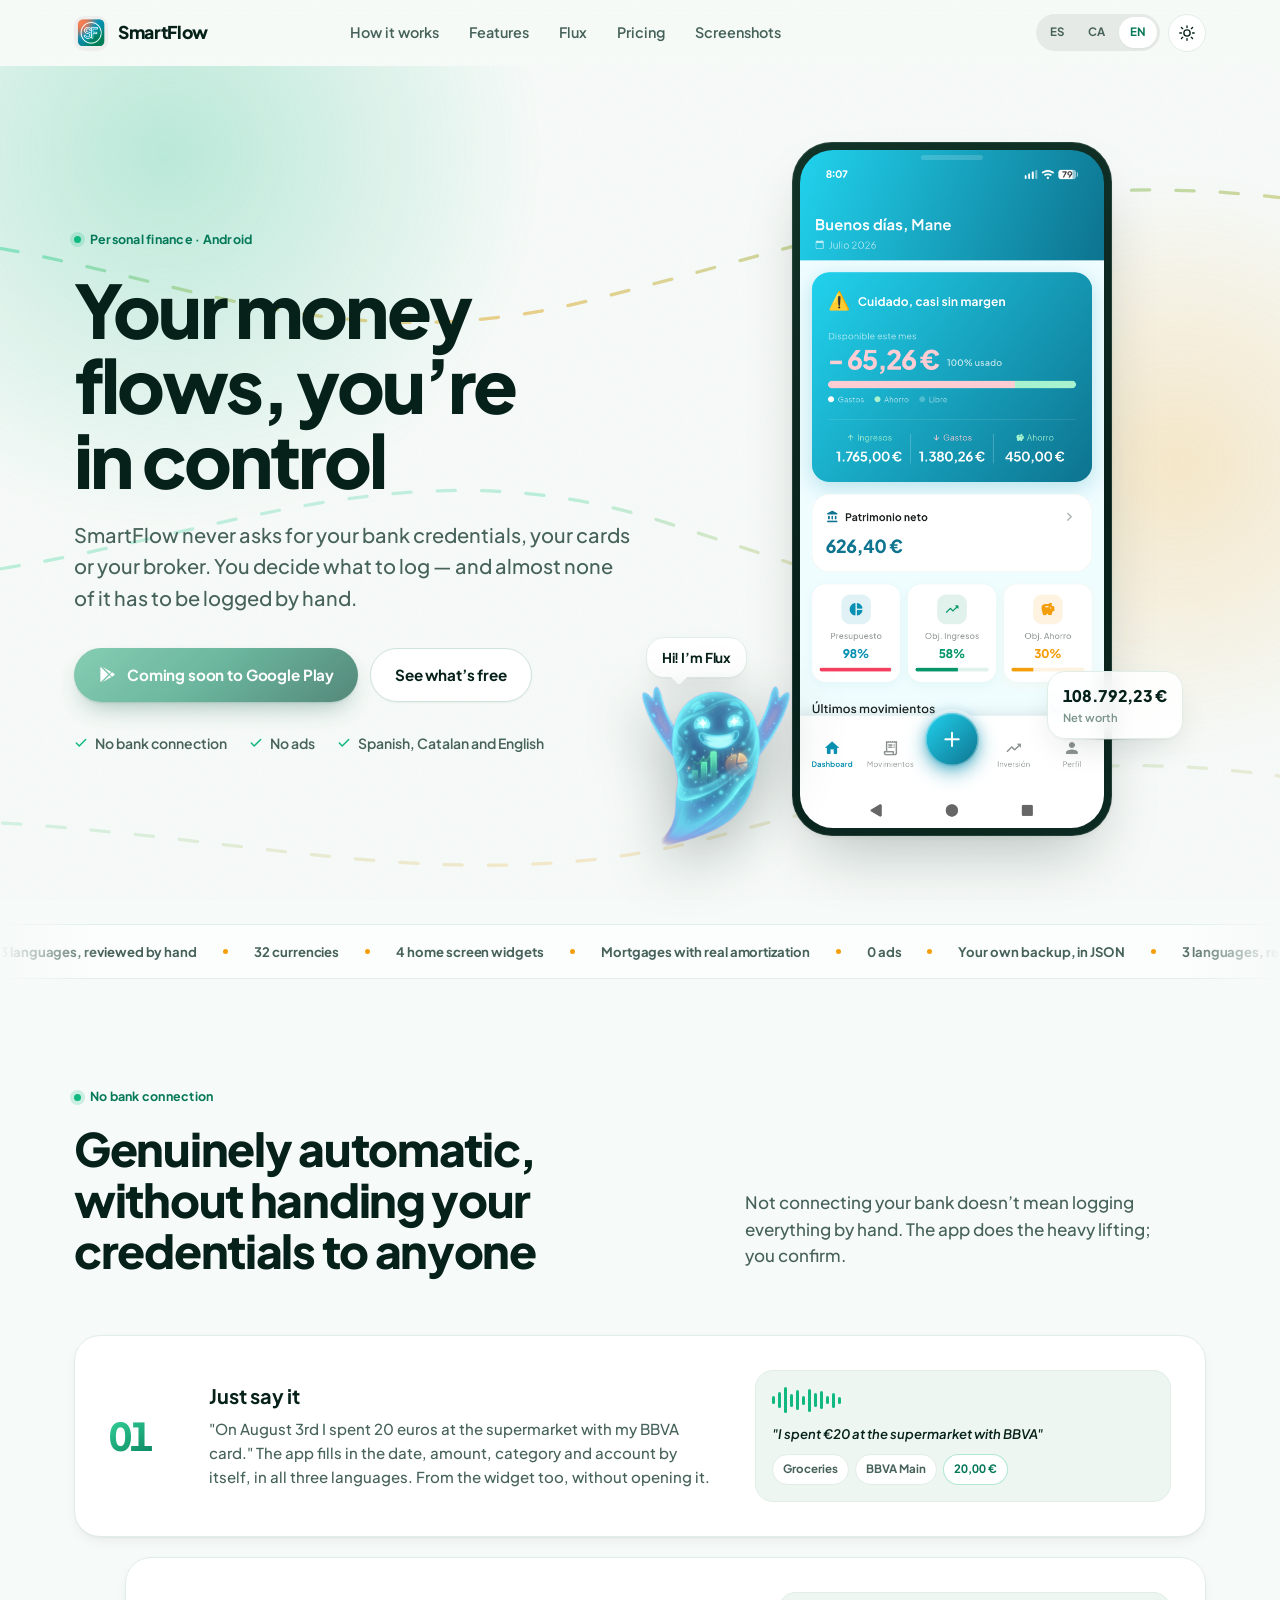
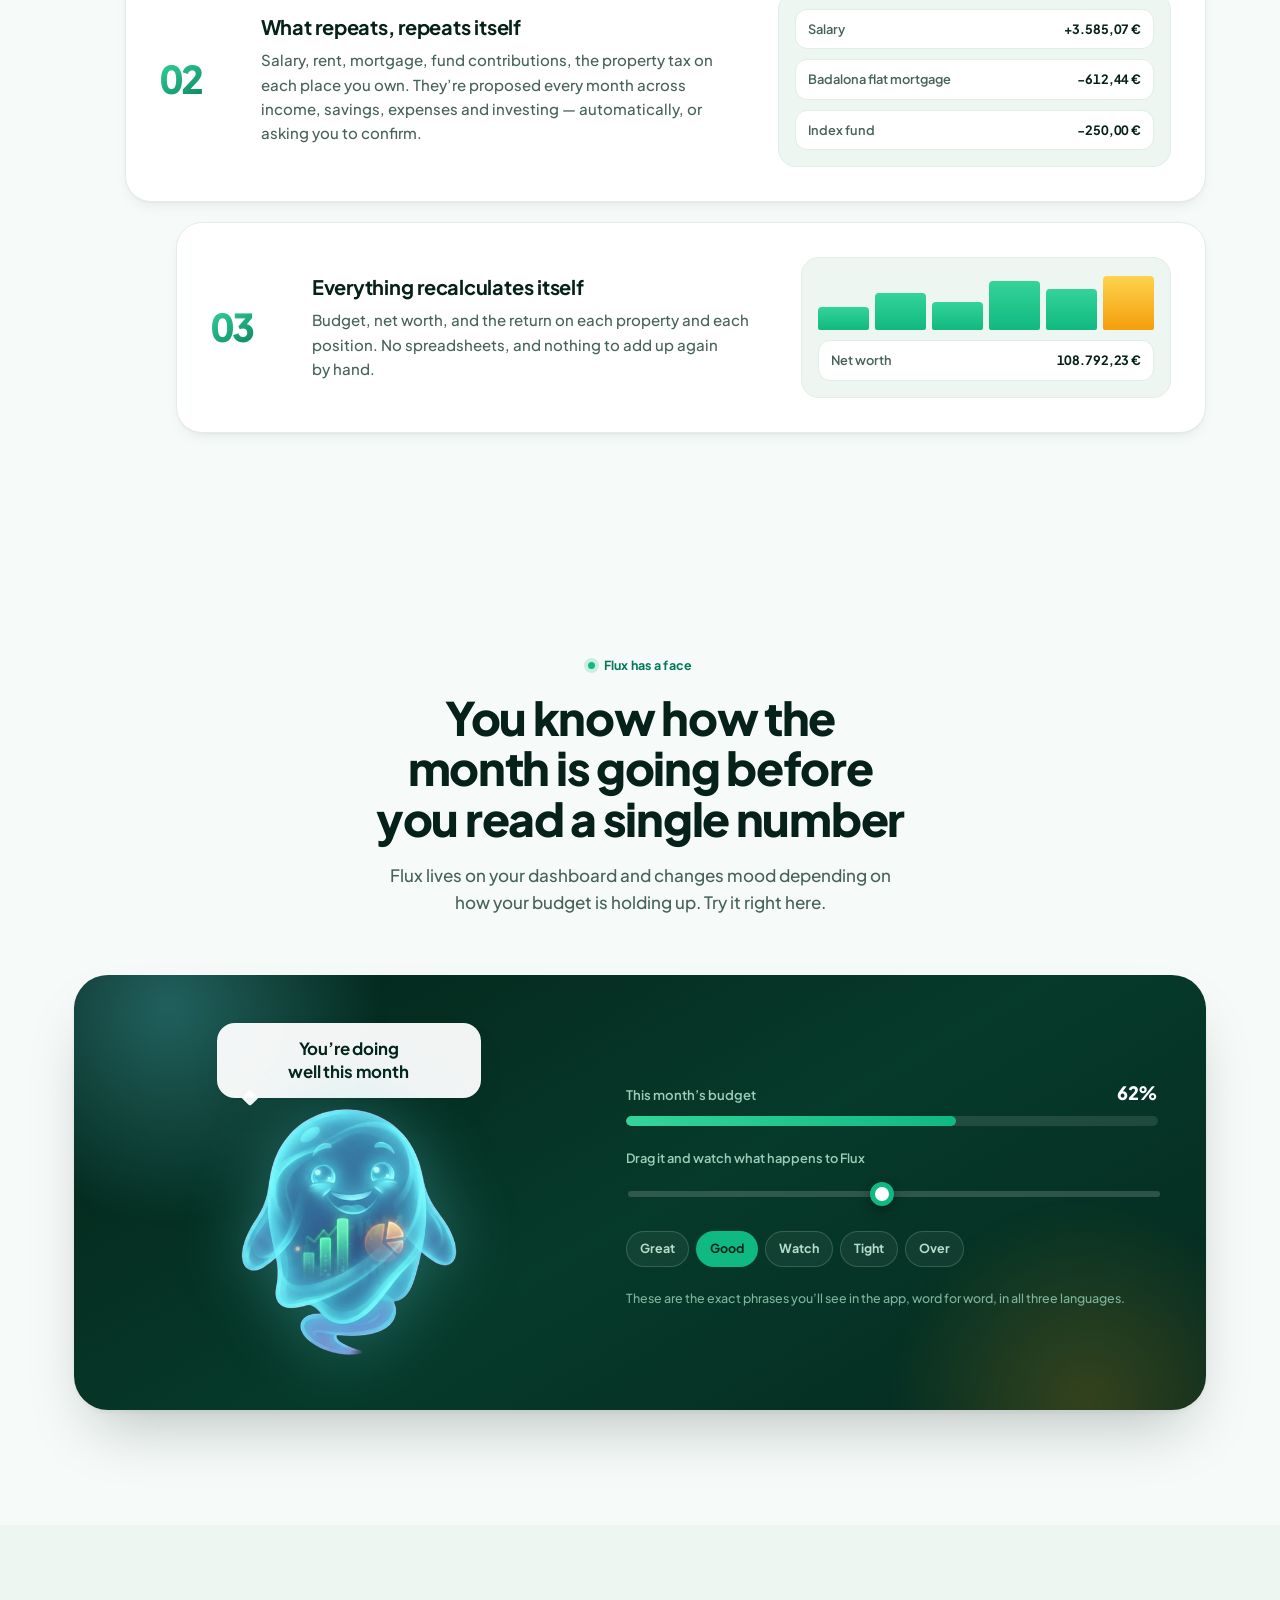
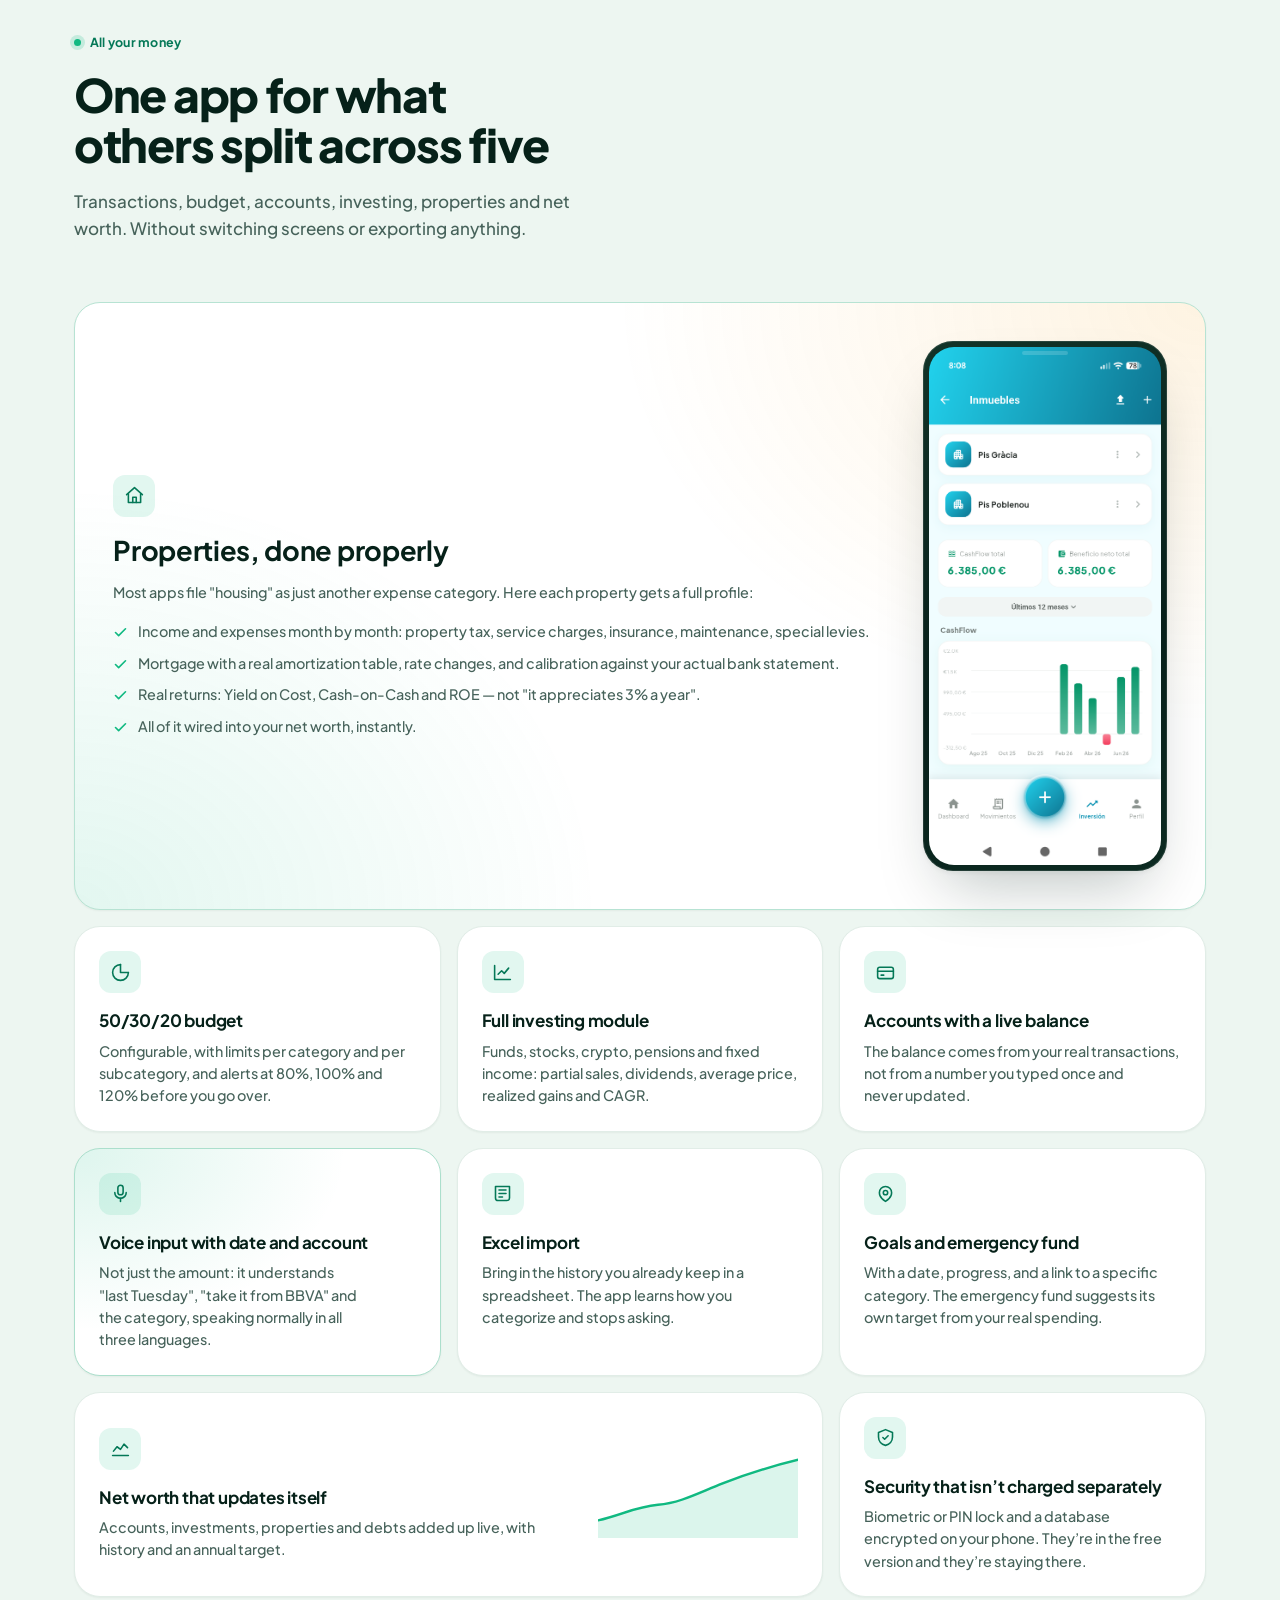
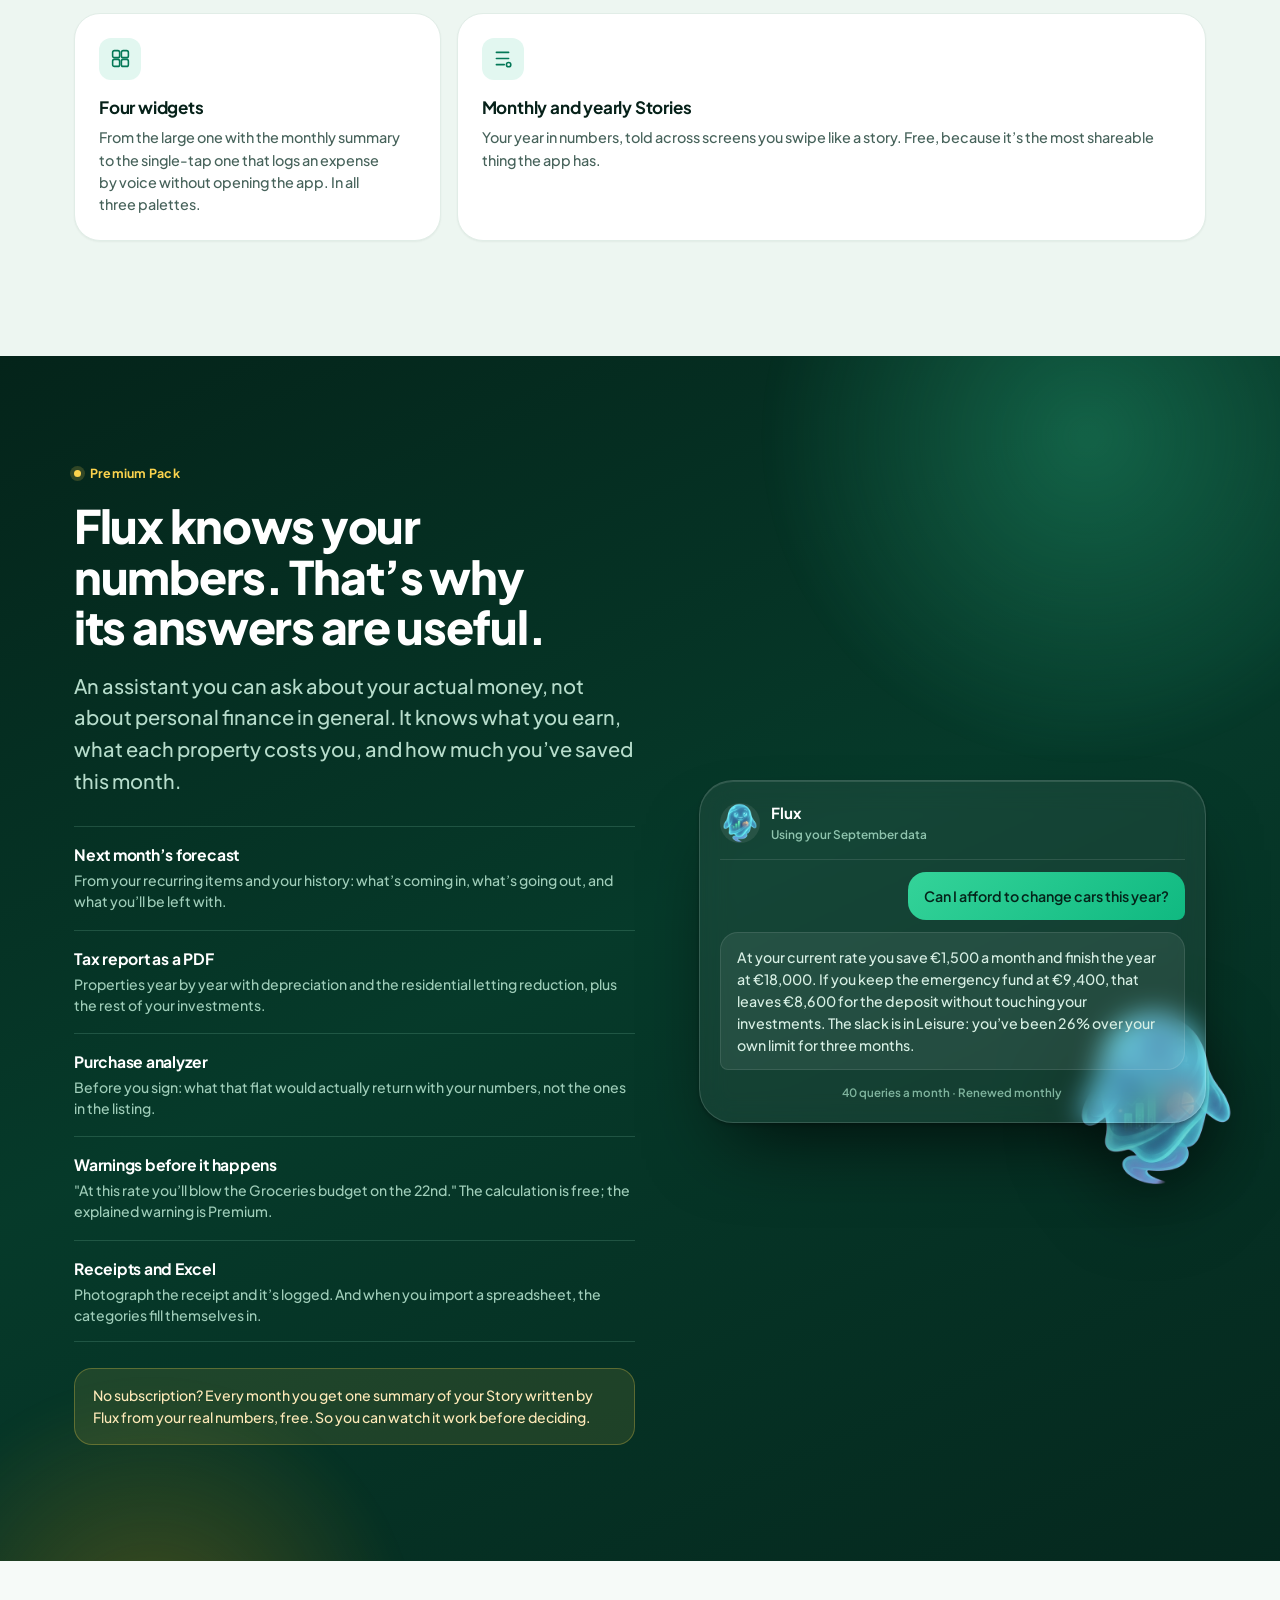
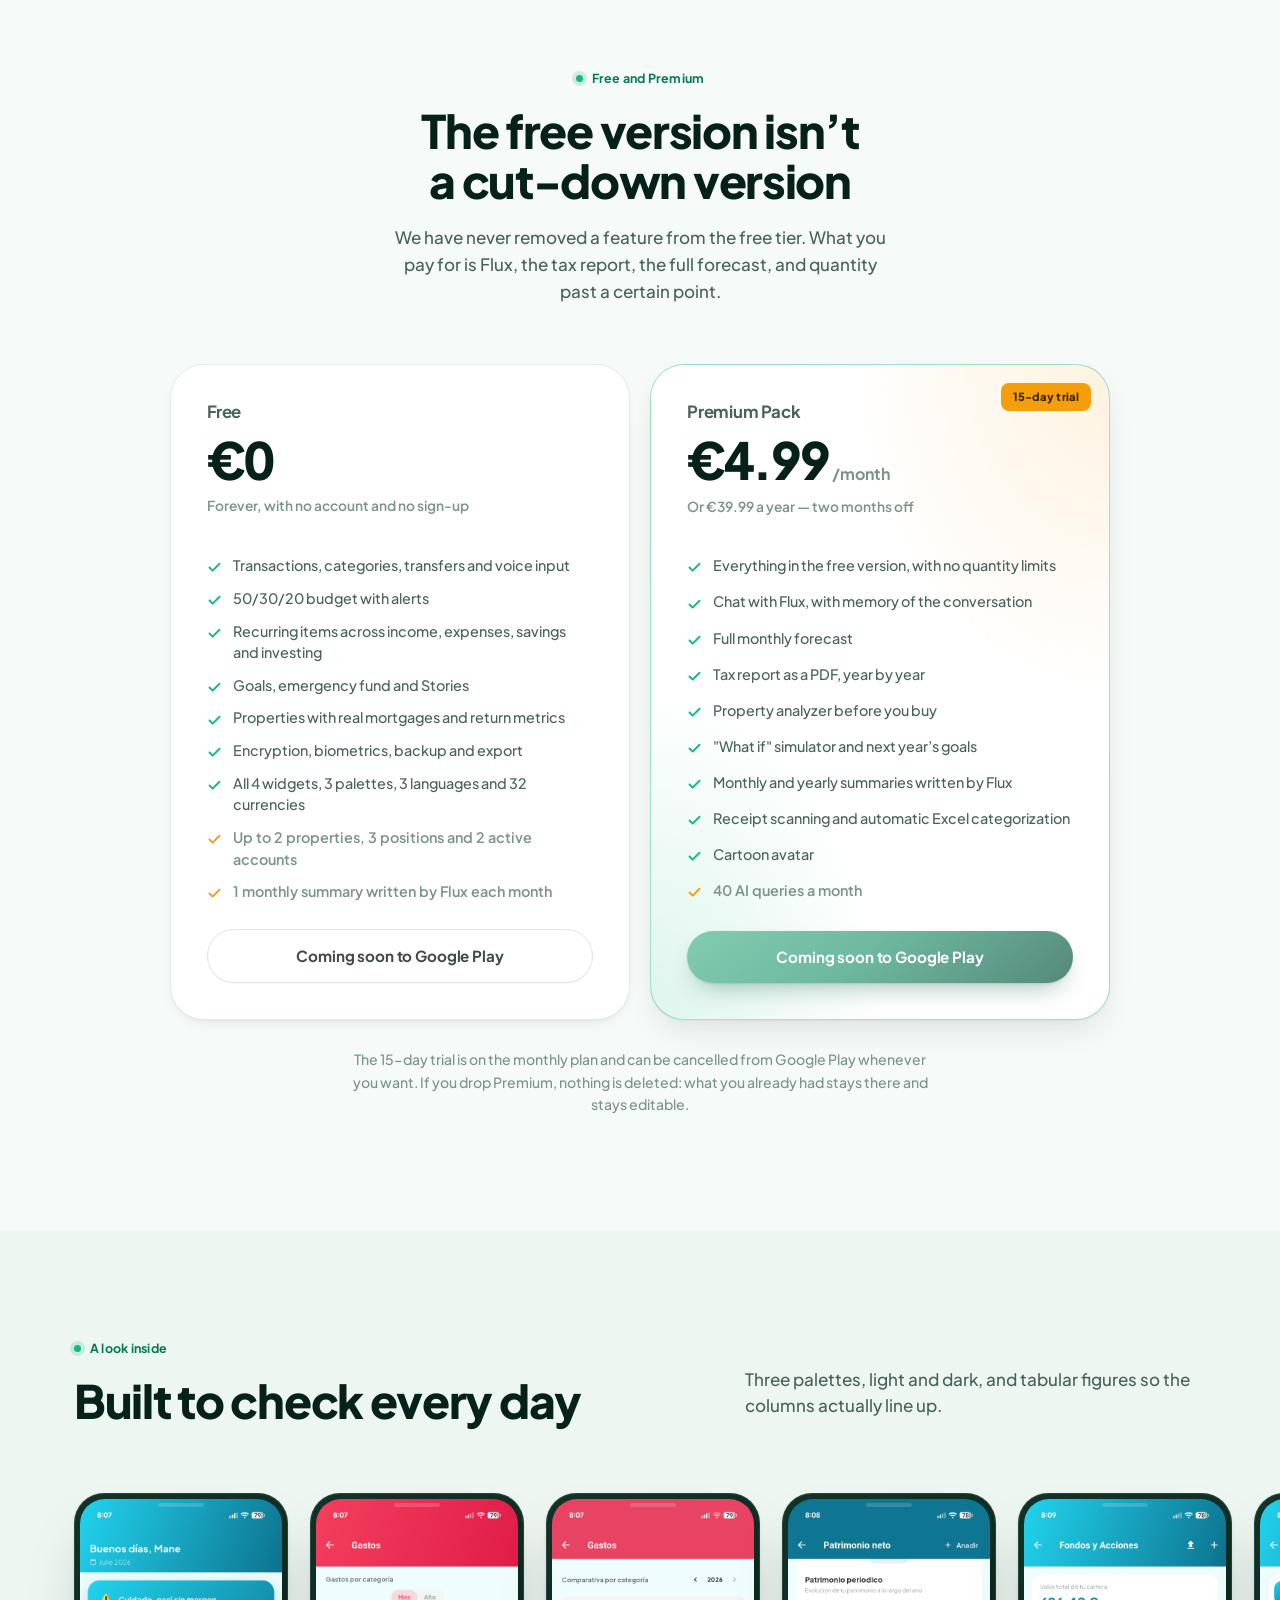
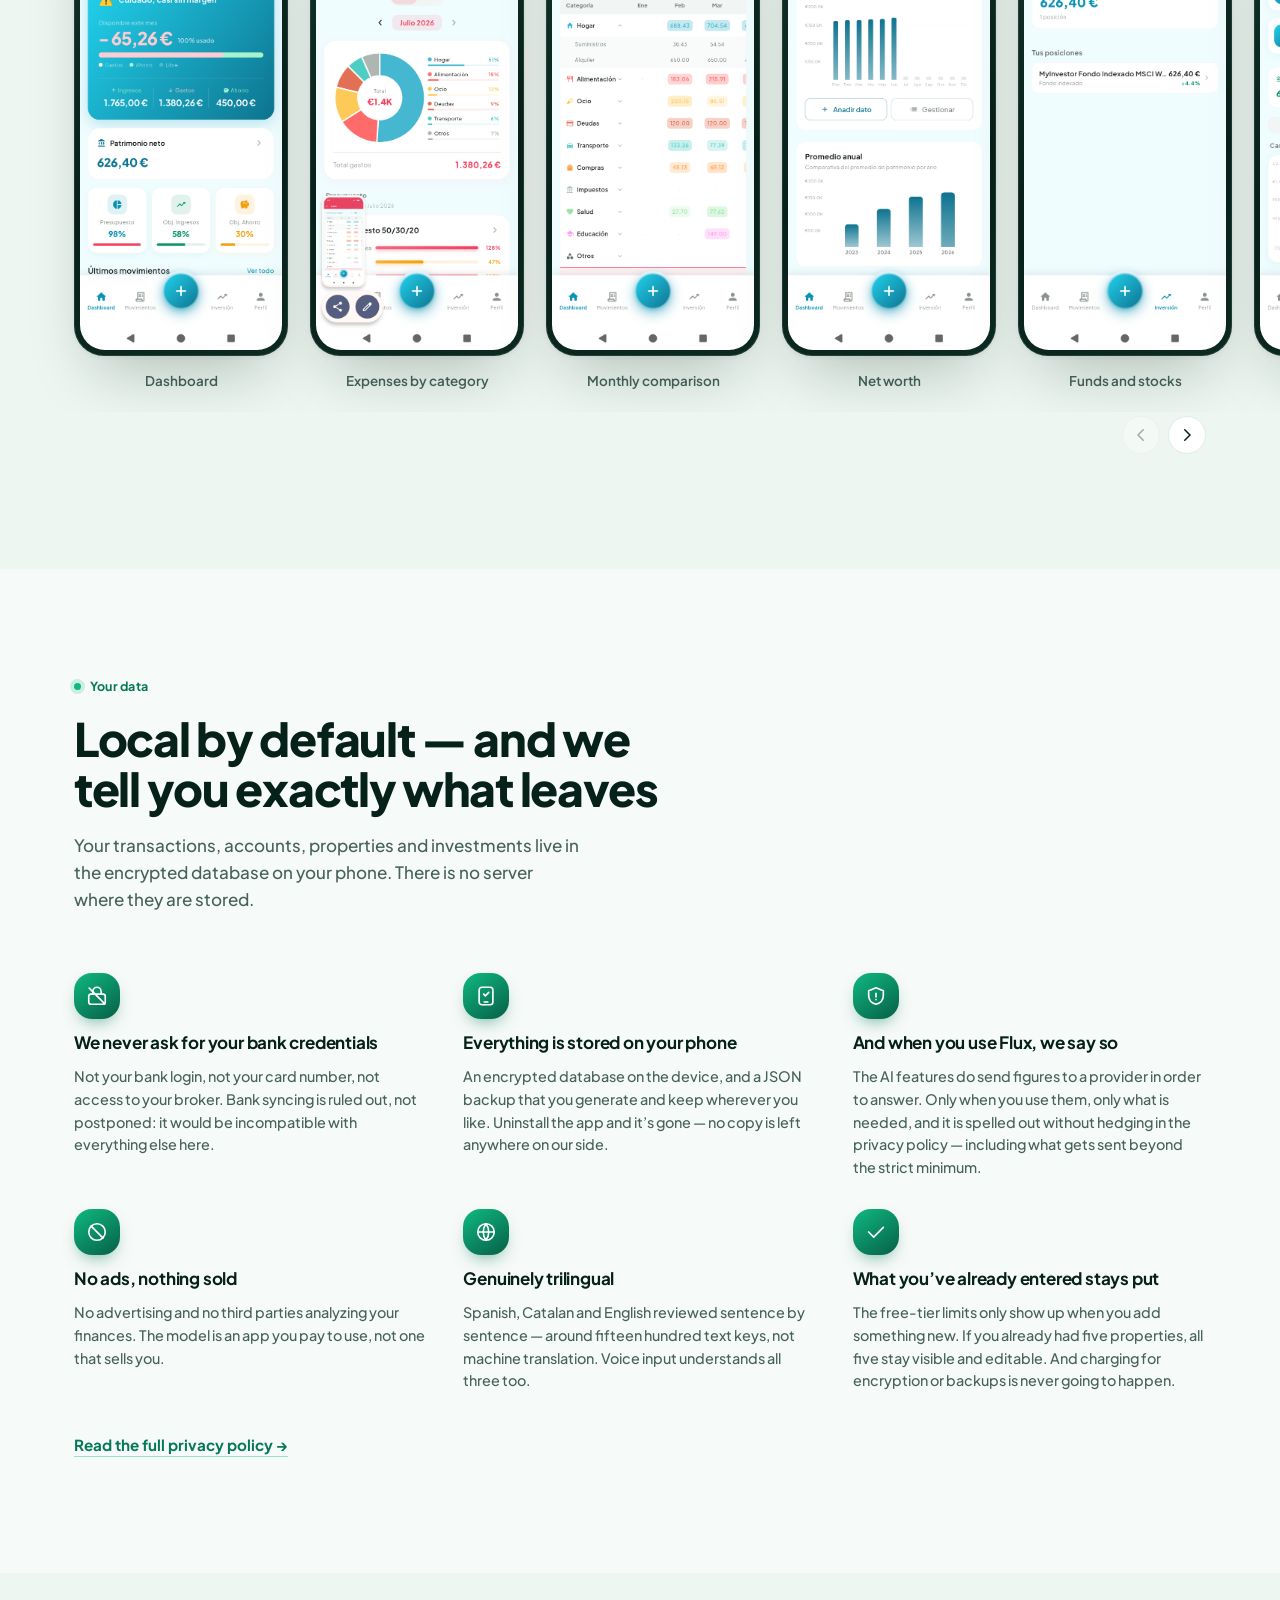
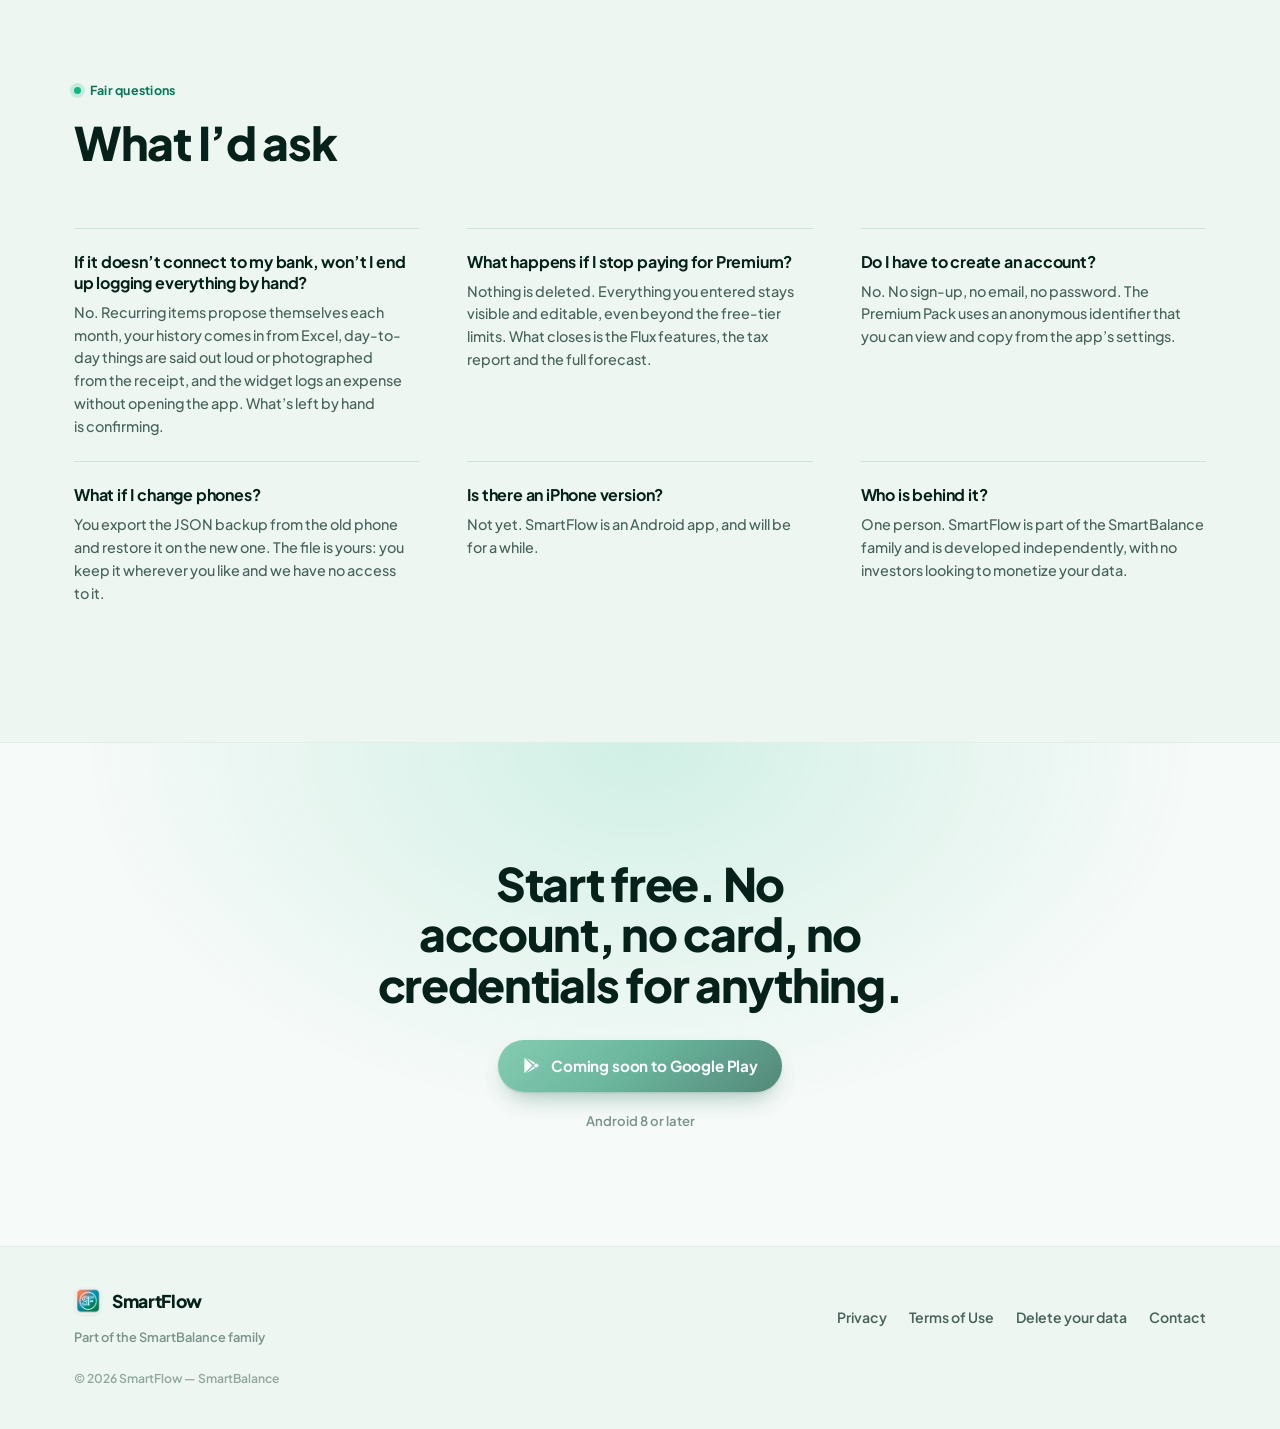
==== index.html @ cccacfdc "Update index.html" ====
<!DOCTYPE html>
<html lang="es" class="no-js">
<head>
  <meta charset="UTF-8">
  <meta name="viewport" content="width=device-width, initial-scale=1.0">
  <title>SmartFlow — El dinero fluye, tú lo controlas</title>
  <meta name="description" content="App de finanzas personales para Android: movimientos por voz, presupuesto 50/30/20, inmuebles con hipoteca real, inversión y patrimonio neto. Sin conectar tu banco, sin anuncios. Español, catalán e inglés.">
  <meta name="theme-color" content="#10B981">
  <link rel="canonical" href="https://smartbalanceapp-lgtm.github.io/smartflow-web/">

  <meta property="og:type" content="website">
  <meta property="og:site_name" content="SmartFlow">
  <meta property="og:title" content="SmartFlow — El dinero fluye, tú lo controlas">
  <meta property="og:description" content="Finanzas personales para Android sin conectar tu banco. Inmuebles con hipoteca real, inversión, patrimonio neto y un asistente con IA que conoce tus cifras.">
  <meta property="og:url" content="https://smartbalanceapp-lgtm.github.io/smartflow-web/">
  <meta property="og:image" content="https://smartbalanceapp-lgtm.github.io/smartflow-web/assets/og.png">
  <meta property="og:image:width" content="1200">
  <meta property="og:image:height" content="630">
  <meta property="og:locale" content="es_ES">
  <meta name="twitter:card" content="summary_large_image">

  <link rel="icon" type="image/png" href="assets/icon.png">
  <link rel="apple-touch-icon" href="assets/icon.png">
  <link rel="preconnect" href="https://fonts.googleapis.com">
  <link rel="preconnect" href="https://fonts.gstatic.com" crossorigin>
  <link rel="stylesheet" href="https://fonts.googleapis.com/css2?family=Plus+Jakarta+Sans:ital,wght@0,400;0,500;0,600;0,700;0,800;1,600&display=swap">
  <link rel="stylesheet" href="css/styles.css">
</head>
<body>
  <a class="skip-link" href="#main" data-i18n="a11y.skip">Saltar al contenido</a>

  <!-- ============================== HEADER ============================== -->
  <header class="site-header" id="top">
    <div class="container site-header__inner">
      <a href="#top" class="brand">
        <img src="assets/icon.png" alt="" width="34" height="34">
        <span>SmartFlow</span>
      </a>

      <nav class="nav-links" id="nav-links" aria-label="Secciones">
        <a href="#como-funciona" data-i18n="nav.how">Cómo funciona</a>
        <a href="#funciones" data-i18n="nav.features">Funciones</a>
        <a href="#flux" data-i18n="nav.flux">Flux</a>
        <a href="#precios" data-i18n="nav.pricing">Precios</a>
        <a href="#capturas" data-i18n="nav.screens">Capturas</a>
      </nav>

      <div class="header-controls">
        <nav class="lang-switch" aria-label="Idioma">
          <button type="button" data-lang="es" aria-pressed="true">ES</button>
          <button type="button" data-lang="ca" aria-pressed="false">CA</button>
          <button type="button" data-lang="en" aria-pressed="false">EN</button>
        </nav>

        <button type="button" class="icon-btn theme-toggle" data-theme-toggle
                aria-pressed="false" data-i18n-aria="a11y.theme" aria-label="Cambiar tema">
          <svg class="icon-sun" viewBox="0 0 24 24" fill="none" stroke="currentColor" stroke-width="1.8" stroke-linecap="round" aria-hidden="true"><circle cx="12" cy="12" r="4.2"/><path d="M12 2.4v2.2M12 19.4v2.2M4.6 4.6l1.6 1.6M17.8 17.8l1.6 1.6M2.4 12h2.2M19.4 12h2.2M4.6 19.4l1.6-1.6M17.8 6.2l1.6-1.6"/></svg>
          <svg class="icon-moon" viewBox="0 0 24 24" fill="none" stroke="currentColor" stroke-width="1.8" stroke-linecap="round" stroke-linejoin="round" aria-hidden="true"><path d="M21 12.8A9 9 0 1 1 11.2 3 7 7 0 0 0 21 12.8Z"/></svg>
        </button>

        <button type="button" class="icon-btn menu-toggle" data-menu-toggle
                aria-expanded="false" aria-controls="mobile-menu"
                data-i18n-aria="a11y.menu" aria-label="Abrir menú">
          <span class="menu-toggle__bars" aria-hidden="true"><i></i><i></i></span>
        </button>
      </div>
    </div>

    <div class="mobile-menu" id="mobile-menu" hidden>
      <div class="container">
        <a href="#como-funciona" data-i18n="nav.how">Cómo funciona</a>
        <a href="#funciones" data-i18n="nav.features">Funciones</a>
        <a href="#flux" data-i18n="nav.flux">Flux</a>
        <a href="#precios" data-i18n="nav.pricing">Precios</a>
        <a href="#capturas" data-i18n="nav.screens">Capturas</a>
        <a href="#privacidad" data-i18n="nav.privacy">Privacidad</a>
      </div>
    </div>
  </header>

  <main id="main">

  <!-- =============================== HERO =============================== -->
  <section class="hero">
    <div class="hero__ambient" aria-hidden="true">
      <span class="orb orb--1"></span>
      <span class="orb orb--2"></span>
      <svg class="hero__flow" viewBox="0 0 1400 700" preserveAspectRatio="xMidYMid slice">
        <defs>
          <linearGradient id="flow-gradient" x1="0%" y1="0%" x2="100%" y2="60%">
            <stop offset="0%" stop-color="#10B981" stop-opacity="0"/>
            <stop offset="35%" stop-color="#34D399"/>
            <stop offset="80%" stop-color="#F59E0B"/>
            <stop offset="100%" stop-color="#F59E0B" stop-opacity="0"/>
          </linearGradient>
        </defs>
        <path class="flow-path flow-path--1" d="M-60,150 C 240,70 380,250 660,180 S 1060,40 1460,160"/>
        <path class="flow-path flow-path--2" d="M-60,380 C 260,450 440,260 720,350 S 1100,490 1460,380"/>
        <path class="flow-path flow-path--3" d="M-60,590 C 300,540 500,660 760,590 S 1140,510 1460,610"/>
      </svg>
    </div>

    <div class="container hero__inner">
      <div class="hero__copy">
        <p class="eyebrow" data-reveal>
          <span class="dot" aria-hidden="true"></span>
          <span data-i18n="hero.eyebrow">Finanzas personales · Android</span>
        </p>

        <h1 class="display" data-reveal data-i18n="hero.title">El dinero fluye, tú lo controlas</h1>

        <p class="lede" data-reveal data-i18n="hero.sub">
          SmartFlow no te pide las claves de tu banco, tus tarjetas ni tu bróker. Tú decides qué apuntas — y casi nada hay que apuntarlo a mano.
        </p>

        <div class="hero__actions" data-reveal>
          <a class="btn btn--primary" data-store-link href="https://play.google.com/store/apps/details?id=com.manel.smartflow">
            <svg viewBox="0 0 24 24" fill="currentColor" aria-hidden="true"><path d="M3 20.5V3.5c0-.4.2-.8.6-1L13 12l-9.4 9.5c-.4-.2-.6-.6-.6-1zM16.8 15.3 6 21.6l8.4-8.4 2.4 2.1zM20.2 10.6c.5.3.8.8.8 1.4s-.3 1.1-.8 1.4l-2.5 1.4-2.7-2.8 2.7-2.8 2.5 1.4zM6 2.4l10.8 6.3-2.4 2.1L6 2.4z"/></svg>
            <span data-store-label data-i18n="hero.cta">Descargar en Google Play</span>
          </a>
          <a class="btn btn--ghost" href="#precios" data-i18n="hero.cta2">Ver qué incluye gratis</a>
        </div>

        <ul class="hero__trust" data-reveal>
          <li><svg viewBox="0 0 24 24" fill="none" stroke="currentColor" stroke-width="2.6" stroke-linecap="round" stroke-linejoin="round" aria-hidden="true"><path d="M20 6 9 17l-5-5"/></svg><span data-i18n="hero.trust1">Sin conectar tu banco</span></li>
          <li><svg viewBox="0 0 24 24" fill="none" stroke="currentColor" stroke-width="2.6" stroke-linecap="round" stroke-linejoin="round" aria-hidden="true"><path d="M20 6 9 17l-5-5"/></svg><span data-i18n="hero.trust2">Sin anuncios</span></li>
          <li><svg viewBox="0 0 24 24" fill="none" stroke="currentColor" stroke-width="2.6" stroke-linecap="round" stroke-linejoin="round" aria-hidden="true"><path d="M20 6 9 17l-5-5"/></svg><span data-i18n="hero.trust3">Español, catalán e inglés</span></li>
        </ul>
      </div>

      <div class="hero__device" data-reveal>
        <div class="phone phone--hero">
          <div class="phone__screen">
            <img src="assets/screenshots/dashboard.png" width="360" height="715"
                 data-i18n-alt="alt.dashboard" alt="Pantalla principal de SmartFlow con el resumen del mes y el patrimonio neto">
          </div>
        </div>
        <div class="float-chip float-chip--b" aria-hidden="true">
          <strong>108.792,23 €</strong>
          <span data-i18n="chip.networth">Patrimonio neto</span>
        </div>
        <div class="hero__flux">
          <p class="speech" data-i18n="hero.flux">¡Hola! Soy Flux</p>
          <img src="assets/flux_great.png" width="200" height="200" decoding="async"
               data-i18n-alt="alt.flux.hero" alt="Flux, la mascota de SmartFlow, con los brazos en alto">
        </div>
      </div>
    </div>

    <div class="marquee" aria-hidden="true">
      <div class="marquee__track">
        <span data-i18n="strip.1">3 idiomas revisados a mano</span><i></i>
        <span data-i18n="strip.2">32 divisas</span><i></i>
        <span data-i18n="strip.3">4 widgets de pantalla de inicio</span><i></i>
        <span data-i18n="strip.4">Hipotecas con amortización real</span><i></i>
        <span data-i18n="strip.5">0 anuncios</span><i></i>
        <span data-i18n="strip.6">Copia de seguridad tuya, en JSON</span><i></i>
        <span data-i18n="strip.1">3 idiomas revisados a mano</span><i></i>
        <span data-i18n="strip.2">32 divisas</span><i></i>
        <span data-i18n="strip.3">4 widgets de pantalla de inicio</span><i></i>
        <span data-i18n="strip.4">Hipotecas con amortización real</span><i></i>
        <span data-i18n="strip.5">0 anuncios</span><i></i>
        <span data-i18n="strip.6">Copia de seguridad tuya, en JSON</span><i></i>
      </div>
    </div>
  </section>

  <!-- ========================== CÓMO FUNCIONA =========================== -->
  <section class="section" id="como-funciona">
    <div class="container">
      <header class="section__head section__head--split">
        <div>
          <p class="eyebrow" data-reveal><span class="dot" aria-hidden="true"></span><span data-i18n="how.eyebrow">Sin conectar tu banco</span></p>
          <h2 data-reveal data-i18n="how.title">Automático de verdad, sin darle tus claves a nadie</h2>
        </div>
        <p class="lede lede--sm" data-reveal data-i18n="how.sub">
          No conectar el banco no significa apuntarlo todo a mano. La app hace la parte pesada; tú confirmas.
        </p>
      </header>

      <ol class="steps">
        <li class="step" data-reveal>
          <span class="step__num">01</span>
          <div>
            <h3 data-i18n="how.step1.title">Lo dices y ya está</h3>
            <p data-i18n="how.step1.desc">«El 3 de agosto gasté 20 euros en el súper con la BBVA.» La app rellena fecha, importe, categoría y cuenta sola, en los tres idiomas. También desde el widget, sin abrirla.</p>
          </div>
          <div class="step__art step__art--voice" aria-hidden="true">
            <span class="wave"><i></i><i></i><i></i><i></i><i></i><i></i><i></i><i></i><i></i><i></i><i></i><i></i></span>
            <p data-i18n="how.step1.art">«Gasté 20 € en el súper con la BBVA»</p>
            <div class="mini-row"><span data-i18n="how.step1.chip1">Alimentación</span><span data-i18n="how.step1.chip2">BBVA Principal</span><span>20,00 €</span></div>
          </div>
        </li>

        <li class="step" data-reveal>
          <span class="step__num">02</span>
          <div>
            <h3 data-i18n="how.step2.title">Lo que se repite, se repite solo</h3>
            <p data-i18n="how.step2.desc">Nómina, alquiler, hipoteca, aportaciones a fondos, el IBI de cada inmueble. Se proponen cada mes en ingresos, ahorro, gastos e inversión — en automático o pidiéndote confirmación.</p>
          </div>
          <div class="step__art step__art--recurring" aria-hidden="true">
            <div class="mini-line"><span data-i18n="how.step2.art1">Nómina</span><b>+3.585,07 €</b></div>
            <div class="mini-line"><span data-i18n="how.step2.art2">Hipoteca Piso Badalona</span><b>−612,44 €</b></div>
            <div class="mini-line"><span data-i18n="how.step2.art3">Fondo indexado</span><b>−250,00 €</b></div>
          </div>
        </li>

        <li class="step" data-reveal>
          <span class="step__num">03</span>
          <div>
            <h3 data-i18n="how.step3.title">Todo se recalcula solo</h3>
            <p data-i18n="how.step3.desc">Presupuesto, patrimonio neto, rentabilidad de cada inmueble y de cada posición. Sin hojas de cálculo y sin volver a sumar nada a mano.</p>
          </div>
          <div class="step__art step__art--calc" aria-hidden="true">
            <div class="bars"><i style="--h:42%"></i><i style="--h:66%"></i><i style="--h:51%"></i><i style="--h:88%"></i><i style="--h:73%"></i><i style="--h:97%"></i></div>
            <div class="mini-line"><span data-i18n="how.step3.art">Patrimonio neto</span><b>108.792,23 €</b></div>
          </div>
        </li>
      </ol>
    </div>
  </section>

  <!-- ========================= ESTADOS DE FLUX ========================== -->
  <section class="section" id="estados">
    <div class="container">
      <header class="section__head section__head--center">
        <p class="eyebrow" data-reveal><span class="dot" aria-hidden="true"></span><span data-i18n="mood.eyebrow">Flux tiene cara</span></p>
        <h2 data-reveal data-i18n="mood.title">Sabes cómo va el mes antes de leer un número</h2>
        <p class="lede lede--sm" data-reveal data-i18n="mood.sub">Flux vive en tu dashboard y cambia de humor según cómo llevas el presupuesto. Pruébalo aquí mismo.</p>
      </header>

      <div class="mood" data-mood data-reveal>
        <div class="mood__glow" aria-hidden="true"><span class="orb orb--5"></span><span class="orb orb--6"></span></div>

        <div class="mood__stage">
          <p class="speech speech--lg" data-mood-phrase aria-live="polite">Este mes vas bien</p>
          <div class="mood__faces">
            <img loading="lazy" decoding="async" data-mood-face="great"   src="assets/flux_great.png"   width="260" height="260" data-i18n-alt="alt.flux.great"   alt="Flux con los brazos en alto y los ojos brillantes">
            <img loading="lazy" decoding="async" data-mood-face="good"    src="assets/flux_good.png"    width="260" height="260" data-i18n-alt="alt.flux.good"    alt="Flux sonriendo tranquilo">
            <img loading="lazy" decoding="async" data-mood-face="watch"   src="assets/flux_watch.png"   width="260" height="260" data-i18n-alt="alt.flux.watch"   alt="Flux serio, vigilando">
            <img loading="lazy" decoding="async" data-mood-face="careful" src="assets/flux_careful.png" width="260" height="260" data-i18n-alt="alt.flux.careful" alt="Flux preocupado, con una gota de sudor">
            <img loading="lazy" decoding="async" data-mood-face="over"    src="assets/flux_over.png"    width="260" height="260" data-i18n-alt="alt.flux.over"    alt="Flux enfadado, con los brazos cruzados">
          </div>
        </div>

        <div class="mood__panel">
          <div class="meter">
            <div class="meter__head">
              <span data-i18n="mood.budget">Presupuesto del mes</span>
              <b><span data-mood-pct>62</span>%</b>
            </div>
            <div class="meter__bar"><i data-mood-bar style="width:62%"></i></div>
          </div>

          <label class="mood__slider">
            <span data-i18n="mood.slider">Muévelo y mira qué le pasa a Flux</span>
            <input type="range" min="0" max="130" value="62" step="1"
                   data-mood-range data-i18n-aria="mood.slider" aria-label="Muévelo y mira qué le pasa a Flux">
          </label>

          <div class="mood__legend" role="group" data-i18n-aria="mood.legend" aria-label="Estados de Flux">
            <button type="button" data-mood-go="25"  data-mood-key="great"><span data-i18n="mood.tag.great">Genial</span></button>
            <button type="button" data-mood-go="62"  data-mood-key="good"><span data-i18n="mood.tag.good">Bien</span></button>
            <button type="button" data-mood-go="82"  data-mood-key="watch"><span data-i18n="mood.tag.watch">Ojo</span></button>
            <button type="button" data-mood-go="95"  data-mood-key="careful"><span data-i18n="mood.tag.careful">Al límite</span></button>
            <button type="button" data-mood-go="118" data-mood-key="over"><span data-i18n="mood.tag.over">Pasado</span></button>
          </div>

          <p class="mood__note" data-i18n="mood.note">Las frases son las mismas que verás en la app, palabra por palabra, en los tres idiomas.</p>
        </div>
      </div>
    </div>
  </section>

  <!-- ============================= FUNCIONES ============================ -->
  <section class="section section--tinted" id="funciones">
    <div class="container">
      <header class="section__head">
        <p class="eyebrow" data-reveal><span class="dot" aria-hidden="true"></span><span data-i18n="features.eyebrow">Todo tu dinero</span></p>
        <h2 data-reveal data-i18n="features.title">Una sola app para lo que otras reparten en cinco</h2>
        <p class="lede lede--sm" data-reveal data-i18n="features.sub">Movimientos, presupuesto, cuentas, inversión, inmuebles y patrimonio. Sin cambiar de pantalla y sin exportar nada.</p>
      </header>

      <div class="bento">
        <!-- Inmuebles: la pieza grande, es el diferencial -->
        <article class="cell cell--feature cell--wide" data-reveal>
          <div class="cell__body">
            <span class="cell__icon"><svg viewBox="0 0 24 24" fill="none" stroke="currentColor" stroke-width="1.8" stroke-linecap="round" stroke-linejoin="round" aria-hidden="true"><path d="m3 11 9-8 9 8"/><path d="M5 10v10h14V10"/><path d="M10 20v-6h4v6"/></svg></span>
            <h3 data-i18n="feature.property.title">Inmuebles, tratados como se merecen</h3>
            <p data-i18n="feature.property.desc">La mayoría de apps meten «vivienda» como una categoría de gasto más. Aquí cada inmueble es una ficha completa:</p>
            <ul class="ticks">
              <li><svg viewBox="0 0 24 24" fill="none" stroke="currentColor" stroke-width="2.6" stroke-linecap="round" stroke-linejoin="round" aria-hidden="true"><path d="M20 6 9 17l-5-5"/></svg><span data-i18n="feature.property.li1">Ingresos y gastos mes a mes: IBI, comunidad, seguro, mantenimiento, derrama.</span></li>
              <li><svg viewBox="0 0 24 24" fill="none" stroke="currentColor" stroke-width="2.6" stroke-linecap="round" stroke-linejoin="round" aria-hidden="true"><path d="M20 6 9 17l-5-5"/></svg><span data-i18n="feature.property.li2">Hipoteca con tabla de amortización real, cambios de tipo y calibración contra el recibo del banco.</span></li>
              <li><svg viewBox="0 0 24 24" fill="none" stroke="currentColor" stroke-width="2.6" stroke-linecap="round" stroke-linejoin="round" aria-hidden="true"><path d="M20 6 9 17l-5-5"/></svg><span data-i18n="feature.property.li3">Rentabilidad de verdad: Yield on Cost, Cash-on-Cash y ROE, no «se revaloriza un 3%».</span></li>
              <li><svg viewBox="0 0 24 24" fill="none" stroke="currentColor" stroke-width="2.6" stroke-linecap="round" stroke-linejoin="round" aria-hidden="true"><path d="M20 6 9 17l-5-5"/></svg><span data-i18n="feature.property.li4">Todo enlazado a tu patrimonio neto en el momento.</span></li>
            </ul>
          </div>
          <div class="cell__media">
            <div class="phone phone--sm">
              <div class="phone__screen">
                <img src="assets/screenshots/inmuebles.png" loading="lazy" width="320" height="629"
                     data-i18n-alt="alt.property" alt="Ficha de un inmueble con ingresos, gastos, cashflow e hipoteca">
              </div>
            </div>
          </div>
        </article>

        <article class="cell" data-reveal>
          <span class="cell__icon"><svg viewBox="0 0 24 24" fill="none" stroke="currentColor" stroke-width="1.8" stroke-linecap="round" stroke-linejoin="round" aria-hidden="true"><path d="M12 3a9 9 0 1 0 9 9"/><path d="M12 3v9h9"/></svg></span>
          <h3 data-i18n="feature.rule.title">Presupuesto 50/30/20</h3>
          <p data-i18n="feature.rule.desc">Configurable, con límites por categoría y por subcategoría, y avisos al 80%, 100% y 120% antes de que te pases.</p>
        </article>

        <article class="cell" data-reveal>
          <span class="cell__icon"><svg viewBox="0 0 24 24" fill="none" stroke="currentColor" stroke-width="1.8" stroke-linecap="round" stroke-linejoin="round" aria-hidden="true"><path d="M3 4v16h18"/><path d="m7 14 4-4 3 3 5-6"/></svg></span>
          <h3 data-i18n="feature.investing.title">Inversión completa</h3>
          <p data-i18n="feature.investing.desc">Fondos, acciones, cripto, pensiones y renta fija: ventas parciales, dividendos, precio medio, ganancia realizada y CAGR.</p>
        </article>

        <article class="cell" data-reveal>
          <span class="cell__icon"><svg viewBox="0 0 24 24" fill="none" stroke="currentColor" stroke-width="1.8" stroke-linecap="round" stroke-linejoin="round" aria-hidden="true"><rect x="3" y="6" width="18" height="13" rx="2.5"/><path d="M3 10.5h18"/><path d="M7 15h3"/></svg></span>
          <h3 data-i18n="feature.accounts.title">Cuentas con saldo en vivo</h3>
          <p data-i18n="feature.accounts.desc">El saldo sale de tus movimientos reales, no de un número que escribiste una vez y se quedó desfasado.</p>
        </article>

        <article class="cell cell--accent" data-reveal>
          <span class="cell__icon"><svg viewBox="0 0 24 24" fill="none" stroke="currentColor" stroke-width="1.8" stroke-linecap="round" stroke-linejoin="round" aria-hidden="true"><rect x="9" y="2.5" width="6" height="11" rx="3"/><path d="M5.5 11a6.5 6.5 0 0 0 13 0"/><path d="M12 17.5V21"/></svg></span>
          <h3 data-i18n="feature.voice.title">Entrada por voz con fecha y cuenta</h3>
          <p data-i18n="feature.voice.desc">No solo el importe: entiende «el martes pasado», «sácalo de la BBVA» y la categoría, hablando normal en los tres idiomas.</p>
        </article>

        <article class="cell" data-reveal>
          <span class="cell__icon"><svg viewBox="0 0 24 24" fill="none" stroke="currentColor" stroke-width="1.8" stroke-linecap="round" stroke-linejoin="round" aria-hidden="true"><path d="M4 4h16v13a3 3 0 0 1-3 3H7a3 3 0 0 1-3-3Z"/><path d="M8 8h8M8 12h8M8 16h4"/></svg></span>
          <h3 data-i18n="feature.excel.title">Importación de Excel</h3>
          <p data-i18n="feature.excel.desc">Trae el histórico que ya tienes en una hoja. La app aprende cómo categorizas y deja de preguntarte.</p>
        </article>

        <article class="cell" data-reveal>
          <span class="cell__icon"><svg viewBox="0 0 24 24" fill="none" stroke="currentColor" stroke-width="1.8" stroke-linecap="round" stroke-linejoin="round" aria-hidden="true"><path d="M12 21s-7-4.4-7-10a7 7 0 0 1 14 0c0 5.6-7 10-7 10Z"/><circle cx="12" cy="11" r="2.5"/></svg></span>
          <h3 data-i18n="feature.goals.title">Objetivos y fondo de emergencia</h3>
          <p data-i18n="feature.goals.desc">Con fecha, progreso y enlace a una categoría concreta. El fondo de emergencia se propone solo a partir de tu gasto real.</p>
        </article>

        <article class="cell cell--networth" data-reveal>
          <div class="cell__body">
            <span class="cell__icon"><svg viewBox="0 0 24 24" fill="none" stroke="currentColor" stroke-width="1.8" stroke-linecap="round" stroke-linejoin="round" aria-hidden="true"><path d="m4 15 4-5 4 3 4-6 4 4"/><path d="M3 20h18"/></svg></span>
            <h3 data-i18n="feature.networth.title">Patrimonio neto que se actualiza solo</h3>
            <p data-i18n="feature.networth.desc">Cuentas, inversión, inmuebles y deudas sumados en vivo, con histórico y objetivo anual.</p>
          </div>
          <div class="nw-graph" aria-hidden="true">
            <svg viewBox="0 0 320 90" fill="none" preserveAspectRatio="none">
              <path class="nw-area" d="M0,72 C 40,66 60,58 96,56 S 160,44 200,34 S 268,18 320,10 L320,90 L0,90 Z"/>
              <path class="nw-line" d="M0,72 C 40,66 60,58 96,56 S 160,44 200,34 S 268,18 320,10"/>
            </svg>
          </div>
        </article>

        <article class="cell" data-reveal>
          <span class="cell__icon"><svg viewBox="0 0 24 24" fill="none" stroke="currentColor" stroke-width="1.8" stroke-linecap="round" stroke-linejoin="round" aria-hidden="true"><path d="M12 3 4 6.2v5.3c0 4.6 3.3 8.4 8 9.5 4.7-1.1 8-4.9 8-9.5V6.2Z"/><path d="m9 12 2 2 4-4"/></svg></span>
          <h3 data-i18n="feature.security.title">Seguridad que no se cobra aparte</h3>
          <p data-i18n="feature.security.desc">Bloqueo biométrico o por PIN y base de datos cifrada en el móvil. Están en la versión gratis y ahí se quedan.</p>
        </article>

        <article class="cell" data-reveal>
          <span class="cell__icon"><svg viewBox="0 0 24 24" fill="none" stroke="currentColor" stroke-width="1.8" stroke-linecap="round" stroke-linejoin="round" aria-hidden="true"><rect x="3" y="3" width="8" height="8" rx="2"/><rect x="13" y="3" width="8" height="8" rx="2"/><rect x="3" y="13" width="8" height="8" rx="2"/><rect x="13" y="13" width="8" height="8" rx="2"/></svg></span>
          <h3 data-i18n="feature.widget.title">Cuatro widgets</h3>
          <p data-i18n="feature.widget.desc">Del grande con el resumen del mes al de un solo toque para apuntar un gasto por voz sin abrir la app. En las tres paletas.</p>
        </article>

        <article class="cell cell--stories" data-reveal>
          <span class="cell__icon"><svg viewBox="0 0 24 24" fill="none" stroke="currentColor" stroke-width="1.8" stroke-linecap="round" stroke-linejoin="round" aria-hidden="true"><path d="M5 5h14M5 12h14M5 19h9"/><circle cx="19" cy="19" r="2.5"/></svg></span>
          <h3 data-i18n="feature.stories.title">Historias del mes y del año</h3>
          <p data-i18n="feature.stories.desc">Tu año en cifras, contado en pantallas que se pasan como una historia. Gratis, porque es lo más compartible que tiene la app.</p>
        </article>
      </div>
    </div>
  </section>

  <!-- ================================ FLUX ============================== -->
  <section class="section flux" id="flux">
    <div class="flux__ambient" aria-hidden="true"><span class="orb orb--3"></span><span class="orb orb--4"></span></div>
    <div class="container flux__inner">
      <div class="flux__copy">
        <p class="eyebrow eyebrow--onDark" data-reveal><span class="dot" aria-hidden="true"></span><span data-i18n="flux.eyebrow">Pack Premium</span></p>
        <h2 data-reveal data-i18n="flux.title">Flux conoce tus cifras. Por eso sus respuestas sirven.</h2>
        <p class="lede lede--onDark" data-reveal data-i18n="flux.sub">
          Un asistente al que puedes preguntarle por tu dinero de verdad, no por finanzas en general. Sabe cuánto ingresas, qué te cuesta cada inmueble y cuánto llevas ahorrado este mes.
        </p>

        <ul class="flux__list">
          <li data-reveal><b data-i18n="flux.f1.t">Previsión del mes que viene</b><span data-i18n="flux.f1.d">Con tus recurrentes y tu histórico: qué va a entrar, qué va a salir y con cuánto te vas a quedar.</span></li>
          <li data-reveal><b data-i18n="flux.f2.t">Informe fiscal en PDF</b><span data-i18n="flux.f2.d">Inmuebles año a año con amortización y la reducción por alquiler de vivienda, más el resto de inversiones.</span></li>
          <li data-reveal><b data-i18n="flux.f3.t">Analizador de compra</b><span data-i18n="flux.f3.d">Antes de firmar: qué rentabilidad tendría ese piso con tus números, no con los del anuncio.</span></li>
          <li data-reveal><b data-i18n="flux.f4.t">Avisos antes de que pase</b><span data-i18n="flux.f4.d">«A este ritmo te pasas de Alimentación el día 22.» El cálculo es gratis; el aviso explicado, Premium.</span></li>
          <li data-reveal><b data-i18n="flux.f5.t">Tickets y Excel</b><span data-i18n="flux.f5.d">Foto del ticket y ya está apuntado. Y al importar una hoja, las categorías se rellenan solas.</span></li>
        </ul>

        <p class="flux__note" data-reveal data-i18n="flux.free">
          ¿Sin suscripción? Cada mes tienes un resumen de tu Historia escrito por Flux con tus cifras reales, gratis. Para que lo veas funcionar antes de decidir.
        </p>
      </div>

      <div class="flux__chat" data-reveal>
        <div class="chat">
          <div class="chat__head">
            <img src="assets/flux_good.png" alt="" width="40" height="40" loading="lazy">
            <div>
              <strong>Flux</strong>
              <span data-i18n="flux.chat.status">Con tus datos de septiembre</span>
            </div>
          </div>
          <div class="bubble bubble--me" data-i18n="flux.chat.q">¿Puedo permitirme cambiar de coche este año?</div>
          <div class="bubble bubble--flux" data-i18n="flux.chat.a">
            Con tu ritmo actual ahorras 1.500 € al mes y cierras el año en 18.000 €. Si mantienes el fondo de emergencia en 9.400 €, te quedan 8.600 € para la entrada sin tocar la inversión. El margen está en Ocio: llevas tres meses un 26% por encima de tu propio límite.
          </div>
          <div class="chat__foot"><span data-i18n="flux.chat.foot">40 consultas al mes · Se renuevan cada mes</span></div>
        </div>
        <img class="flux__mascot" src="assets/flux_good.png" alt="" width="240" height="240" loading="lazy">
      </div>
    </div>
  </section>

  <!-- ============================== PRECIOS ============================= -->
  <section class="section" id="precios">
    <div class="container">
      <header class="section__head section__head--center">
        <p class="eyebrow" data-reveal><span class="dot" aria-hidden="true"></span><span data-i18n="pricing.eyebrow">Gratis y Premium</span></p>
        <h2 data-reveal data-i18n="pricing.title">La versión gratis no es una versión recortada</h2>
        <p class="lede lede--sm" data-reveal data-i18n="pricing.sub">Nunca hemos quitado una función de la capa gratuita. Lo que se paga es Flux, el informe fiscal, la previsión completa y la cantidad a partir de cierto punto.</p>
      </header>

      <div class="plans">
        <article class="plan" data-reveal>
          <header class="plan__head">
            <h3 data-i18n="plan.free.name">Gratis</h3>
            <p class="plan__price"><span class="plan__amount" data-i18n="plan.free.price">0 €</span></p>
            <p class="plan__tag" data-i18n="plan.free.tag">Para siempre, sin cuenta ni registro</p>
          </header>
          <ul class="plan__list">
            <li data-i18n="plan.free.1">Movimientos, categorías, traspasos y entrada por voz</li>
            <li data-i18n="plan.free.2">Presupuesto 50/30/20 con avisos</li>
            <li data-i18n="plan.free.3">Recurrentes en ingresos, gastos, ahorro e inversión</li>
            <li data-i18n="plan.free.4">Objetivos, fondo de emergencia e Historias</li>
            <li data-i18n="plan.free.5">Inmuebles con hipoteca real y métricas de rentabilidad</li>
            <li data-i18n="plan.free.6">Cifrado, biometría, copia de seguridad y exportación</li>
            <li data-i18n="plan.free.7">Los 4 widgets, 3 paletas, 3 idiomas y 32 divisas</li>
            <li class="plan__limit" data-i18n="plan.free.8">Hasta 2 inmuebles, 3 posiciones y 2 cuentas activas</li>
            <li class="plan__limit" data-i18n="plan.free.9">1 resumen mensual escrito por Flux al mes</li>
          </ul>
          <a class="btn btn--ghost btn--block" data-store-link href="https://play.google.com/store/apps/details?id=com.manel.smartflow">
            <span data-store-label data-i18n="hero.cta">Descargar en Google Play</span>
          </a>
        </article>

        <article class="plan plan--featured" data-reveal>
          <span class="plan__ribbon" data-i18n="plan.premium.ribbon">15 días de prueba</span>
          <header class="plan__head">
            <h3 data-i18n="plan.premium.name">Pack Premium</h3>
            <p class="plan__price">
              <span class="plan__amount" data-i18n="plan.premium.amount">4,99 €</span>
              <span class="plan__per" data-i18n="plan.premium.per">/mes</span>
            </p>
            <p class="plan__tag" data-i18n="plan.premium.tag">O 39,99 € al año — dos meses menos</p>
          </header>
          <ul class="plan__list">
            <li data-i18n="plan.premium.0">Todo lo de la versión gratis, sin límites de cantidad</li>
            <li data-i18n="plan.premium.1">Chat con Flux, con memoria de la conversación</li>
            <li data-i18n="plan.premium.2">Previsión mensual completa</li>
            <li data-i18n="plan.premium.3">Informe fiscal en PDF, año a año</li>
            <li data-i18n="plan.premium.4">Analizador de inmueble antes de comprar</li>
            <li data-i18n="plan.premium.5">Simulador «qué pasaría si» y objetivos del año que viene</li>
            <li data-i18n="plan.premium.6">Resumen mensual y anual redactados por Flux</li>
            <li data-i18n="plan.premium.7">Escaneo de tickets y categorización automática del Excel</li>
            <li data-i18n="plan.premium.8">Avatar caricaturizado</li>
            <li class="plan__limit" data-i18n="plan.premium.9">40 consultas de IA al mes</li>
          </ul>
          <a class="btn btn--primary btn--block" data-store-link href="https://play.google.com/store/apps/details?id=com.manel.smartflow">
            <span data-store-label data-i18n="plan.premium.cta">Probar 15 días</span>
          </a>
        </article>
      </div>

      <p class="plans__note" data-reveal data-i18n="pricing.note">
        La prueba de 15 días está en el plan mensual y se cancela desde Google Play cuando quieras. Si dejas Premium, no se borra nada: lo que ya tenías sigue ahí y se puede seguir editando.
      </p>
    </div>
  </section>

  <!-- ============================== CAPTURAS ============================ -->
  <section class="section section--tinted" id="capturas">
    <div class="container">
      <header class="section__head section__head--split">
        <div>
          <p class="eyebrow" data-reveal><span class="dot" aria-hidden="true"></span><span data-i18n="screens.eyebrow">Así se ve por dentro</span></p>
          <h2 data-reveal data-i18n="screens.title">Diseñada para mirarla cada día</h2>
        </div>
        <p class="lede lede--sm" data-reveal data-i18n="screens.sub">Tres paletas, claro y oscuro, y los números en tipografía tabular para que las columnas cuadren de verdad.</p>
      </header>
    </div>

    <div class="rail" data-rail>
      <div class="rail__track">
        <figure class="shot">
          <div class="phone phone--sm"><div class="phone__screen"><img src="assets/screenshots/dashboard.png" loading="lazy" data-i18n-alt="alt.dashboard" alt="Pantalla principal"></div></div>
          <figcaption data-i18n="screens.dashboard">Dashboard</figcaption>
        </figure>
        <figure class="shot">
          <div class="phone phone--sm"><div class="phone__screen"><img src="assets/screenshots/gastos_donut.png" loading="lazy" data-i18n-alt="alt.expenses" alt="Gastos por categoría"></div></div>
          <figcaption data-i18n="screens.expenses">Gastos por categoría</figcaption>
        </figure>
        <figure class="shot">
          <div class="phone phone--sm"><div class="phone__screen"><img src="assets/screenshots/comparativa_categoria.png" loading="lazy" data-i18n-alt="alt.comparison" alt="Comparativa mensual"></div></div>
          <figcaption data-i18n="screens.comparison">Comparativa mensual</figcaption>
        </figure>
        <figure class="shot">
          <div class="phone phone--sm"><div class="phone__screen"><img src="assets/screenshots/patrimonio_neto.png" loading="lazy" data-i18n-alt="alt.networth" alt="Patrimonio neto"></div></div>
          <figcaption data-i18n="screens.networth">Patrimonio neto</figcaption>
        </figure>
        <figure class="shot">
          <div class="phone phone--sm"><div class="phone__screen"><img src="assets/screenshots/inversion_fondos.png" loading="lazy" data-i18n-alt="alt.investing" alt="Fondos y acciones"></div></div>
          <figcaption data-i18n="screens.investing">Fondos y acciones</figcaption>
        </figure>
        <figure class="shot">
          <div class="phone phone--sm"><div class="phone__screen"><img src="assets/screenshots/inmuebles.png" loading="lazy" data-i18n-alt="alt.property" alt="Inmuebles"></div></div>
          <figcaption data-i18n="screens.property">Inmuebles</figcaption>
        </figure>
        <figure class="shot">
          <div class="phone phone--sm"><div class="phone__screen"><img src="assets/screenshots/informe_fiscal.png" loading="lazy" data-i18n-alt="alt.fiscal" alt="Informe fiscal en PDF"></div></div>
          <figcaption data-i18n="screens.fiscal">Informe fiscal</figcaption>
        </figure>
        <figure class="shot">
          <div class="phone phone--sm"><div class="phone__screen"><img src="assets/screenshots/ahorro.png" loading="lazy" data-i18n-alt="alt.savings" alt="Ahorro"></div></div>
          <figcaption data-i18n="screens.savings">Ahorro</figcaption>
        </figure>
        <figure class="shot">
          <div class="phone phone--sm"><div class="phone__screen"><img src="assets/screenshots/historia_mes.png" loading="lazy" data-i18n-alt="alt.story" alt="Historia del mes"></div></div>
          <figcaption data-i18n="screens.story">Historia del mes</figcaption>
        </figure>
        <figure class="shot">
          <div class="phone phone--sm"><div class="phone__screen"><img src="assets/screenshots/perfil.png" loading="lazy" data-i18n-alt="alt.profile" alt="Perfil y ajustes"></div></div>
          <figcaption data-i18n="screens.profile">Perfil</figcaption>
        </figure>
      </div>
    </div>

    <div class="container rail__controls">
      <button type="button" class="icon-btn" data-rail-prev data-i18n-aria="a11y.prev" aria-label="Anterior">
        <svg viewBox="0 0 24 24" fill="none" stroke="currentColor" stroke-width="2" stroke-linecap="round" stroke-linejoin="round" aria-hidden="true"><path d="m15 5-7 7 7 7"/></svg>
      </button>
      <button type="button" class="icon-btn" data-rail-next data-i18n-aria="a11y.next" aria-label="Siguiente">
        <svg viewBox="0 0 24 24" fill="none" stroke="currentColor" stroke-width="2" stroke-linecap="round" stroke-linejoin="round" aria-hidden="true"><path d="m9 5 7 7-7 7"/></svg>
      </button>
    </div>
  </section>

  <!-- ============================= PRIVACIDAD =========================== -->
  <section class="section" id="privacidad">
    <div class="container">
      <header class="section__head">
        <p class="eyebrow" data-reveal><span class="dot" aria-hidden="true"></span><span data-i18n="why.eyebrow">Tus datos</span></p>
        <h2 data-reveal data-i18n="why.title">Local por defecto, y te decimos exactamente qué sale</h2>
        <p class="lede lede--sm" data-reveal data-i18n="why.sub">Tus movimientos, cuentas, inmuebles e inversiones viven en la base de datos cifrada de tu móvil. No hay servidor donde estén guardados.</p>
      </header>

      <div class="pillars">
        <div class="pillar" data-reveal>
          <span class="pillar__icon"><svg viewBox="0 0 24 24" fill="none" stroke="currentColor" stroke-width="1.8" stroke-linecap="round" stroke-linejoin="round" aria-hidden="true"><rect x="3" y="10" width="18" height="11" rx="2.5"/><path d="M7.5 10V7a4.5 4.5 0 0 1 9 0v3"/><path d="m3.5 3.5 17 17"/></svg></span>
          <h3 data-i18n="why.nobank.title">Nunca te pedimos las claves del banco</h3>
          <p data-i18n="why.nobank.desc">Ni las de tu banco, ni el número de tu tarjeta, ni acceso a tu bróker. La sincronización bancaria está descartada, no aparcada: sería incompatible con todo lo demás.</p>
        </div>
        <div class="pillar" data-reveal>
          <span class="pillar__icon"><svg viewBox="0 0 24 24" fill="none" stroke="currentColor" stroke-width="1.8" stroke-linecap="round" stroke-linejoin="round" aria-hidden="true"><rect x="4.5" y="2.5" width="15" height="19" rx="3"/><path d="M10 18.5h4"/><path d="m9.5 10 1.8 1.8L15 8"/></svg></span>
          <h3 data-i18n="why.local.title">Todo se guarda en tu móvil</h3>
          <p data-i18n="why.local.desc">Base de datos cifrada en el dispositivo y copia de seguridad en JSON que generas y guardas tú, donde tú quieras. Si desinstalas la app, desaparece — no queda copia en ningún sitio nuestro.</p>
        </div>
        <div class="pillar" data-reveal>
          <span class="pillar__icon"><svg viewBox="0 0 24 24" fill="none" stroke="currentColor" stroke-width="1.8" stroke-linecap="round" stroke-linejoin="round" aria-hidden="true"><path d="M12 3 4 6.2v5.3c0 4.6 3.3 8.4 8 9.5 4.7-1.1 8-4.9 8-9.5V6.2Z"/><path d="M12 9v4"/><path d="M12 16h.01"/></svg></span>
          <h3 data-i18n="why.ai.title">Y cuando usas Flux, te lo decimos</h3>
          <p data-i18n="why.ai.desc">Las funciones con IA sí envían cifras a un proveedor para poder responder. Solo cuando las usas, solo lo necesario, y está detallado sin rodeos en la política de privacidad — incluido lo que se envía de más.</p>
        </div>
        <div class="pillar" data-reveal>
          <span class="pillar__icon"><svg viewBox="0 0 24 24" fill="none" stroke="currentColor" stroke-width="1.8" stroke-linecap="round" stroke-linejoin="round" aria-hidden="true"><circle cx="12" cy="12" r="9"/><path d="m5.6 5.6 12.8 12.8"/></svg></span>
          <h3 data-i18n="why.noads.title">Sin anuncios y sin vender nada</h3>
          <p data-i18n="why.noads.desc">No hay publicidad ni terceros analizando tus finanzas. El modelo es una app que se paga por usar, no una que te vende a ti.</p>
        </div>
        <div class="pillar" data-reveal>
          <span class="pillar__icon"><svg viewBox="0 0 24 24" fill="none" stroke="currentColor" stroke-width="1.8" stroke-linecap="round" stroke-linejoin="round" aria-hidden="true"><circle cx="12" cy="12" r="9"/><path d="M3.2 12h17.6"/><path d="M12 3a15 15 0 0 1 0 18 15 15 0 0 1 0-18Z"/></svg></span>
          <h3 data-i18n="why.trilingual.title">Trilingüe de verdad</h3>
          <p data-i18n="why.trilingual.desc">Español, catalán e inglés revisados frase a frase — cerca de mil quinientas claves de texto, no traducción automática. La voz también entiende los tres.</p>
        </div>
        <div class="pillar" data-reveal>
          <span class="pillar__icon"><svg viewBox="0 0 24 24" fill="none" stroke="currentColor" stroke-width="1.8" stroke-linecap="round" stroke-linejoin="round" aria-hidden="true"><path d="M20 7 9.5 17.5 4 12"/></svg></span>
          <h3 data-i18n="why.keep.title">Lo que ya has metido no se toca</h3>
          <p data-i18n="why.keep.desc">Los límites del plan gratis solo aparecen al añadir algo nuevo. Si ya tenías cinco inmuebles, los cinco siguen visibles y editables. Y cobrar por el cifrado o la copia de seguridad no va a pasar nunca.</p>
        </div>
      </div>

      <p class="privacy-link" data-reveal>
        <a href="privacidad.html" data-i18n="why.readpolicy">Leer la política de privacidad completa →</a>
      </p>
    </div>
  </section>

  <!-- ================================ FAQ =============================== -->
  <section class="section section--tinted" id="faq">
    <div class="container">
      <header class="section__head">
        <p class="eyebrow" data-reveal><span class="dot" aria-hidden="true"></span><span data-i18n="faq.eyebrow">Dudas razonables</span></p>
        <h2 data-reveal data-i18n="faq.title">Lo que preguntaría yo</h2>
      </header>

      <div class="faq">
        <div class="qa" data-reveal>
          <h3 data-i18n="faq.q1">Si no conecta con el banco, ¿no acabaré apuntándolo todo a mano?</h3>
          <p data-i18n="faq.a1">No. Lo recurrente se propone cada mes solo, el histórico entra por Excel, lo del día a día se dice hablando o se hace foto del ticket, y el widget apunta un gasto sin abrir la app. Lo que queda a mano es confirmar.</p>
        </div>
        <div class="qa" data-reveal>
          <h3 data-i18n="faq.q2">¿Qué pasa si dejo de pagar Premium?</h3>
          <p data-i18n="faq.a2">No se borra nada. Todo lo que hayas metido sigue visible y editable, incluso por encima de los límites del plan gratis. Lo que se cierra son las funciones de Flux, el informe fiscal y la previsión completa.</p>
        </div>
        <div class="qa" data-reveal>
          <h3 data-i18n="faq.q3">¿Hay que crear una cuenta?</h3>
          <p data-i18n="faq.a3">No. No hay registro, ni correo, ni contraseña. Para el Pack Premium se usa un identificador anónimo que puedes ver y copiar desde los ajustes de la app.</p>
        </div>
        <div class="qa" data-reveal>
          <h3 data-i18n="faq.q4">¿Y si cambio de móvil?</h3>
          <p data-i18n="faq.a4">Exportas la copia de seguridad en JSON desde el móvil viejo y la restauras en el nuevo. El fichero es tuyo: lo guardas donde quieras y nosotros no tenemos acceso a él.</p>
        </div>
        <div class="qa" data-reveal>
          <h3 data-i18n="faq.q5">¿Está en iPhone?</h3>
          <p data-i18n="faq.a5">Todavía no. SmartFlow es una app de Android, y lo será durante un tiempo.</p>
        </div>
        <div class="qa" data-reveal>
          <h3 data-i18n="faq.q6">¿Quién hay detrás?</h3>
          <p data-i18n="faq.a6">Una persona. SmartFlow es parte de la saga SmartBalance y se desarrolla de forma independiente, sin inversores que quieran rentabilizar tus datos.</p>
        </div>
      </div>
    </div>
  </section>

  <!-- =============================== CIERRE ============================= -->
  <section class="closer">
    <div class="container closer__inner">
      <h2 data-reveal data-i18n="closer.title">Empieza gratis. Sin cuenta, sin tarjeta, sin dar las claves de nada.</h2>
      <div class="hero__actions hero__actions--center" data-reveal>
        <a class="btn btn--primary" data-store-link href="https://play.google.com/store/apps/details?id=com.manel.smartflow">
          <svg viewBox="0 0 24 24" fill="currentColor" aria-hidden="true"><path d="M3 20.5V3.5c0-.4.2-.8.6-1L13 12l-9.4 9.5c-.4-.2-.6-.6-.6-1zM16.8 15.3 6 21.6l8.4-8.4 2.4 2.1zM20.2 10.6c.5.3.8.8.8 1.4s-.3 1.1-.8 1.4l-2.5 1.4-2.7-2.8 2.7-2.8 2.5 1.4zM6 2.4l10.8 6.3-2.4 2.1L6 2.4z"/></svg>
          <span data-store-label data-i18n="hero.cta">Descargar en Google Play</span>
        </a>
      </div>
      <p class="closer__note" data-reveal data-i18n="closer.note">Android 8 o superior</p>
    </div>
  </section>

  </main>

  <!-- =============================== FOOTER ============================= -->
  <footer class="site-footer">
    <div class="container site-footer__inner">
      <div class="site-footer__brand">
        <a href="#top" class="brand brand--footer">
          <img src="assets/icon.png" alt="" width="28" height="28">
          <span>SmartFlow</span>
        </a>
        <p data-i18n="footer.tagline">Parte de la saga SmartBalance</p>
      </div>
      <nav class="footer-links" aria-label="Enlaces">
        <a href="privacidad.html" data-i18n="footer.privacy">Privacidad</a>
        <a href="terminos.html" data-i18n="footer.terms">Términos de uso</a>
        <a href="privacidad.html#eliminacion-datos" data-i18n="footer.delete">Eliminar tus datos</a>
        <a href="mailto:smartbalanceapp@gmail.com" data-i18n="footer.contact">Contacto</a>
      </nav>
      <p class="footer-copy">© 2026 SmartFlow — SmartBalance</p>
    </div>
  </footer>

  <script src="js/main.js"></script>
</body>
</html>
---- css/styles.css ----
/* ==========================================================================
   SmartFlow — styles.css
   Paleta de marca: esmeralda + ámbar (fija, no las 3 paletas de dentro de la
   app). Tipografía: Plus Jakarta Sans (se carga con <link> desde index.html).
   ========================================================================== */

/* ==========================================================================
   1. Tokens
   ========================================================================== */
:root {
  /* Marca */
  --primary: #10B981;
  --primary-light: #34D399;
  --primary-dark: #047857;
  --primary-deep: #065F46;
  --accent: #F59E0B;
  --accent-light: #FCD34D;

  /* Superficies */
  --bg: #F6FAF8;
  --bg-tint: #EDF6F1;
  --surface: #FFFFFF;
  --card: #FFFFFF;
  --line: #E1EDE7;
  --line-strong: #CFE3D9;

  /* Texto */
  --ink: #062119;
  --ink-soft: #46625A;
  --ink-faint: #7A938B;
  --on-primary: #FFFFFF;

  /* Sombras teñidas de verde, nunca negro puro */
  --sh-xs: 0 1px 2px rgba(6, 33, 25, .05);
  --sh-sm: 0 1px 2px rgba(6, 33, 25, .04), 0 6px 16px -6px rgba(6, 33, 25, .10);
  --sh-md: 0 1px 2px rgba(6, 33, 25, .04), 0 14px 34px -10px rgba(6, 33, 25, .14);
  --sh-lg: 0 2px 4px rgba(6, 33, 25, .05), 0 32px 64px -22px rgba(6, 33, 25, .28);

  /* Radios: más cerrados por dentro, más abiertos por fuera */
  --r-xs: 8px;
  --r-sm: 12px;
  --r-md: 18px;
  --r-lg: 26px;
  --r-xl: 34px;
  --r-pill: 999px;

  --font: 'Plus Jakarta Sans', -apple-system, BlinkMacSystemFont, 'Segoe UI', Roboto, sans-serif;
  --container: 1180px;
  --gutter: 24px;

  --ease: cubic-bezier(.22, .61, .36, 1);
  --ease-out: cubic-bezier(.16, 1, .3, 1);
  --t-fast: 160ms var(--ease);
  --t-base: 260ms var(--ease);

  --z-header: 100;
  --z-menu: 90;
  --z-raised: 10;

  color-scheme: light;
}

:root[data-theme="dark"] {
  --primary: #34D399;
  --primary-light: #6EE7B7;
  --primary-dark: #6EE7B7;
  --primary-deep: #A7F3D0;
  --accent: #FBBF24;
  --accent-light: #FDE68A;

  --bg: #06150F;
  --bg-tint: #081B14;
  --surface: #0A2018;
  --card: #0D2A20;
  --line: #17352A;
  --line-strong: #1E4536;

  --ink: #ECFDF5;
  --ink-soft: #9BBDB0;
  --ink-faint: #6E9083;
  --on-primary: #04150F;

  --sh-xs: 0 1px 2px rgba(0, 0, 0, .30);
  --sh-sm: 0 1px 2px rgba(0, 0, 0, .30), 0 6px 16px -6px rgba(0, 0, 0, .45);
  --sh-md: 0 1px 2px rgba(0, 0, 0, .30), 0 14px 34px -10px rgba(0, 0, 0, .55);
  --sh-lg: 0 2px 4px rgba(0, 0, 0, .35), 0 32px 64px -22px rgba(0, 0, 0, .70);

  color-scheme: dark;
}

/* ==========================================================================
   2. Reset y base
   ========================================================================== */
*, *::before, *::after { box-sizing: border-box; }

html {
  scroll-behavior: smooth;
  scroll-padding-top: 90px;
  -webkit-text-size-adjust: 100%;
}

body {
  margin: 0;
  font-family: var(--font);
  font-size: 16px;
  font-weight: 500;
  line-height: 1.6;
  background: var(--bg);
  color: var(--ink);
  /* clip en vez de hidden: hidden crearía un contenedor de scroll y rompería
     el position:sticky de la cabecera */
  overflow-x: clip;
  -webkit-font-smoothing: antialiased;
  -moz-osx-font-smoothing: grayscale;
  text-rendering: optimizeLegibility;
  transition: background-color var(--t-base), color var(--t-base);
}

/* Grano fino sobre todo el documento: rompe la planitud del vector puro */
body::after {
  content: '';
  position: fixed;
  inset: 0;
  z-index: 1;
  pointer-events: none;
  opacity: .028;
  background-image: url("data:image/svg+xml,%3Csvg xmlns='http://www.w3.org/2000/svg' width='160' height='160'%3E%3Cfilter id='n'%3E%3CfeTurbulence type='fractalNoise' baseFrequency='.85' numOctaves='3'/%3E%3C/filter%3E%3Crect width='160' height='160' filter='url(%23n)'/%3E%3C/svg%3E");
}
:root[data-theme="dark"] body::after { opacity: .05; }

img, svg { display: block; max-width: 100%; }
img { height: auto; }
a { color: inherit; text-decoration: none; }
button { font: inherit; color: inherit; cursor: pointer; border: 0; background: none; }
ul, ol { margin: 0; padding: 0; list-style: none; }
h1, h2, h3, h4, p, figure, figcaption { margin: 0; }

:focus-visible {
  outline: 2px solid var(--primary);
  outline-offset: 3px;
  border-radius: var(--r-xs);
}

.skip-link {
  position: absolute;
  left: 16px;
  top: -80px;
  z-index: 200;
  padding: 10px 18px;
  border-radius: var(--r-pill);
  background: var(--primary);
  color: var(--on-primary);
  font-weight: 700;
  transition: top var(--t-fast);
}
.skip-link:focus { top: 16px; }

@media (prefers-reduced-motion: reduce) {
  html { scroll-behavior: auto; }
  *, *::before, *::after {
    animation-duration: .001ms !important;
    animation-iteration-count: 1 !important;
    transition-duration: .001ms !important;
  }
}

/* ==========================================================================
   3. Tipografía
   ========================================================================== */
.display {
  font-size: clamp(2.6rem, 5.4vw + .6rem, 4.6rem);
  font-weight: 800;
  line-height: 1.02;
  letter-spacing: -.038em;
  text-wrap: balance;
}

h2 {
  font-size: clamp(1.85rem, 2.6vw + .8rem, 2.9rem);
  font-weight: 800;
  line-height: 1.1;
  letter-spacing: -.028em;
  text-wrap: balance;
}

h3 {
  font-size: 1.0625rem;
  font-weight: 700;
  line-height: 1.32;
  letter-spacing: -.012em;
}

p { text-wrap: pretty; }

.lede {
  font-size: clamp(1.0625rem, .5vw + .95rem, 1.25rem);
  line-height: 1.58;
  font-weight: 500;
  color: var(--ink-soft);
  max-width: 34em;
}
.lede--sm { font-size: 1.0625rem; max-width: 30em; }
.lede--onDark { color: #B6DCCB; }

.eyebrow {
  display: inline-flex;
  align-items: center;
  gap: 9px;
  font-size: .78rem;
  font-weight: 700;
  letter-spacing: .02em;
  color: var(--primary-dark);
}
.eyebrow .dot {
  width: 7px;
  height: 7px;
  border-radius: 50%;
  background: var(--primary);
  box-shadow: 0 0 0 4px color-mix(in srgb, var(--primary) 18%, transparent);
}
.eyebrow--onDark { color: var(--accent-light); }
.eyebrow--onDark .dot {
  background: var(--accent-light);
  box-shadow: 0 0 0 4px rgba(252, 211, 77, .18);
}

/* Cifras siempre tabulares: si no, las columnas bailan */
b, strong, .plan__amount, .float-chip strong, .mini-line b, .mini-row span:last-child {
  font-variant-numeric: tabular-nums;
}

/* ==========================================================================
   4. Estructura
   ========================================================================== */
.container {
  width: 100%;
  max-width: var(--container);
  margin-inline: auto;
  padding-inline: var(--gutter);
}

.section {
  position: relative;
  z-index: 2;
  /* Asimetría óptica: abajo pesa un poco más que arriba */
  padding-block: clamp(64px, 8vw, 104px) clamp(72px, 9vw, 120px);
}
.section--tinted { background: var(--bg-tint); }

.section__head {
  max-width: 660px;
  margin-bottom: clamp(36px, 5vw, 60px);
}
.section__head .eyebrow { margin-bottom: 16px; }
.section__head h2 + .lede { margin-top: 18px; }

.section__head--split {
  display: grid;
  grid-template-columns: minmax(0, 1.15fr) minmax(0, .85fr);
  gap: 28px 48px;
  align-items: end;
  max-width: none;
}
.section__head--split .lede { padding-bottom: 6px; }

.section__head--center {
  max-width: 660px;
  margin-inline: auto;
  text-align: center;
}
.section__head--center .lede { margin-inline: auto; }

@media (max-width: 800px) {
  .section__head--split { grid-template-columns: 1fr; align-items: start; }
}

/* ==========================================================================
   5. Botones
   ========================================================================== */
.btn {
  display: inline-flex;
  align-items: center;
  justify-content: center;
  gap: 10px;
  padding: 14px 24px;
  border-radius: var(--r-pill);
  font-weight: 700;
  font-size: .95rem;
  letter-spacing: -.01em;
  white-space: nowrap;
  transition: transform var(--t-fast), box-shadow var(--t-fast),
              background-color var(--t-fast), border-color var(--t-fast);
}
.btn svg { width: 19px; height: 19px; flex: none; }
.btn:active { transform: translateY(1px) scale(.988); }
.btn--block { width: 100%; }

.btn--primary {
  background: linear-gradient(140deg, var(--primary-light) 0%, var(--primary) 46%, var(--primary-dark) 100%);
  color: #fff;
  box-shadow: 0 1px 2px rgba(4, 120, 87, .22), 0 12px 26px -10px rgba(4, 120, 87, .58);
}
.btn--primary:hover {
  transform: translateY(-2px);
  box-shadow: 0 2px 4px rgba(4, 120, 87, .22), 0 20px 36px -12px rgba(4, 120, 87, .62);
}
:root[data-theme="dark"] .btn--primary { color: #04150F; }

.btn--ghost {
  background: var(--surface);
  color: var(--ink);
  border: 1px solid var(--line-strong);
  box-shadow: var(--sh-xs);
}
.btn--ghost:hover {
  border-color: var(--primary);
  color: var(--primary-dark);
  transform: translateY(-2px);
}

.btn[aria-disabled="true"] {
  pointer-events: none;
  filter: saturate(.55);
  opacity: .8;
}

.icon-btn {
  display: inline-flex;
  align-items: center;
  justify-content: center;
  width: 38px;
  height: 38px;
  flex: none;
  border-radius: var(--r-pill);
  border: 1px solid var(--line);
  background: var(--surface);
  color: var(--ink);
  transition: transform var(--t-fast), border-color var(--t-fast), background-color var(--t-fast);
}
.icon-btn:hover { transform: translateY(-1px); border-color: var(--line-strong); }
.icon-btn:active { transform: translateY(0) scale(.96); }
.icon-btn svg { width: 18px; height: 18px; }
.icon-btn:disabled {
  opacity: .34;
  cursor: default;
  transform: none;
  pointer-events: none;
}

/* ==========================================================================
   6. Cabecera
   ========================================================================== */
.site-header {
  position: sticky;
  top: 0;
  z-index: var(--z-header);
  background: color-mix(in srgb, var(--bg) 78%, transparent);
  backdrop-filter: blur(16px) saturate(160%);
  -webkit-backdrop-filter: blur(16px) saturate(160%);
  border-bottom: 1px solid transparent;
  transition: border-color var(--t-base), background-color var(--t-base);
}
.site-header.is-stuck { border-bottom-color: var(--line); }

.site-header__inner {
  display: flex;
  align-items: center;
  gap: 16px;
  padding-block: 13px;
}

.brand {
  display: inline-flex;
  align-items: center;
  gap: 10px;
  font-weight: 800;
  font-size: 1.1rem;
  letter-spacing: -.02em;
  flex: none;
}
.brand img { width: 34px; height: 34px; border-radius: 10px; box-shadow: var(--sh-xs); }
.brand--footer img { width: 28px; height: 28px; border-radius: 9px; }

.nav-links {
  display: flex;
  align-items: center;
  gap: 4px;
  margin-inline: auto;
}
.nav-links a {
  position: relative;
  padding: 8px 13px;
  border-radius: var(--r-pill);
  font-size: .9rem;
  font-weight: 600;
  color: var(--ink-soft);
  transition: color var(--t-fast), background-color var(--t-fast);
}
.nav-links a:hover { color: var(--ink); background: color-mix(in srgb, var(--primary) 9%, transparent); }
.nav-links a.is-active { color: var(--primary-dark); background: color-mix(in srgb, var(--primary) 13%, transparent); }

.header-controls {
  display: flex;
  align-items: center;
  gap: 8px;
  margin-left: auto;
}

.lang-switch {
  display: flex;
  gap: 2px;
  padding: 3px;
  border-radius: var(--r-pill);
  background: color-mix(in srgb, var(--ink) 7%, transparent);
}
.lang-switch button {
  padding: 6px 11px;
  border-radius: var(--r-pill);
  font-size: .72rem;
  font-weight: 700;
  letter-spacing: .02em;
  color: var(--ink-soft);
  transition: background-color var(--t-fast), color var(--t-fast);
}
.lang-switch button:hover { color: var(--ink); }
.lang-switch button[aria-pressed="true"] {
  background: var(--surface);
  color: var(--primary-dark);
  box-shadow: var(--sh-xs);
}

.theme-toggle .icon-moon { display: none; }
:root[data-theme="dark"] .theme-toggle .icon-sun { display: none; }
:root[data-theme="dark"] .theme-toggle .icon-moon { display: block; }

.menu-toggle { display: none; }
.menu-toggle__bars { display: grid; gap: 5px; width: 17px; }
.menu-toggle__bars i {
  display: block;
  height: 2px;
  border-radius: 2px;
  background: currentColor;
  transition: transform var(--t-base), opacity var(--t-fast);
}
.menu-toggle[aria-expanded="true"] .menu-toggle__bars i:first-child { transform: translateY(3.5px) rotate(45deg); }
.menu-toggle[aria-expanded="true"] .menu-toggle__bars i:last-child { transform: translateY(-3.5px) rotate(-45deg); }

.mobile-menu {
  display: none;
  z-index: var(--z-menu);
  border-top: 1px solid var(--line);
  background: var(--surface);
  animation: menu-in 240ms var(--ease-out);
}
.mobile-menu .container { display: grid; padding-block: 8px 16px; }
.mobile-menu a {
  padding: 13px 4px;
  font-weight: 600;
  font-size: 1rem;
  border-bottom: 1px solid var(--line);
}
.mobile-menu a:last-child { border-bottom: 0; }

@keyframes menu-in {
  from { opacity: 0; transform: translateY(-8px); }
  to { opacity: 1; transform: none; }
}

@media (max-width: 960px) {
  .nav-links { display: none; }
  .menu-toggle { display: inline-flex; }
  .mobile-menu { display: block; }
  .mobile-menu[hidden] { display: none; }
}
@media (max-width: 480px) {
  .lang-switch button { padding: 6px 8px; font-size: .68rem; }
  .brand { font-size: 1rem; }
  .brand img { width: 30px; height: 30px; }
}
@media (max-width: 355px) {
  .brand span { display: none; }
}

/* ==========================================================================
   7. Hero
   ========================================================================== */
.hero {
  position: relative;
  z-index: 2;
  padding-top: clamp(40px, 6vw, 76px);
  overflow: hidden;
}

.hero__ambient {
  position: absolute;
  inset: 0;
  z-index: 0;
  pointer-events: none;
}
.orb {
  position: absolute;
  border-radius: 50%;
  filter: blur(10px);
}
.orb--1 {
  width: 62vw;
  max-width: 820px;
  aspect-ratio: 1;
  top: -34%;
  left: -18%;
  background: radial-gradient(circle, color-mix(in srgb, var(--primary) 26%, transparent) 0%, transparent 66%);
}
.orb--2 {
  width: 48vw;
  max-width: 640px;
  aspect-ratio: 1;
  top: 10%;
  right: -16%;
  background: radial-gradient(circle, color-mix(in srgb, var(--accent) 20%, transparent) 0%, transparent 66%);
}

.hero__flow {
  position: absolute;
  inset: 0;
  width: 100%;
  height: 100%;
  opacity: .5;
}
:root[data-theme="dark"] .hero__flow { opacity: .42; }
.hero__flow .flow-path {
  fill: none;
  stroke: url(#flow-gradient);
  stroke-width: 2.5;
  stroke-linecap: round;
  stroke-dasharray: 14 20;
  animation: flow-drift 10s linear infinite;
}
.hero__flow .flow-path--2 { animation-duration: 15s; animation-direction: reverse; opacity: .62; }
.hero__flow .flow-path--3 { animation-duration: 19s; opacity: .4; }
@keyframes flow-drift { to { stroke-dashoffset: -340; } }

.hero__inner {
  position: relative;
  z-index: var(--z-raised);
  display: grid;
  grid-template-columns: minmax(0, 1.05fr) minmax(0, .95fr);
  gap: clamp(32px, 5vw, 64px);
  align-items: center;
  padding-bottom: clamp(48px, 7vw, 88px);
}

.hero__copy .eyebrow { margin-bottom: 22px; }
.hero__copy .display { margin-bottom: 22px; }
.hero__copy .lede { margin-bottom: 34px; }

.hero__actions { display: flex; flex-wrap: wrap; gap: 12px; }
.hero__actions--center { justify-content: center; }

.hero__trust {
  display: flex;
  flex-wrap: wrap;
  gap: 8px 22px;
  margin-top: 30px;
}
.hero__trust li {
  display: inline-flex;
  align-items: center;
  gap: 7px;
  font-size: .875rem;
  font-weight: 600;
  color: var(--ink-soft);
}
.hero__trust svg { width: 14px; height: 14px; color: var(--primary); flex: none; }

/* --- Móvil dibujado con CSS --- */
.phone {
  position: relative;
  border-radius: 40px;
  background: linear-gradient(160deg, #123328 0%, #07201A 60%, #0C2A21 100%);
  padding: 8px;
  box-shadow: var(--sh-lg), 0 0 0 1px rgba(255, 255, 255, .10) inset;
}
.phone::before {
  content: '';
  position: absolute;
  top: 13px;
  left: 50%;
  transform: translateX(-50%);
  width: 62px;
  height: 5px;
  border-radius: 3px;
  background: rgba(255, 255, 255, .16);
  z-index: 3;
}
.phone__screen {
  position: relative;
  overflow: hidden;
  border-radius: 33px;
  background: #fff;
}
.phone__screen img { width: 100%; }
.phone--sm { border-radius: 30px; padding: 6px; }
.phone--sm::before { top: 10px; width: 46px; height: 4px; }
.phone--sm .phone__screen { border-radius: 25px; }

.hero__device {
  position: relative;
  justify-self: center;
  width: min(100%, 320px);
}
.phone--hero { animation: phone-float 7s ease-in-out infinite; }
@keyframes phone-float {
  0%, 100% { transform: translateY(0); }
  50% { transform: translateY(-12px); }
}

.float-chip {
  position: absolute;
  z-index: 4;
  display: grid;
  gap: 1px;
  padding: 11px 15px;
  border-radius: var(--r-md);
  background: color-mix(in srgb, var(--surface) 88%, transparent);
  backdrop-filter: blur(10px);
  -webkit-backdrop-filter: blur(10px);
  border: 1px solid var(--line);
  box-shadow: var(--sh-md);
  animation: phone-float 7s ease-in-out infinite;
}
.float-chip strong { font-size: 1rem; font-weight: 800; letter-spacing: -.02em; }
.float-chip span { font-size: .7rem; font-weight: 600; color: var(--ink-faint); }
.float-chip--a { top: 13%; left: -27%; animation-delay: -1.4s; }
.float-chip--a strong { color: var(--primary-dark); }
.float-chip--b { bottom: 14%; right: -22%; animation-delay: -3.2s; }

/* --- Flux en el hero --- */
.hero__flux {
  position: absolute;
  z-index: 5;
  left: -50%;
  bottom: -2%;
  width: clamp(112px, 14vw, 168px);
  animation: phone-float 6.5s ease-in-out infinite;
  animation-delay: -2.2s;
}
.hero__flux img {
  width: 100%;
  filter: drop-shadow(0 16px 30px rgba(6, 33, 25, .30));
}
:root[data-theme="dark"] .hero__flux img {
  filter: drop-shadow(0 0 28px rgba(103, 232, 249, .28));
}

/* Bocadillo, con la colita apuntando a Flux */
.speech {
  position: relative;
  display: inline-block;
  padding: 9px 15px;
  border-radius: var(--r-md);
  background: var(--surface);
  border: 1px solid var(--line);
  box-shadow: var(--sh-md);
  font-size: .85rem;
  font-weight: 700;
  letter-spacing: -.01em;
  color: var(--ink);
}
.speech::after {
  content: '';
  position: absolute;
  left: 26px;
  bottom: -7px;
  width: 12px;
  height: 12px;
  background: inherit;
  border-right: inherit;
  border-bottom: inherit;
  transform: rotate(45deg);
  border-bottom-right-radius: 3px;
}
.hero__flux .speech { margin-left: 8%; margin-bottom: 4px; }

@media (max-width: 900px) {
  .hero__inner { grid-template-columns: 1fr; }
  .hero__device { margin-top: 12px; width: min(100%, 290px); }
  .float-chip--b { right: -4%; }
  .hero__flux { left: -32%; bottom: -2%; }
}
@media (max-width: 520px) {
  .hero__flux { left: -18%; bottom: -5%; width: 100px; }
  .hero__flux .speech { font-size: .78rem; padding: 7px 12px; }
}
@media (max-width: 760px) {
  /* En vertical el SVG se amplía tanto que las líneas cruzan el titular */
  .hero__flow { display: none; }
  .hero__actions .btn { flex: 1 1 100%; }
}
@media (max-width: 380px) {
  .float-chip { display: none; }
}

/* --- Banda de texto en movimiento --- */
.marquee {
  position: relative;
  z-index: var(--z-raised);
  overflow: hidden;
  padding-block: 16px;
  border-block: 1px solid var(--line);
  background: color-mix(in srgb, var(--surface) 70%, transparent);
  -webkit-mask-image: linear-gradient(90deg, transparent, #000 8%, #000 92%, transparent);
          mask-image: linear-gradient(90deg, transparent, #000 8%, #000 92%, transparent);
}
.marquee__track {
  display: flex;
  align-items: center;
  gap: 26px;
  width: max-content;
  animation: marquee 46s linear infinite;
}
.marquee__track span {
  font-size: .82rem;
  font-weight: 700;
  letter-spacing: -.005em;
  color: var(--ink-soft);
  white-space: nowrap;
}
.marquee__track i {
  width: 5px;
  height: 5px;
  border-radius: 50%;
  background: var(--accent);
  flex: none;
}
@keyframes marquee { to { transform: translateX(-50%); } }
.marquee:hover .marquee__track { animation-play-state: paused; }

/* ==========================================================================
   8. Cómo funciona
   ========================================================================== */
.steps { display: grid; gap: 20px; }

.step {
  display: grid;
  grid-template-columns: 62px minmax(0, 1fr) minmax(0, .82fr);
  gap: clamp(20px, 3vw, 40px);
  align-items: center;
  padding: clamp(24px, 3vw, 34px);
  border-radius: var(--r-lg);
  background: var(--card);
  border: 1px solid var(--line);
  box-shadow: var(--sh-sm);
  transition: box-shadow var(--t-base), border-color var(--t-base);
}
.step:hover { box-shadow: var(--sh-md); border-color: var(--line-strong); }
/* Desplazamiento alterno: rompe la columna perfecta sin romper la lectura */
.step:nth-child(2) { margin-left: clamp(0px, 4vw, 56px); }
.step:nth-child(3) { margin-left: clamp(0px, 8vw, 112px); }

.step__num {
  font-size: 2.4rem;
  font-weight: 800;
  line-height: 1;
  letter-spacing: -.05em;
  font-variant-numeric: tabular-nums;
  background: linear-gradient(150deg, var(--primary-light) 0%, var(--primary-dark) 100%);
  -webkit-background-clip: text;
  background-clip: text;
  color: transparent;
}
.step h3 { font-size: 1.25rem; margin-bottom: 8px; }
.step p { font-size: .94rem; color: var(--ink-soft); }

.step__art {
  padding: 16px;
  border-radius: var(--r-md);
  background: var(--bg-tint);
  border: 1px solid var(--line);
  display: grid;
  gap: 10px;
}
:root[data-theme="dark"] .step__art { background: color-mix(in srgb, var(--primary) 7%, var(--surface)); }

.step__art p {
  font-size: .82rem;
  font-weight: 600;
  font-style: italic;
  color: var(--ink);
}
.wave { display: flex; align-items: center; gap: 3px; height: 26px; }
.wave i {
  width: 3px;
  border-radius: 2px;
  background: var(--primary);
  animation: wave 1.1s ease-in-out infinite;
}
.wave i:nth-child(1) { height: 30%; animation-delay: 0s; }
.wave i:nth-child(2) { height: 62%; animation-delay: .08s; }
.wave i:nth-child(3) { height: 100%; animation-delay: .16s; }
.wave i:nth-child(4) { height: 48%; animation-delay: .24s; }
.wave i:nth-child(5) { height: 78%; animation-delay: .32s; }
.wave i:nth-child(6) { height: 36%; animation-delay: .40s; }
.wave i:nth-child(7) { height: 90%; animation-delay: .48s; }
.wave i:nth-child(8) { height: 54%; animation-delay: .56s; }
.wave i:nth-child(9) { height: 70%; animation-delay: .64s; }
.wave i:nth-child(10) { height: 32%; animation-delay: .72s; }
.wave i:nth-child(11) { height: 58%; animation-delay: .80s; }
.wave i:nth-child(12) { height: 26%; animation-delay: .88s; }
@keyframes wave { 50% { transform: scaleY(.42); } }

.mini-row { display: flex; flex-wrap: wrap; gap: 6px; }
.mini-row span {
  padding: 5px 10px;
  border-radius: var(--r-pill);
  font-size: .72rem;
  font-weight: 700;
  background: var(--surface);
  border: 1px solid var(--line);
  color: var(--ink-soft);
}
.mini-row span:last-child { color: var(--primary-dark); border-color: color-mix(in srgb, var(--primary) 32%, transparent); }

.mini-line {
  display: flex;
  align-items: center;
  justify-content: space-between;
  gap: 12px;
  padding: 9px 12px;
  border-radius: var(--r-sm);
  background: var(--surface);
  border: 1px solid var(--line);
  font-size: .8rem;
  font-weight: 600;
}
.mini-line span { color: var(--ink-soft); }
.mini-line b { font-weight: 700; letter-spacing: -.01em; }

.bars { display: flex; align-items: flex-end; gap: 6px; height: 56px; }
.bars i {
  flex: 1;
  height: var(--h);
  border-radius: 4px 4px 2px 2px;
  background: linear-gradient(180deg, var(--primary-light), var(--primary));
  transform-origin: bottom;
  animation: bar-rise 900ms var(--ease-out) backwards;
}
.bars i:nth-child(1) { animation-delay: .00s; }
.bars i:nth-child(2) { animation-delay: .06s; }
.bars i:nth-child(3) { animation-delay: .12s; }
.bars i:nth-child(4) { animation-delay: .18s; }
.bars i:nth-child(5) { animation-delay: .24s; }
.bars i:nth-child(6) { animation-delay: .30s; background: linear-gradient(180deg, var(--accent-light), var(--accent)); }
@keyframes bar-rise { from { transform: scaleY(0); opacity: 0; } }

@media (max-width: 900px) {
  .step { grid-template-columns: 48px minmax(0, 1fr); }
  .step__art { grid-column: 1 / -1; }
  .step:nth-child(2), .step:nth-child(3) { margin-left: 0; }
  .step__num { font-size: 2rem; }
}

/* ==========================================================================
   8 bis. Estados de Flux
   ==========================================================================
   El escenario es oscuro a propósito, dentro de una sección clara: Flux es
   cian luminoso y sobre fondo claro se lava. Además es el mismo verde del
   tema oscuro de la app, así que no es un parche, es la app.
   ========================================================================== */
.mood {
  position: relative;
  overflow: hidden;
  display: grid;
  grid-template-columns: minmax(0, .92fr) minmax(0, 1.08fr);
  gap: clamp(24px, 4vw, 56px);
  align-items: center;
  padding: clamp(28px, 4vw, 48px);
  border-radius: var(--r-xl);
  background: linear-gradient(150deg, #04241A 0%, #063A2A 52%, #052A20 100%);
  box-shadow: var(--sh-lg);
}
.mood__glow { position: absolute; inset: 0; pointer-events: none; }
.orb--5 {
  width: 460px; aspect-ratio: 1; top: -46%; left: -12%;
  background: radial-gradient(circle, rgba(103, 232, 249, .30) 0%, transparent 66%);
}
.orb--6 {
  width: 420px; aspect-ratio: 1; bottom: -46%; right: -8%;
  background: radial-gradient(circle, rgba(245, 158, 11, .20) 0%, transparent 66%);
}

.mood__stage {
  position: relative;
  z-index: 2;
  display: grid;
  justify-items: center;
  gap: 4px;
}
.mood__stage .speech {
  background: rgba(255, 255, 255, .95);
  border-color: transparent;
  color: #04241A;
}
.speech--lg {
  display: flex;
  align-items: center;
  justify-content: center;
  font-size: clamp(.9rem, .5vw + .8rem, 1.05rem);
  line-height: 1.35;
  padding: 12px 20px;
  /* Hueco reservado para dos líneas: si no, Flux sube y baja cada vez que
     la frase cambia de largo */
  min-height: calc(2 * 1.35em + 29px);
  text-align: center;
  max-width: 22ch;
  text-wrap: balance;
}

/* Las cinco caras ocupan la misma celda y se cruzan con un fundido */
.mood__faces {
  display: grid;
  width: min(100%, 260px);
  aspect-ratio: 1;
  animation: phone-float 6s ease-in-out infinite;
}
.mood__faces img {
  grid-area: 1 / 1;
  width: 100%;
  opacity: 0;
  transform: scale(.88);
  transition: opacity 300ms var(--ease-out), transform 420ms var(--ease-out);
  filter: drop-shadow(0 0 34px rgba(103, 232, 249, .30));
}
.mood__faces img.is-on { opacity: 1; transform: none; }
/* Sin JS se ve el primero, no una pila de fantasmas invisibles */
.no-js .mood__faces img:first-child { opacity: 1; transform: none; }

.mood__panel { position: relative; z-index: 2; display: grid; gap: 22px; }

.meter { display: grid; gap: 9px; }
.meter__head {
  display: flex;
  align-items: baseline;
  justify-content: space-between;
  gap: 12px;
  font-size: .82rem;
  font-weight: 600;
  color: #9FCDB9;
}
.meter__head b { font-size: 1.15rem; font-weight: 800; color: #fff; letter-spacing: -.02em; }
.meter__bar {
  height: 10px;
  border-radius: var(--r-pill);
  background: rgba(255, 255, 255, .11);
  overflow: hidden;
}
.meter__bar i {
  display: block;
  height: 100%;
  border-radius: var(--r-pill);
  background: linear-gradient(90deg, var(--primary-light), var(--primary));
  transition: width 220ms var(--ease), background 320ms var(--ease);
}
.mood[data-level="careful"] .meter__bar i { background: linear-gradient(90deg, var(--accent-light), var(--accent)); }
.mood[data-level="over"] .meter__bar i { background: linear-gradient(90deg, #FCA5A5, #EF4444); }

.mood__slider { display: grid; gap: 10px; }
.mood__slider > span { font-size: .8rem; font-weight: 600; color: #9FCDB9; }

.mood__slider input[type="range"] {
  -webkit-appearance: none;
  appearance: none;
  width: 100%;
  height: 26px;
  background: none;
  cursor: grab;
}
.mood__slider input[type="range"]:active { cursor: grabbing; }
.mood__slider input[type="range"]::-webkit-slider-runnable-track {
  height: 6px;
  border-radius: var(--r-pill);
  background: rgba(255, 255, 255, .16);
}
.mood__slider input[type="range"]::-moz-range-track {
  height: 6px;
  border-radius: var(--r-pill);
  background: rgba(255, 255, 255, .16);
}
.mood__slider input[type="range"]::-webkit-slider-thumb {
  -webkit-appearance: none;
  appearance: none;
  width: 24px;
  height: 24px;
  margin-top: -9px;
  border-radius: 50%;
  background: #fff;
  border: 5px solid var(--primary);
  box-shadow: 0 4px 12px rgba(0, 0, 0, .4);
  transition: transform var(--t-fast);
}
.mood__slider input[type="range"]::-moz-range-thumb {
  width: 24px;
  height: 24px;
  border-radius: 50%;
  background: #fff;
  border: 5px solid var(--primary);
  box-shadow: 0 4px 12px rgba(0, 0, 0, .4);
}
.mood__slider input[type="range"]:hover::-webkit-slider-thumb { transform: scale(1.1); }

.mood__legend { display: flex; flex-wrap: wrap; gap: 7px; }
.mood__legend button {
  padding: 7px 13px;
  border-radius: var(--r-pill);
  border: 1px solid rgba(255, 255, 255, .16);
  background: rgba(255, 255, 255, .05);
  color: #B6DCCB;
  font-size: .78rem;
  font-weight: 700;
  transition: background-color var(--t-fast), color var(--t-fast),
              border-color var(--t-fast), transform var(--t-fast);
}
.mood__legend button:hover { background: rgba(255, 255, 255, .12); color: #fff; }
.mood__legend button:active { transform: scale(.96); }
.mood__legend button[aria-pressed="true"] {
  background: var(--primary);
  border-color: transparent;
  color: #04241A;
}
.mood__legend button.is-missing { display: none; }

.mood__note {
  font-size: .78rem;
  line-height: 1.5;
  color: #7FB49E;
}

@media (max-width: 880px) {
  .mood { grid-template-columns: 1fr; }
  .mood__stage { order: -1; }
}

/* ==========================================================================
   9. Bento de funciones
   ========================================================================== */
.bento {
  display: grid;
  grid-template-columns: repeat(6, 1fr);
  gap: 16px;
}

.cell {
  grid-column: span 2;
  display: flex;
  flex-direction: column;
  padding: 24px;
  border-radius: var(--r-lg);
  background: var(--card);
  border: 1px solid var(--line);
  box-shadow: var(--sh-xs);
  transition: transform var(--t-base), box-shadow var(--t-base), border-color var(--t-base);
}
.cell:hover {
  transform: translateY(-3px);
  box-shadow: var(--sh-md);
  border-color: var(--line-strong);
}

.cell__icon {
  display: inline-flex;
  align-items: center;
  justify-content: center;
  width: 42px;
  height: 42px;
  flex: none;
  margin-bottom: 16px;
  border-radius: var(--r-sm);
  background: color-mix(in srgb, var(--primary) 12%, transparent);
  color: var(--primary-dark);
}
.cell__icon svg { width: 21px; height: 21px; }

.cell h3 { margin-bottom: 8px; }
.cell p { font-size: .9rem; line-height: 1.55; color: var(--ink-soft); }

.cell--accent {
  background:
    radial-gradient(120% 130% at 0% 0%, color-mix(in srgb, var(--primary) 14%, transparent) 0%, transparent 62%),
    var(--card);
  border-color: color-mix(in srgb, var(--primary) 26%, var(--line));
}

/* Tarjeta ancha de inmuebles */
.cell--wide {
  grid-column: span 6;
  flex-direction: row;
  align-items: center;
  gap: clamp(24px, 4vw, 56px);
  padding: clamp(26px, 3vw, 40px);
  background:
    radial-gradient(90% 120% at 100% 0%, color-mix(in srgb, var(--accent) 12%, transparent) 0%, transparent 58%),
    radial-gradient(80% 120% at 0% 100%, color-mix(in srgb, var(--primary) 12%, transparent) 0%, transparent 58%),
    var(--card);
  border-color: color-mix(in srgb, var(--primary) 20%, var(--line));
}
.cell--wide .cell__body { flex: 1 1 auto; min-width: 0; }
.cell--wide h3 { font-size: clamp(1.3rem, 1.4vw + 1rem, 1.7rem); margin-bottom: 12px; }
.cell--wide > .cell__body > p { margin-bottom: 18px; }
.cell--wide .cell__media { flex: 0 0 auto; width: clamp(180px, 22vw, 244px); }

.ticks { display: grid; gap: 10px; }
.ticks li {
  display: flex;
  align-items: flex-start;
  gap: 10px;
  font-size: .9rem;
  line-height: 1.5;
  color: var(--ink-soft);
}
.ticks svg { width: 15px; height: 15px; margin-top: 4px; flex: none; color: var(--primary); }

/* Tarjeta de patrimonio con su gráfica */
.cell--networth {
  grid-column: span 4;
  flex-direction: row;
  align-items: center;
  gap: 24px;
  overflow: hidden;
}
.cell--networth .cell__body { flex: 1 1 auto; min-width: 0; }
.nw-graph { flex: 0 0 auto; width: clamp(130px, 18vw, 200px); }
.nw-graph svg { width: 100%; height: 88px; }
.nw-line {
  fill: none;
  stroke: var(--primary);
  stroke-width: 2.5;
  stroke-linecap: round;
}
.nw-area { fill: color-mix(in srgb, var(--primary) 15%, transparent); }

.cell--stories { grid-column: span 4; }
@media (max-width: 1040px) { .cell--stories { grid-column: span 4; } }
@media (max-width: 720px) { .cell--stories { grid-column: span 2; } }

@media (max-width: 1040px) {
  .bento { grid-template-columns: repeat(4, 1fr); }
  .cell--wide { grid-column: span 4; }
  .cell--networth { grid-column: span 4; }
}
@media (max-width: 860px) {
  .cell--wide { flex-direction: column; align-items: flex-start; }
  .cell--wide .cell__media { width: min(100%, 230px); align-self: center; }
}
@media (max-width: 720px) {
  .bento { grid-template-columns: repeat(2, 1fr); gap: 14px; }
  .cell { grid-column: span 2; }
  .cell--networth { flex-direction: column; align-items: flex-start; }
  .nw-graph { width: 100%; }
}

/* ==========================================================================
   10. Flux
   ========================================================================== */
.flux {
  position: relative;
  overflow: hidden;
  color: #ECFDF5;
  background: linear-gradient(155deg, #04241A 0%, #063A2A 48%, #05281E 100%);
}
.flux__ambient { position: absolute; inset: 0; pointer-events: none; }
.orb--3 {
  width: 54vw;
  max-width: 700px;
  aspect-ratio: 1;
  top: -22%;
  right: -12%;
  background: radial-gradient(circle, rgba(52, 211, 153, .30) 0%, transparent 66%);
}
.orb--4 {
  width: 44vw;
  max-width: 560px;
  aspect-ratio: 1;
  bottom: -30%;
  left: -10%;
  background: radial-gradient(circle, rgba(245, 158, 11, .26) 0%, transparent 66%);
}

.flux__inner {
  position: relative;
  z-index: var(--z-raised);
  display: grid;
  grid-template-columns: minmax(0, 1.05fr) minmax(0, .95fr);
  gap: clamp(36px, 5vw, 72px);
  align-items: center;
}
.flux h2 { color: #fff; margin-block: 16px 18px; }

.flux__list {
  display: grid;
  gap: 2px;
  margin-top: 30px;
}
.flux__list li {
  display: grid;
  gap: 3px;
  padding: 15px 0;
  border-top: 1px solid rgba(167, 243, 208, .16);
}
.flux__list li:last-child { border-bottom: 1px solid rgba(167, 243, 208, .16); }
.flux__list b {
  font-size: .98rem;
  font-weight: 700;
  letter-spacing: -.015em;
  color: #fff;
}
.flux__list span { font-size: .88rem; line-height: 1.5; color: #9FCDB9; }

.flux__note {
  margin-top: 26px;
  padding: 16px 18px;
  border-radius: var(--r-md);
  background: rgba(252, 211, 77, .10);
  border: 1px solid rgba(252, 211, 77, .28);
  font-size: .88rem;
  line-height: 1.55;
  color: #FDE9B8;
}

.flux__chat { position: relative; }

.chat {
  position: relative;
  z-index: 2;
  display: grid;
  gap: 12px;
  padding: 20px;
  border-radius: var(--r-xl);
  background: rgba(255, 255, 255, .06);
  border: 1px solid rgba(255, 255, 255, .14);
  box-shadow: 0 2px 4px rgba(0, 0, 0, .25), 0 40px 80px -30px rgba(0, 0, 0, .75),
              inset 0 1px 0 rgba(255, 255, 255, .12);
  backdrop-filter: blur(14px);
  -webkit-backdrop-filter: blur(14px);
}
.chat__head {
  display: flex;
  align-items: center;
  gap: 11px;
  padding-bottom: 14px;
  border-bottom: 1px solid rgba(255, 255, 255, .11);
}
.chat__head img { width: 40px; height: 40px; border-radius: 50%; background: rgba(255, 255, 255, .08); }
.chat__head div { display: grid; }
.chat__head strong { font-size: .95rem; font-weight: 700; color: #fff; }
.chat__head span { font-size: .74rem; font-weight: 600; color: #8FC4AE; }

.bubble {
  padding: 13px 16px;
  font-size: .89rem;
  line-height: 1.55;
  border-radius: var(--r-md);
}
.bubble--me {
  justify-self: end;
  max-width: 88%;
  background: linear-gradient(140deg, var(--primary-light), #10B981);
  color: #04241A;
  font-weight: 600;
  border-bottom-right-radius: var(--r-xs);
}
.bubble--flux {
  background: rgba(255, 255, 255, .07);
  border: 1px solid rgba(255, 255, 255, .10);
  color: #D8F0E5;
  border-bottom-left-radius: var(--r-xs);
}
.chat__foot {
  font-size: .72rem;
  font-weight: 600;
  color: #7FB49E;
  text-align: center;
  padding-top: 2px;
}

.flux__mascot {
  position: absolute;
  z-index: 1;
  right: -40px;
  bottom: -66px;
  width: clamp(120px, 15vw, 180px);
  animation: phone-float 6s ease-in-out infinite;
  filter: drop-shadow(0 20px 36px rgba(0, 0, 0, .5));
}

@media (max-width: 900px) {
  .flux__inner { grid-template-columns: 1fr; }
  .flux__mascot { right: -10px; bottom: -40px; width: 110px; }
}

/* ==========================================================================
   11. Precios
   ========================================================================== */
.plans {
  display: grid;
  grid-template-columns: repeat(2, minmax(0, 1fr));
  gap: 20px;
  align-items: stretch;
  max-width: 940px;
  margin-inline: auto;
}

.plan {
  position: relative;
  display: flex;
  flex-direction: column;
  padding: clamp(26px, 3vw, 36px);
  border-radius: var(--r-xl);
  background: var(--card);
  border: 1px solid var(--line);
  box-shadow: var(--sh-sm);
}
.plan--featured {
  background:
    radial-gradient(100% 90% at 100% 0%, color-mix(in srgb, var(--accent) 13%, transparent) 0%, transparent 56%),
    radial-gradient(90% 90% at 0% 100%, color-mix(in srgb, var(--primary) 14%, transparent) 0%, transparent 56%),
    var(--card);
  border-color: color-mix(in srgb, var(--primary) 40%, transparent);
  box-shadow: var(--sh-md);
}

.plan__ribbon {
  position: absolute;
  top: 18px;
  right: 18px;
  padding: 5px 12px;
  border-radius: var(--r-xs);
  background: var(--accent);
  color: #3B2406;
  font-size: .7rem;
  font-weight: 800;
  letter-spacing: .01em;
}

/* Cabeceras de la misma altura para que las listas arranquen alineadas */
.plan__head { min-height: 132px; margin-bottom: 22px; }
.plan__head h3 { font-size: 1.05rem; color: var(--ink-soft); margin-bottom: 10px; }
.plan__price { display: flex; align-items: baseline; gap: 4px; }
.plan__amount {
  font-size: clamp(2.4rem, 3vw + 1rem, 3.2rem);
  font-weight: 800;
  letter-spacing: -.045em;
  line-height: 1;
}
.plan__per { font-size: 1rem; font-weight: 700; color: var(--ink-faint); }
.plan__tag { margin-top: 10px; font-size: .86rem; font-weight: 600; color: var(--ink-faint); }

.plan__list {
  display: grid;
  gap: 11px;
  margin-bottom: 26px;
  flex: 1 1 auto;
}
.plan__list li {
  position: relative;
  padding-left: 26px;
  font-size: .9rem;
  line-height: 1.5;
  color: var(--ink-soft);
}
.plan__list li::before {
  content: '';
  position: absolute;
  left: 0;
  top: .35em;
  width: 15px;
  height: 15px;
  background: currentColor;
  color: var(--primary);
  -webkit-mask: url("data:image/svg+xml,%3Csvg xmlns='http://www.w3.org/2000/svg' viewBox='0 0 24 24' fill='none' stroke='%23000' stroke-width='3' stroke-linecap='round' stroke-linejoin='round'%3E%3Cpath d='M20 6 9 17l-5-5'/%3E%3C/svg%3E") center/contain no-repeat;
          mask: url("data:image/svg+xml,%3Csvg xmlns='http://www.w3.org/2000/svg' viewBox='0 0 24 24' fill='none' stroke='%23000' stroke-width='3' stroke-linecap='round' stroke-linejoin='round'%3E%3Cpath d='M20 6 9 17l-5-5'/%3E%3C/svg%3E") center/contain no-repeat;
}
.plan__list .plan__limit { color: var(--ink-faint); font-weight: 600; }
.plan__list .plan__limit::before { color: var(--accent); }

/* El botón pegado abajo, para que los dos planes alineen su CTA */
.plan > .btn { margin-top: auto; }

.plans__note {
  max-width: 620px;
  margin: 28px auto 0;
  text-align: center;
  font-size: .88rem;
  line-height: 1.6;
  color: var(--ink-faint);
}

@media (max-width: 780px) {
  .plans { grid-template-columns: 1fr; }
  .plan__head { min-height: 0; }
}

/* ==========================================================================
   12. Capturas
   ========================================================================== */
.rail {
  overflow-x: auto;
  overscroll-behavior-x: contain;
  scroll-snap-type: x mandatory;
  scrollbar-width: none;
  padding-block: 8px 20px;
}
.rail::-webkit-scrollbar { display: none; }

.rail__track {
  display: flex;
  gap: 22px;
  width: max-content;
  padding-inline: max(var(--gutter), calc((100vw - var(--container)) / 2 + var(--gutter)));
}

.shot {
  flex: 0 0 auto;
  width: 214px;
  scroll-snap-align: center;
}
.shot .phone { transition: transform var(--t-base); }
.shot:hover .phone { transform: translateY(-6px); }
.shot figcaption {
  margin-top: 14px;
  text-align: center;
  font-size: .84rem;
  font-weight: 600;
  color: var(--ink-soft);
}

.rail__controls {
  display: flex;
  justify-content: flex-end;
  gap: 8px;
  margin-top: 4px;
}

/* ==========================================================================
   13. Pilares de privacidad
   ========================================================================== */
.pillars {
  display: grid;
  grid-template-columns: repeat(auto-fit, minmax(270px, 1fr));
  gap: 30px 36px;
}
.pillar { display: grid; gap: 12px; align-content: start; }
.pillar__icon {
  display: inline-flex;
  align-items: center;
  justify-content: center;
  width: 46px;
  height: 46px;
  border-radius: var(--r-md);
  background: linear-gradient(145deg, var(--primary) 0%, var(--primary-deep) 100%);
  color: #fff;
  box-shadow: 0 8px 18px -8px rgba(4, 120, 87, .7);
}
:root[data-theme="dark"] .pillar__icon { color: #04150F; }
.pillar__icon svg { width: 22px; height: 22px; }
.pillar p { font-size: .9rem; line-height: 1.58; color: var(--ink-soft); }

.privacy-link { margin-top: 40px; }
.privacy-link a {
  font-weight: 700;
  font-size: .95rem;
  color: var(--primary-dark);
  border-bottom: 1px solid color-mix(in srgb, var(--primary) 40%, transparent);
  padding-bottom: 2px;
  transition: border-color var(--t-fast);
}
.privacy-link a:hover { border-bottom-color: var(--primary); }

/* ==========================================================================
   14. FAQ
   ========================================================================== */
.faq {
  display: grid;
  grid-template-columns: repeat(auto-fit, minmax(300px, 1fr));
  gap: 2px 48px;
}
.qa { padding-block: 22px; border-top: 1px solid var(--line-strong); }
.qa h3 { margin-bottom: 8px; font-size: 1rem; }
.qa p { font-size: .9rem; line-height: 1.58; color: var(--ink-soft); }

/* ==========================================================================
   15. Cierre y pie
   ========================================================================== */
.closer {
  position: relative;
  z-index: 2;
  overflow: hidden;
  padding-block: clamp(72px, 9vw, 116px);
  background:
    radial-gradient(70% 120% at 50% 0%, color-mix(in srgb, var(--primary) 16%, transparent) 0%, transparent 62%),
    var(--bg);
  border-top: 1px solid var(--line);
}
.closer__inner { text-align: center; }
.closer h2 { max-width: 20ch; margin: 0 auto 30px; }
.closer__note { margin-top: 18px; font-size: .82rem; font-weight: 600; color: var(--ink-faint); }

.site-footer {
  position: relative;
  z-index: 2;
  border-top: 1px solid var(--line);
  padding-block: 40px;
  background: var(--bg-tint);
}
.site-footer__inner {
  display: flex;
  flex-wrap: wrap;
  align-items: center;
  justify-content: space-between;
  gap: 22px;
}
.site-footer__brand p {
  margin-top: 5px;
  font-size: .8rem;
  font-weight: 600;
  color: var(--ink-faint);
}
.footer-links { display: flex; flex-wrap: wrap; gap: 8px 22px; }
.footer-links a {
  font-size: .88rem;
  font-weight: 600;
  color: var(--ink-soft);
  transition: color var(--t-fast);
}
.footer-links a:hover { color: var(--primary-dark); }
.footer-copy {
  width: 100%;
  font-size: .76rem;
  font-weight: 600;
  color: var(--ink-faint);
  opacity: .8;
}

/* ==========================================================================
   16. Revelado al entrar en pantalla
   ========================================================================== */
[data-reveal] {
  opacity: 0;
  transform: translateY(16px);
  transition: opacity 620ms var(--ease-out), transform 620ms var(--ease-out);
  transition-delay: var(--reveal-delay, 0ms);
}
[data-reveal].is-in { opacity: 1; transform: none; }

/* Si el JS no llega a ejecutarse, el contenido tiene que verse igual */
.no-js [data-reveal] { opacity: 1; transform: none; }

@media (prefers-reduced-motion: reduce) {
  [data-reveal] { opacity: 1; transform: none; }
}
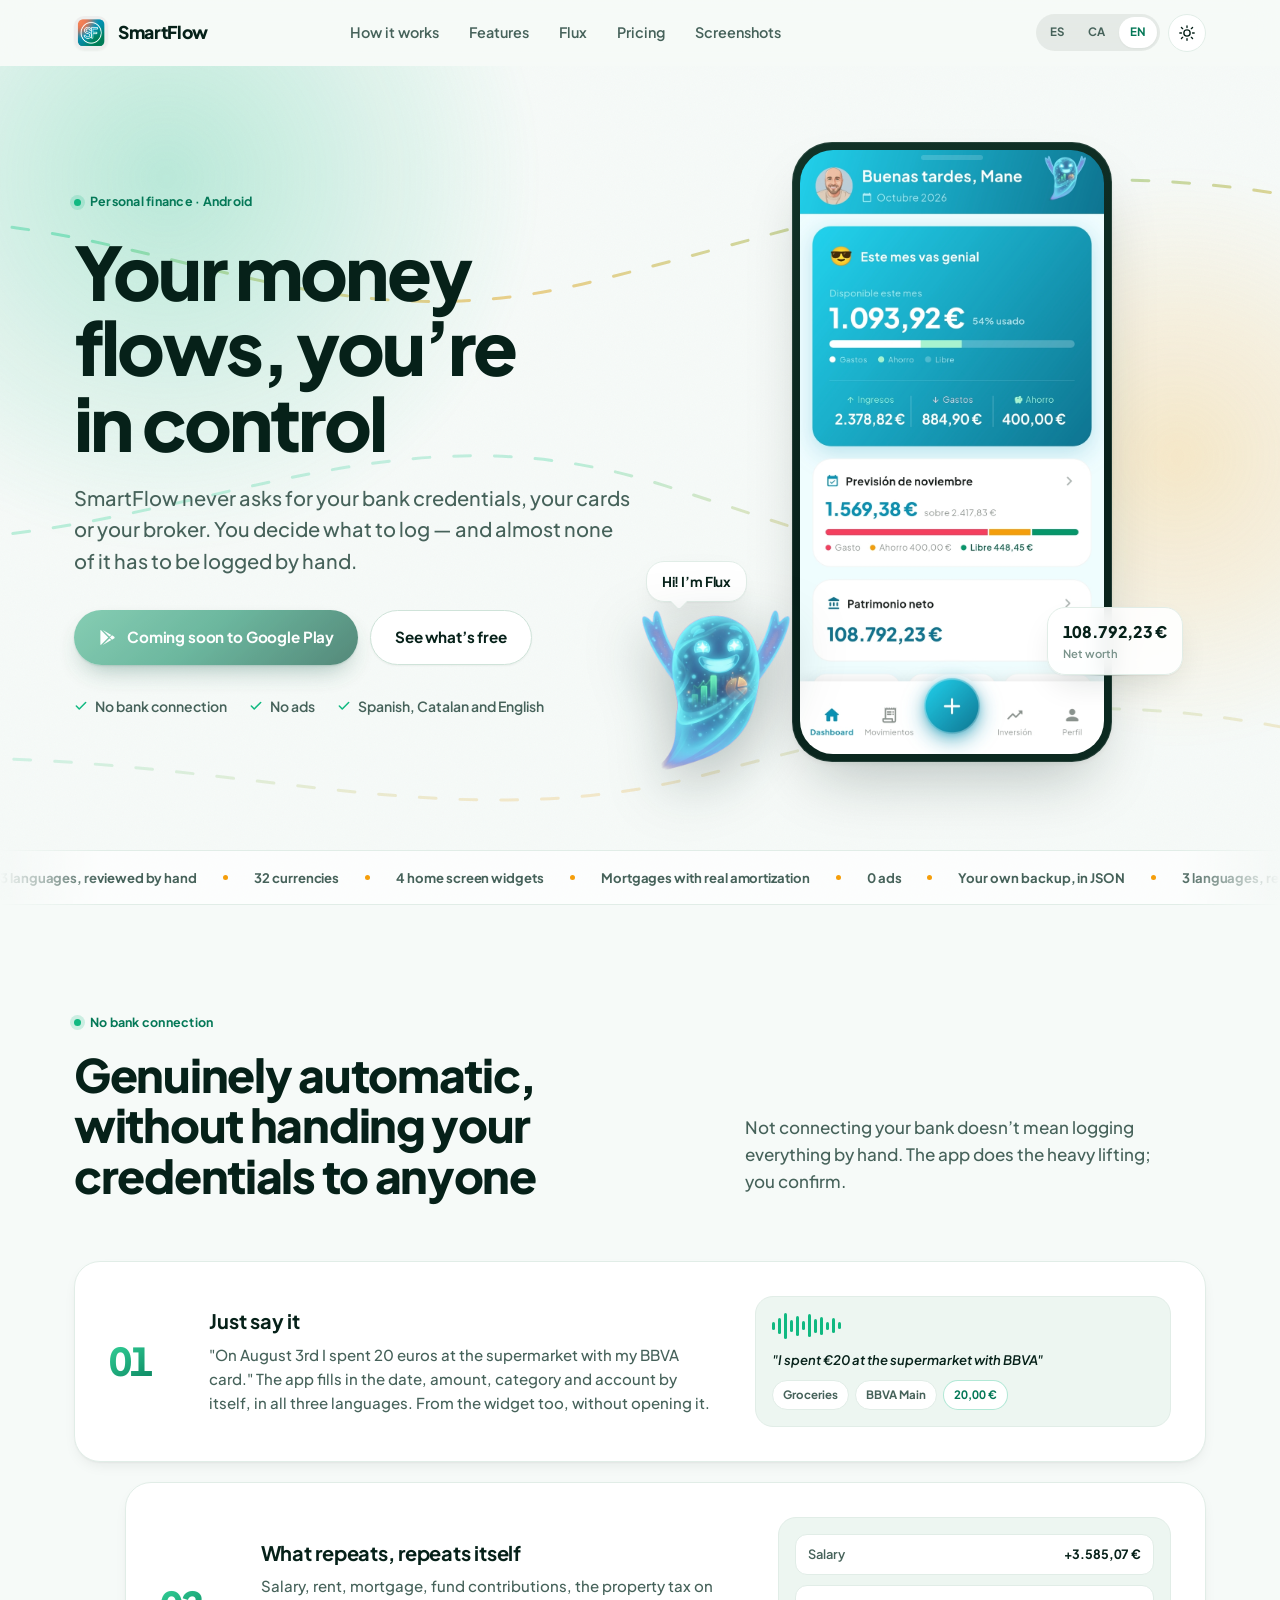
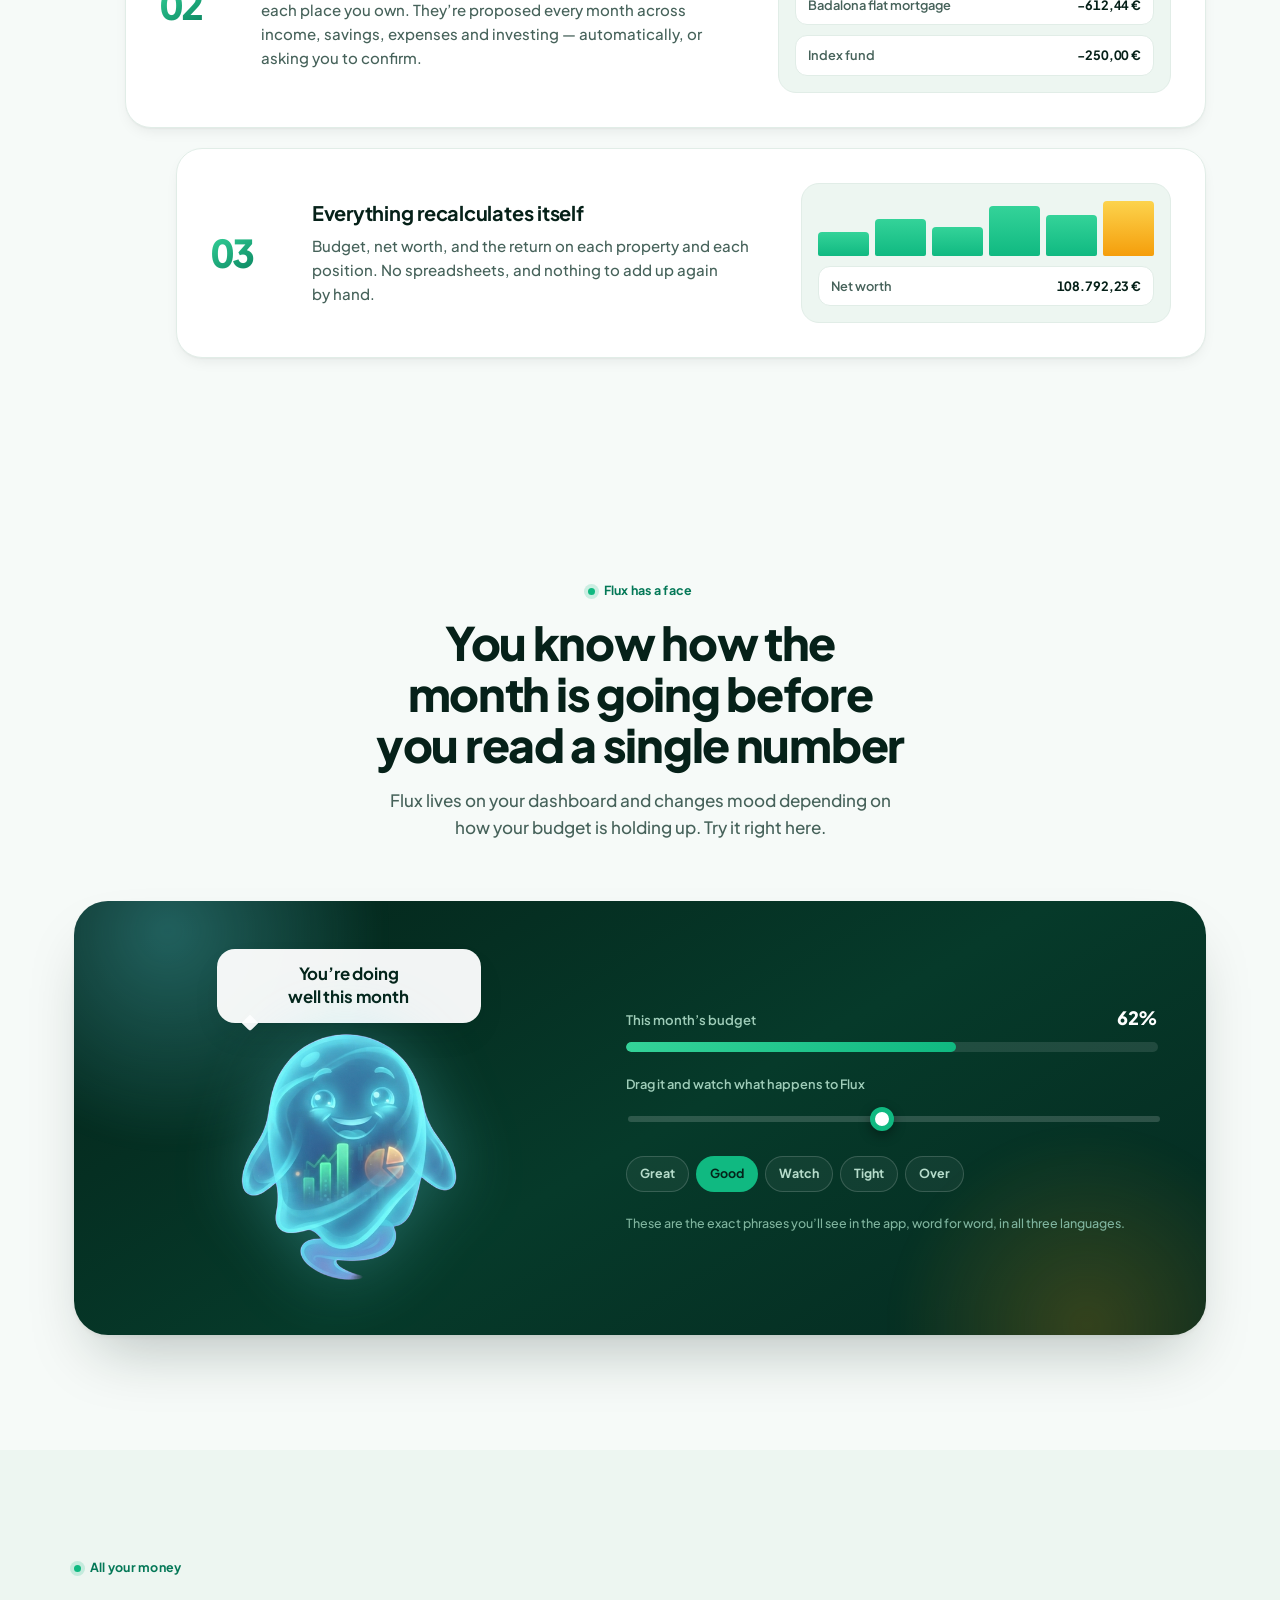
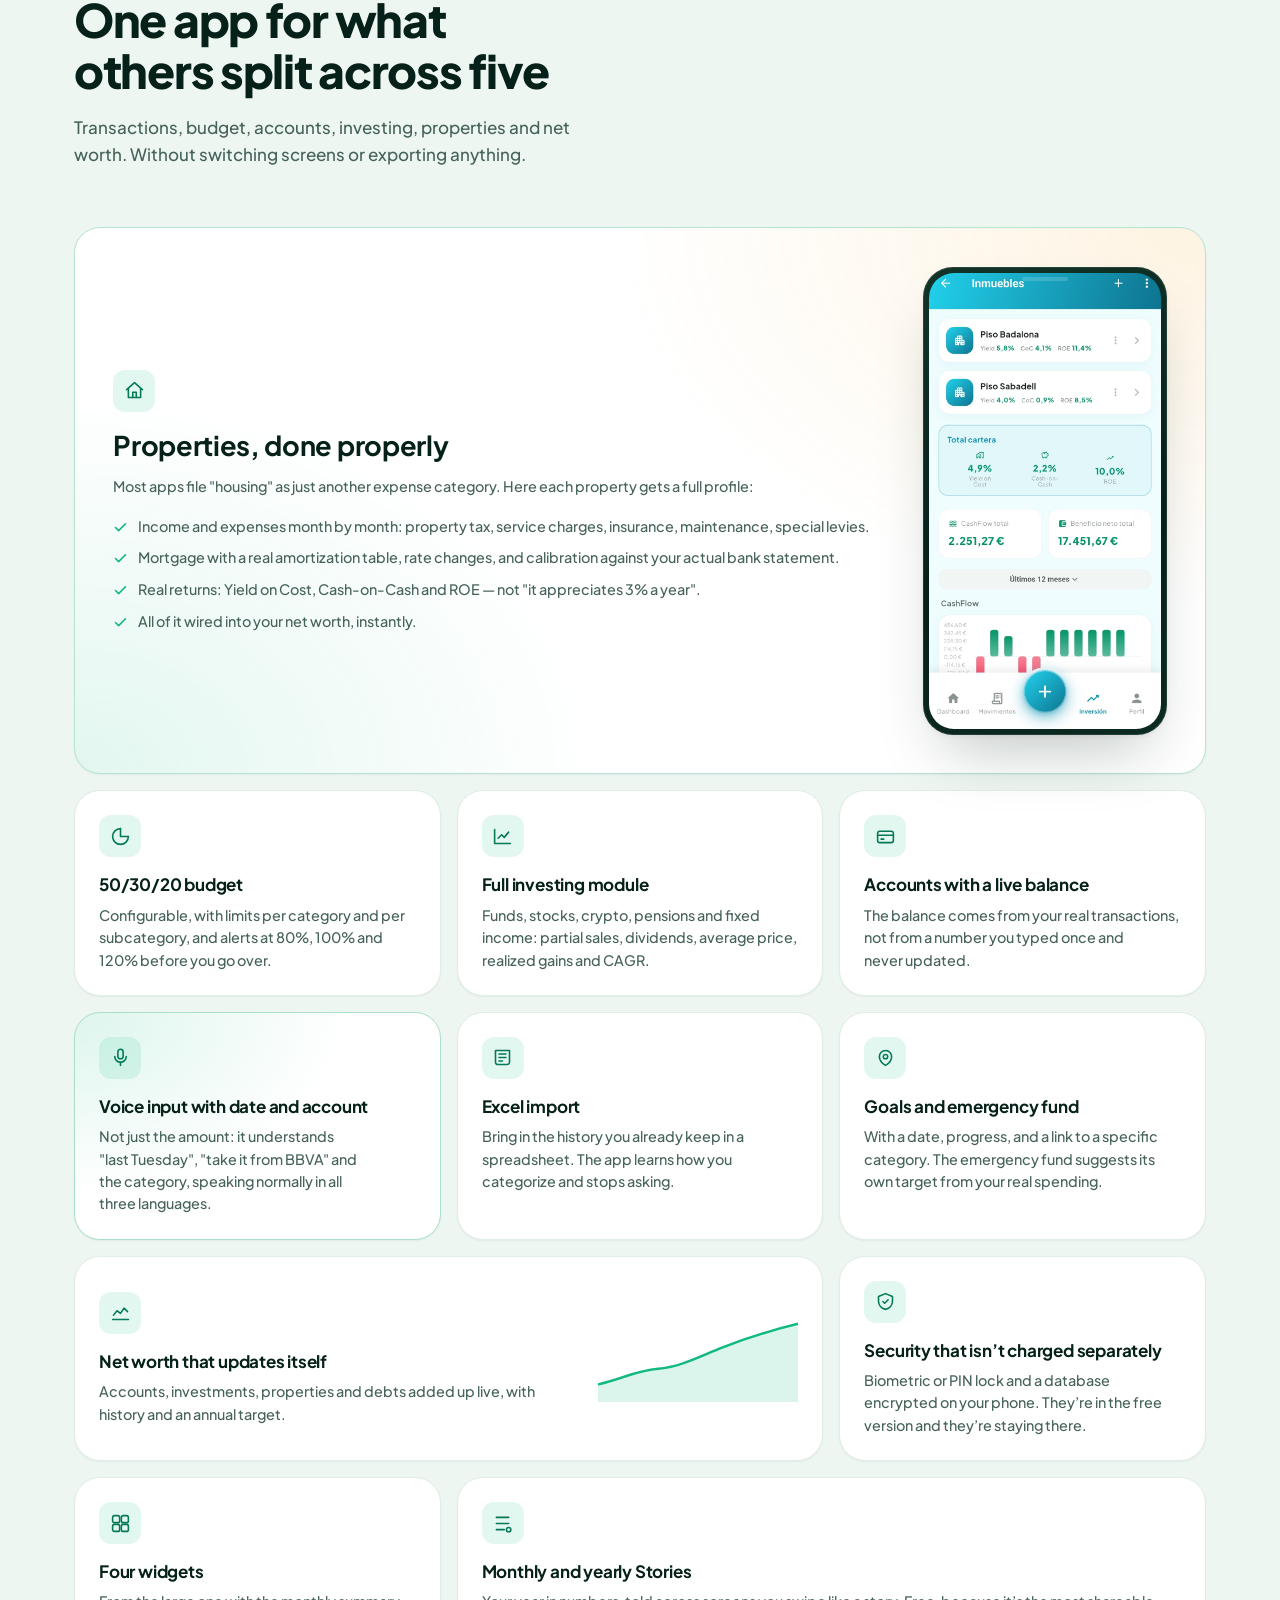
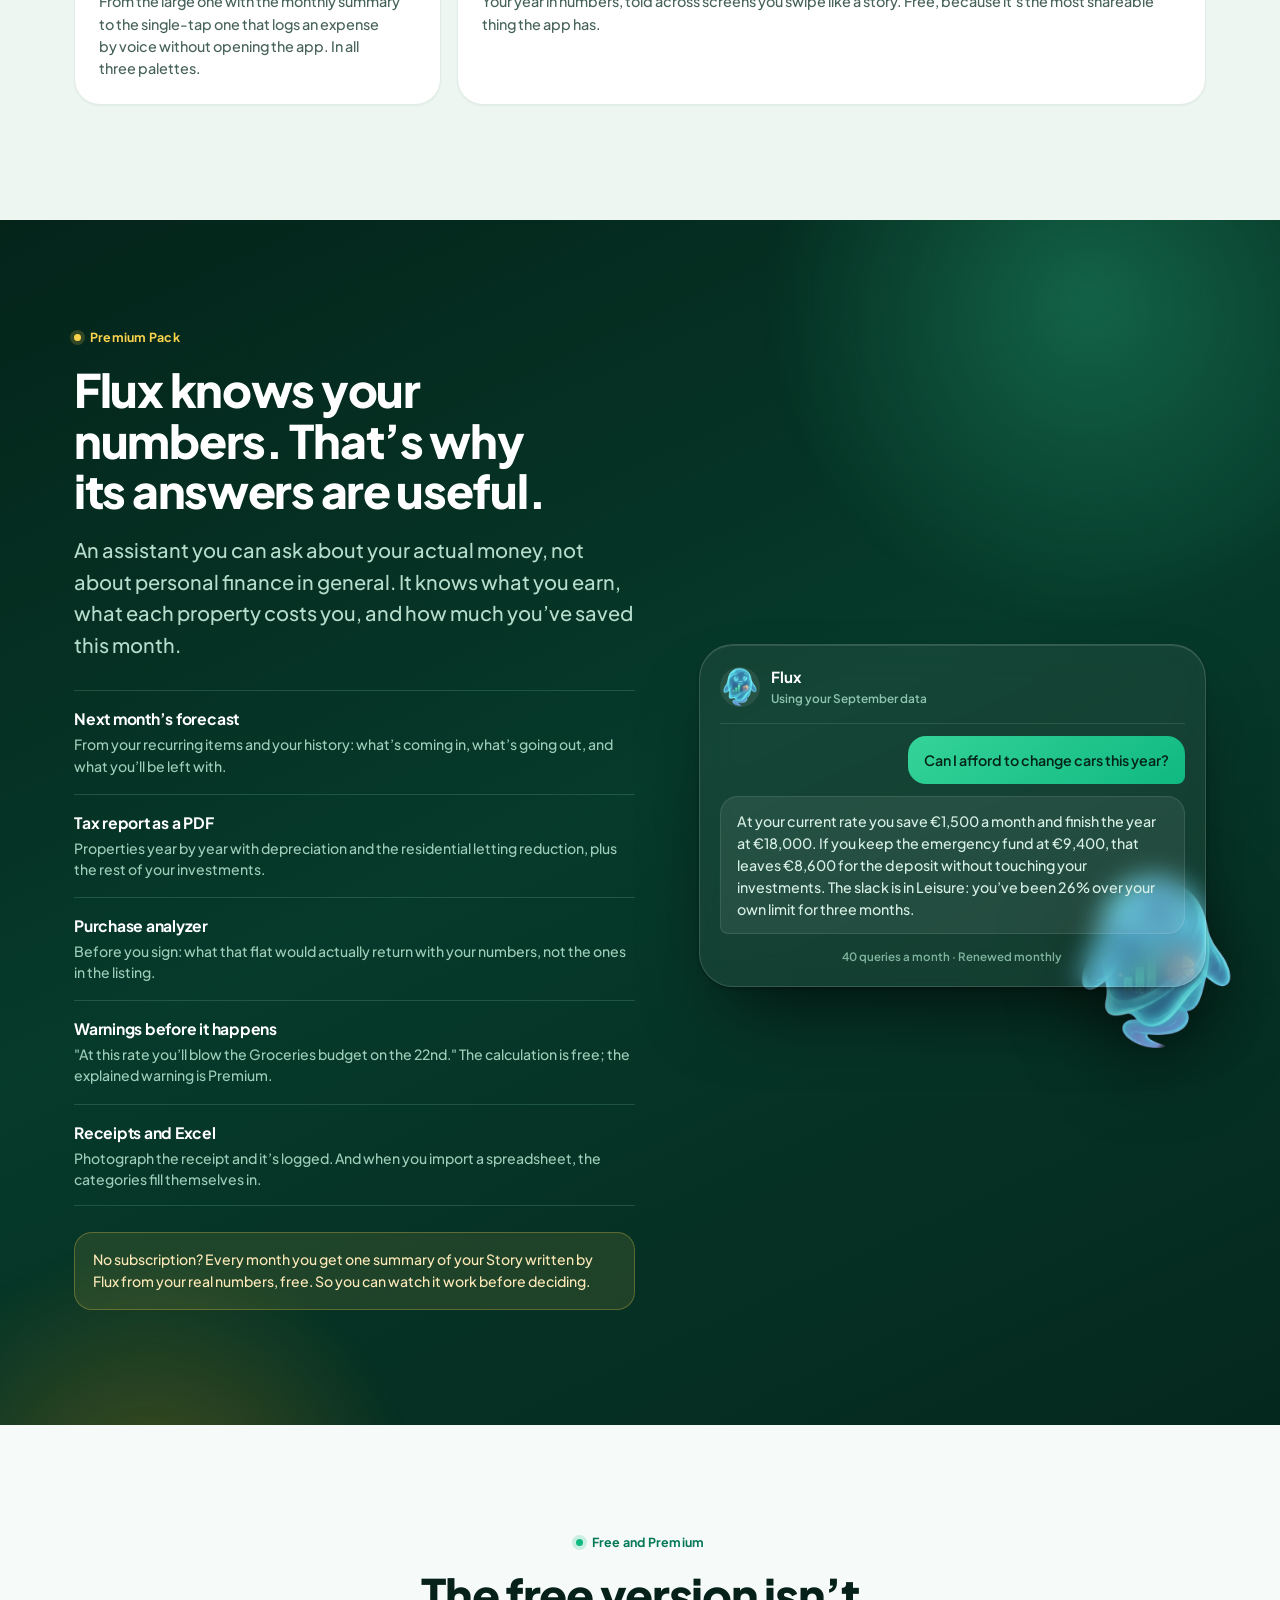
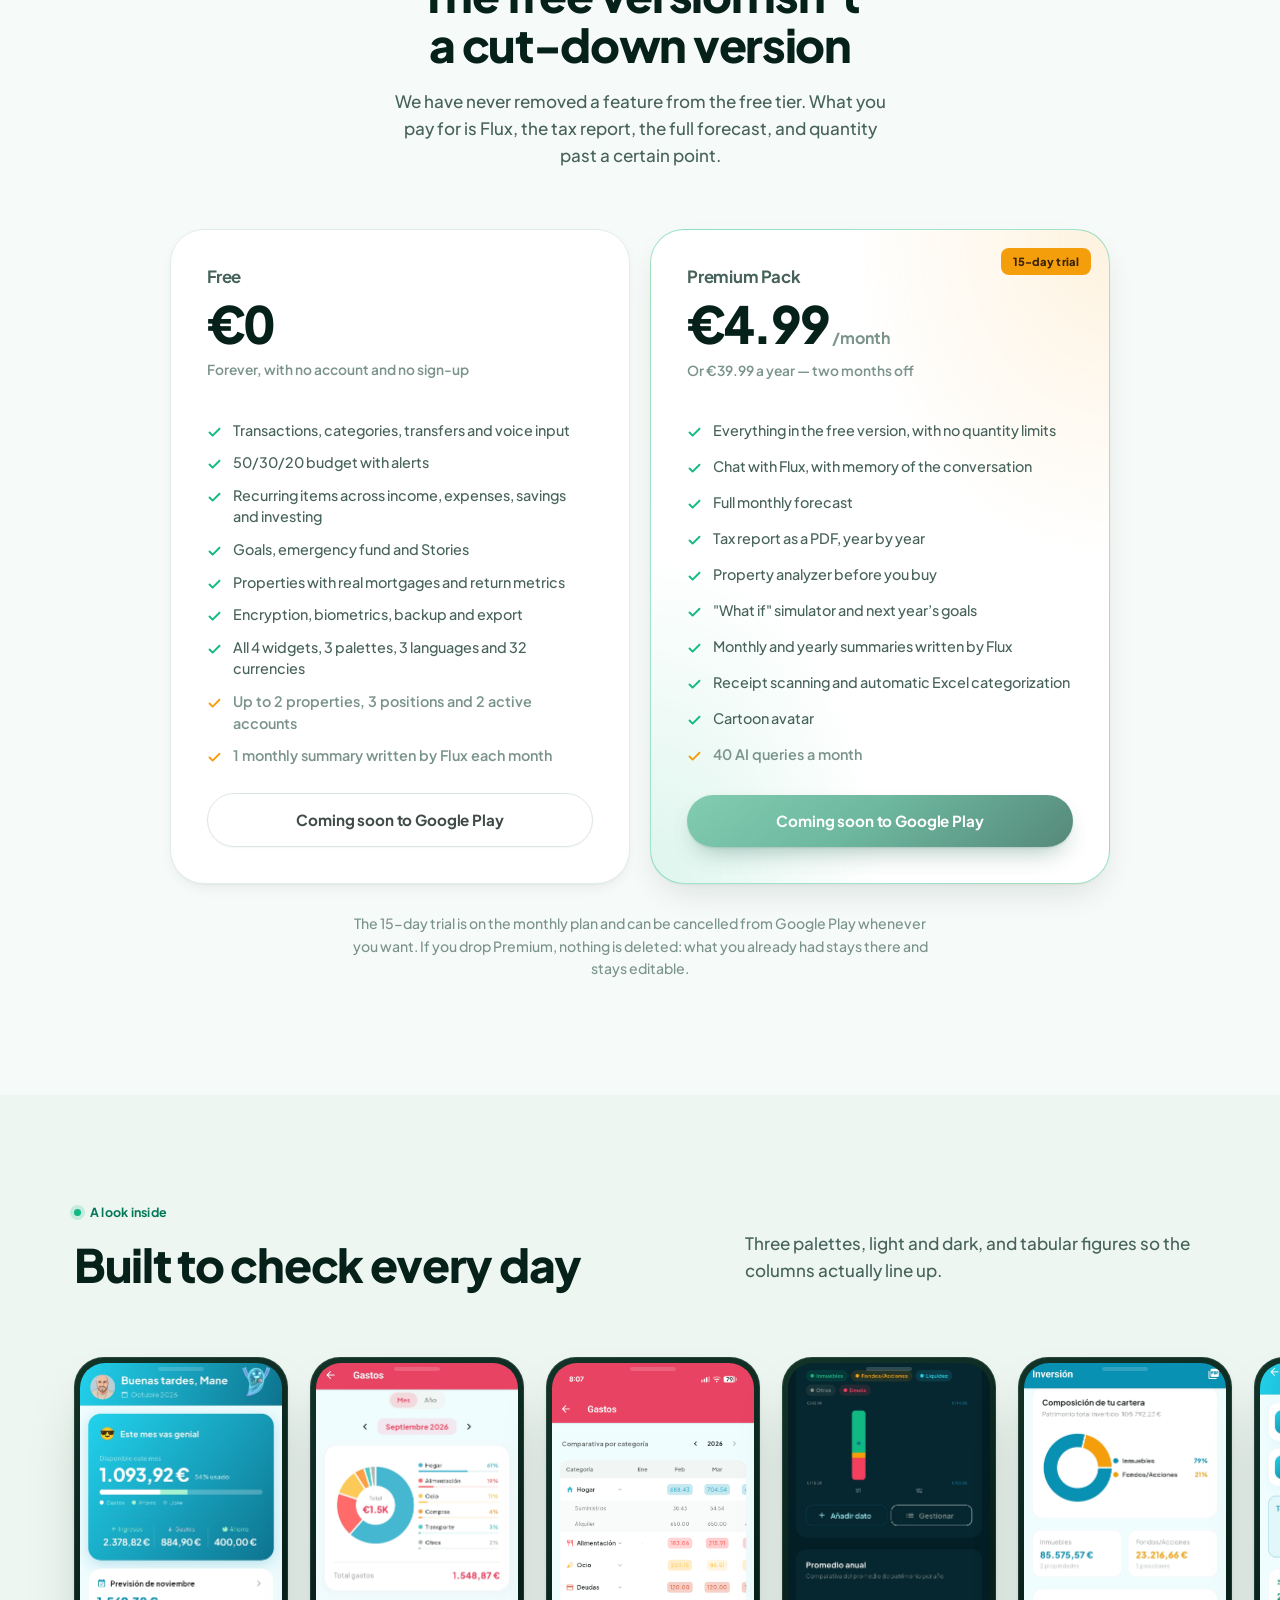
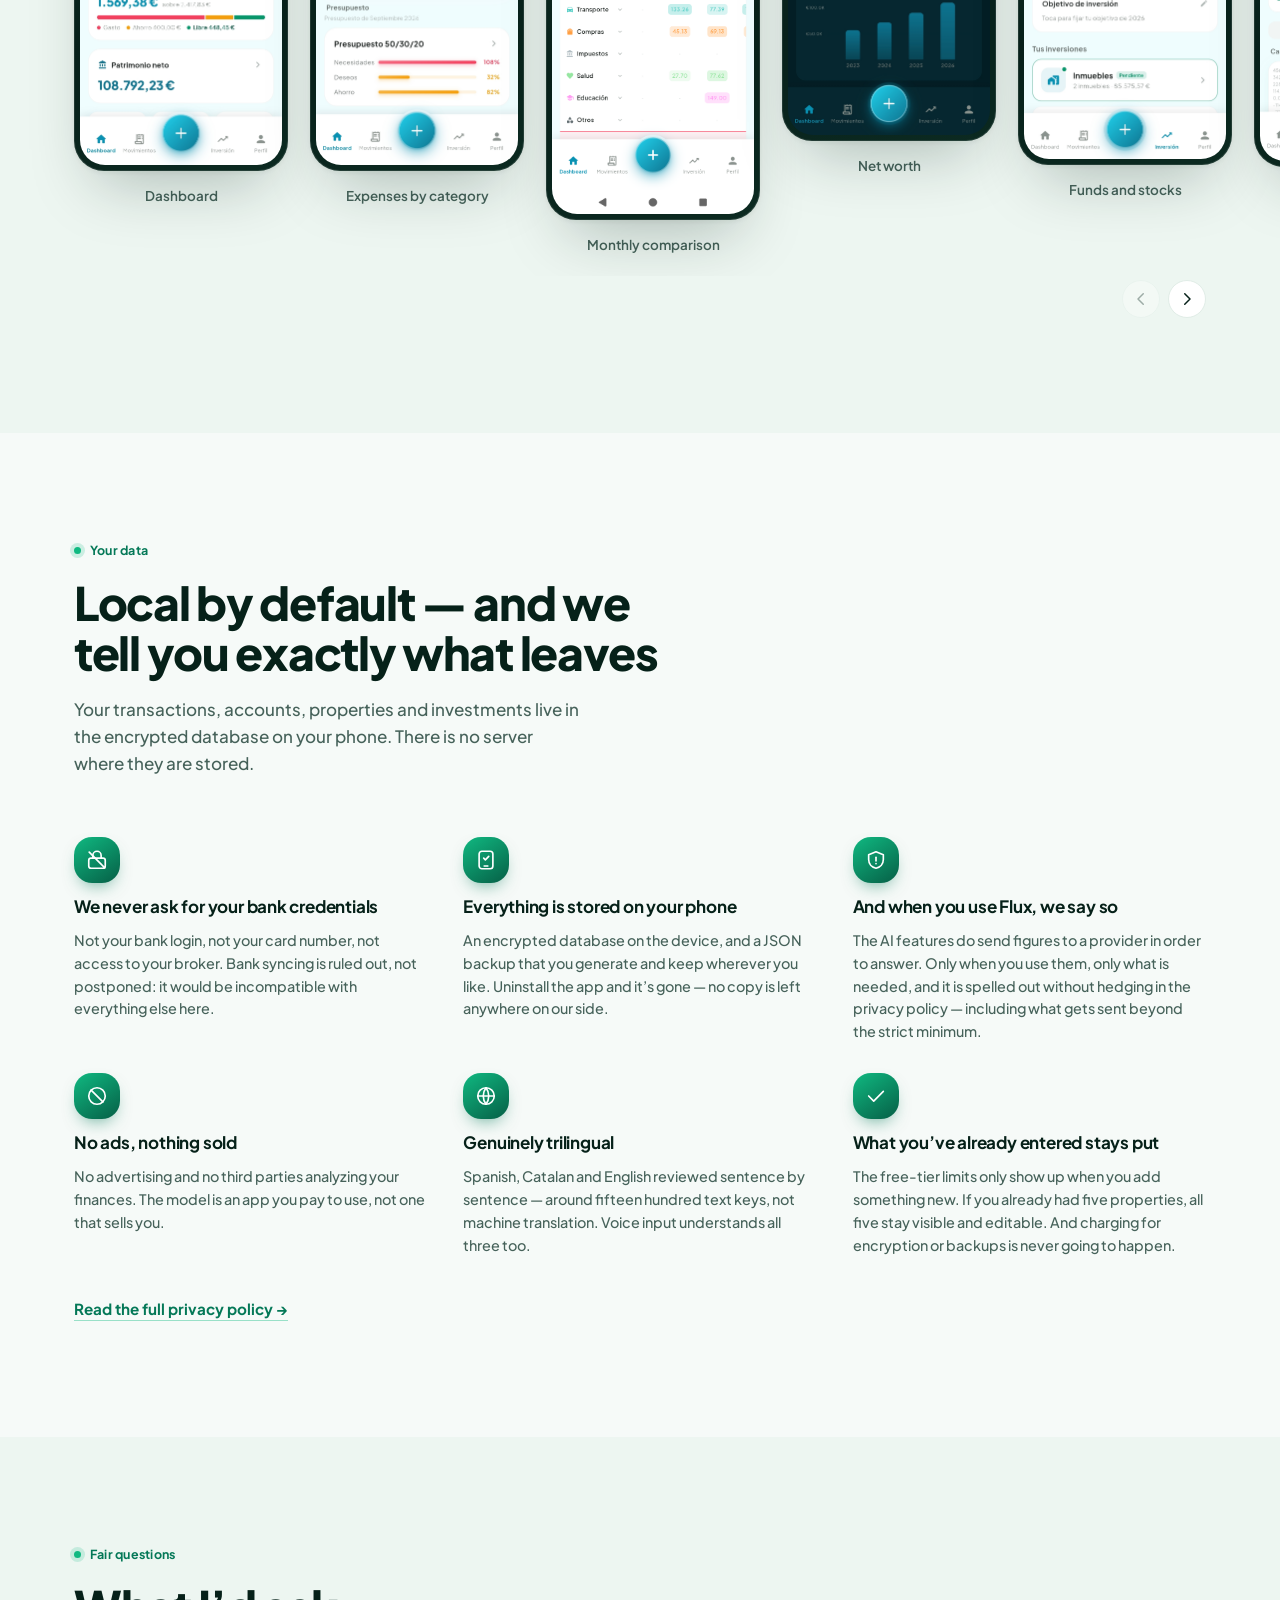
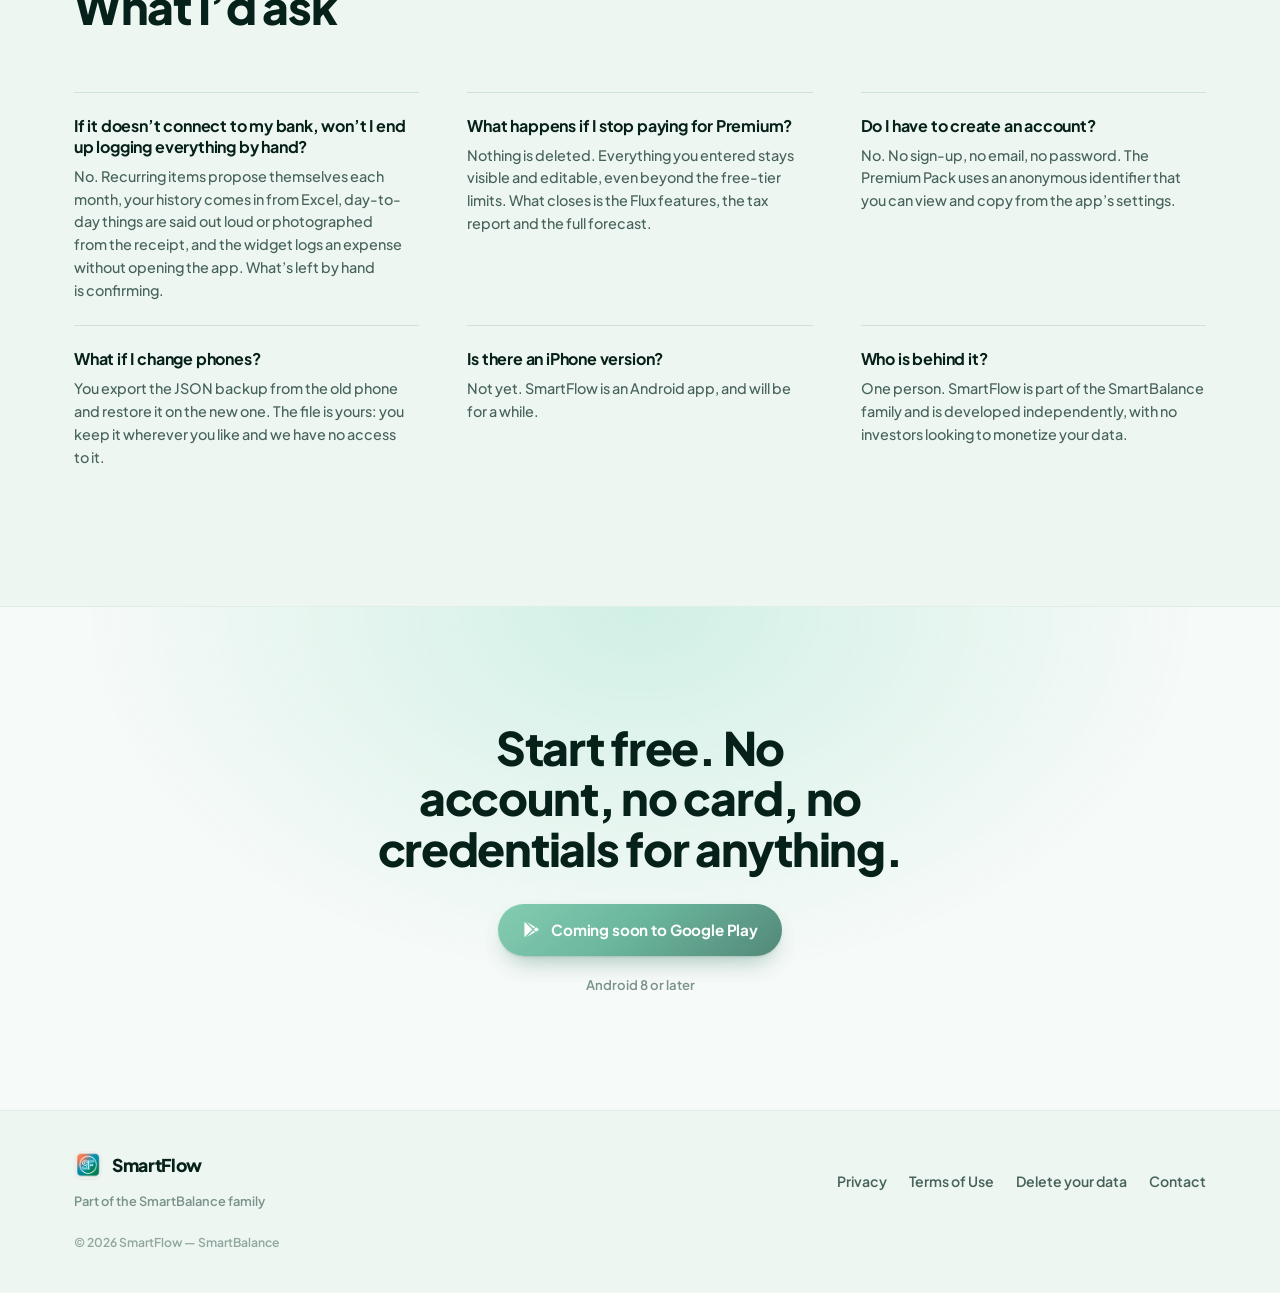
==== commit 436cc240: "Update index.html" ====
--- a/index.html
+++ b/index.html
@@ -6,14 +6,14 @@
   <title>SmartFlow — El dinero fluye, tú lo controlas</title>
   <meta name="description" content="App de finanzas personales para Android: movimientos por voz, presupuesto 50/30/20, inmuebles con hipoteca real, inversión y patrimonio neto. Sin conectar tu banco, sin anuncios. Español, catalán e inglés.">
   <meta name="theme-color" content="#10B981">
-  <link rel="canonical" href="https://smartbalanceapp-lgtm.github.io/smartflow-web/">
+  <link rel="canonical" href="https://www.appsmartflow.com/">
 
   <meta property="og:type" content="website">
   <meta property="og:site_name" content="SmartFlow">
   <meta property="og:title" content="SmartFlow — El dinero fluye, tú lo controlas">
   <meta property="og:description" content="Finanzas personales para Android sin conectar tu banco. Inmuebles con hipoteca real, inversión, patrimonio neto y un asistente con IA que conoce tus cifras.">
-  <meta property="og:url" content="https://smartbalanceapp-lgtm.github.io/smartflow-web/">
-  <meta property="og:image" content="https://smartbalanceapp-lgtm.github.io/smartflow-web/assets/og.png">
+  <meta property="og:url" content="https://www.appsmartflow.com/">
+  <meta property="og:image" content="https://www.appsmartflow.com/assets/og.png">
   <meta property="og:image:width" content="1200">
   <meta property="og:image:height" content="630">
   <meta property="og:locale" content="es_ES">
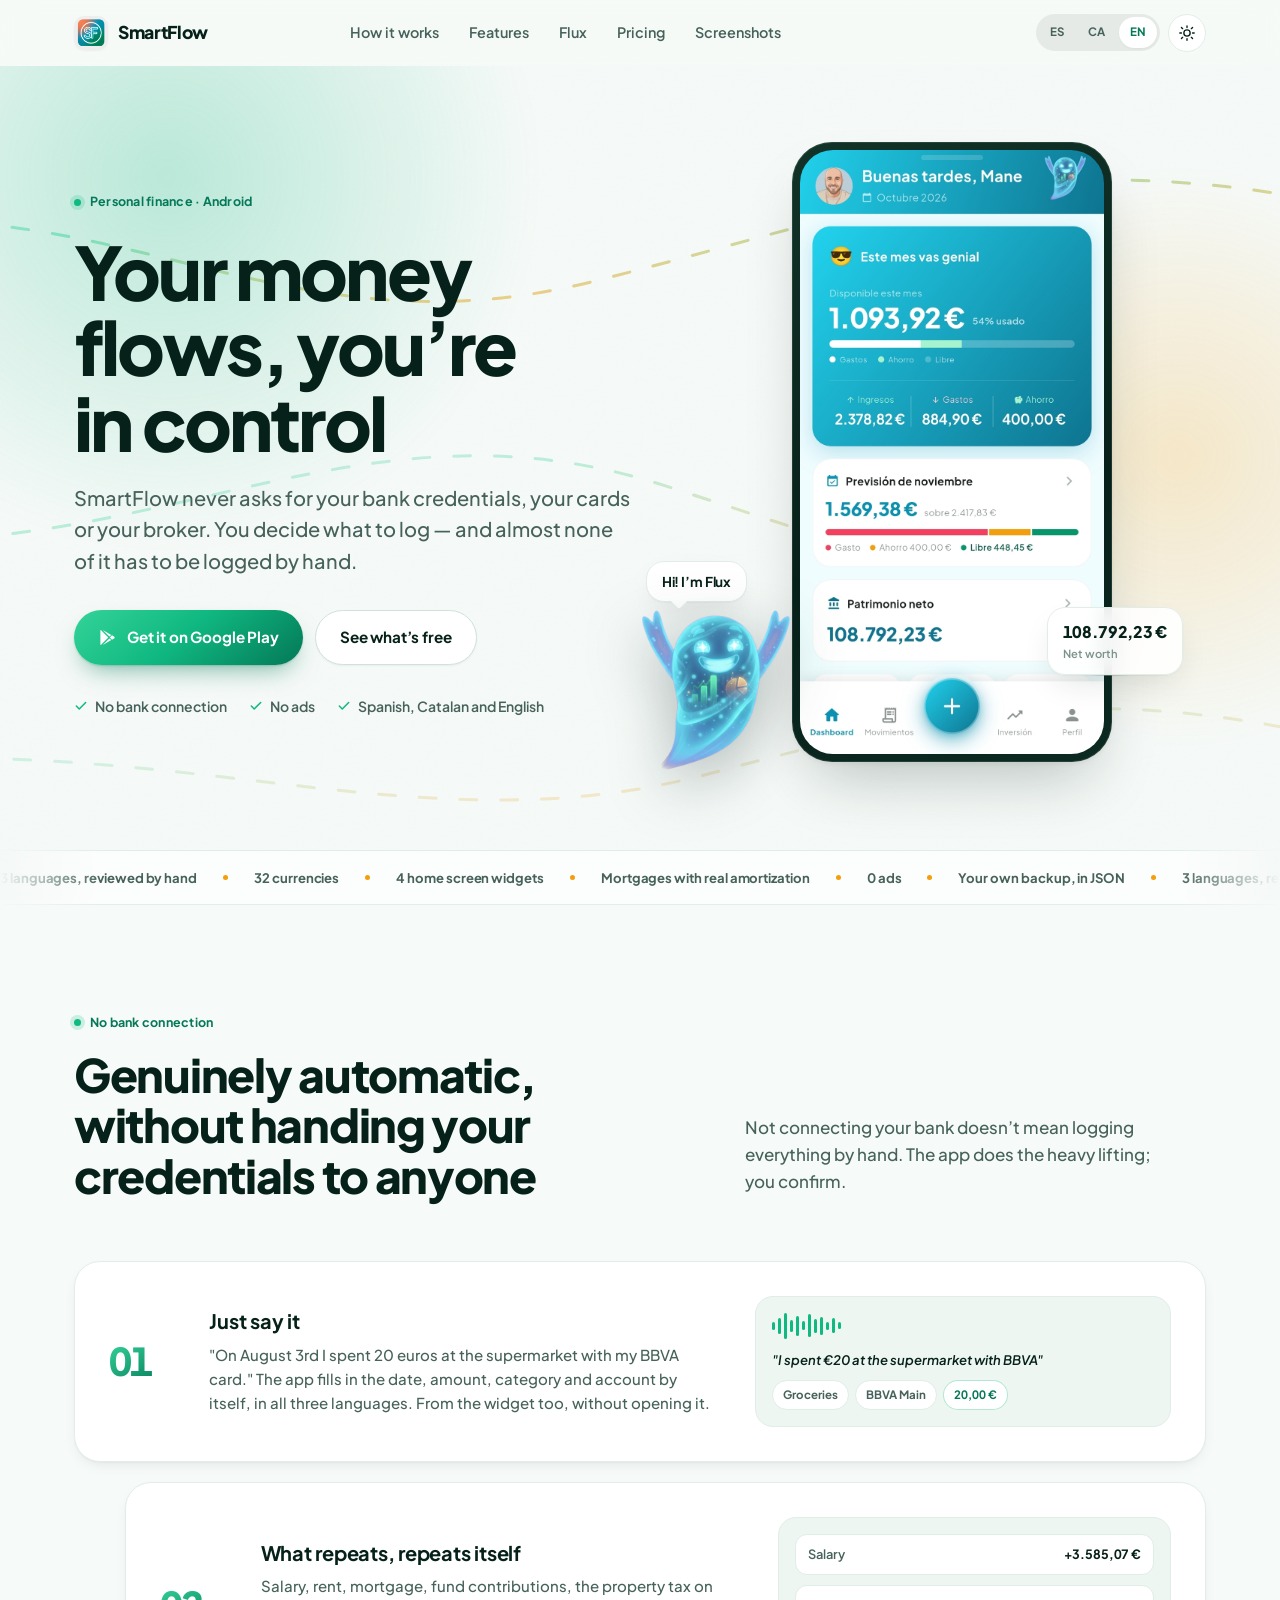
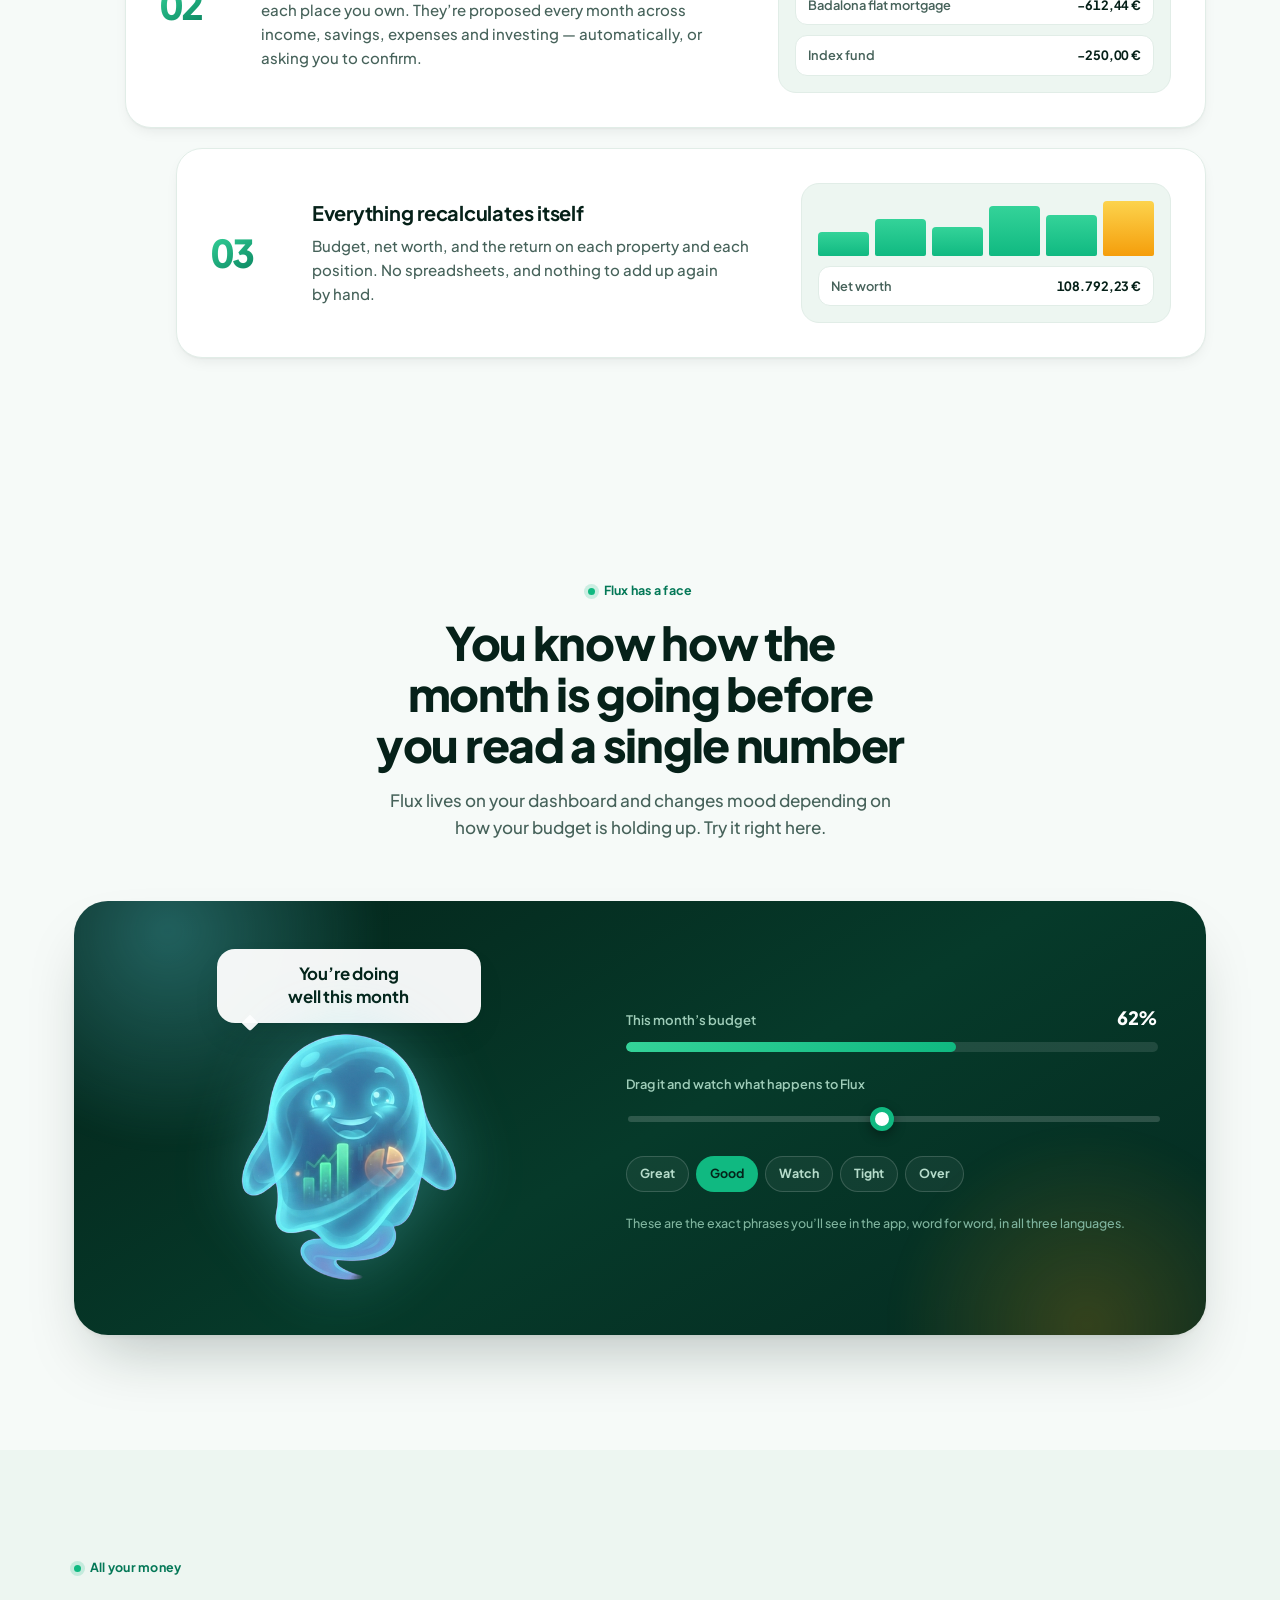
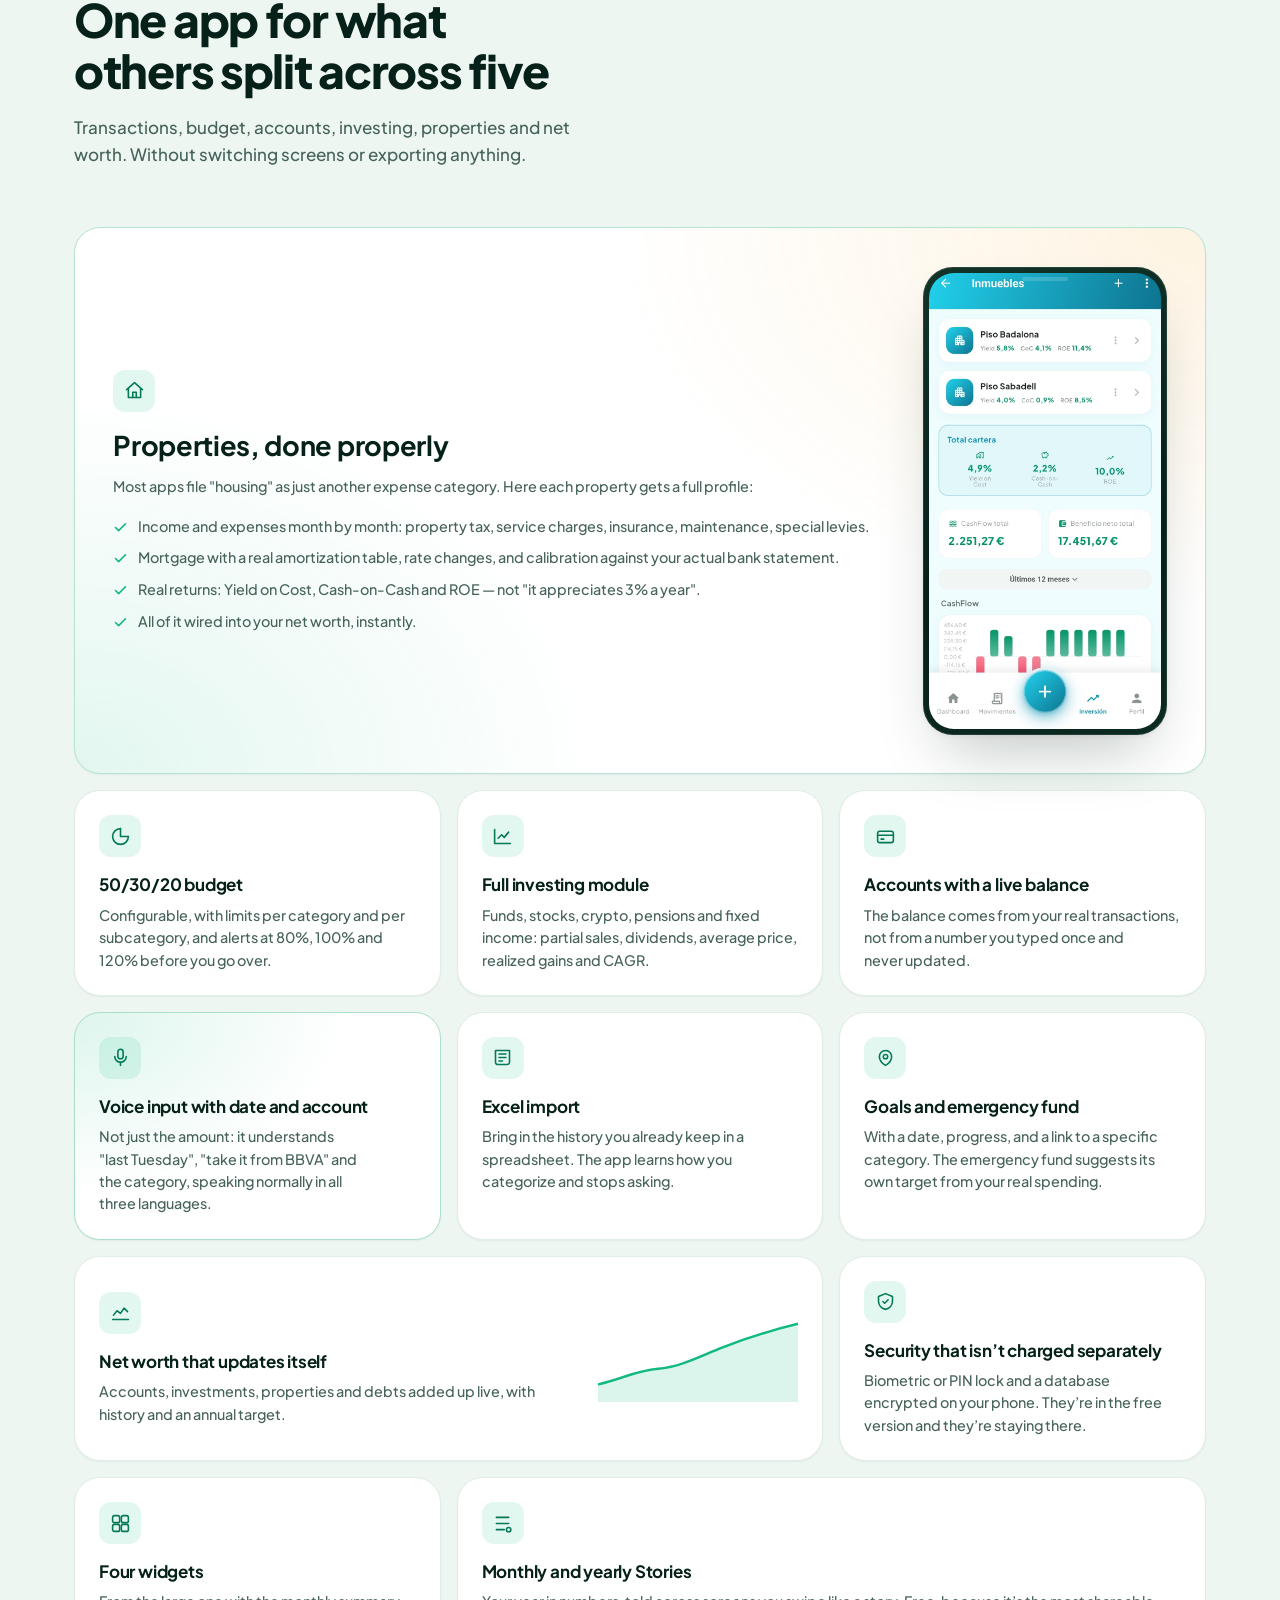
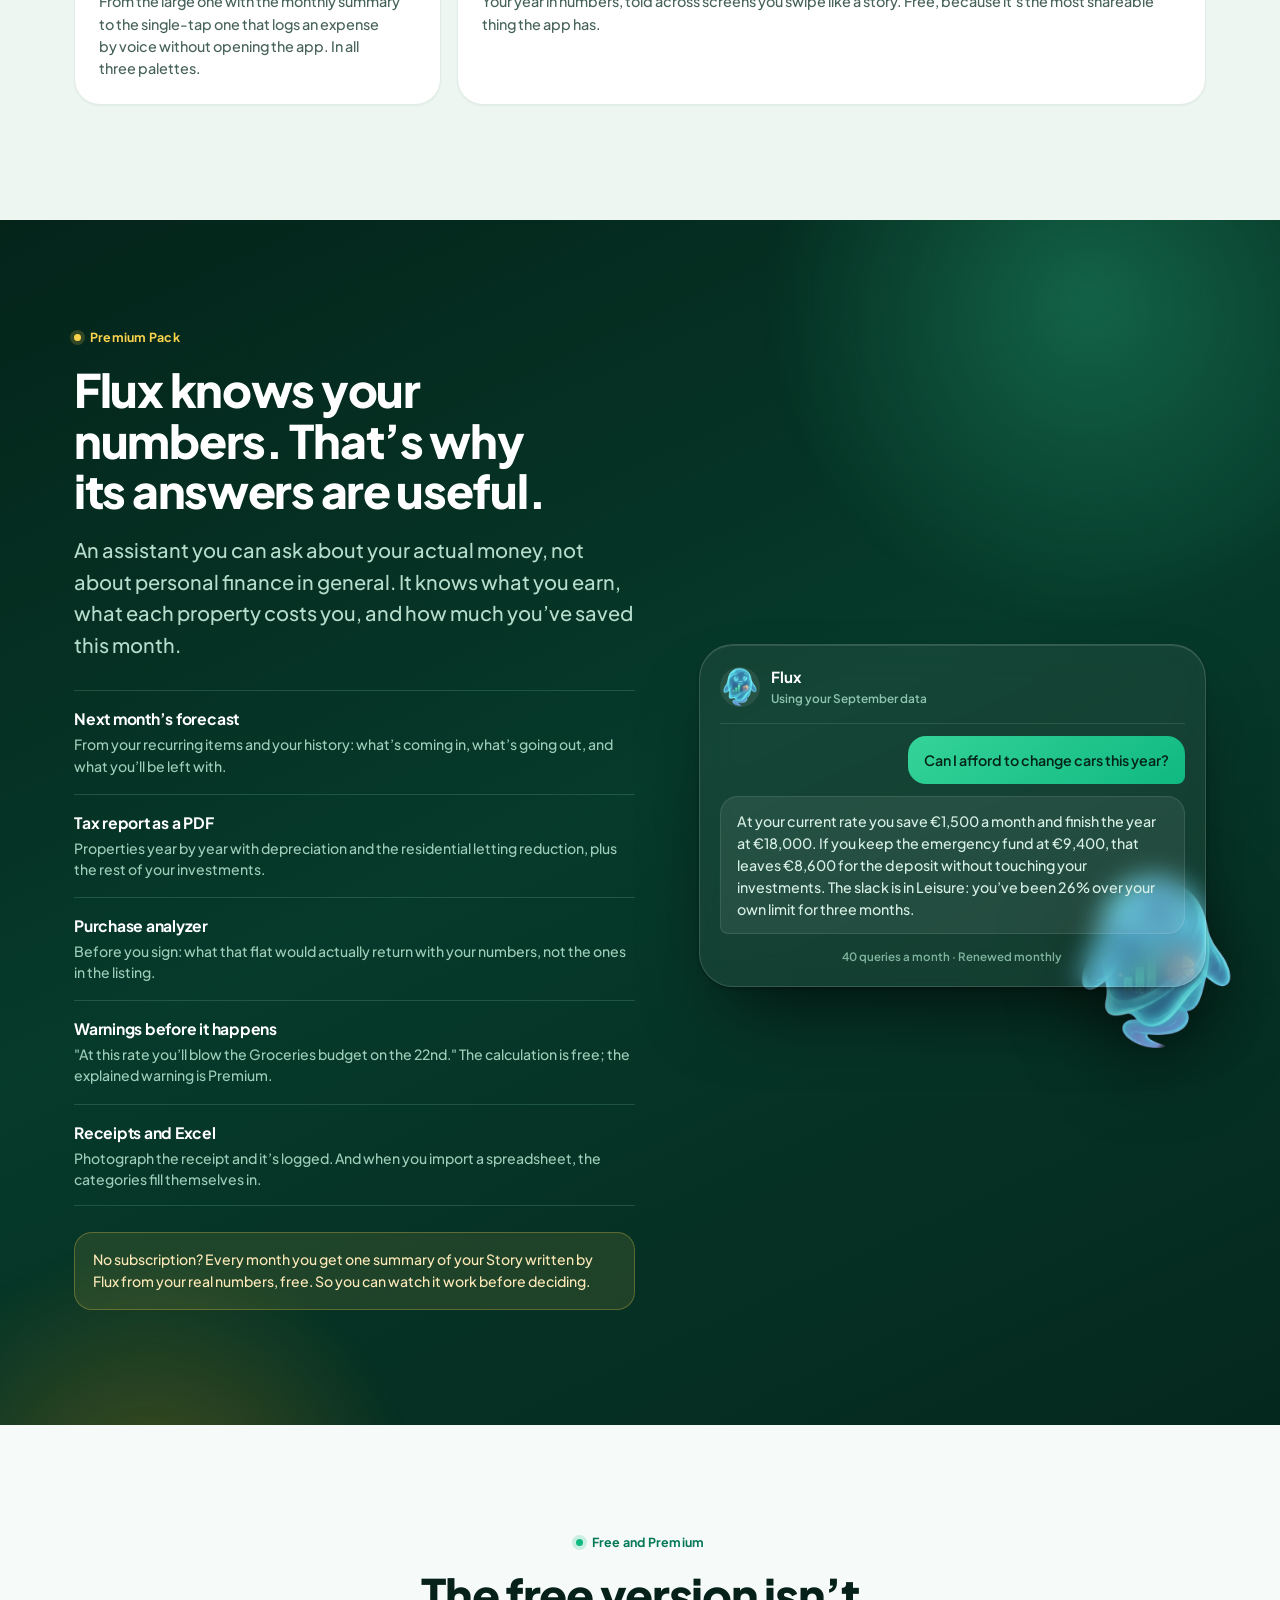
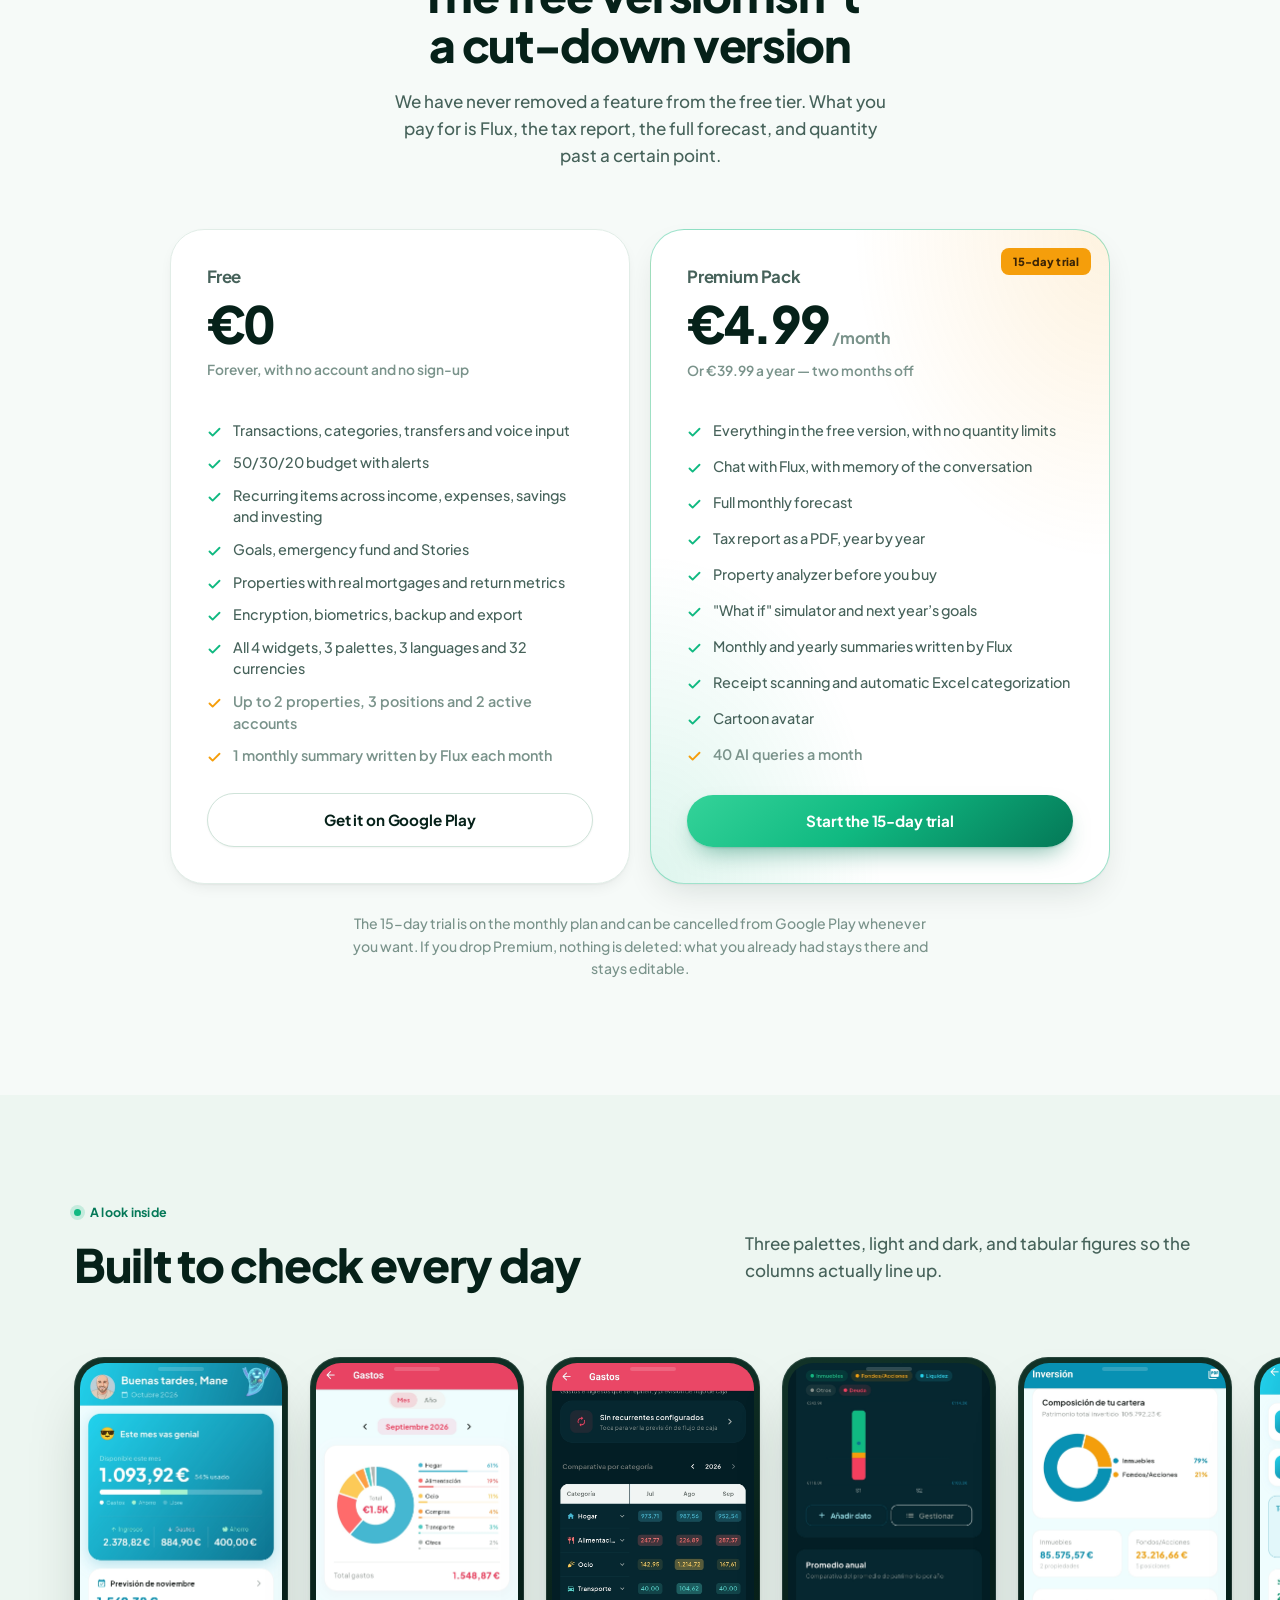
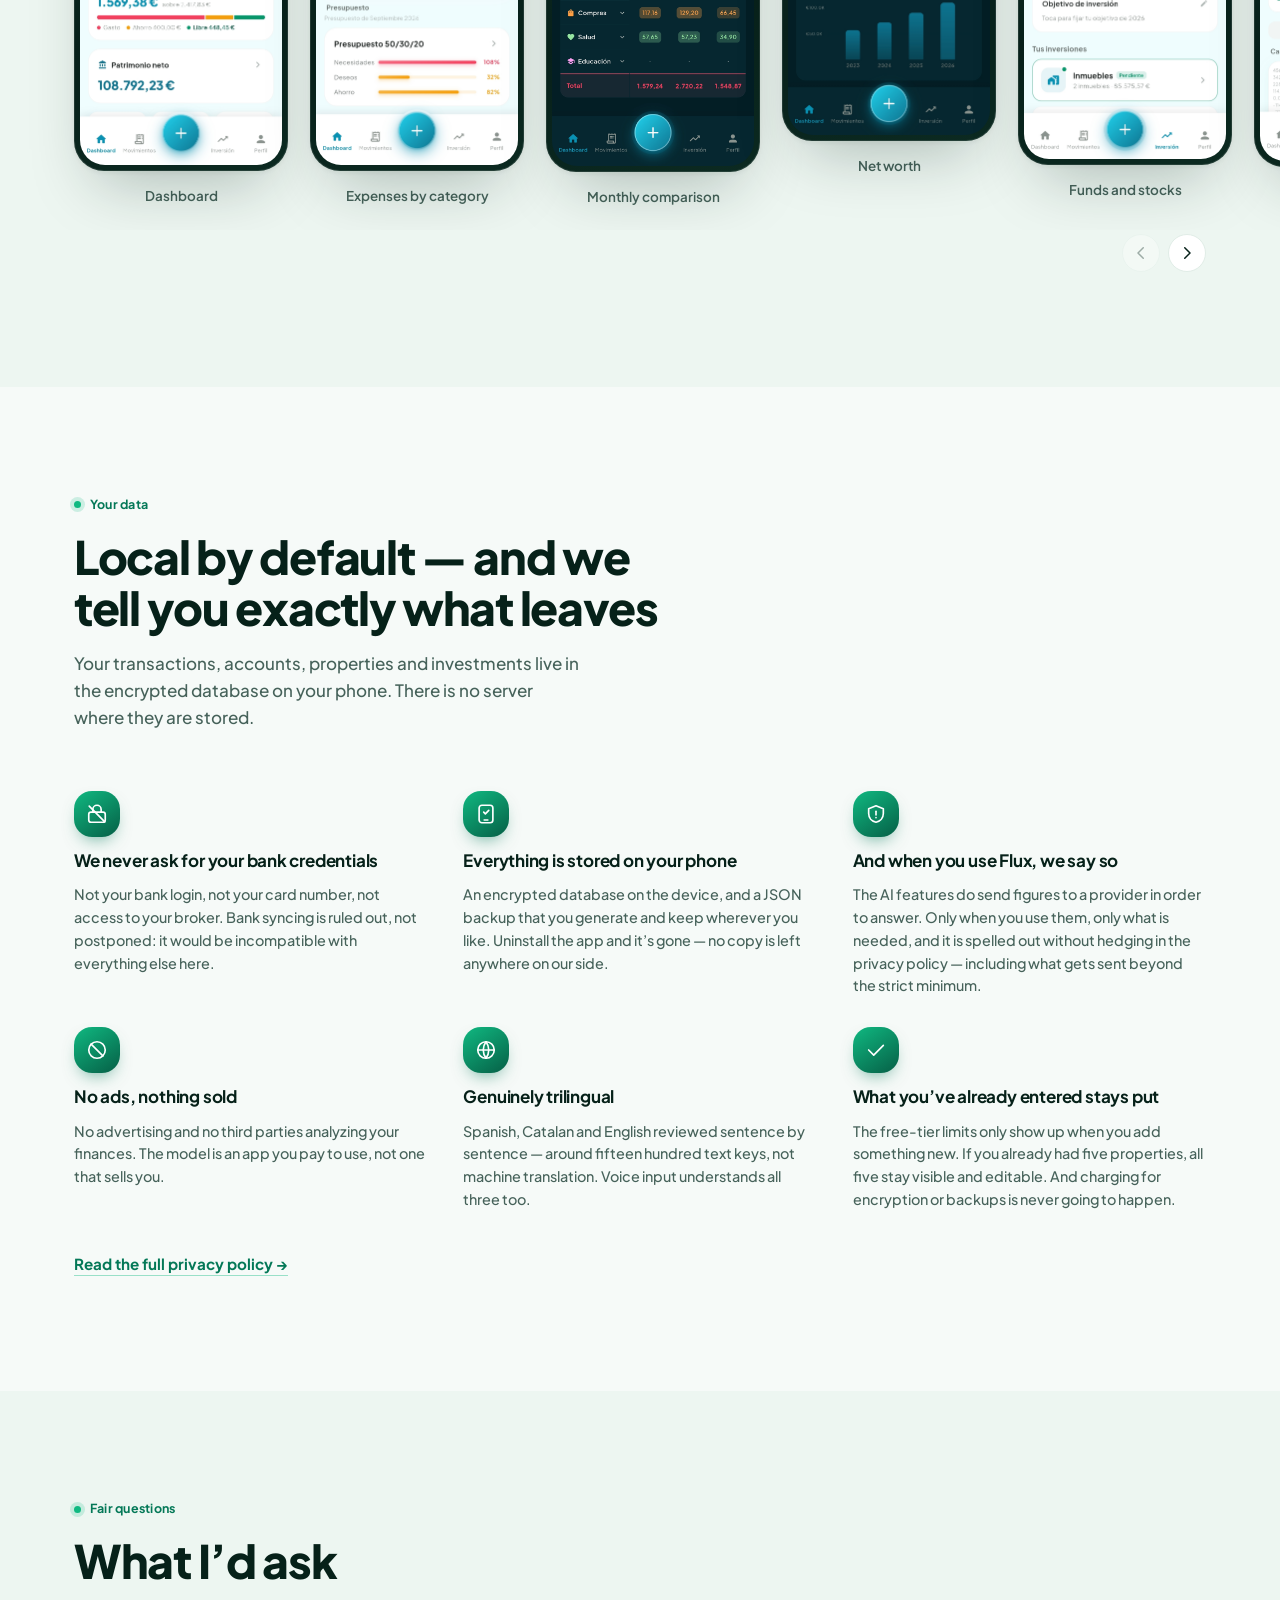
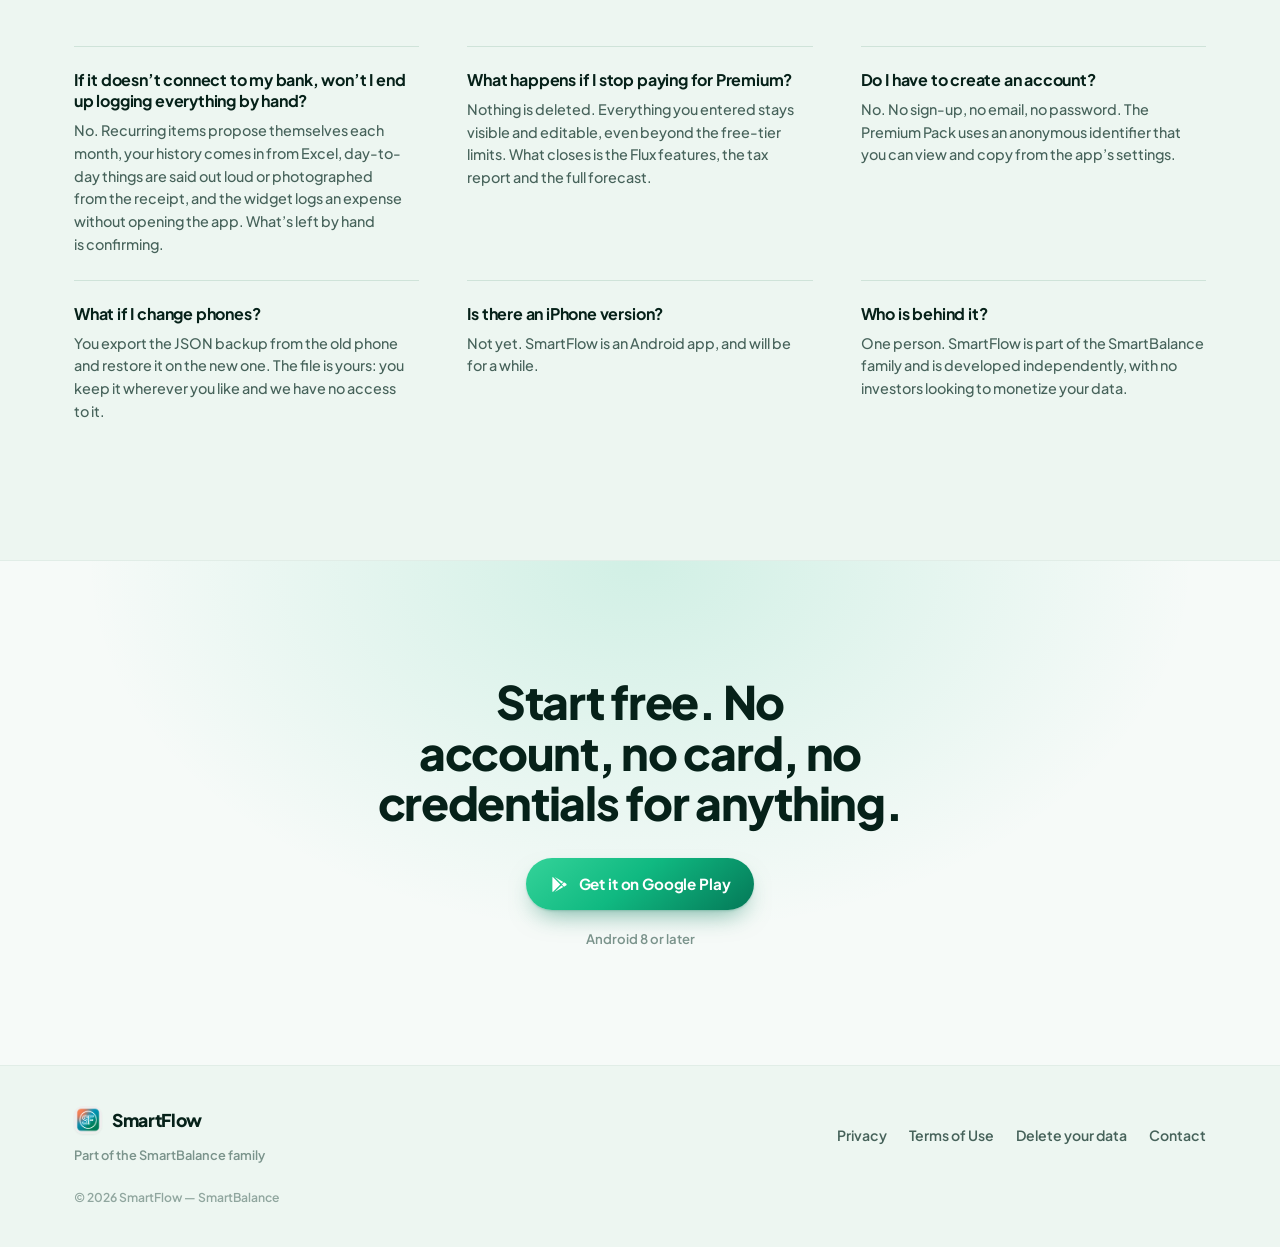
==== commit cad201ed: "Update index.html" ====
--- a/index.html
+++ b/index.html
@@ -104,7 +104,7 @@
       <div class="hero__copy">
         <p class="eyebrow" data-reveal>
           <span class="dot" aria-hidden="true"></span>
-          <span data-i18n="hero.eyebrow">Finanzas personales · Android</span>
+          <span data-i18n="hero.eyebrow">Finanzas personales · Android · iPhone en camino</span>
         </p>
 
         <h1 class="display" data-reveal data-i18n="hero.title">El dinero fluye, tú lo controlas</h1>
@@ -628,7 +628,7 @@
         </div>
         <div class="qa" data-reveal>
           <h3 data-i18n="faq.q5">¿Está en iPhone?</h3>
-          <p data-i18n="faq.a5">Todavía no. SmartFlow es una app de Android, y lo será durante un tiempo.</p>
+          <p data-i18n="faq.a5">Todavía no, pero ya está en desarrollo. Si quieres que te avisemos cuando salga, escríbenos a info@appsmartflow.com.</p>
         </div>
         <div class="qa" data-reveal>
           <h3 data-i18n="faq.q6">¿Quién hay detrás?</h3>
@@ -668,7 +668,7 @@
         <a href="privacidad.html" data-i18n="footer.privacy">Privacidad</a>
         <a href="terminos.html" data-i18n="footer.terms">Términos de uso</a>
         <a href="privacidad.html#eliminacion-datos" data-i18n="footer.delete">Eliminar tus datos</a>
-        <a href="mailto:smartbalanceapp@gmail.com" data-i18n="footer.contact">Contacto</a>
+        <a href="mailto:info@appsmartflow.com" data-i18n="footer.contact">Contacto</a>
       </nav>
       <p class="footer-copy">© 2026 SmartFlow — SmartBalance</p>
     </div>
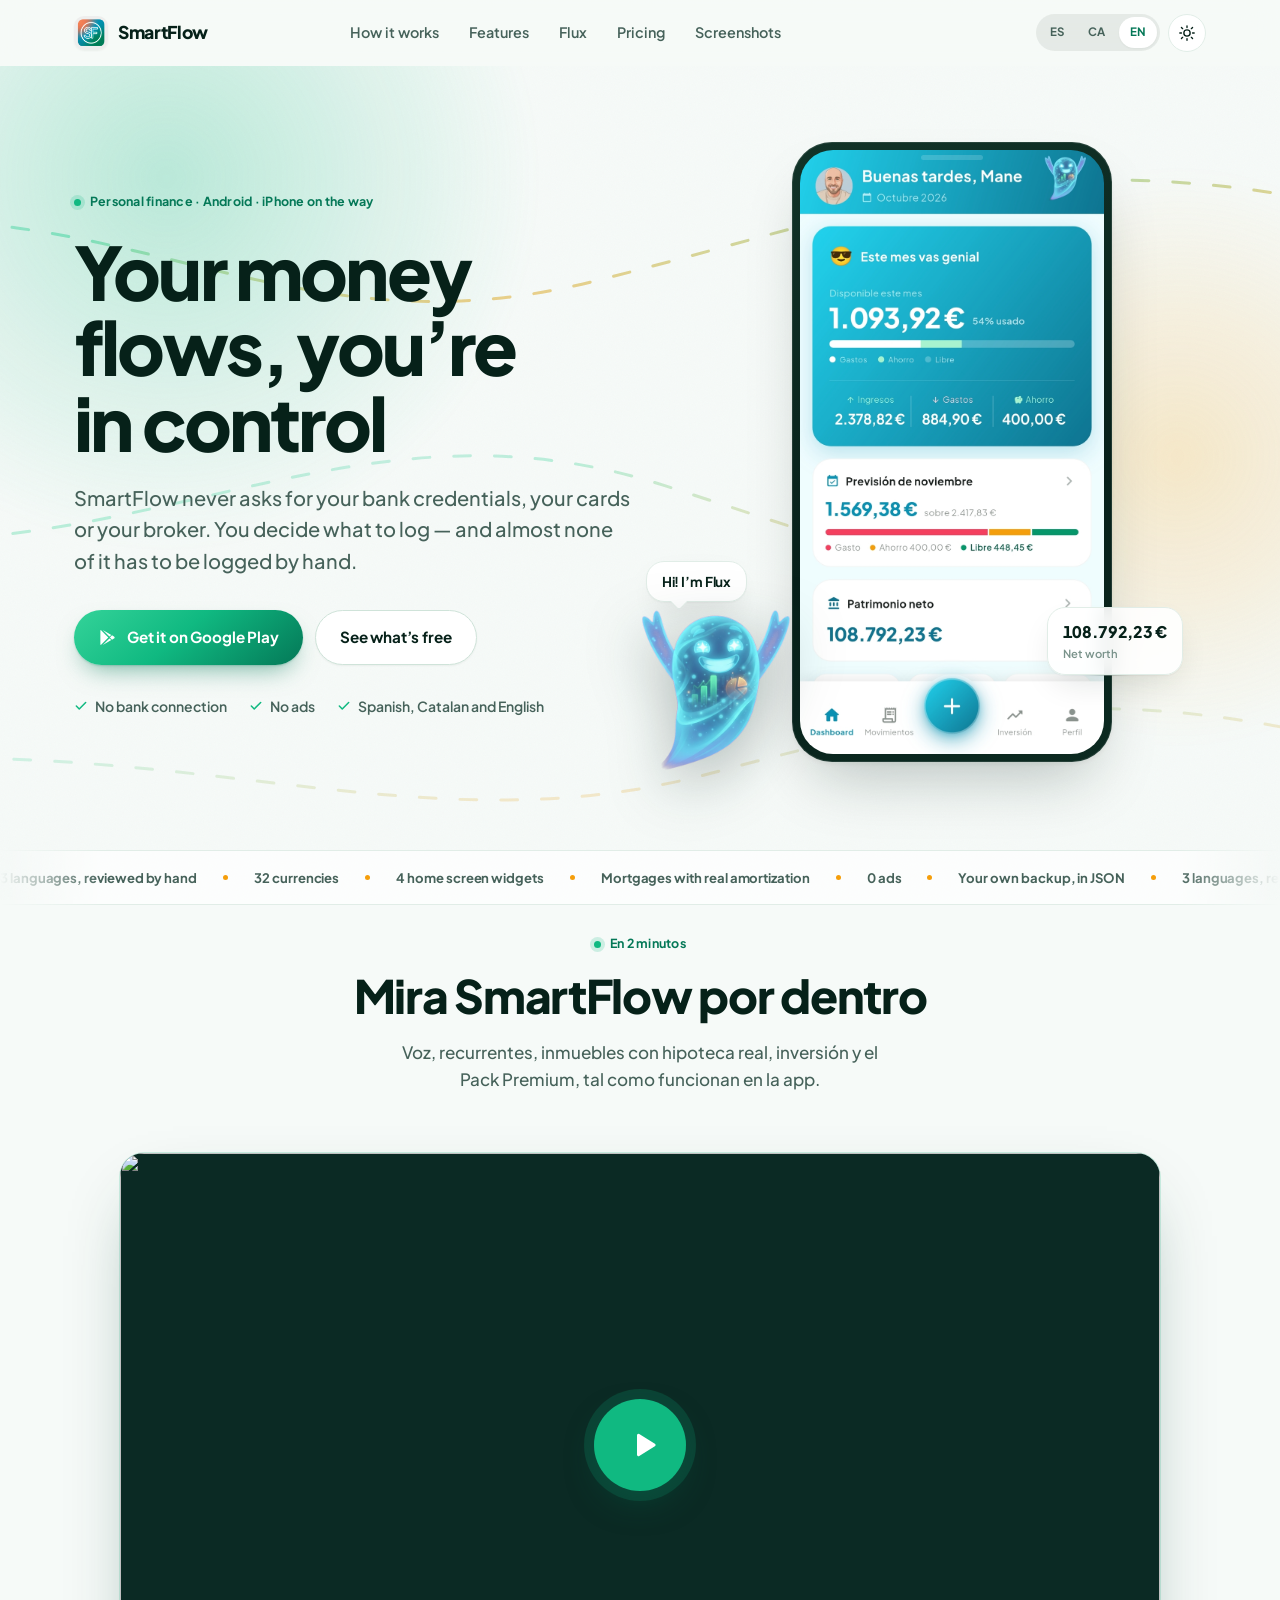
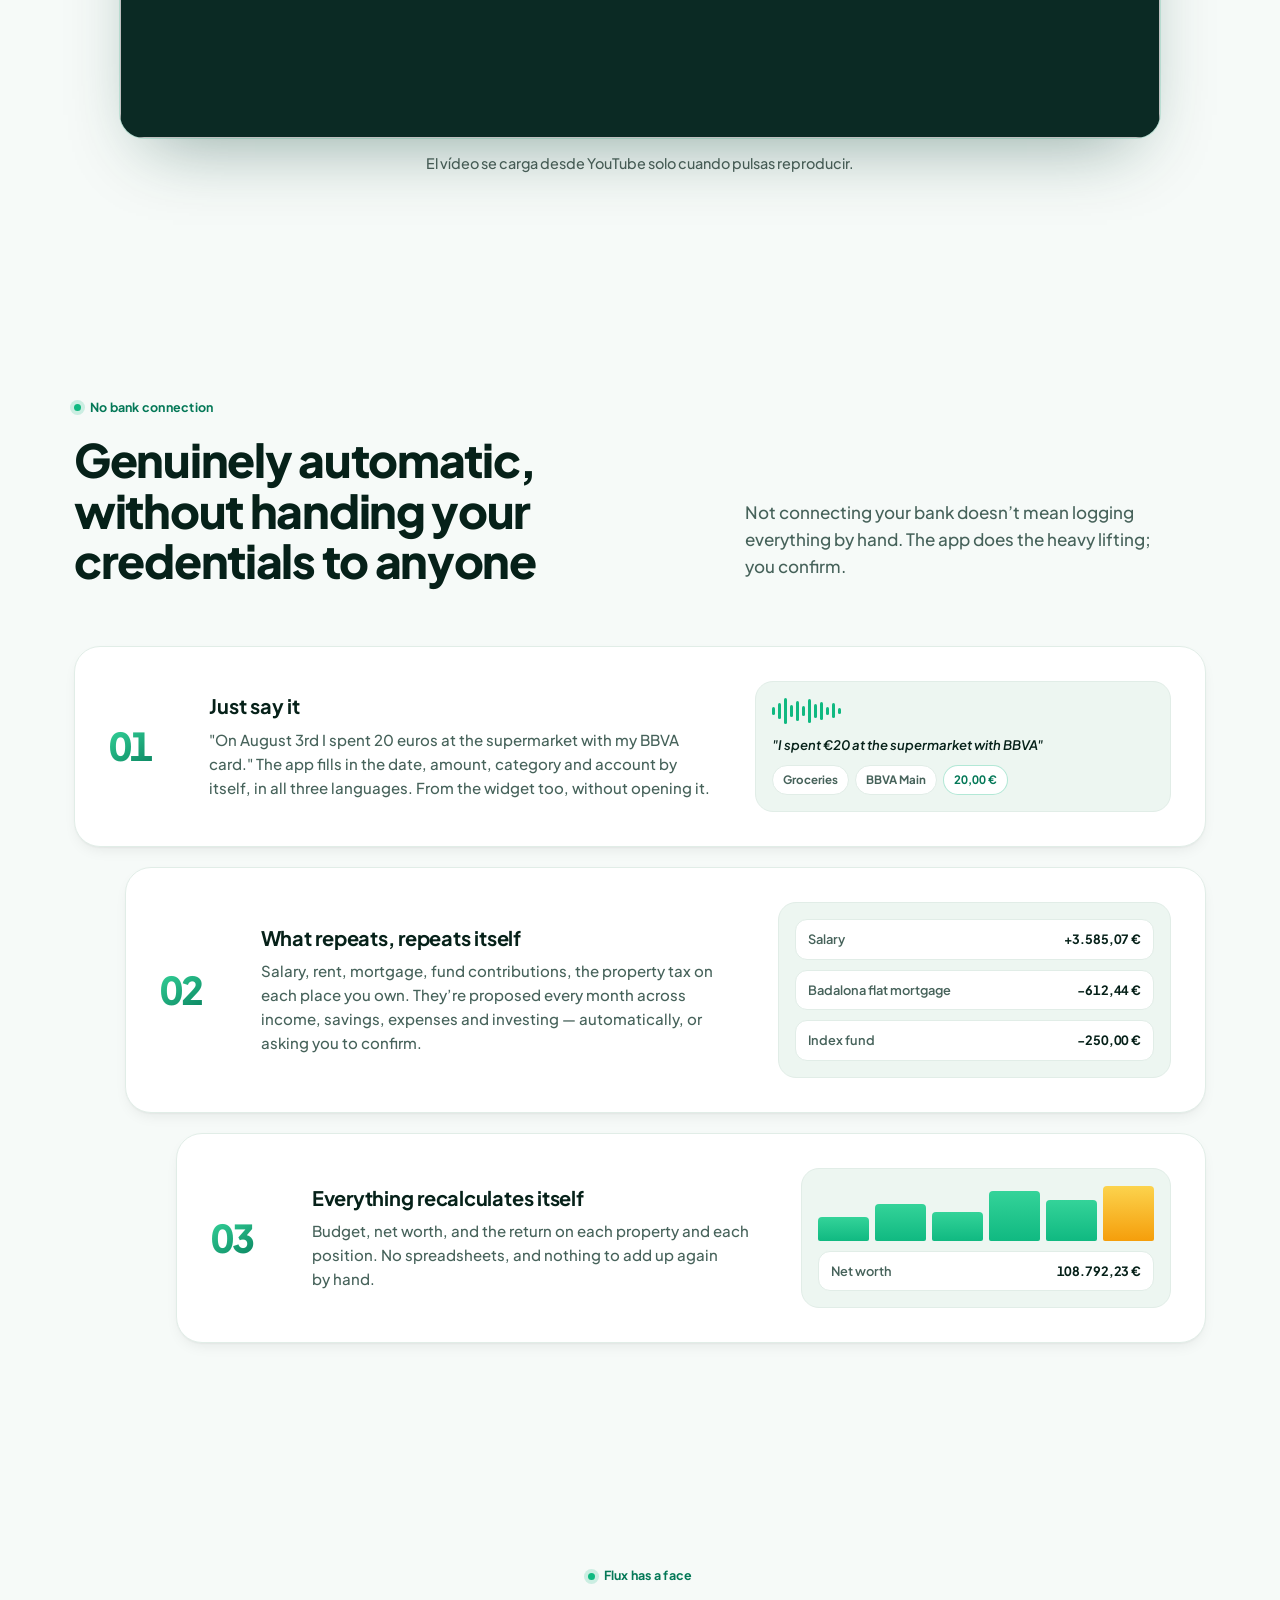
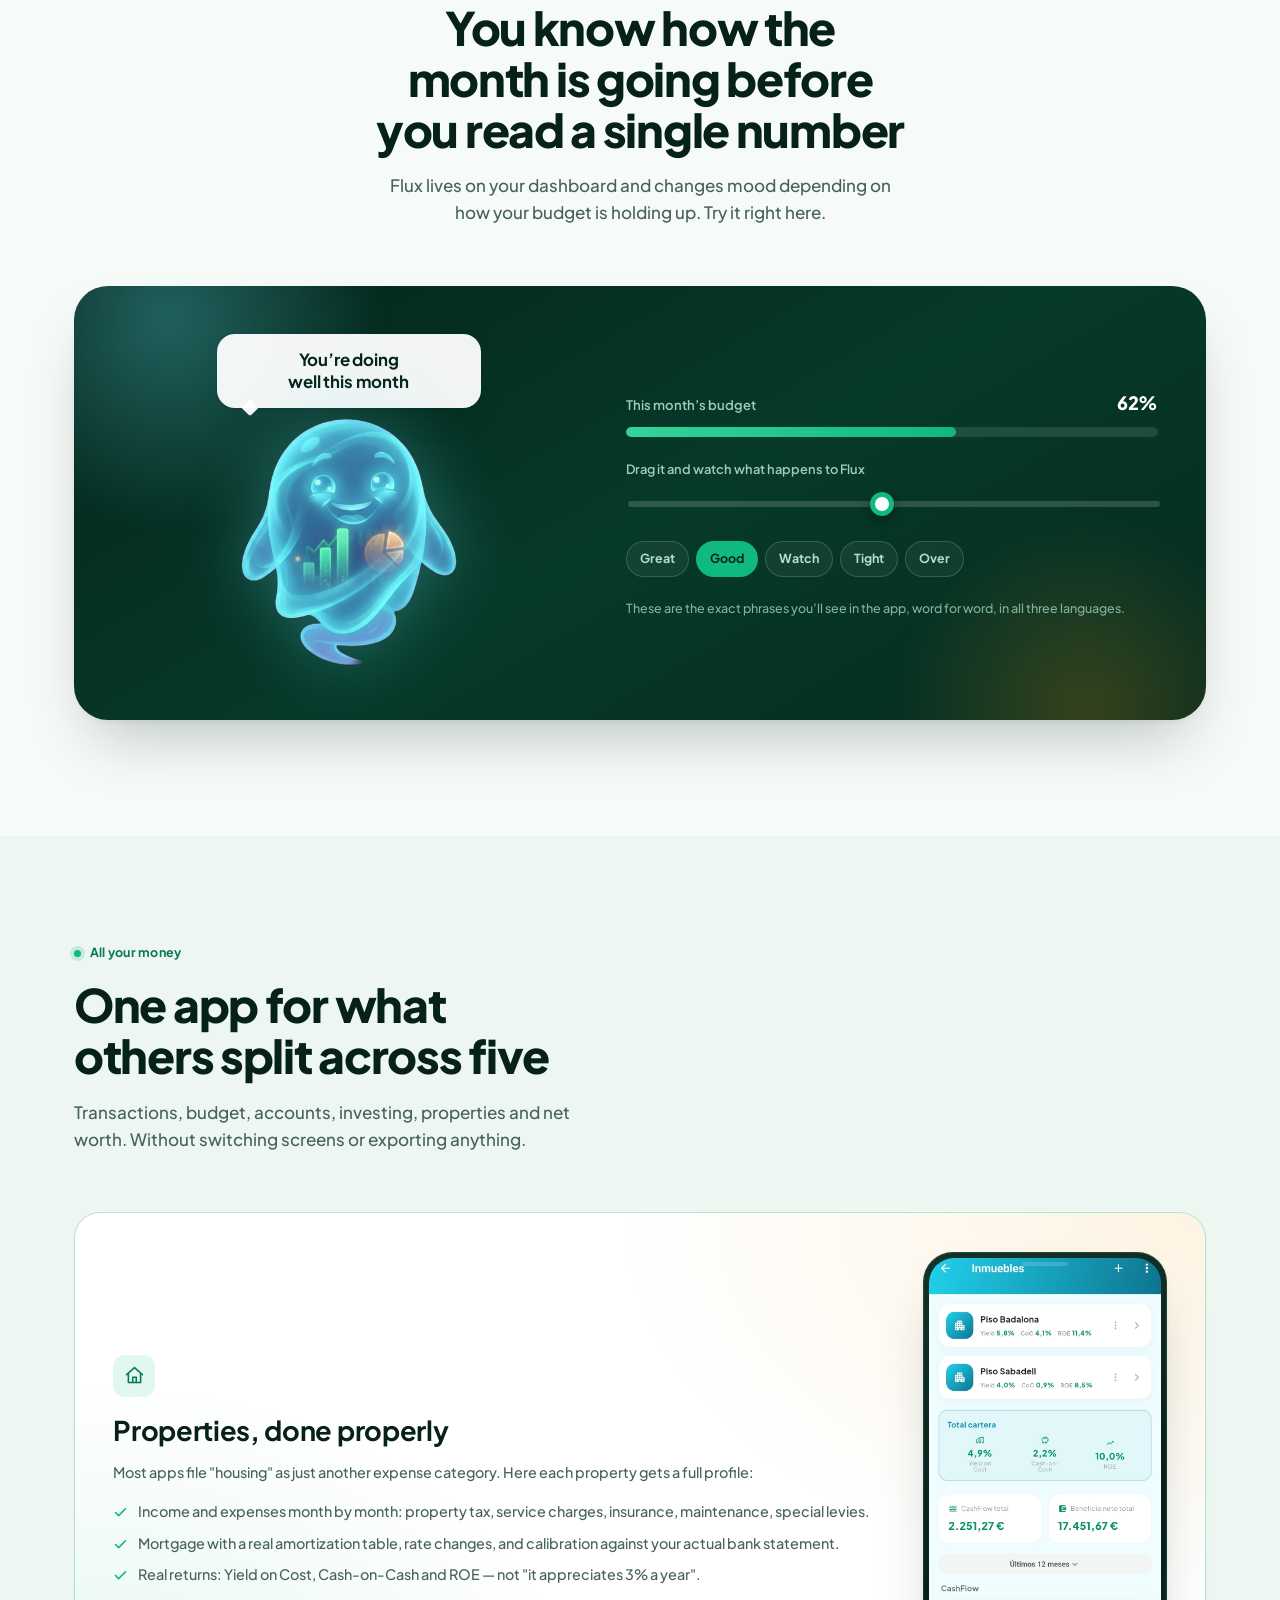
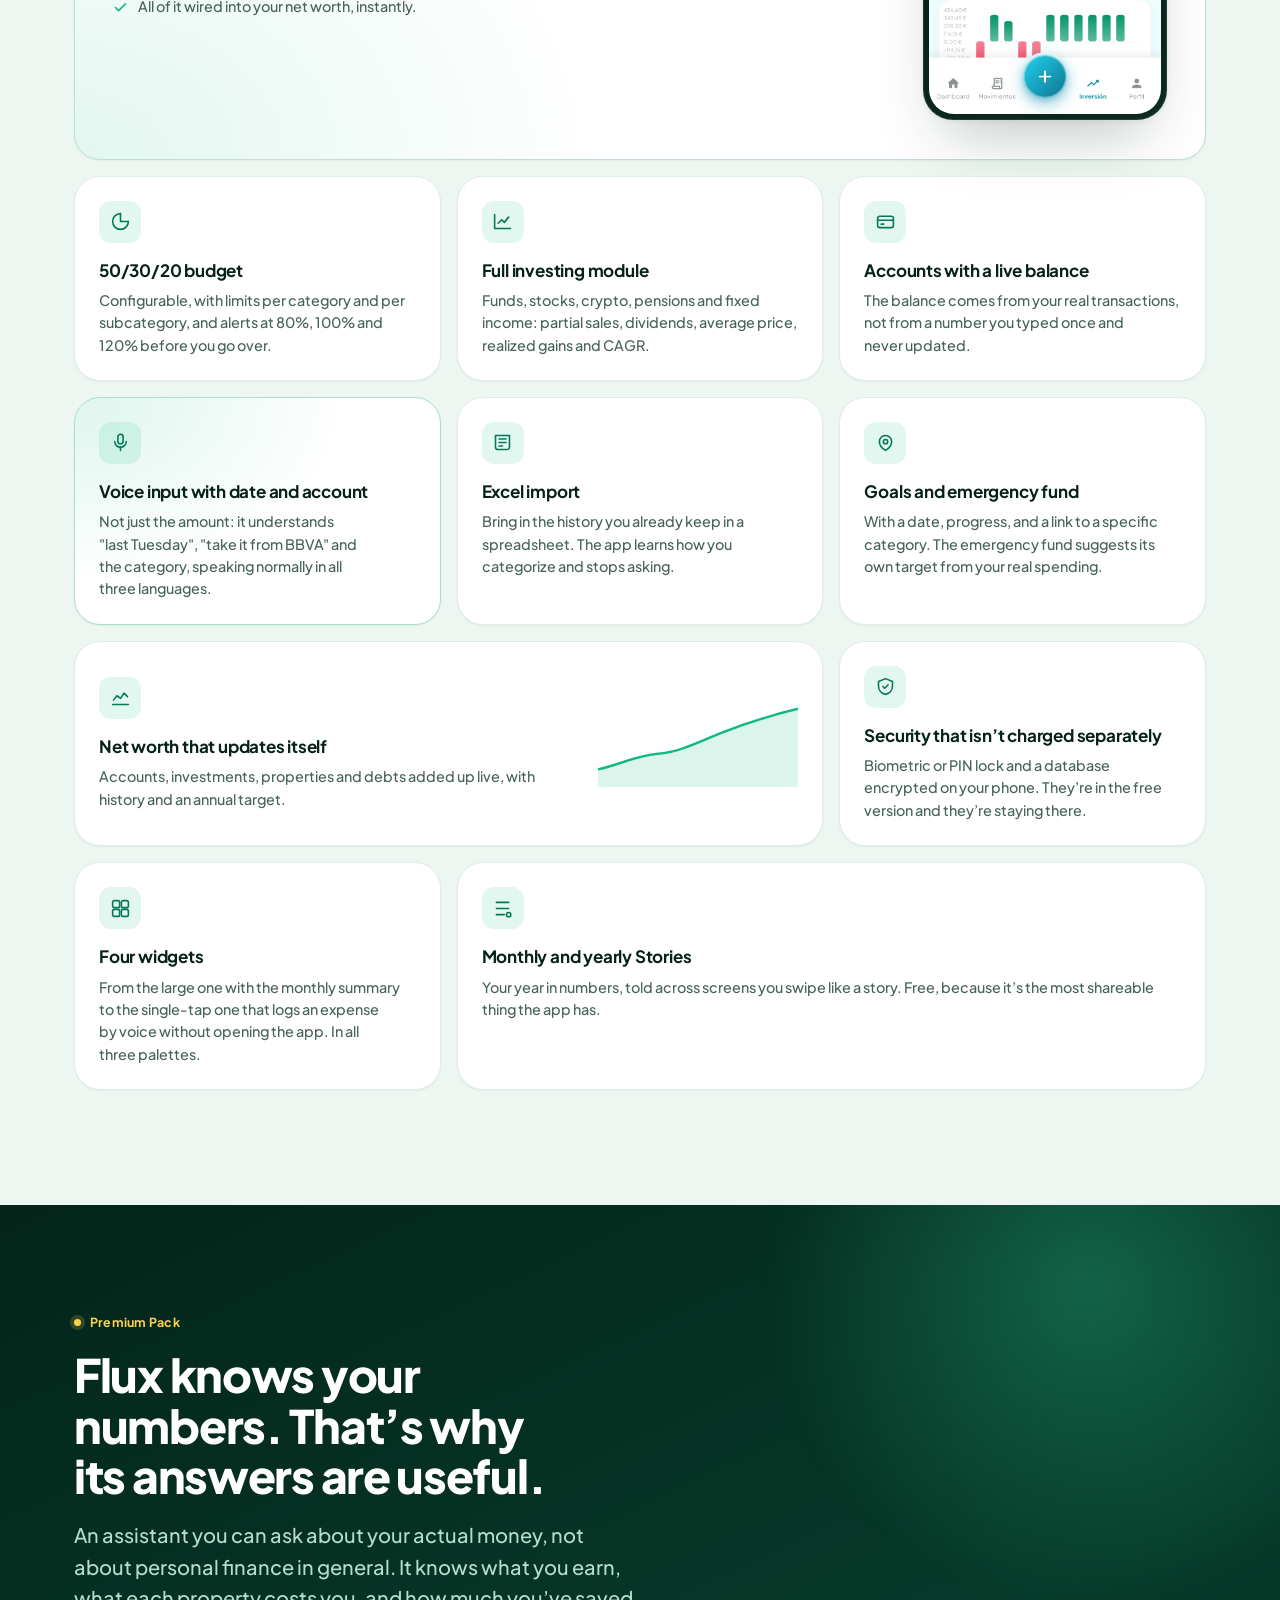
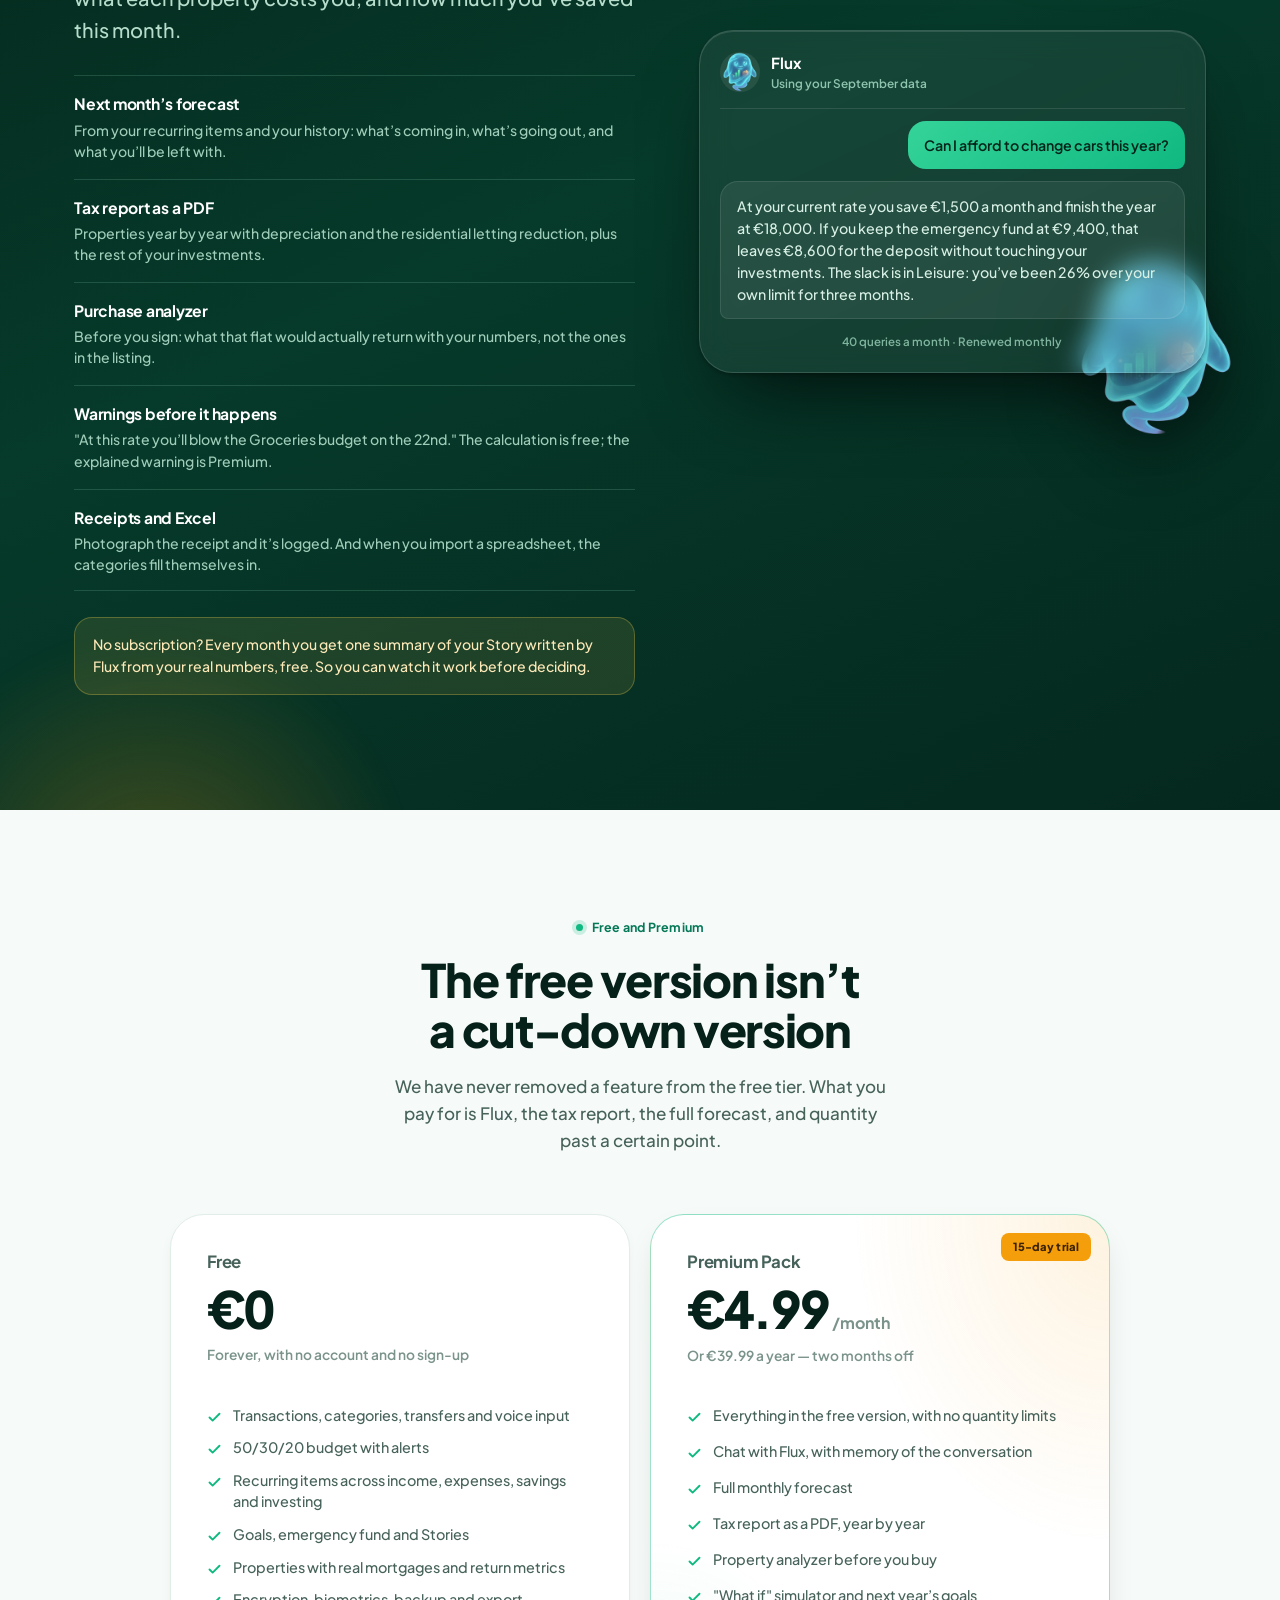
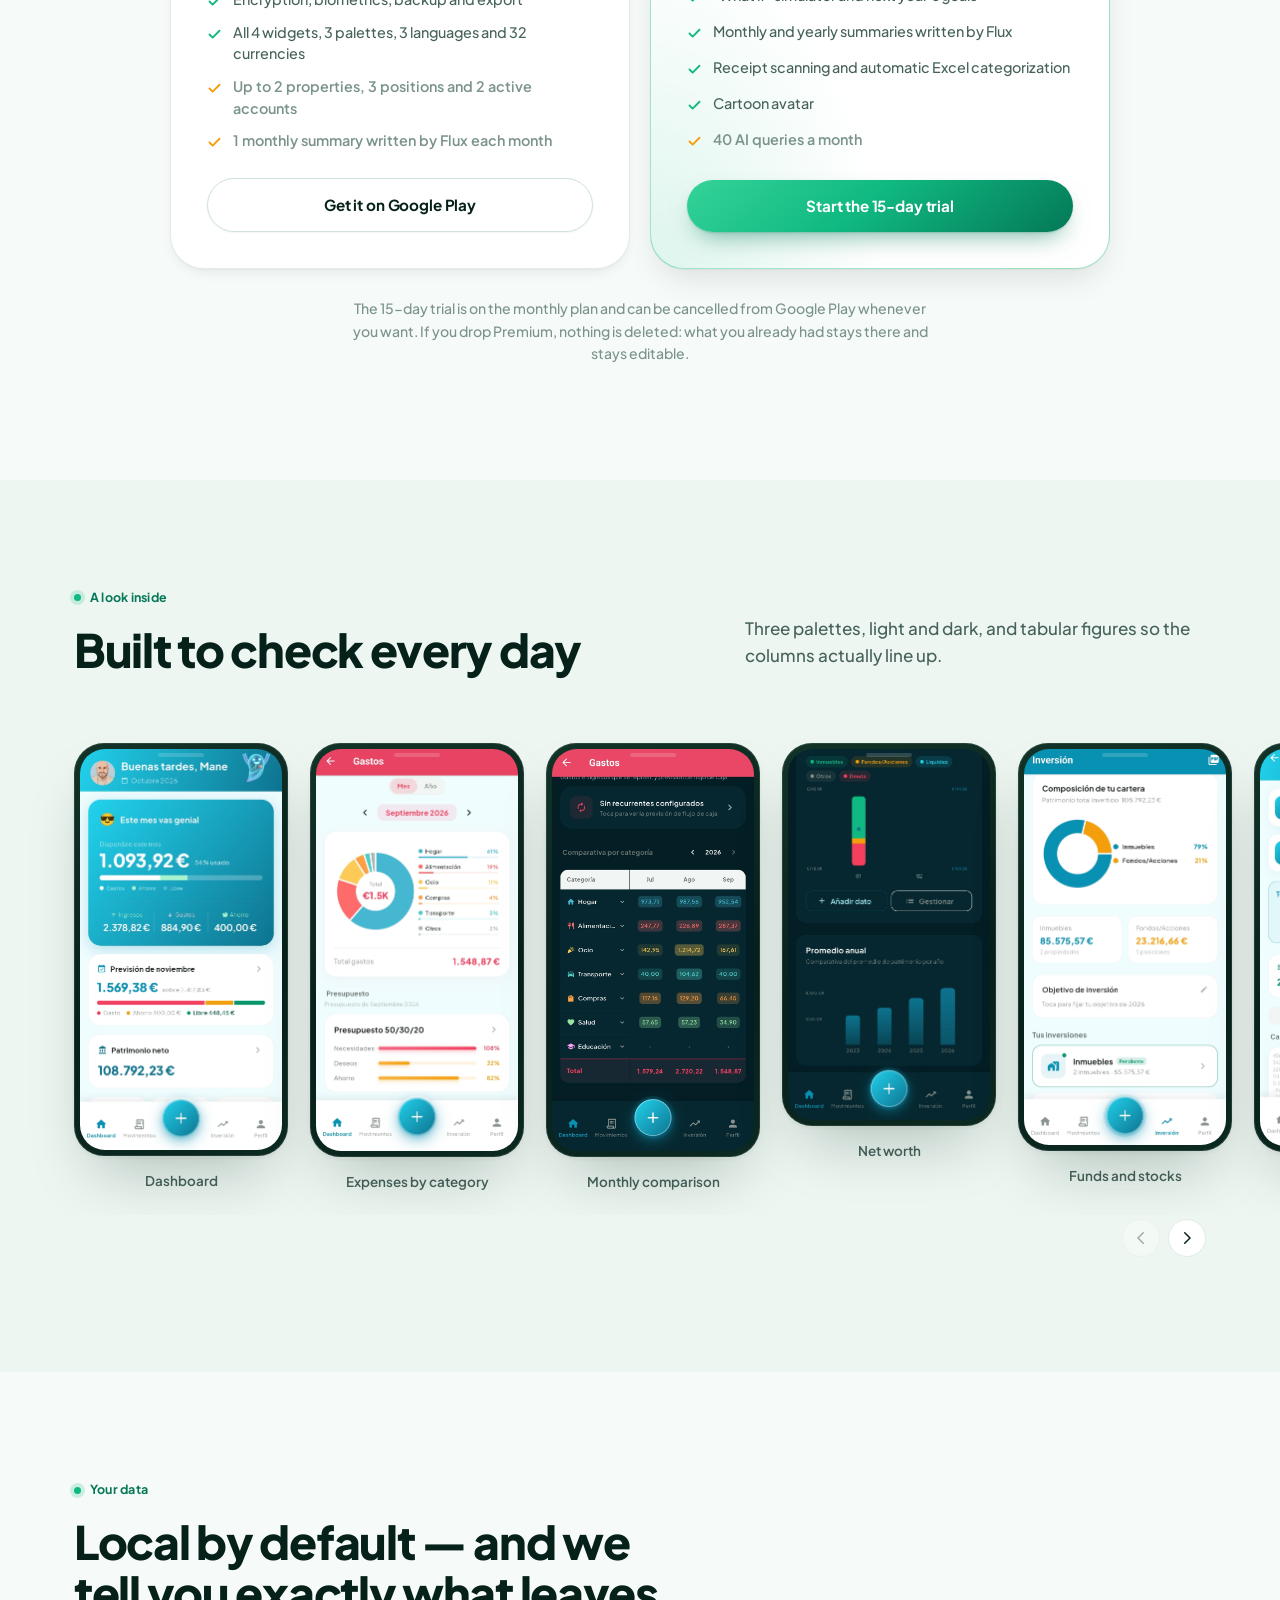
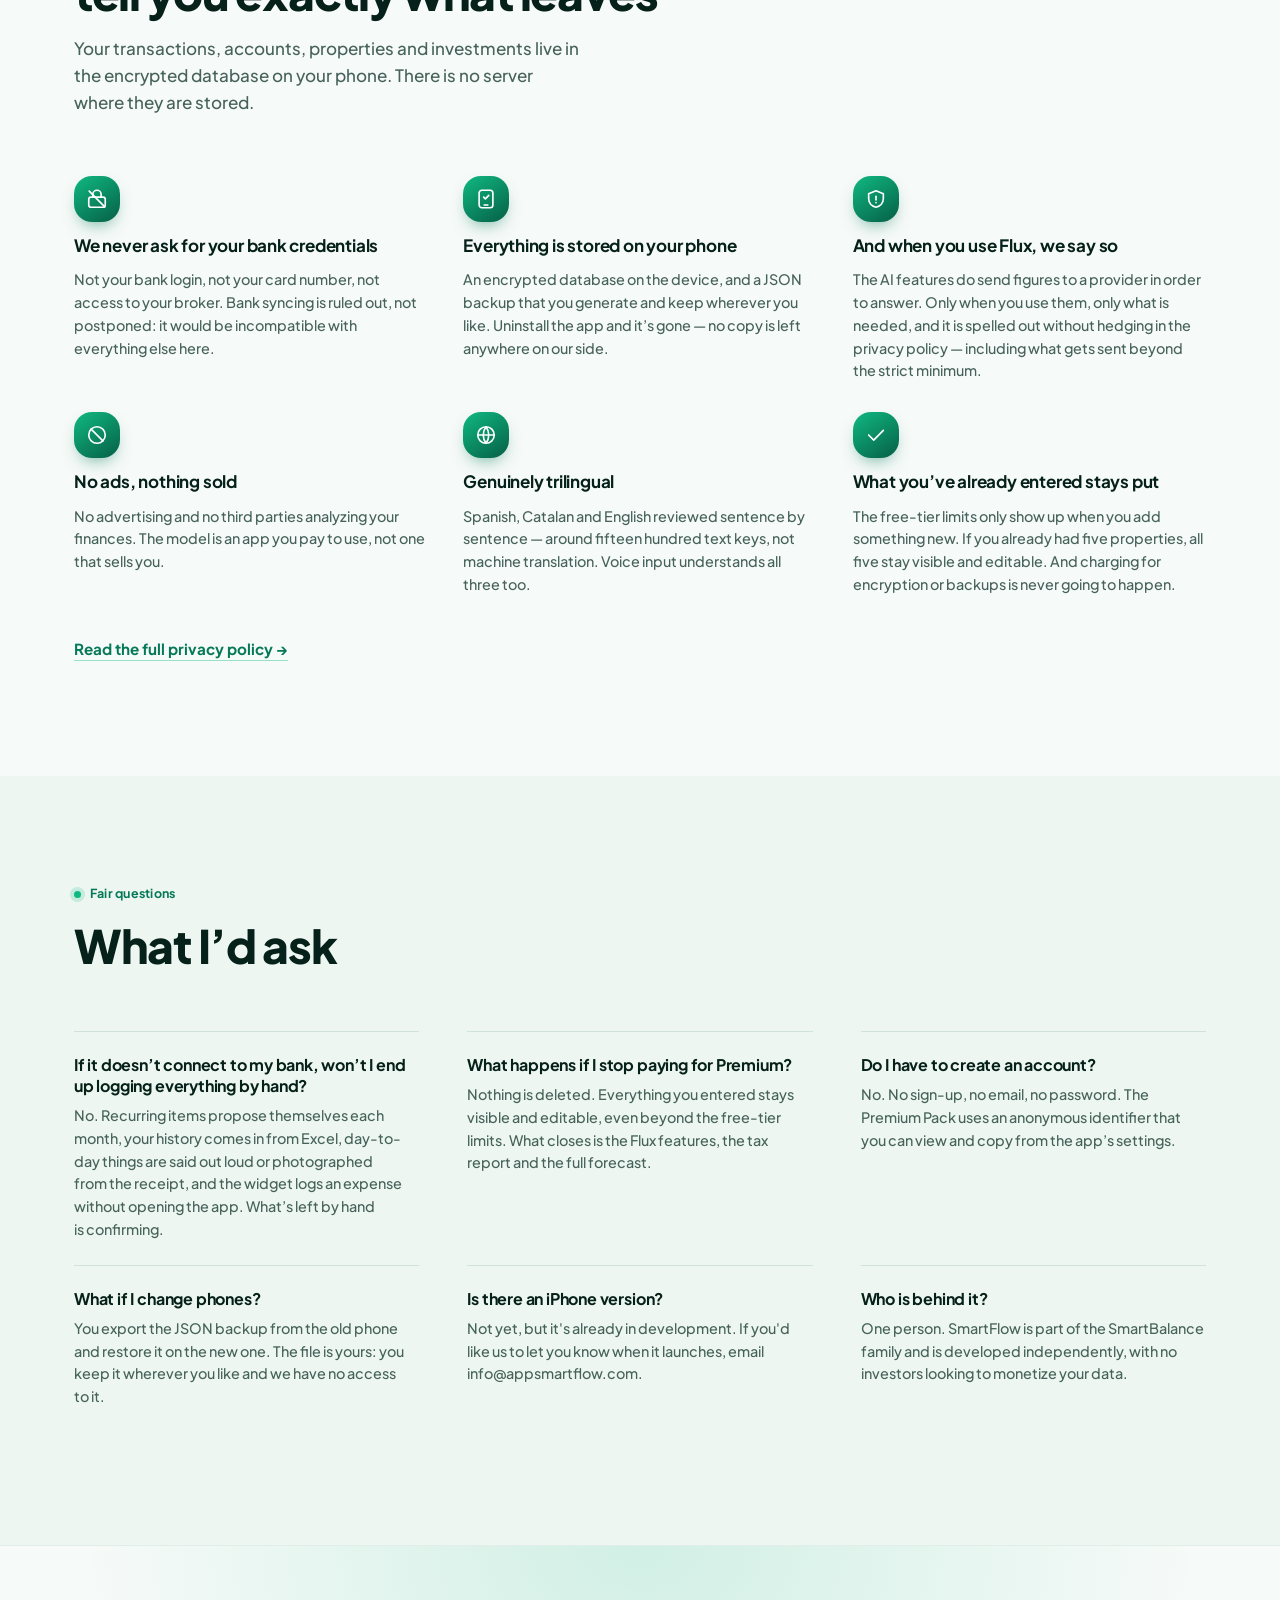
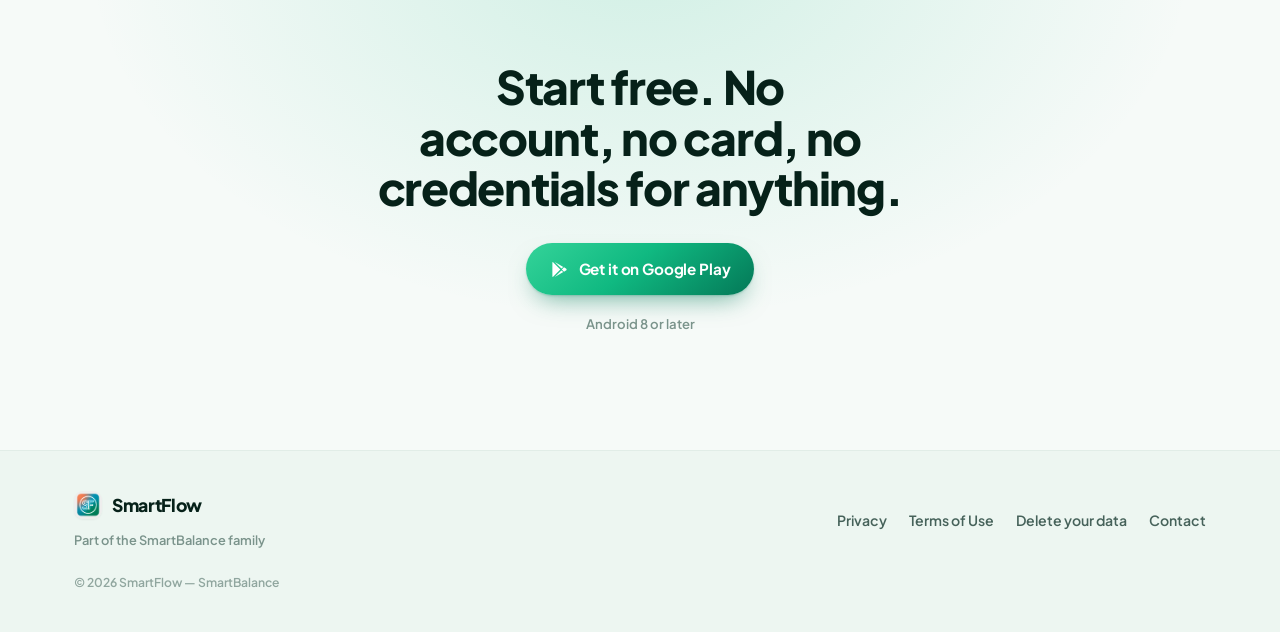
==== commit 85b2d15a: "Update index.html" ====
--- a/index.html
+++ b/index.html
@@ -25,6 +25,59 @@
   <link rel="preconnect" href="https://fonts.gstatic.com" crossorigin>
   <link rel="stylesheet" href="https://fonts.googleapis.com/css2?family=Plus+Jakarta+Sans:ital,wght@0,400;0,500;0,600;0,700;0,800;1,600&display=swap">
   <link rel="stylesheet" href="css/styles.css">
+
+  <!-- Vídeo de presentación: estilos propios de esta sección -->
+  <style>
+    .video-section { padding-top: 24px; }
+    .video-frame {
+      position: relative;
+      max-width: 1040px;
+      margin: 0 auto;
+      aspect-ratio: 16 / 9;
+      border-radius: 24px;
+      overflow: hidden;
+      background: #0b2a24;
+      box-shadow: 0 30px 70px -28px rgba(6, 60, 48, .45), 0 0 0 1px rgba(16, 185, 129, .18);
+    }
+    .video-frame img,
+    .video-frame iframe {
+      position: absolute; inset: 0;
+      width: 100%; height: 100%;
+      border: 0; display: block; object-fit: cover;
+    }
+    .video-play {
+      position: absolute; inset: 0;
+      display: grid; place-items: center;
+      padding: 0; border: 0; cursor: pointer;
+      background: transparent;
+    }
+    .video-play__btn {
+      display: grid; place-items: center;
+      width: 92px; height: 92px; border-radius: 50%;
+      background: #10B981; color: #fff;
+      box-shadow: 0 14px 34px -8px rgba(6, 95, 70, .55), 0 0 0 10px rgba(16, 185, 129, .18);
+      transition: transform .2s ease, box-shadow .2s ease;
+    }
+    .video-play__btn svg { width: 36px; height: 36px; margin-left: 5px; }
+    .video-play:hover .video-play__btn,
+    .video-play:focus-visible .video-play__btn {
+      transform: scale(1.07);
+      box-shadow: 0 18px 40px -8px rgba(6, 95, 70, .6), 0 0 0 14px rgba(16, 185, 129, .22);
+    }
+    .video-play:focus-visible { outline: 3px solid #10B981; outline-offset: -3px; border-radius: 24px; }
+    .video-note {
+      max-width: 1040px; margin: 14px auto 0;
+      text-align: center; font-size: .9rem; opacity: .7;
+    }
+    @media (max-width: 640px) {
+      .video-frame { border-radius: 16px; }
+      .video-play__btn { width: 68px; height: 68px; }
+      .video-play__btn svg { width: 26px; height: 26px; }
+    }
+    @media (prefers-reduced-motion: reduce) {
+      .video-play__btn { transition: none; }
+    }
+  </style>
 </head>
 <body>
   <a class="skip-link" href="#main" data-i18n="a11y.skip">Saltar al contenido</a>
@@ -162,6 +215,28 @@
         <span data-i18n="strip.5">0 anuncios</span><i></i>
         <span data-i18n="strip.6">Copia de seguridad tuya, en JSON</span><i></i>
       </div>
+    </div>
+  </section>
+
+  <!-- =============================== VÍDEO ============================== -->
+  <section class="section video-section" id="video">
+    <div class="container">
+      <header class="section__head section__head--center">
+        <p class="eyebrow" data-reveal><span class="dot" aria-hidden="true"></span><span data-i18n="video.eyebrow">En 2 minutos</span></p>
+        <h2 data-reveal data-i18n="video.title">Mira SmartFlow por dentro</h2>
+        <p class="lede lede--sm" data-reveal data-i18n="video.sub">Voz, recurrentes, inmuebles con hipoteca real, inversión y el Pack Premium, tal como funcionan en la app.</p>
+      </header>
+
+      <div class="video-frame" data-reveal data-video-id="cLqHogoB60k">
+        <img src="assets/video-poster.jpg" width="1280" height="720" loading="lazy" decoding="async" alt="">
+        <button type="button" class="video-play" data-video-play
+                data-i18n-aria="video.play" aria-label="Reproducir vídeo">
+          <span class="video-play__btn" aria-hidden="true">
+            <svg viewBox="0 0 24 24" fill="currentColor"><path d="M8 5.5v13a1 1 0 0 0 1.5.86l10.4-6.5a1 1 0 0 0 0-1.72L9.5 4.64A1 1 0 0 0 8 5.5Z"/></svg>
+          </span>
+        </button>
+      </div>
+      <p class="video-note" data-i18n="video.note">El vídeo se carga desde YouTube solo cuando pulsas reproducir.</p>
     </div>
   </section>
 
@@ -675,5 +750,21 @@
   </footer>
 
   <script src="js/main.js"></script>
+  <script>
+    // Vídeo: no se conecta con YouTube hasta que la persona pulsa reproducir.
+    document.querySelectorAll('[data-video-play]').forEach(function (btn) {
+      btn.addEventListener('click', function () {
+        var frame = btn.closest('[data-video-id]');
+        var iframe = document.createElement('iframe');
+        iframe.src = 'https://www.youtube-nocookie.com/embed/' + frame.getAttribute('data-video-id') +
+                     '?autoplay=1&rel=0&playsinline=1';
+        iframe.title = 'SmartFlow';
+        iframe.allow = 'autoplay; encrypted-media; picture-in-picture; fullscreen';
+        iframe.allowFullscreen = true;
+        frame.innerHTML = '';
+        frame.appendChild(iframe);
+      });
+    });
+  </script>
 </body>
 </html>
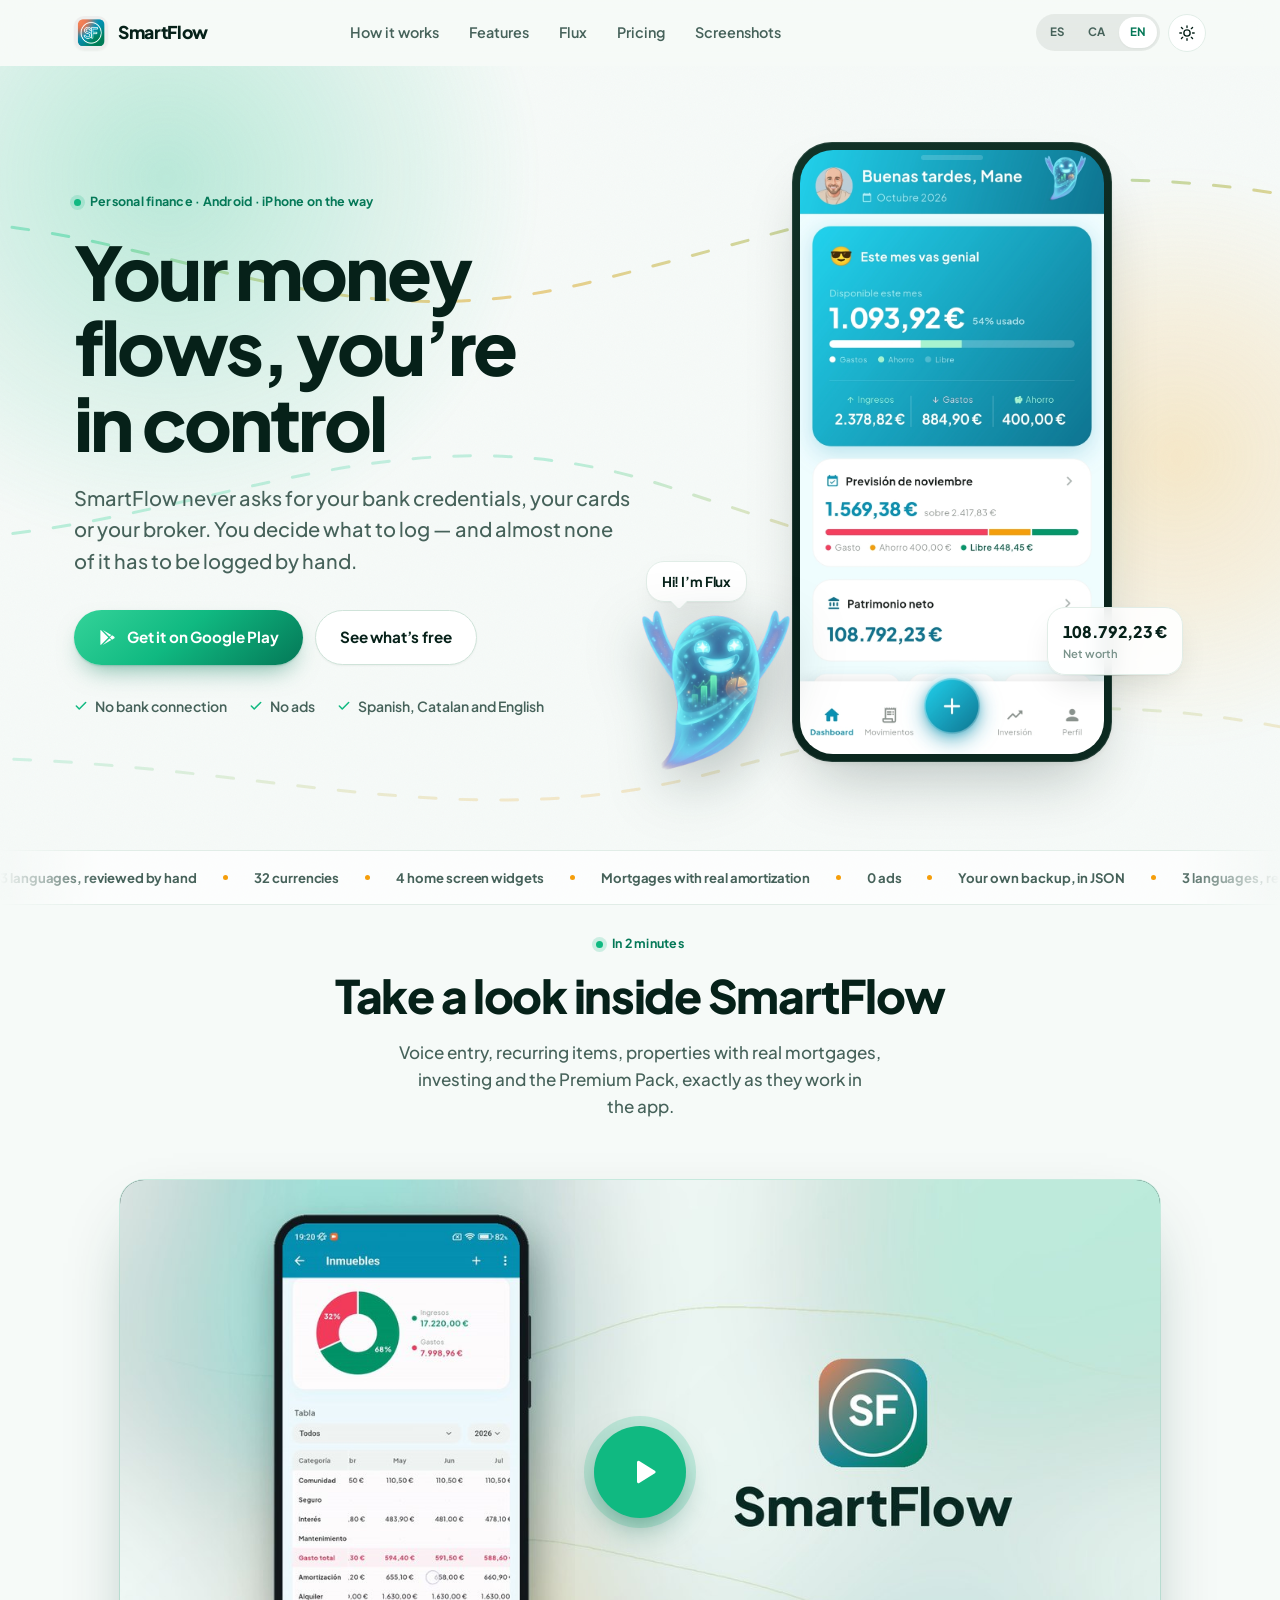
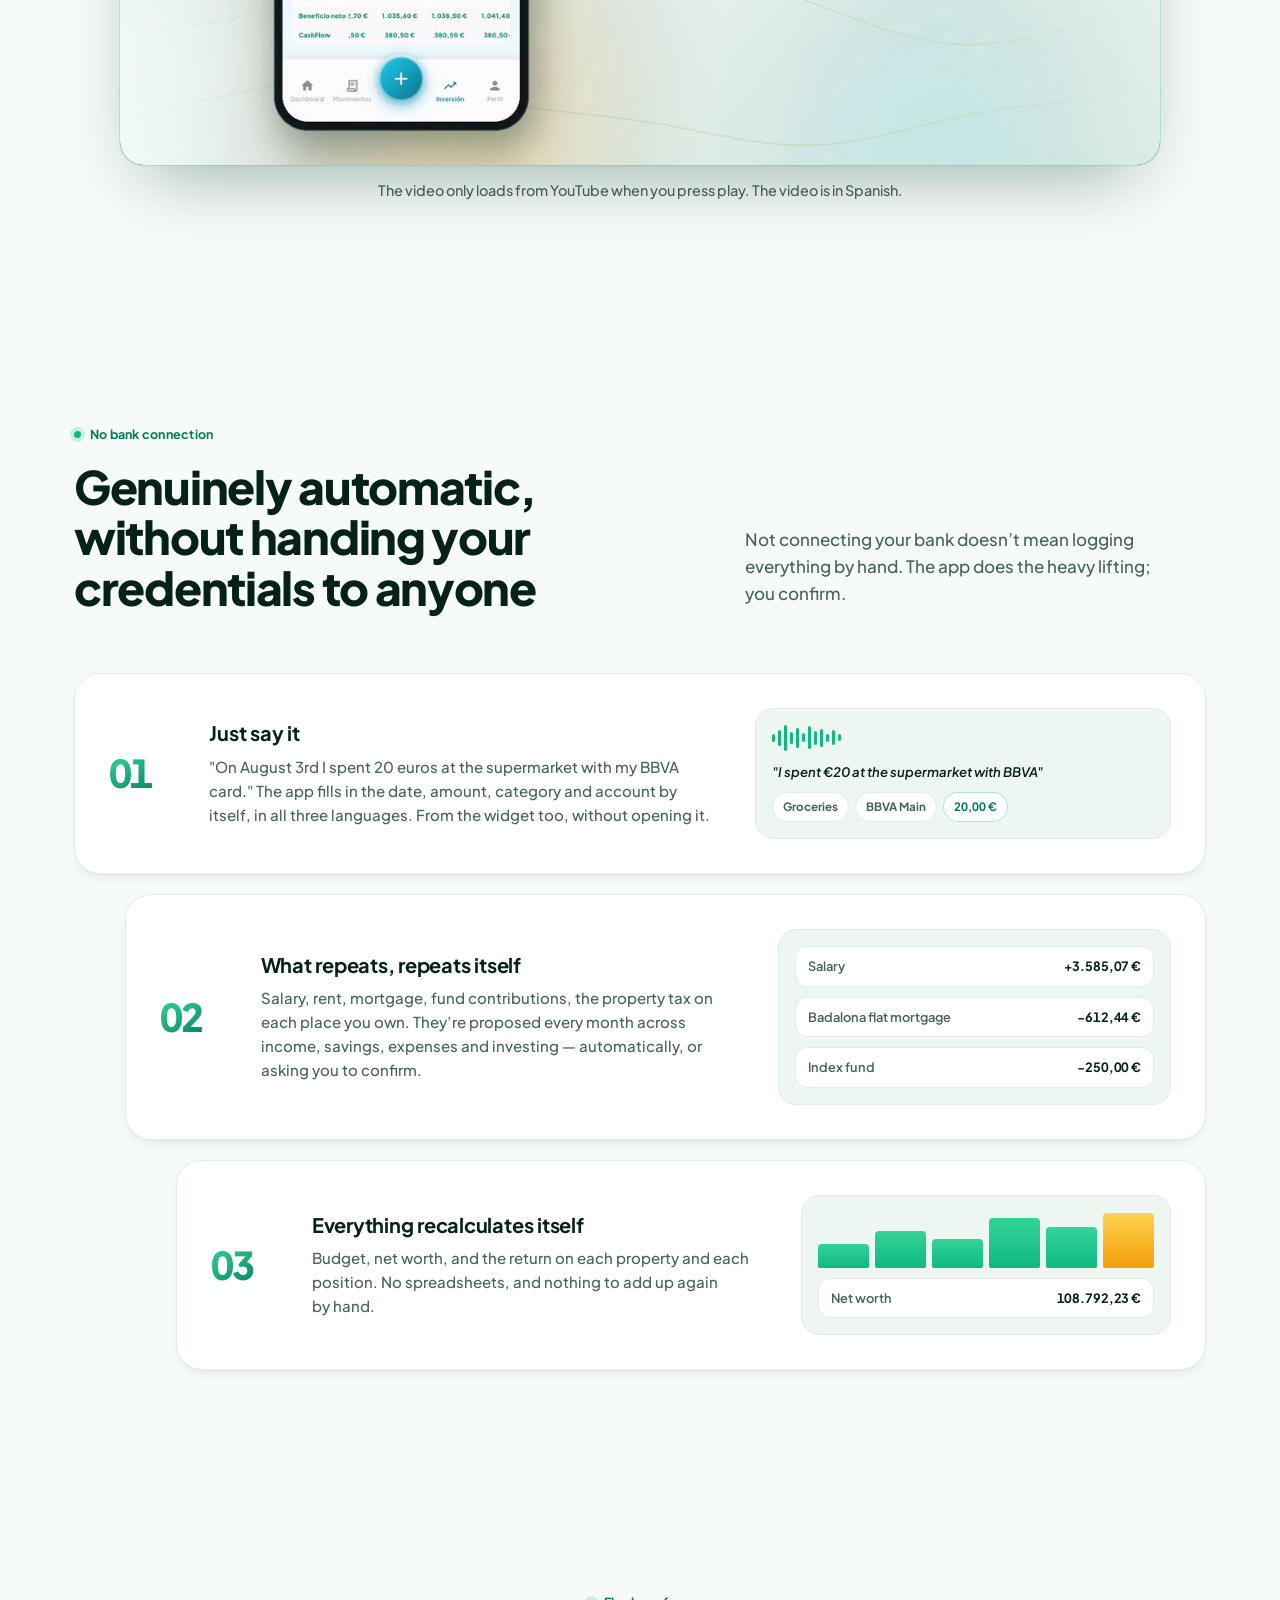
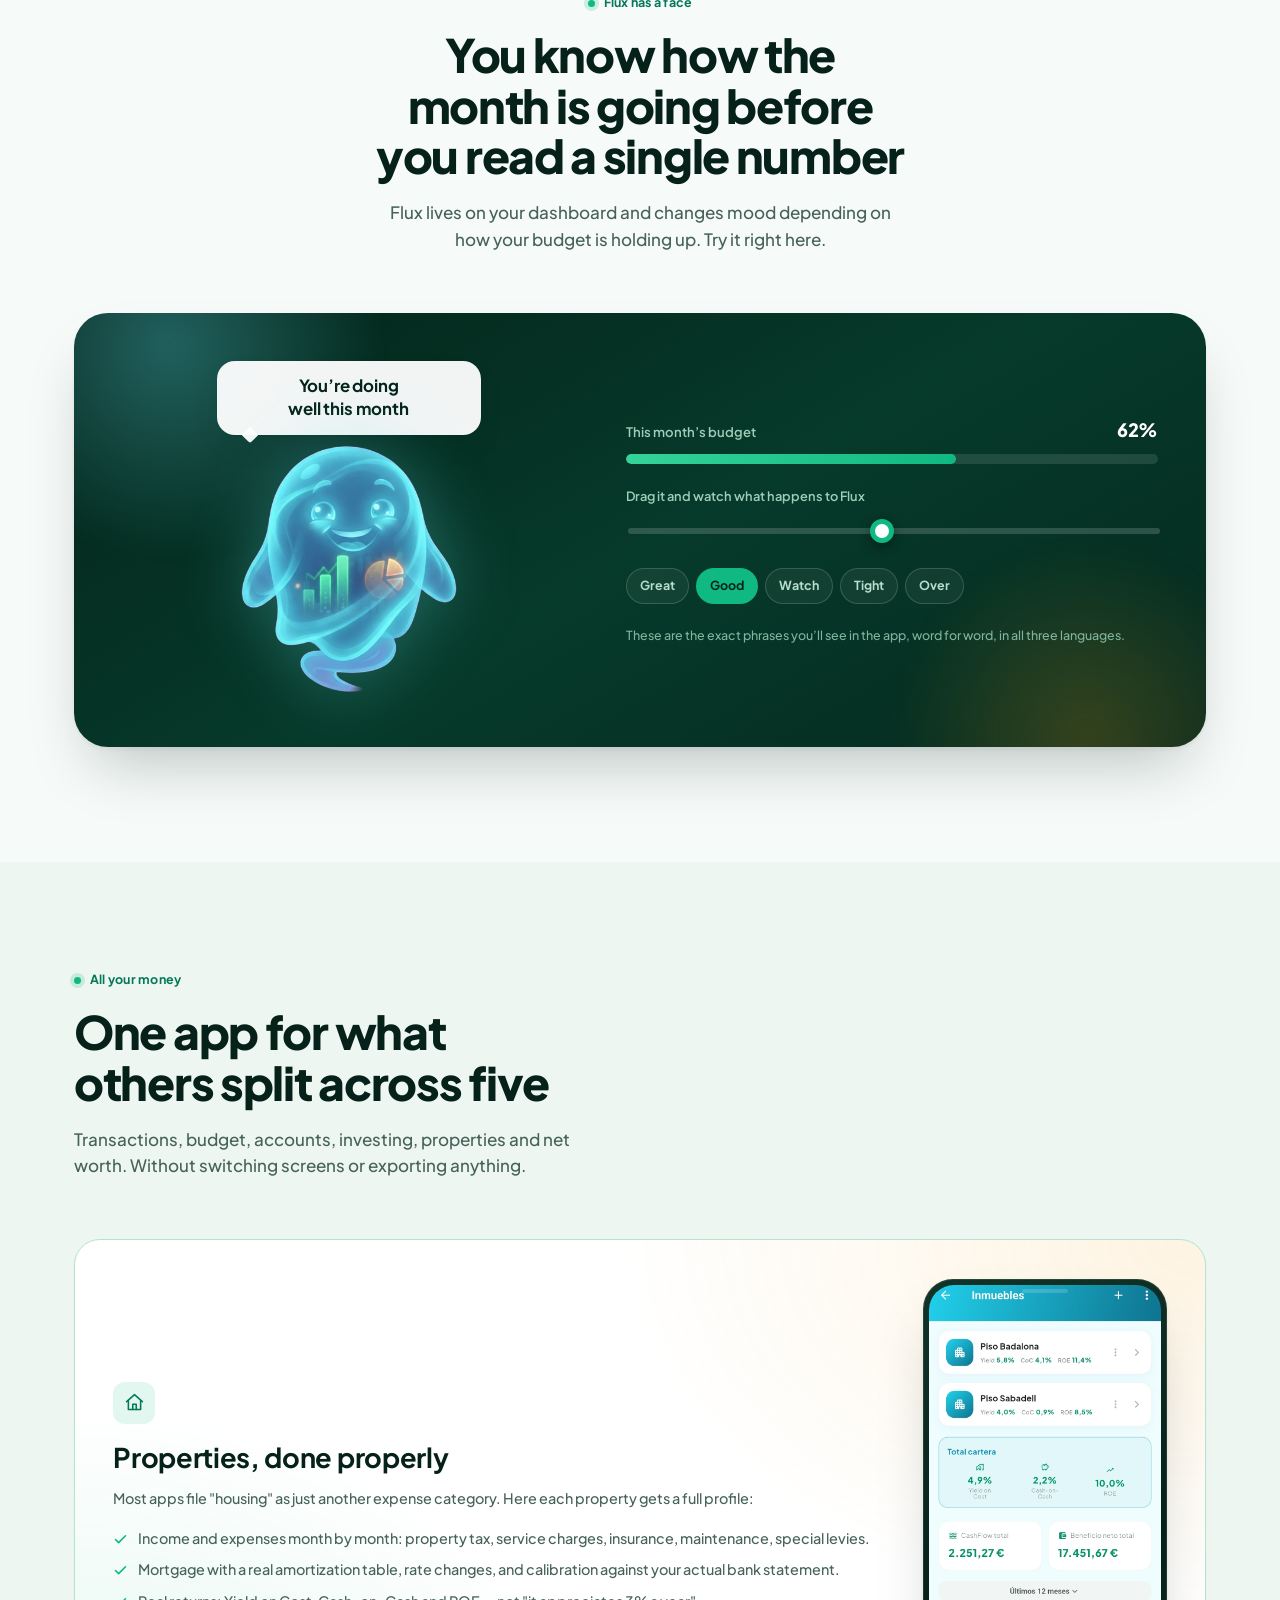
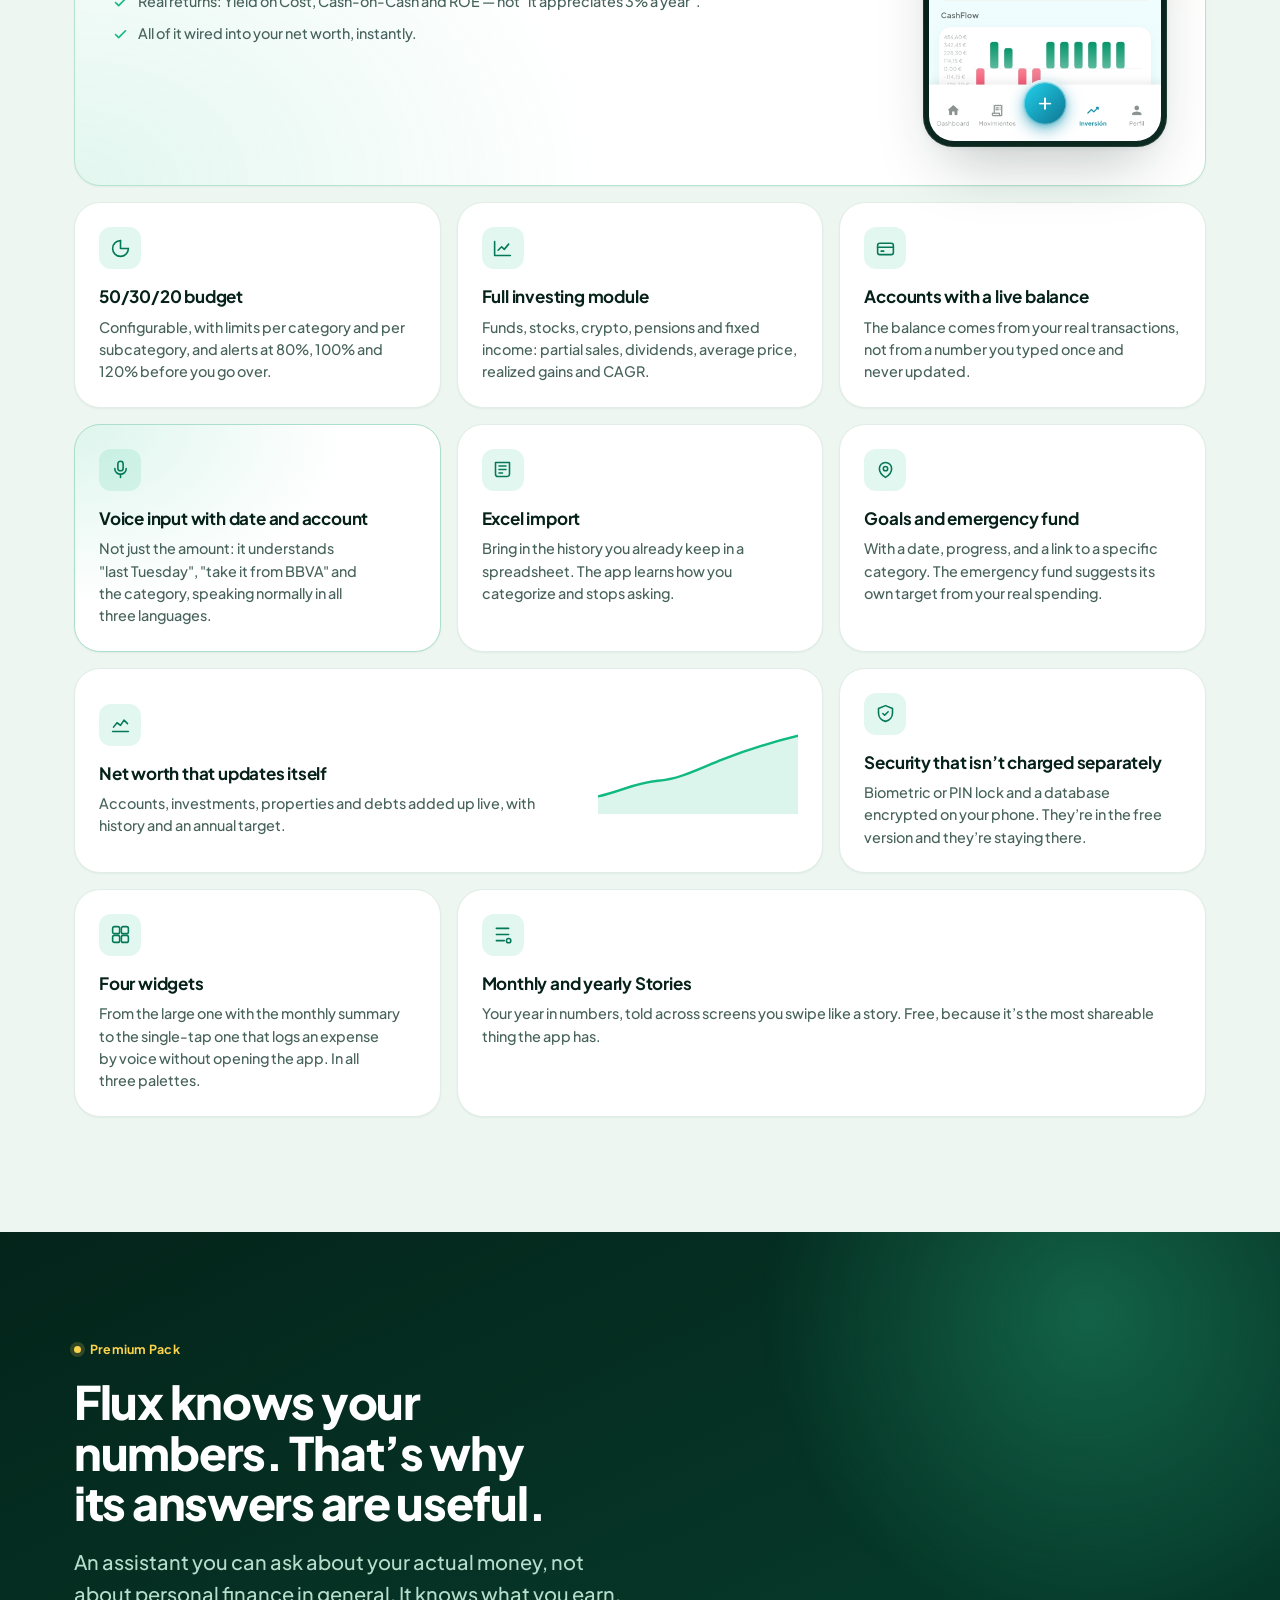
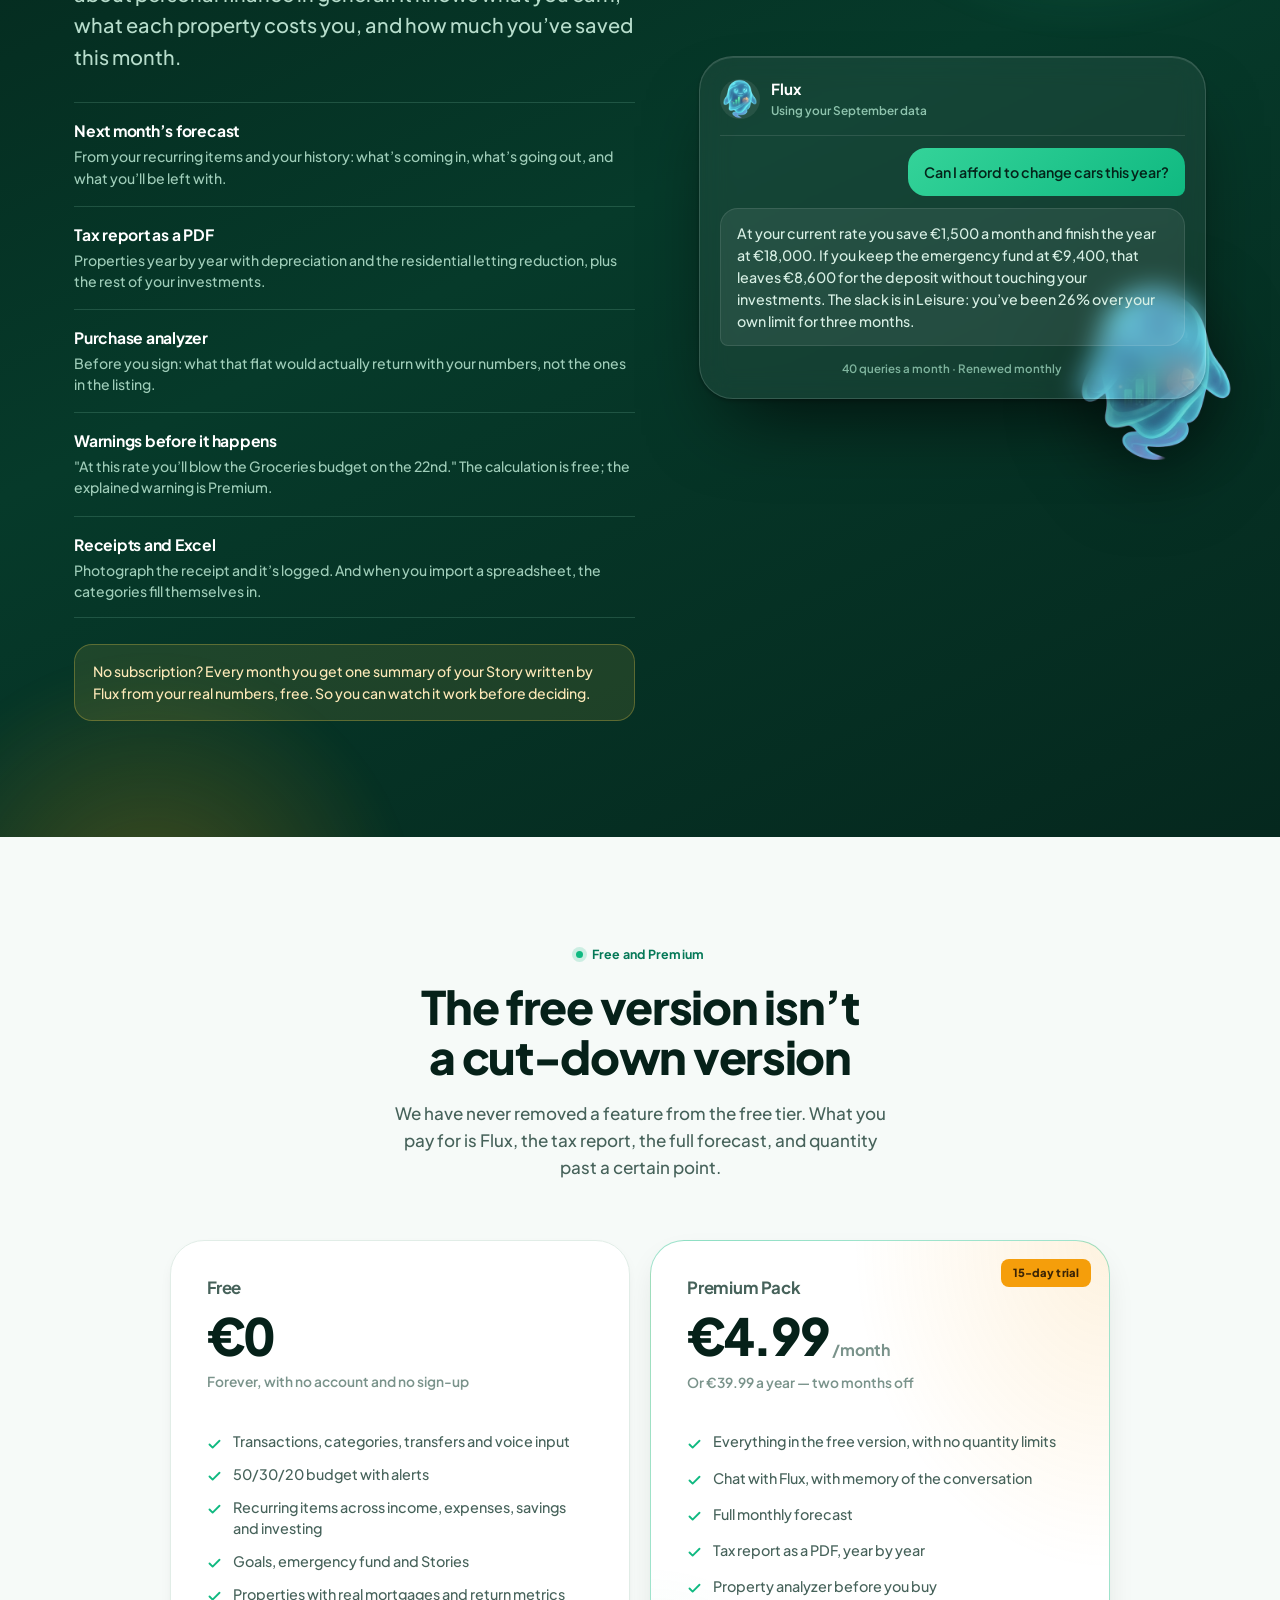
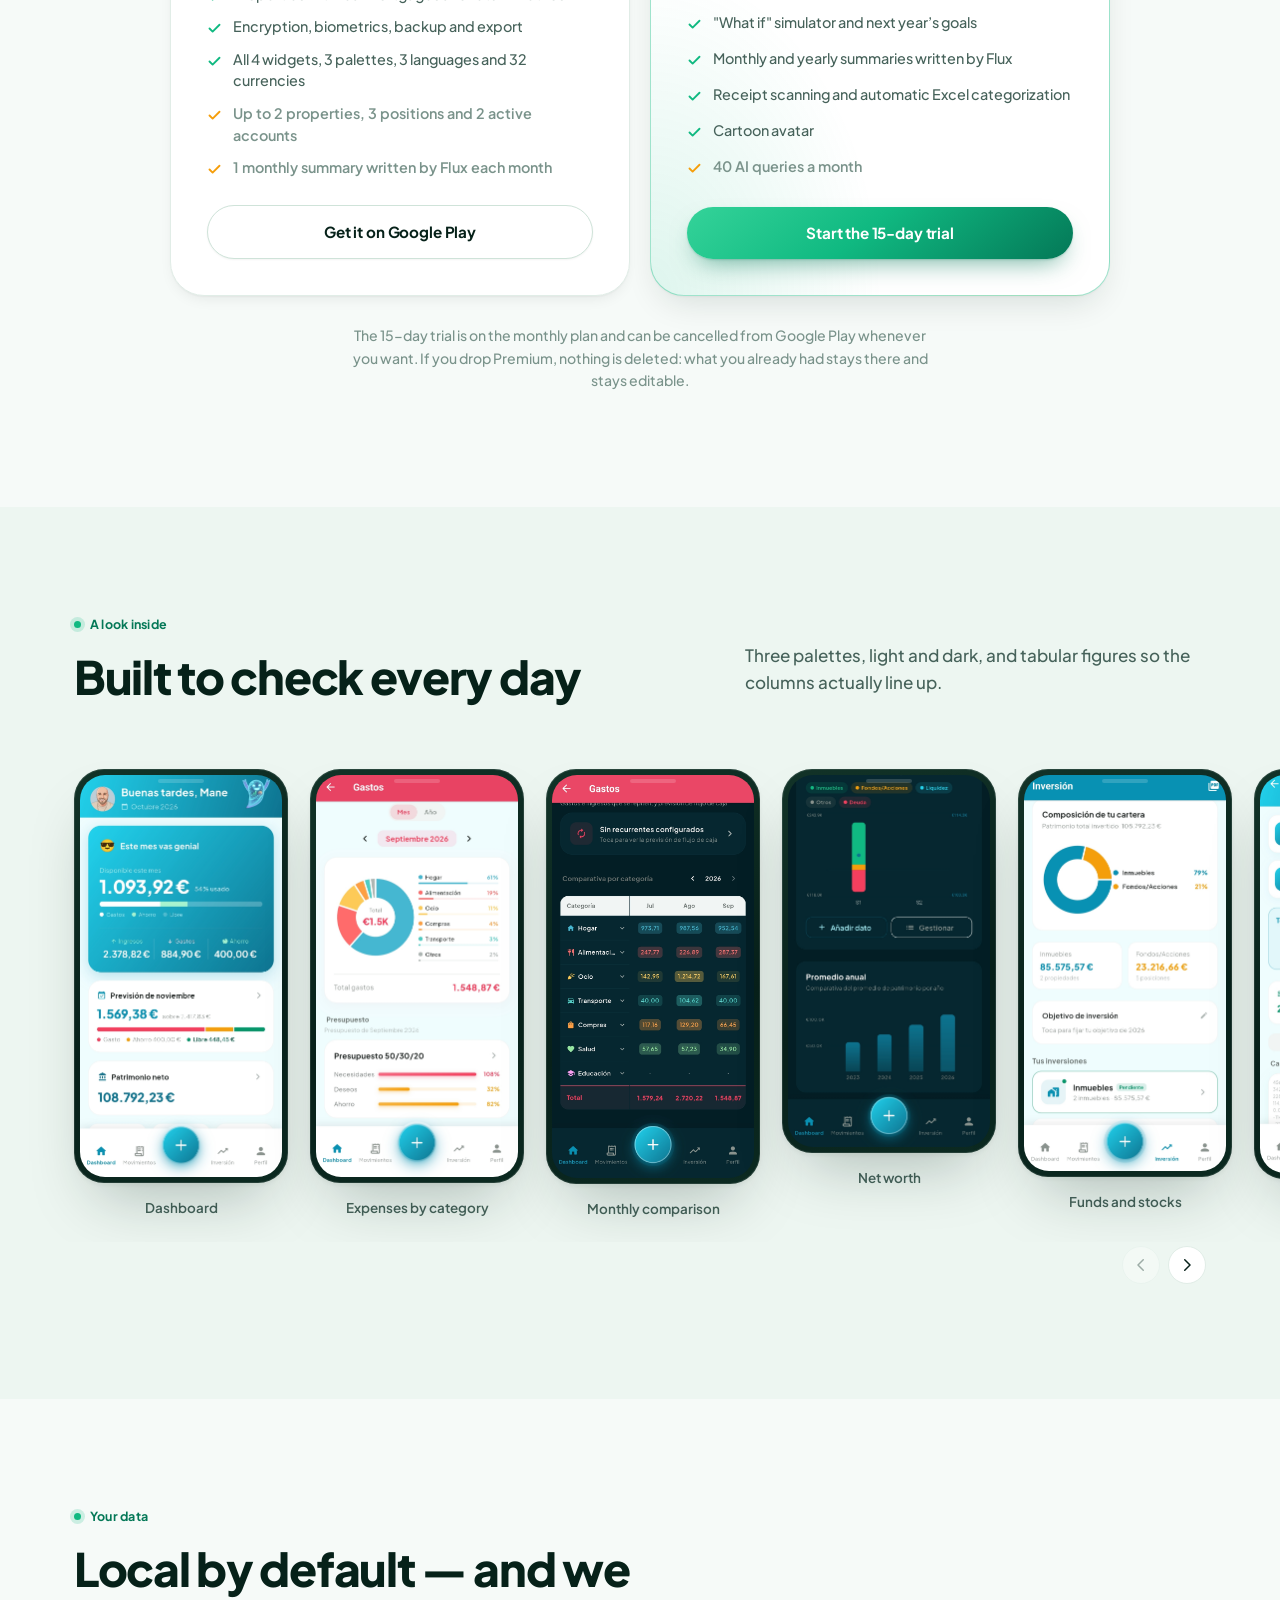
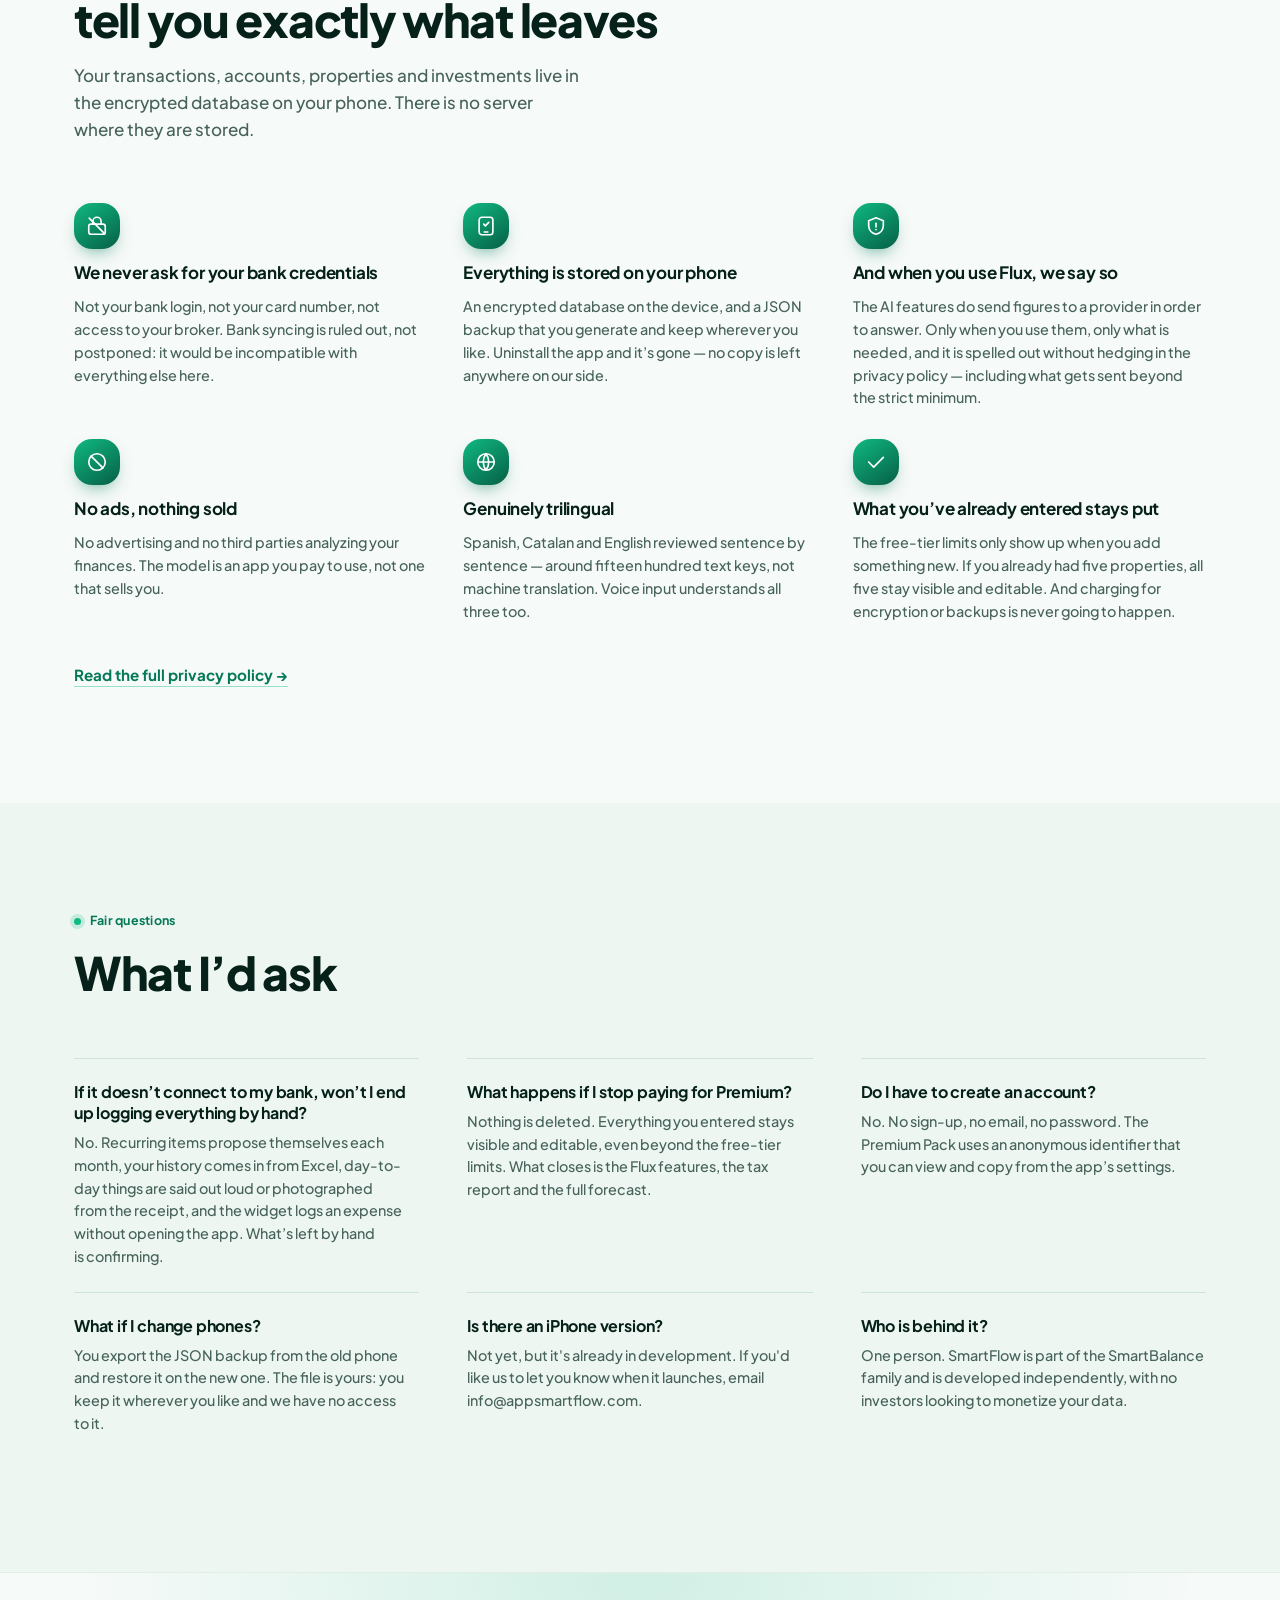
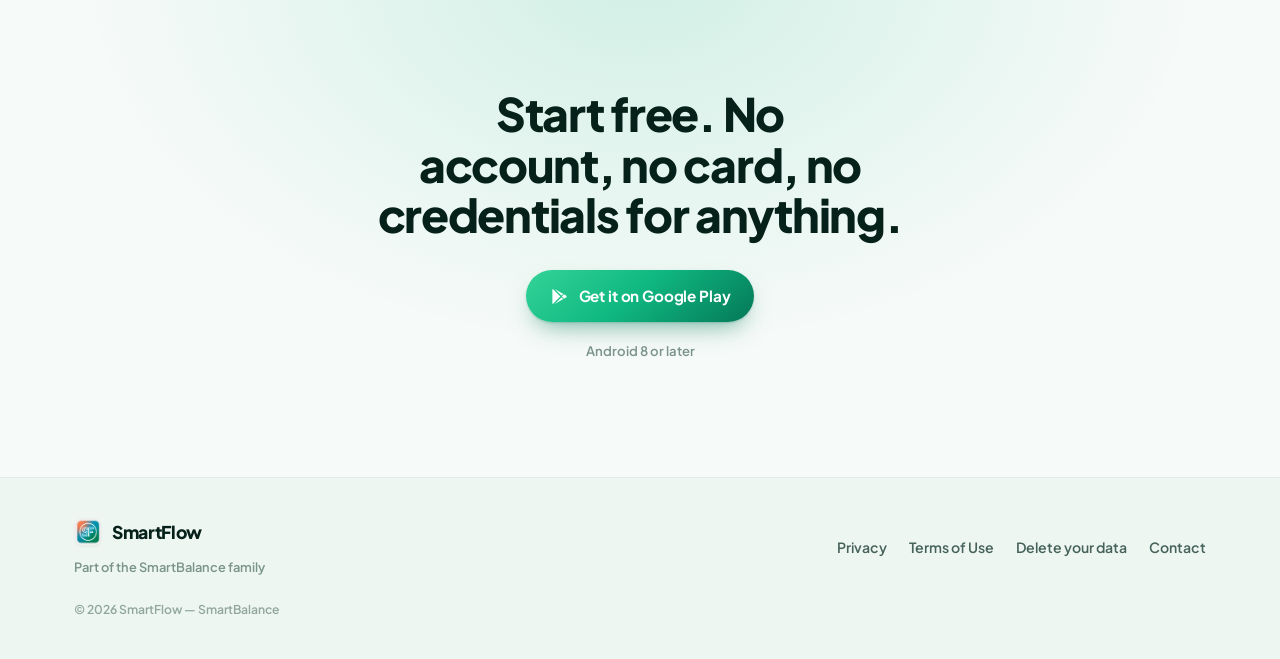
==== commit 7afb592b: "Update index.html" ====
--- a/index.html
+++ b/index.html
@@ -227,7 +227,7 @@
         <p class="lede lede--sm" data-reveal data-i18n="video.sub">Voz, recurrentes, inmuebles con hipoteca real, inversión y el Pack Premium, tal como funcionan en la app.</p>
       </header>
 
-      <div class="video-frame" data-reveal data-video-id="cLqHogoB60k">
+      <div class="video-frame" data-reveal data-video-id="GTGxbxAcx5E">
         <img src="assets/video-poster.jpg" width="1280" height="720" loading="lazy" decoding="async" alt="">
         <button type="button" class="video-play" data-video-play
                 data-i18n-aria="video.play" aria-label="Reproducir vídeo">
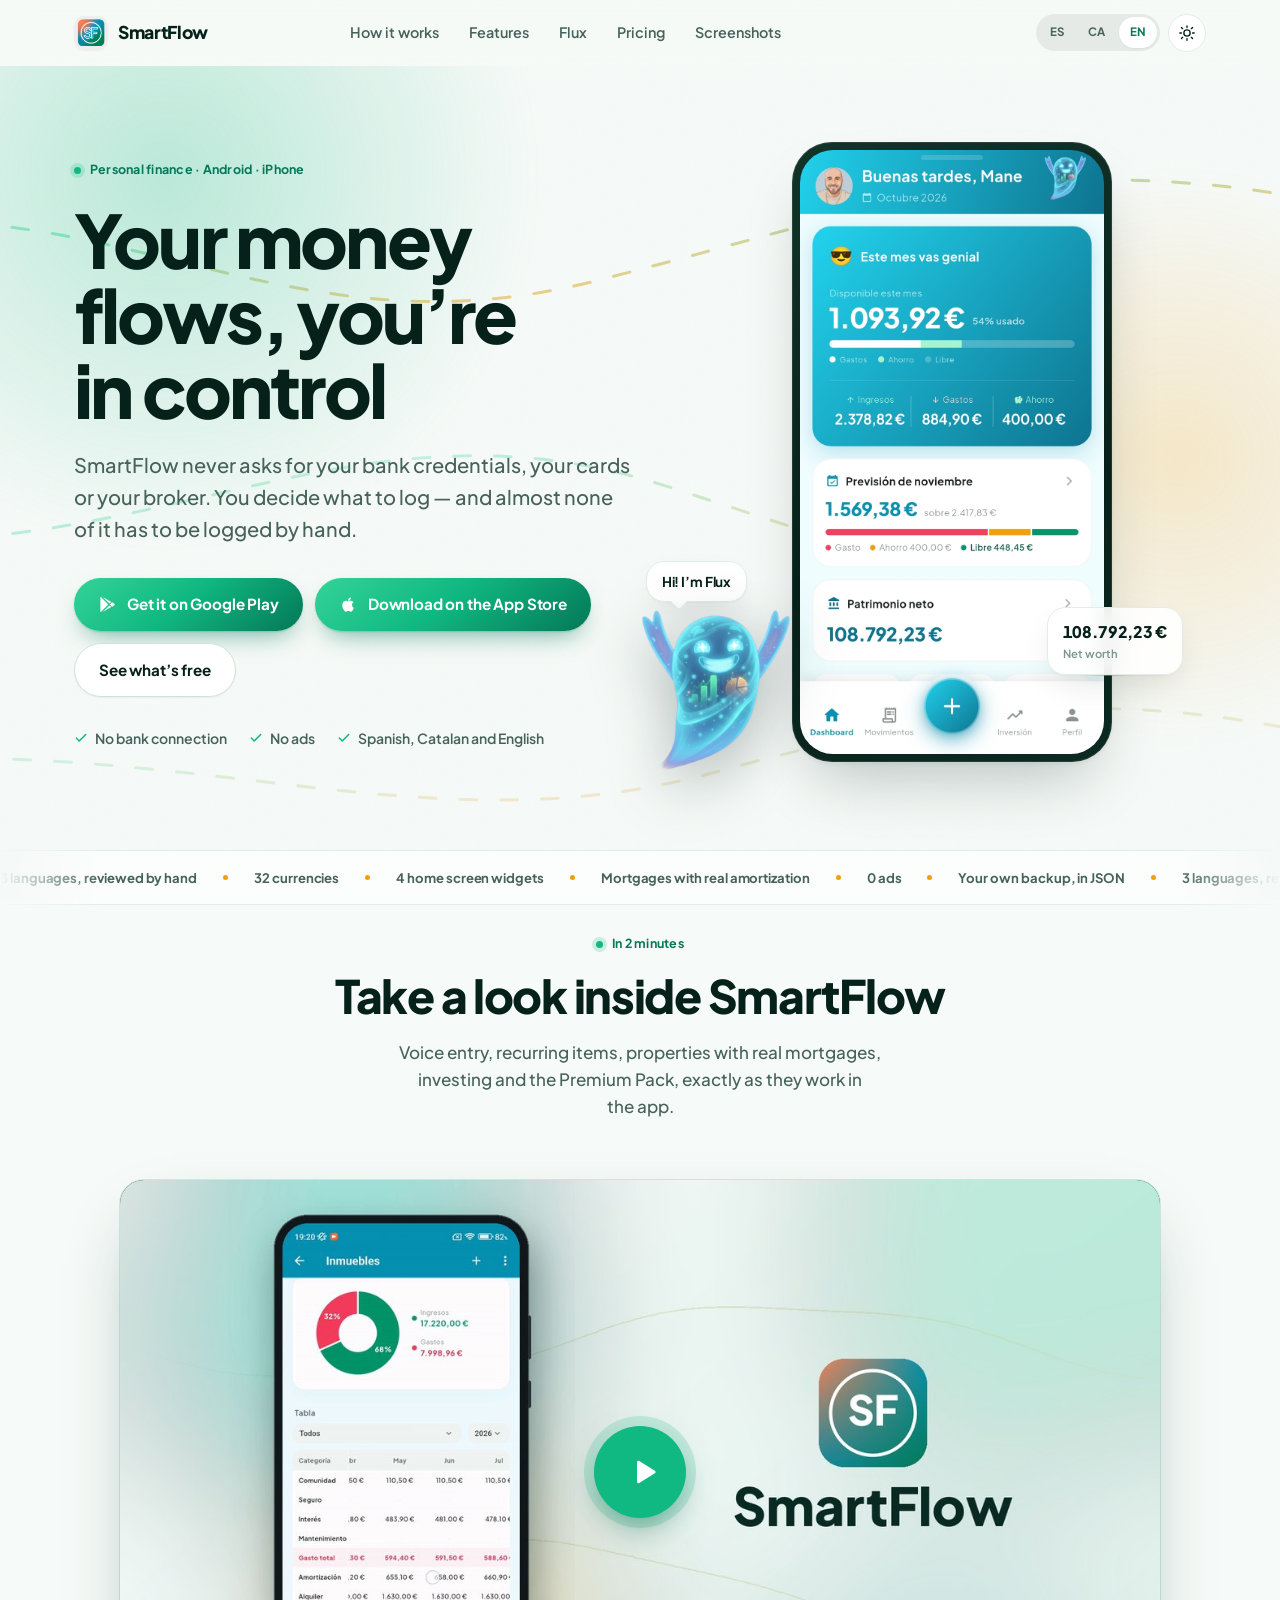
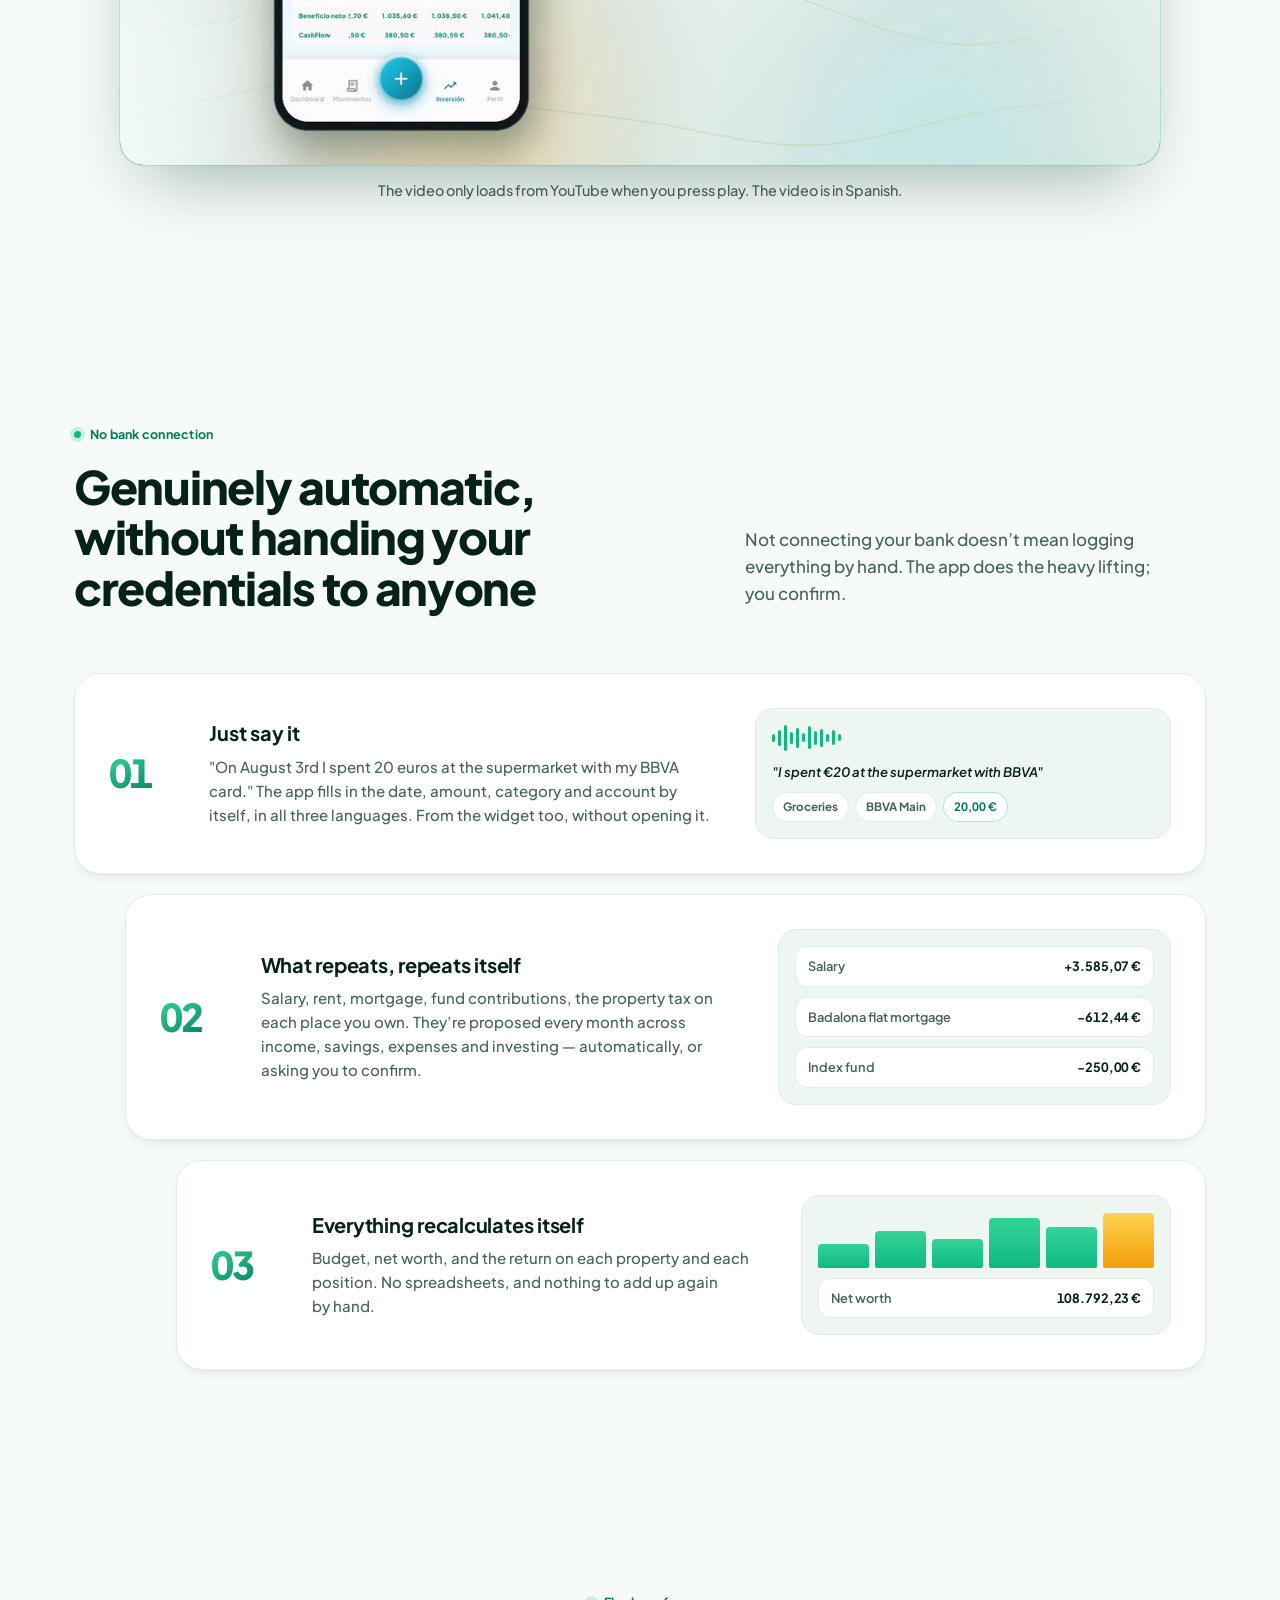
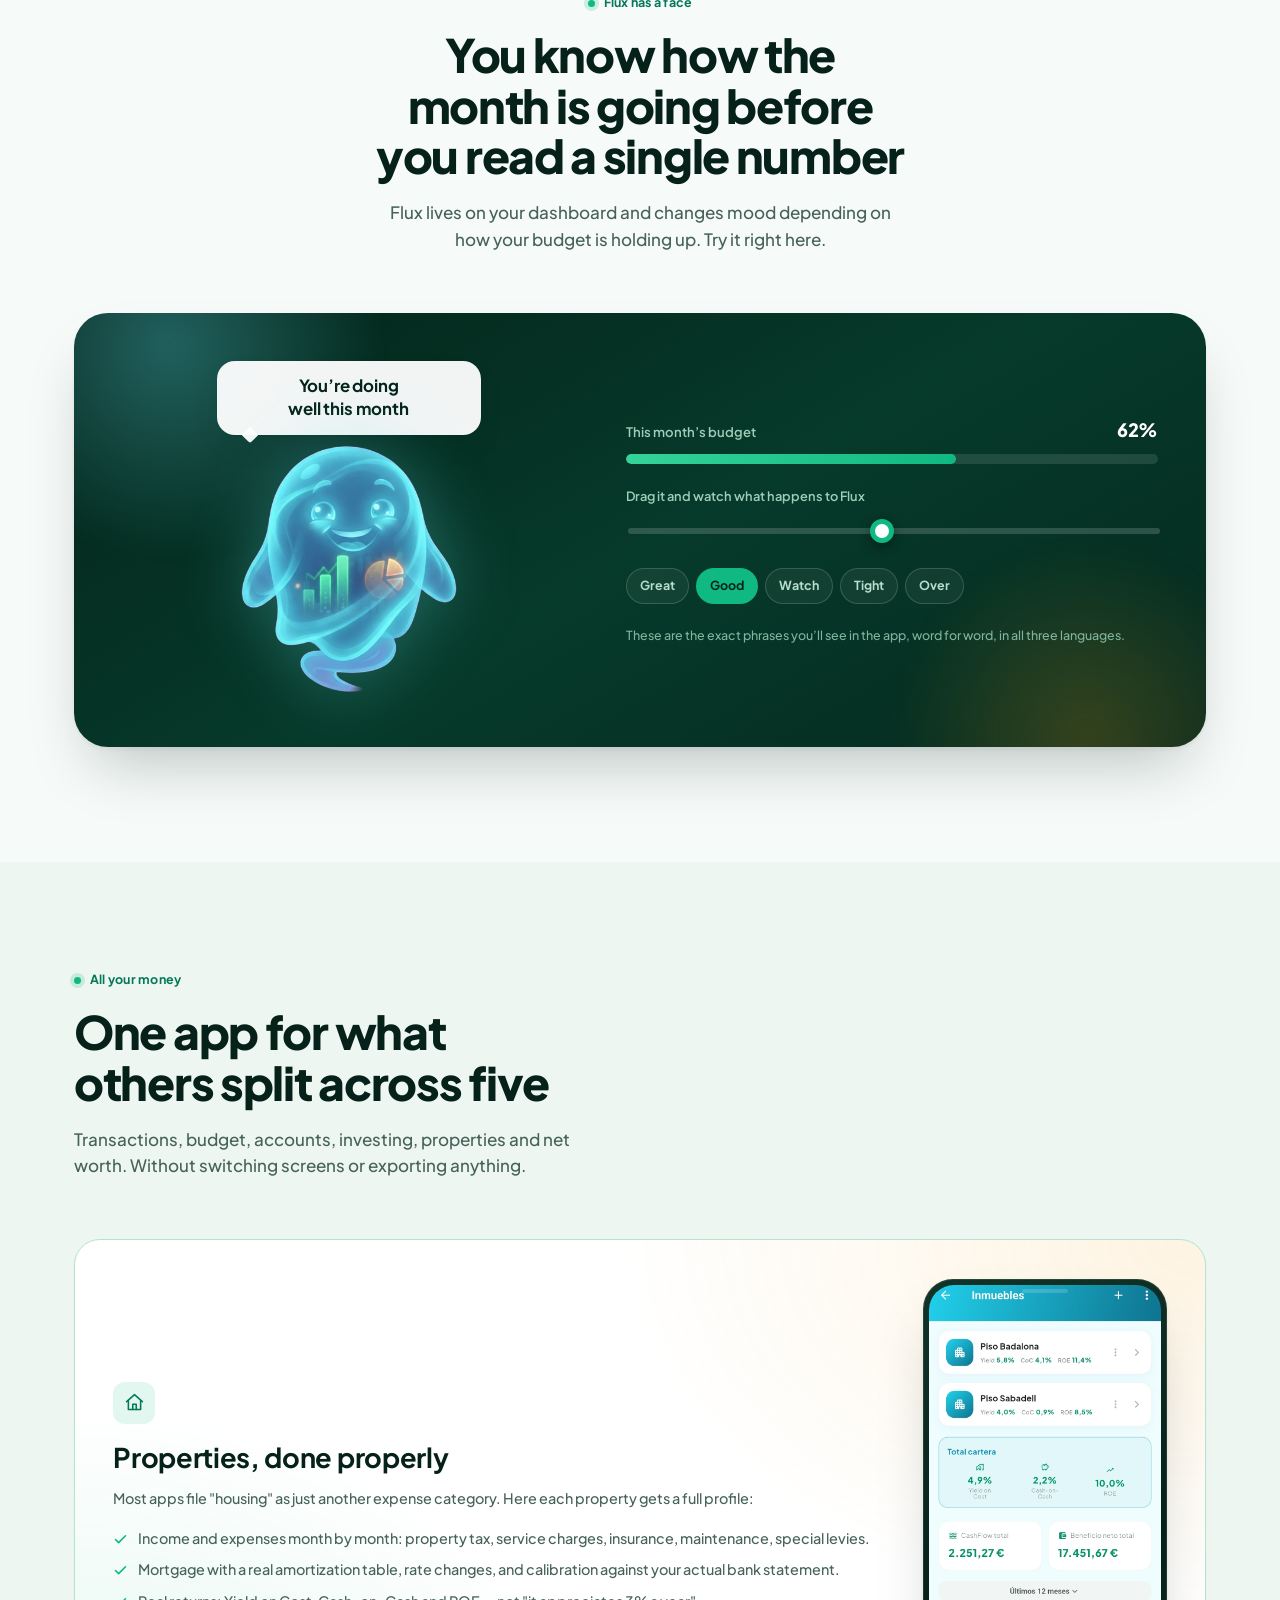
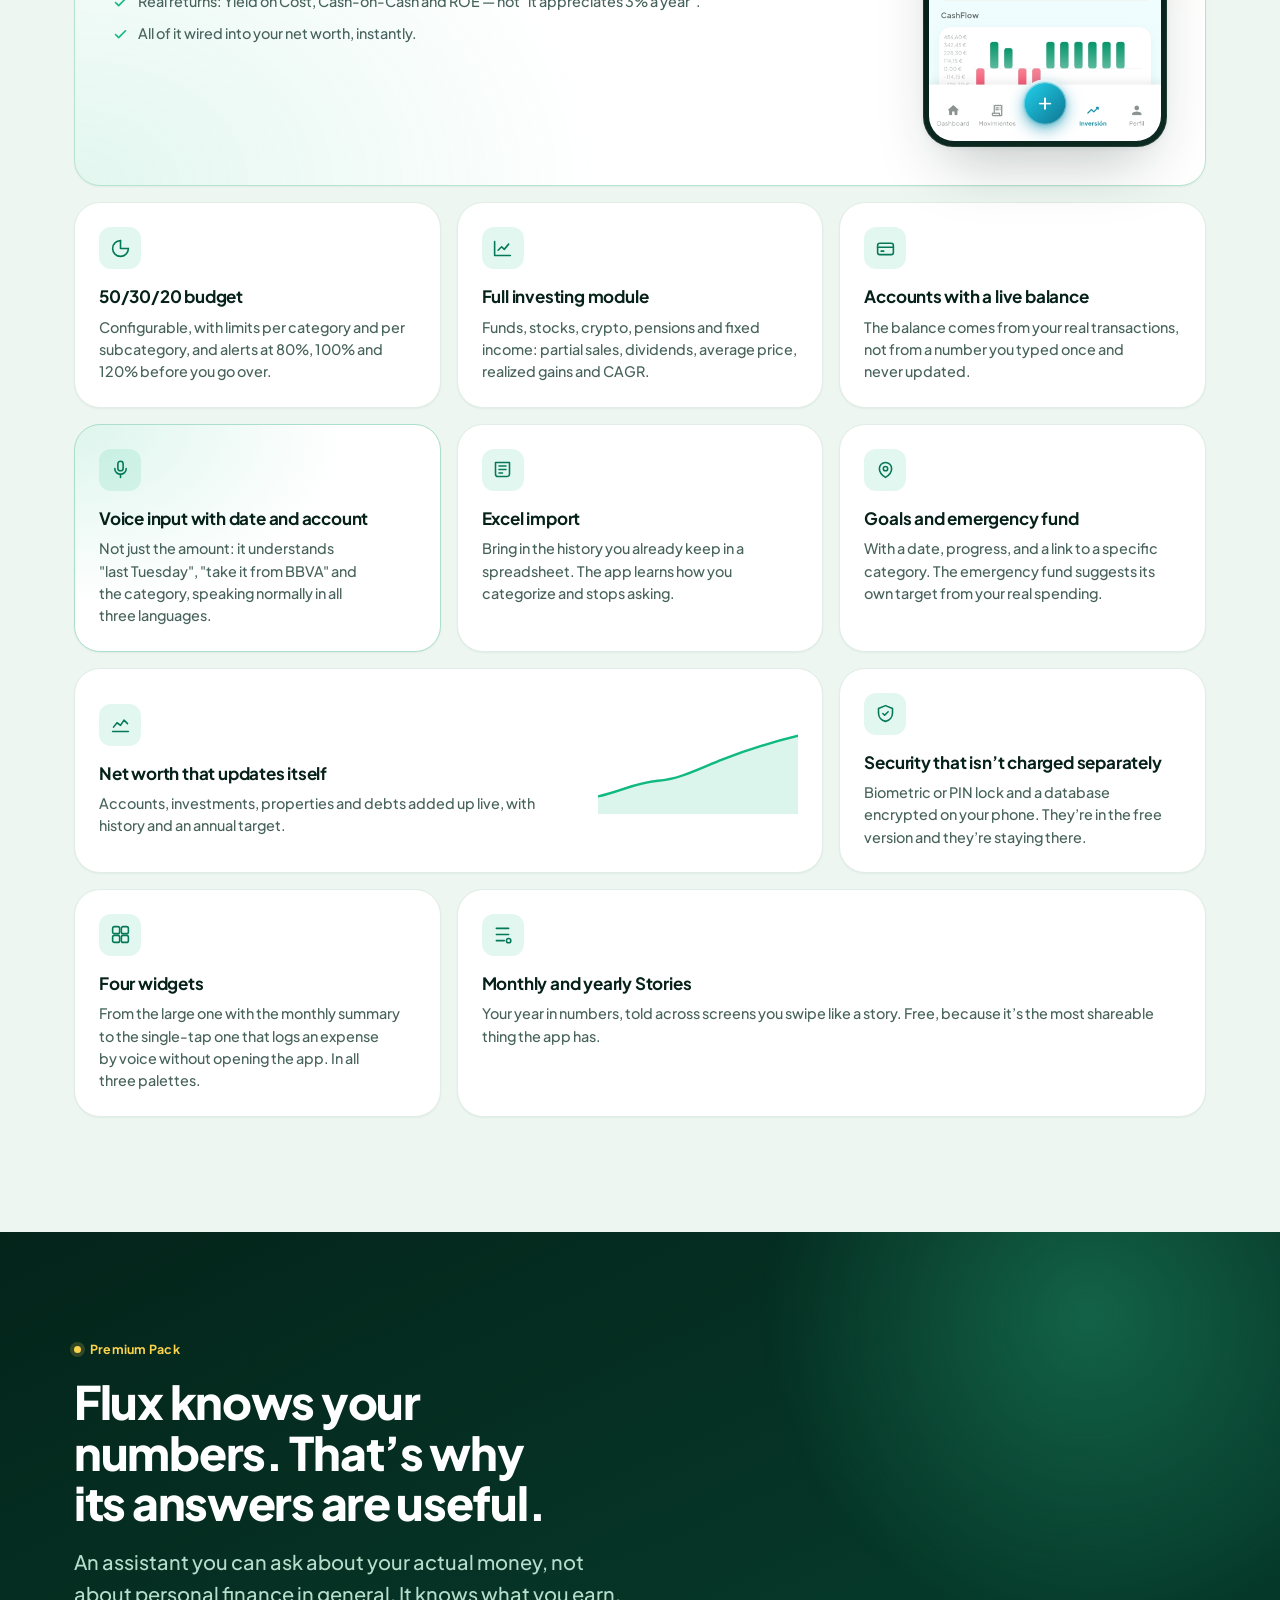
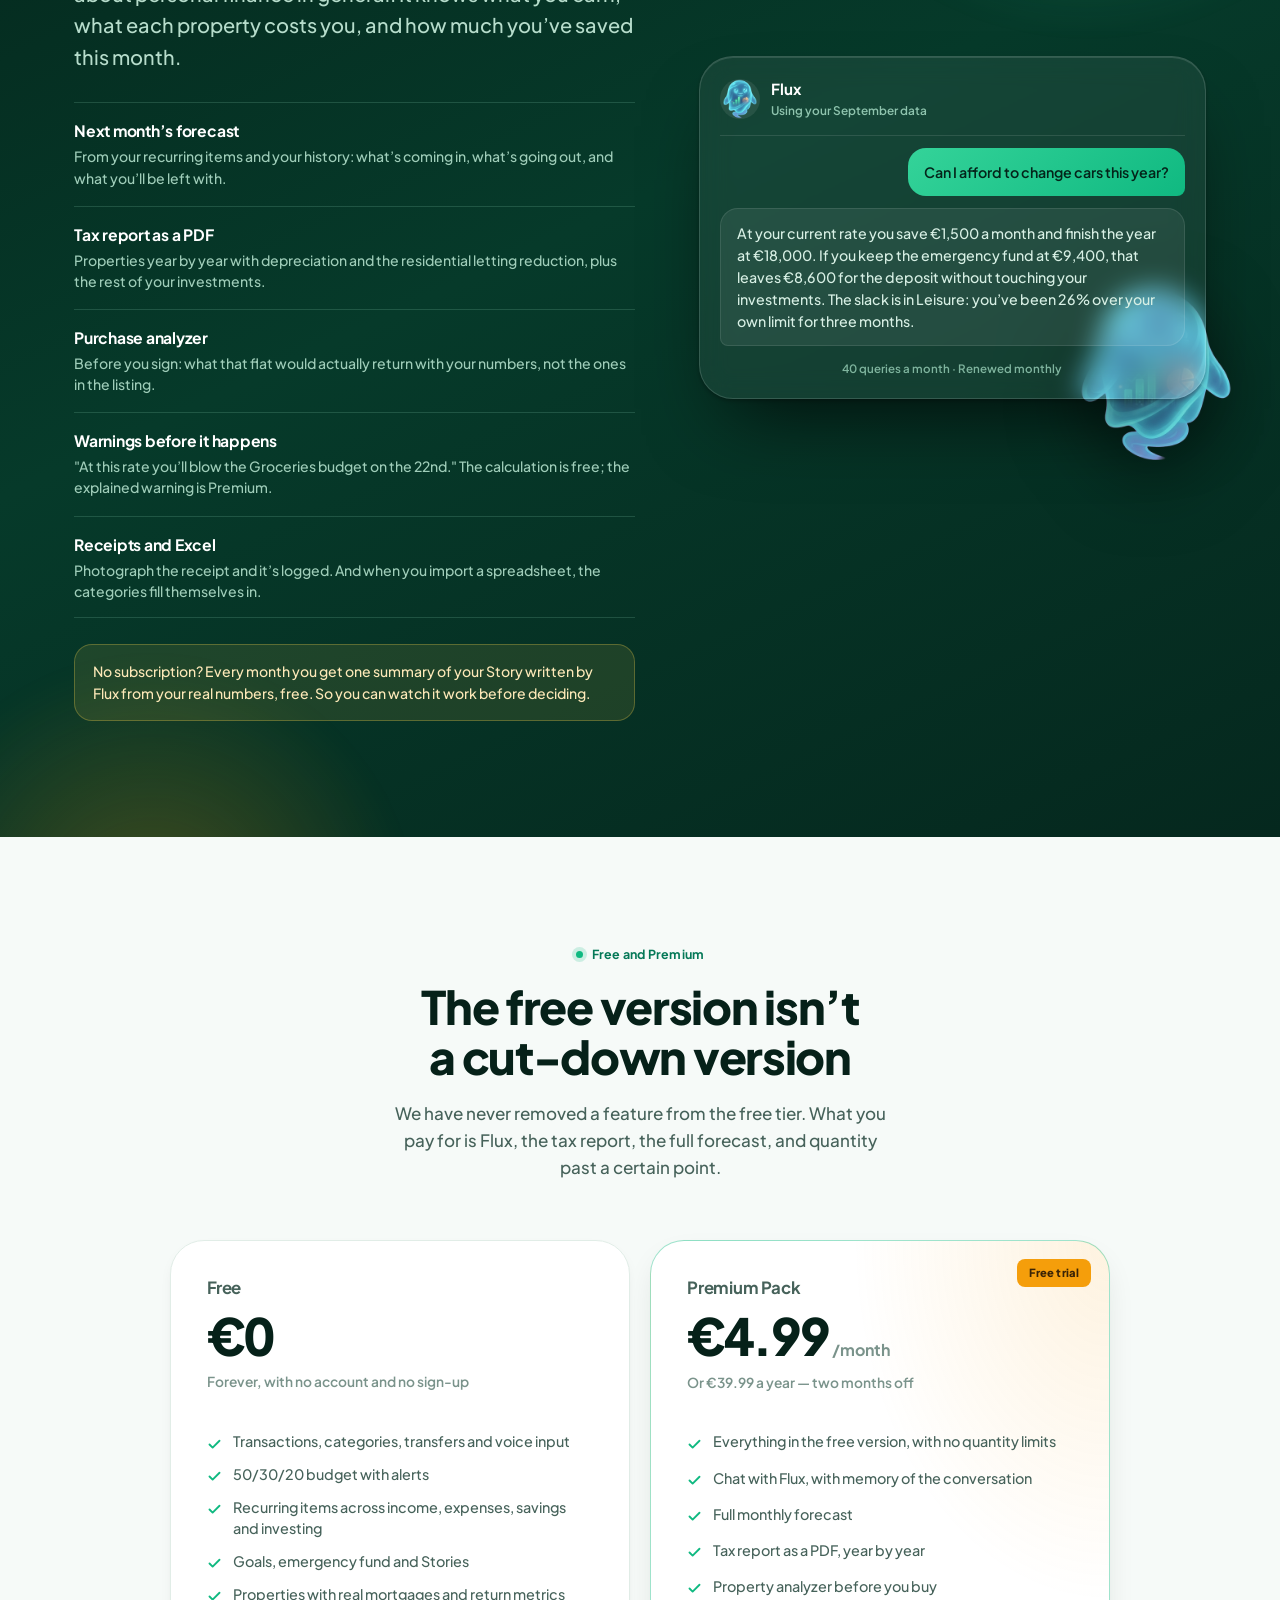
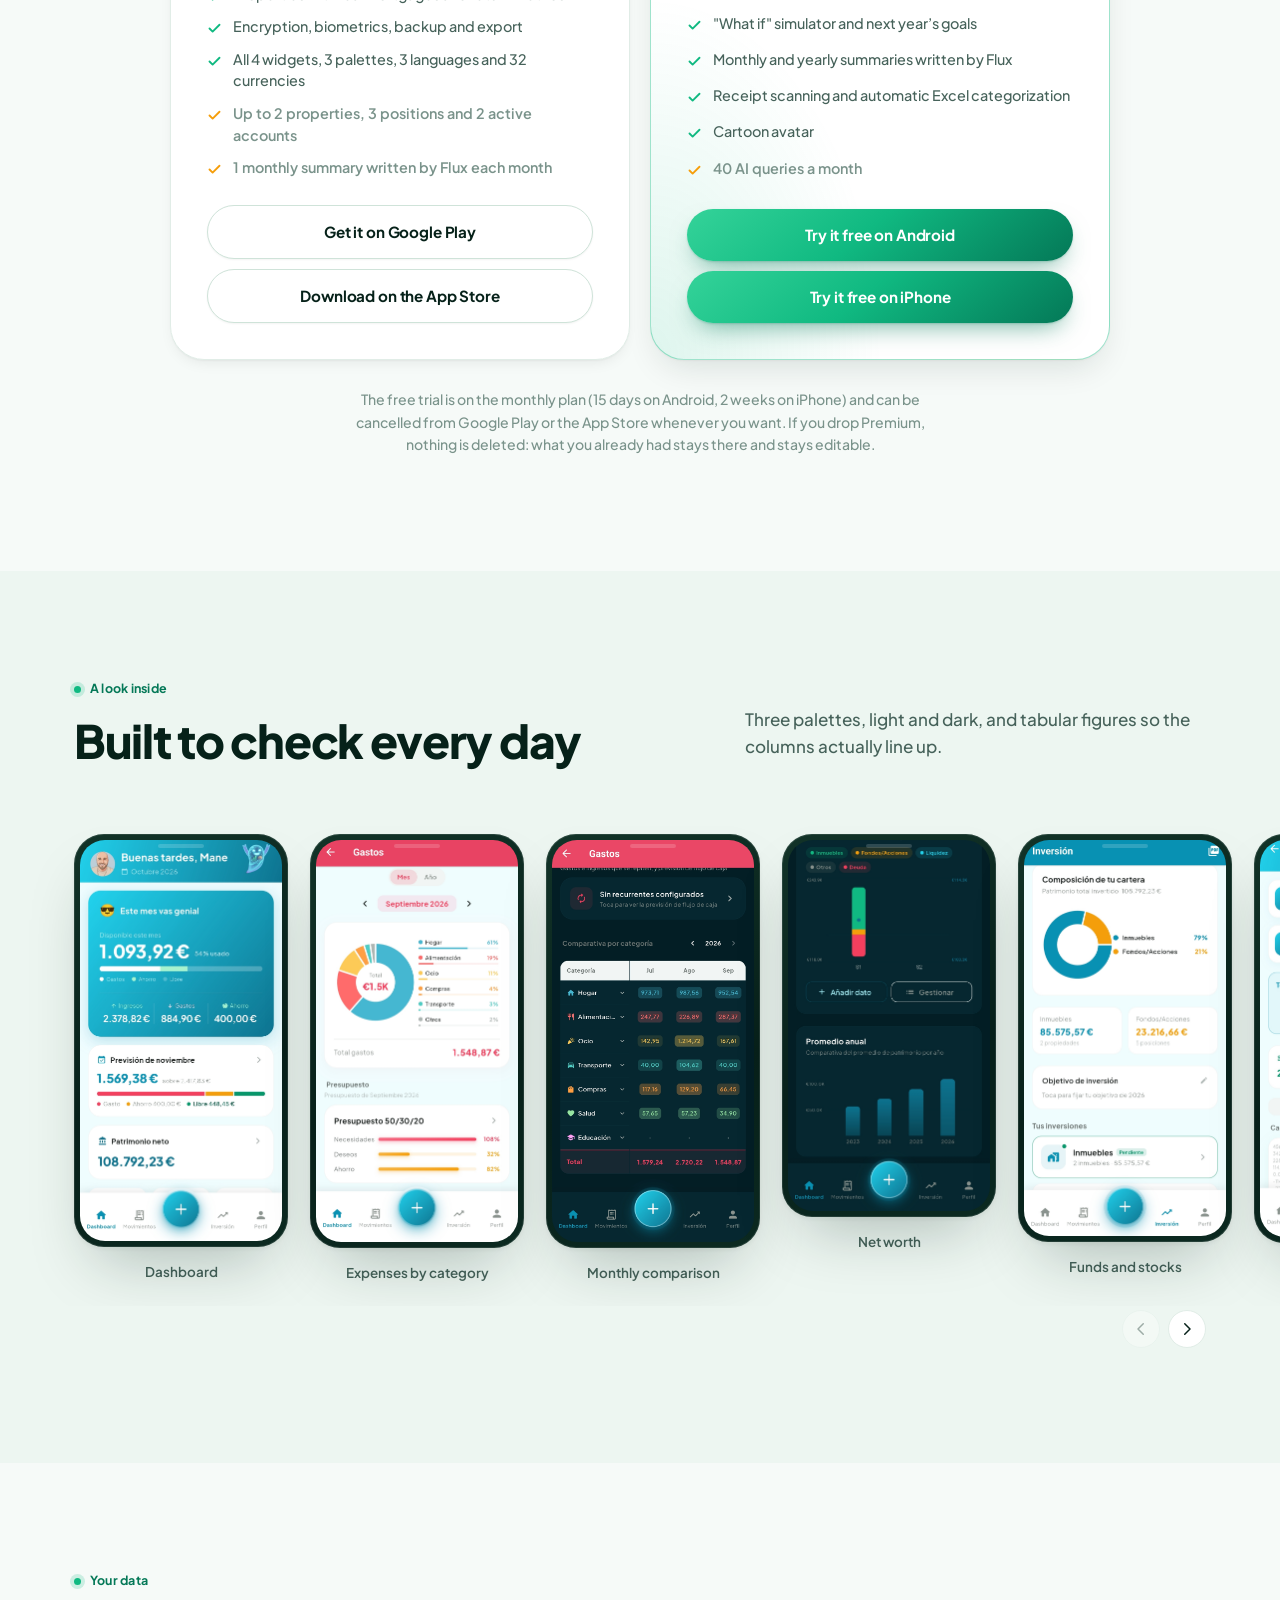
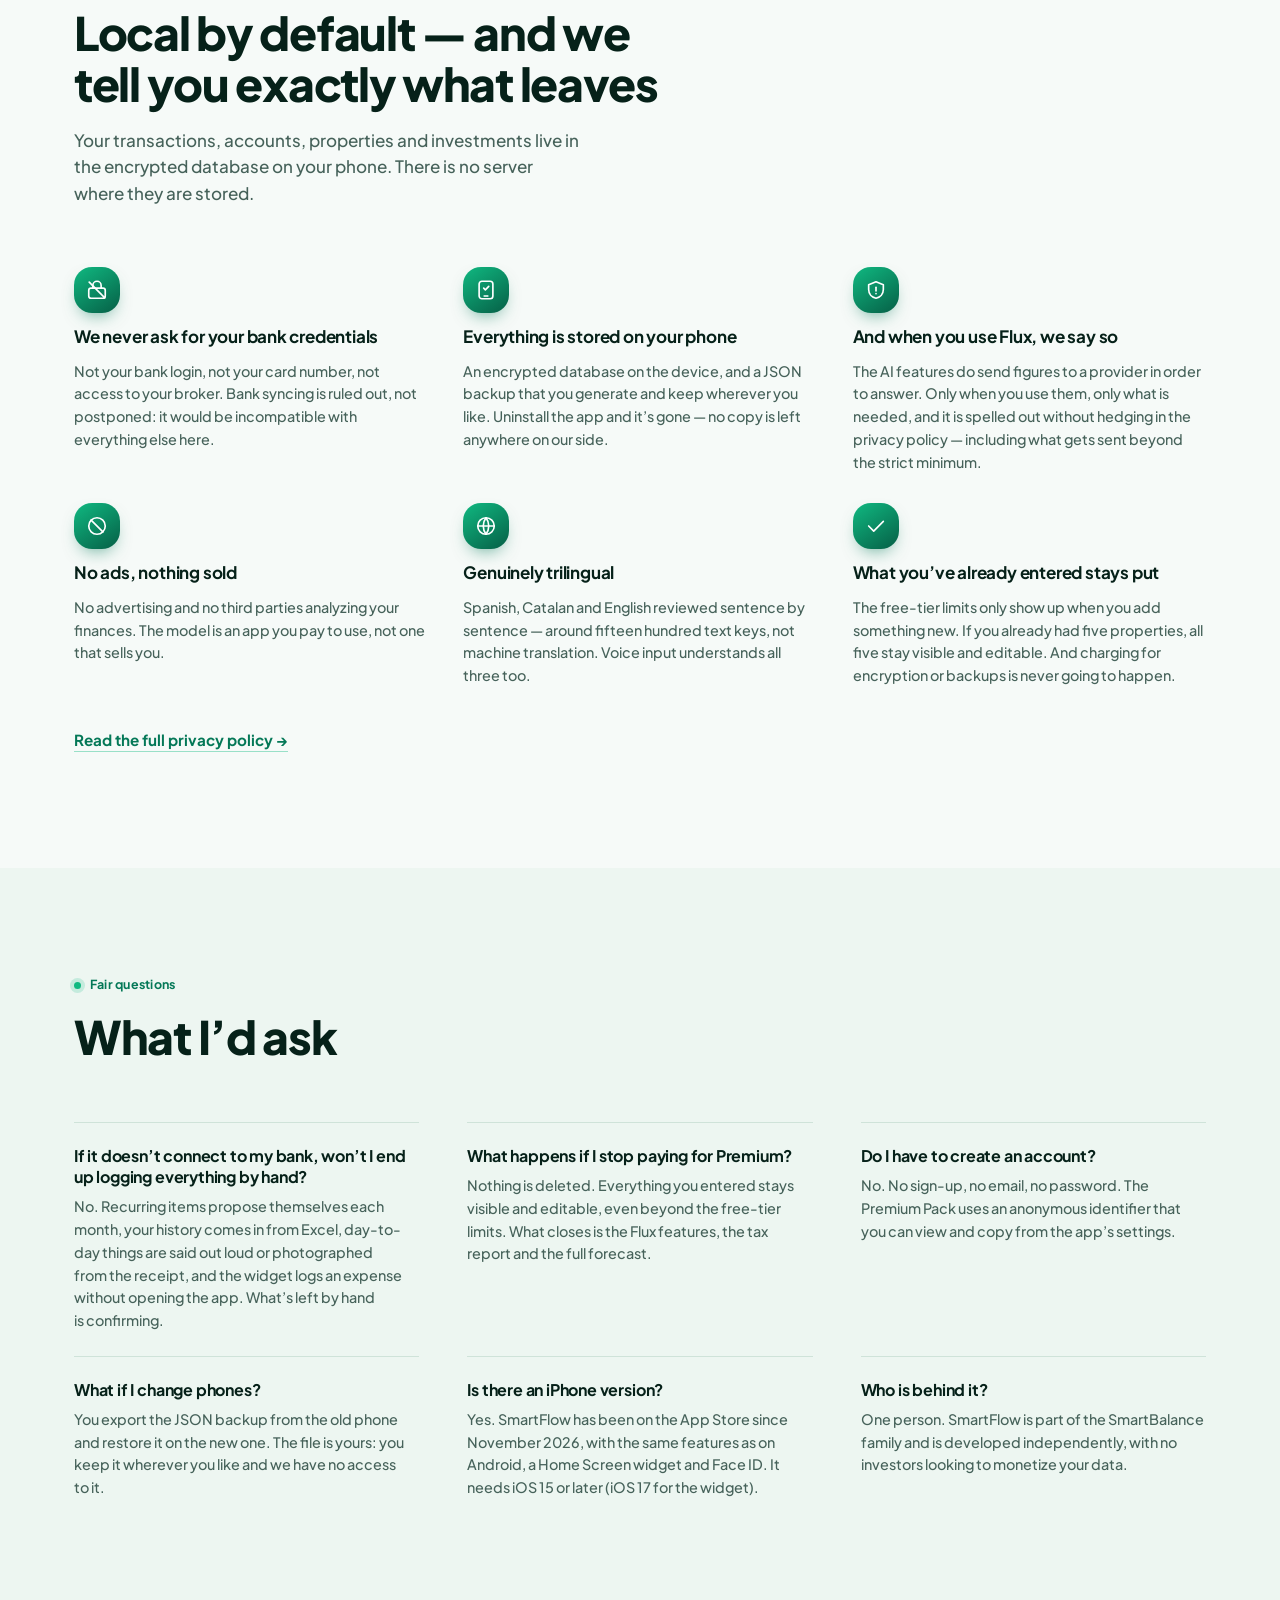
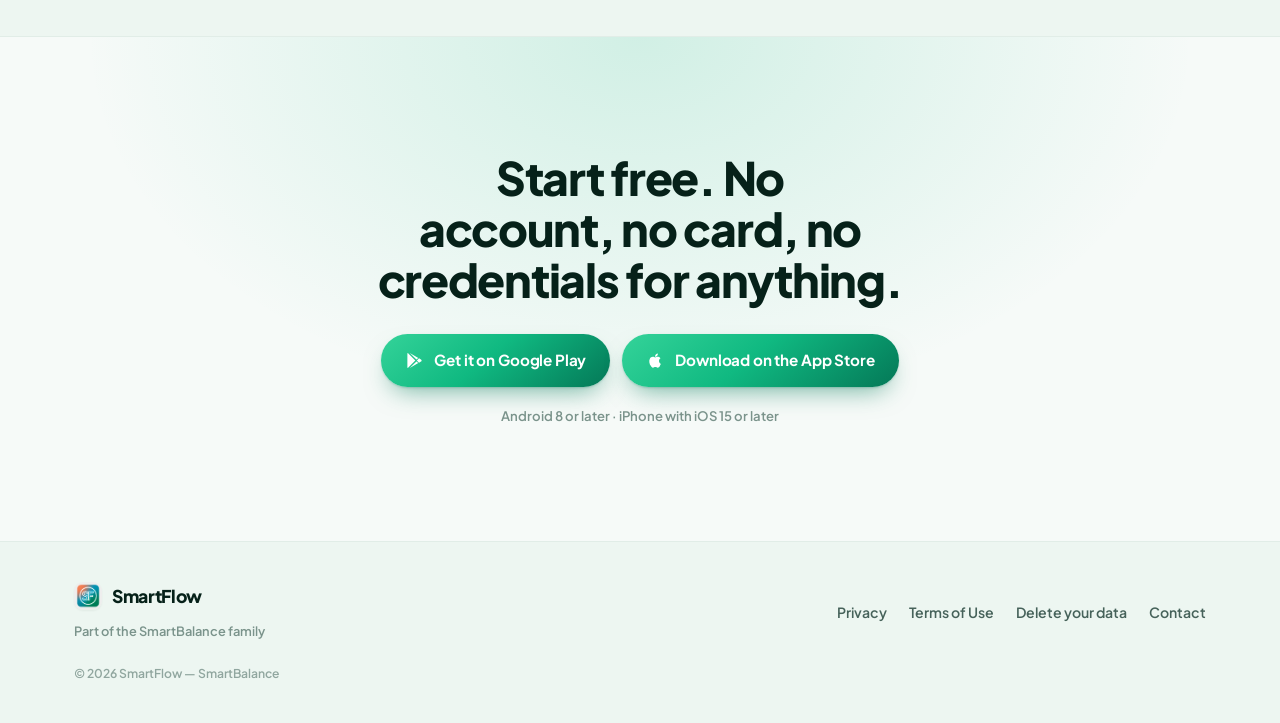
==== commit 4d5ecea7: "Web: SmartFlow ya está en la App Store Botones de App Store en portada, planes y cierre; textos de p" ====
--- a/index.html
+++ b/index.html
@@ -4,14 +4,14 @@
   <meta charset="UTF-8">
   <meta name="viewport" content="width=device-width, initial-scale=1.0">
   <title>SmartFlow — El dinero fluye, tú lo controlas</title>
-  <meta name="description" content="App de finanzas personales para Android: movimientos por voz, presupuesto 50/30/20, inmuebles con hipoteca real, inversión y patrimonio neto. Sin conectar tu banco, sin anuncios. Español, catalán e inglés.">
+  <meta name="description" content="App de finanzas personales para Android e iPhone: movimientos por voz, presupuesto 50/30/20, inmuebles con hipoteca real, inversión y patrimonio neto. Sin conectar tu banco, sin anuncios. Español, catalán e inglés.">
   <meta name="theme-color" content="#10B981">
   <link rel="canonical" href="https://www.appsmartflow.com/">
 
   <meta property="og:type" content="website">
   <meta property="og:site_name" content="SmartFlow">
   <meta property="og:title" content="SmartFlow — El dinero fluye, tú lo controlas">
-  <meta property="og:description" content="Finanzas personales para Android sin conectar tu banco. Inmuebles con hipoteca real, inversión, patrimonio neto y un asistente con IA que conoce tus cifras.">
+  <meta property="og:description" content="Finanzas personales para Android e iPhone sin conectar tu banco. Inmuebles con hipoteca real, inversión, patrimonio neto y un asistente con IA que conoce tus cifras.">
   <meta property="og:url" content="https://www.appsmartflow.com/">
   <meta property="og:image" content="https://www.appsmartflow.com/assets/og.png">
   <meta property="og:image:width" content="1200">
@@ -157,7 +157,7 @@
       <div class="hero__copy">
         <p class="eyebrow" data-reveal>
           <span class="dot" aria-hidden="true"></span>
-          <span data-i18n="hero.eyebrow">Finanzas personales · Android · iPhone en camino</span>
+          <span data-i18n="hero.eyebrow">Finanzas personales · Android · iPhone</span>
         </p>
 
         <h1 class="display" data-reveal data-i18n="hero.title">El dinero fluye, tú lo controlas</h1>
@@ -170,6 +170,10 @@
           <a class="btn btn--primary" data-store-link href="https://play.google.com/store/apps/details?id=com.manel.smartflow">
             <svg viewBox="0 0 24 24" fill="currentColor" aria-hidden="true"><path d="M3 20.5V3.5c0-.4.2-.8.6-1L13 12l-9.4 9.5c-.4-.2-.6-.6-.6-1zM16.8 15.3 6 21.6l8.4-8.4 2.4 2.1zM20.2 10.6c.5.3.8.8.8 1.4s-.3 1.1-.8 1.4l-2.5 1.4-2.7-2.8 2.7-2.8 2.5 1.4zM6 2.4l10.8 6.3-2.4 2.1L6 2.4z"/></svg>
             <span data-store-label data-i18n="hero.cta">Descargar en Google Play</span>
+          </a>
+          <a class="btn btn--primary" data-appstore-link href="https://apps.apple.com/es/app/id6823251808">
+            <svg viewBox="0 0 24 24" fill="currentColor" aria-hidden="true"><path d="M16.37 12.6c-.02-2.28 1.86-3.38 1.95-3.43-1.06-1.55-2.71-1.77-3.3-1.79-1.4-.14-2.74.83-3.45.83-.71 0-1.8-.81-2.97-.79-1.53.02-2.94.89-3.72 2.26-1.59 2.76-.41 6.84 1.14 9.08.76 1.1 1.66 2.33 2.84 2.28 1.14-.05 1.57-.74 2.95-.74 1.37 0 1.76.74 2.97.71 1.23-.02 2-1.11 2.75-2.21.87-1.27 1.22-2.5 1.24-2.57-.03-.01-2.38-.91-2.4-3.63zM14.1 5.9c.63-.76 1.05-1.82.93-2.88-.9.04-2 .6-2.65 1.36-.58.67-1.09 1.75-.95 2.79 1 .08 2.03-.51 2.67-1.27z"/></svg>
+            <span data-i18n="hero.ctaIos">Descargar en App Store</span>
           </a>
           <a class="btn btn--ghost" href="#precios" data-i18n="hero.cta2">Ver qué incluye gratis</a>
         </div>
@@ -525,10 +529,13 @@
           <a class="btn btn--ghost btn--block" data-store-link href="https://play.google.com/store/apps/details?id=com.manel.smartflow">
             <span data-store-label data-i18n="hero.cta">Descargar en Google Play</span>
           </a>
+          <a class="btn btn--ghost btn--block" data-appstore-link href="https://apps.apple.com/es/app/id6823251808" style="margin-top: 10px">
+            <span data-i18n="hero.ctaIos">Descargar en App Store</span>
+          </a>
         </article>
 
         <article class="plan plan--featured" data-reveal>
-          <span class="plan__ribbon" data-i18n="plan.premium.ribbon">15 días de prueba</span>
+          <span class="plan__ribbon" data-i18n="plan.premium.ribbon">Prueba gratis</span>
           <header class="plan__head">
             <h3 data-i18n="plan.premium.name">Pack Premium</h3>
             <p class="plan__price">
@@ -550,13 +557,16 @@
             <li class="plan__limit" data-i18n="plan.premium.9">40 consultas de IA al mes</li>
           </ul>
           <a class="btn btn--primary btn--block" data-store-link href="https://play.google.com/store/apps/details?id=com.manel.smartflow">
-            <span data-store-label data-i18n="plan.premium.cta">Probar 15 días</span>
+            <span data-i18n="plan.premium.ctaAndroid">Probar gratis en Android</span>
           </a>
+          <a class="btn btn--primary btn--block" data-appstore-link href="https://apps.apple.com/es/app/id6823251808" style="margin-top: 10px">
+            <span data-i18n="plan.premium.ctaIos">Probar gratis en iPhone</span>
+          </a>
         </article>
       </div>
 
       <p class="plans__note" data-reveal data-i18n="pricing.note">
-        La prueba de 15 días está en el plan mensual y se cancela desde Google Play cuando quieras. Si dejas Premium, no se borra nada: lo que ya tenías sigue ahí y se puede seguir editando.
+        La prueba gratis está en el plan mensual (15 días en Android, 2 semanas en iPhone) y se cancela desde Google Play o la App Store cuando quieras. Si dejas Premium, no se borra nada: lo que ya tenías sigue ahí y se puede seguir editando.
       </p>
     </div>
   </section>
@@ -703,7 +713,7 @@
         </div>
         <div class="qa" data-reveal>
           <h3 data-i18n="faq.q5">¿Está en iPhone?</h3>
-          <p data-i18n="faq.a5">Todavía no, pero ya está en desarrollo. Si quieres que te avisemos cuando salga, escríbenos a info@appsmartflow.com.</p>
+          <p data-i18n="faq.a5">Sí. SmartFlow está en la App Store desde noviembre de 2026, con las mismas funciones que en Android, el widget para la pantalla de inicio y Face ID. Necesita iOS 15 o superior (el widget, iOS 17).</p>
         </div>
         <div class="qa" data-reveal>
           <h3 data-i18n="faq.q6">¿Quién hay detrás?</h3>
@@ -722,8 +732,12 @@
           <svg viewBox="0 0 24 24" fill="currentColor" aria-hidden="true"><path d="M3 20.5V3.5c0-.4.2-.8.6-1L13 12l-9.4 9.5c-.4-.2-.6-.6-.6-1zM16.8 15.3 6 21.6l8.4-8.4 2.4 2.1zM20.2 10.6c.5.3.8.8.8 1.4s-.3 1.1-.8 1.4l-2.5 1.4-2.7-2.8 2.7-2.8 2.5 1.4zM6 2.4l10.8 6.3-2.4 2.1L6 2.4z"/></svg>
           <span data-store-label data-i18n="hero.cta">Descargar en Google Play</span>
         </a>
-      </div>
-      <p class="closer__note" data-reveal data-i18n="closer.note">Android 8 o superior</p>
+        <a class="btn btn--primary" data-appstore-link href="https://apps.apple.com/es/app/id6823251808">
+          <svg viewBox="0 0 24 24" fill="currentColor" aria-hidden="true"><path d="M16.37 12.6c-.02-2.28 1.86-3.38 1.95-3.43-1.06-1.55-2.71-1.77-3.3-1.79-1.4-.14-2.74.83-3.45.83-.71 0-1.8-.81-2.97-.79-1.53.02-2.94.89-3.72 2.26-1.59 2.76-.41 6.84 1.14 9.08.76 1.1 1.66 2.33 2.84 2.28 1.14-.05 1.57-.74 2.95-.74 1.37 0 1.76.74 2.97.71 1.23-.02 2-1.11 2.75-2.21.87-1.27 1.22-2.5 1.24-2.57-.03-.01-2.38-.91-2.4-3.63zM14.1 5.9c.63-.76 1.05-1.82.93-2.88-.9.04-2 .6-2.65 1.36-.58.67-1.09 1.75-.95 2.79 1 .08 2.03-.51 2.67-1.27z"/></svg>
+          <span data-i18n="hero.ctaIos">Descargar en App Store</span>
+        </a>
+      </div>
+      <p class="closer__note" data-reveal data-i18n="closer.note">Android 8 o superior · iPhone con iOS 15 o superior</p>
     </div>
   </section>
 
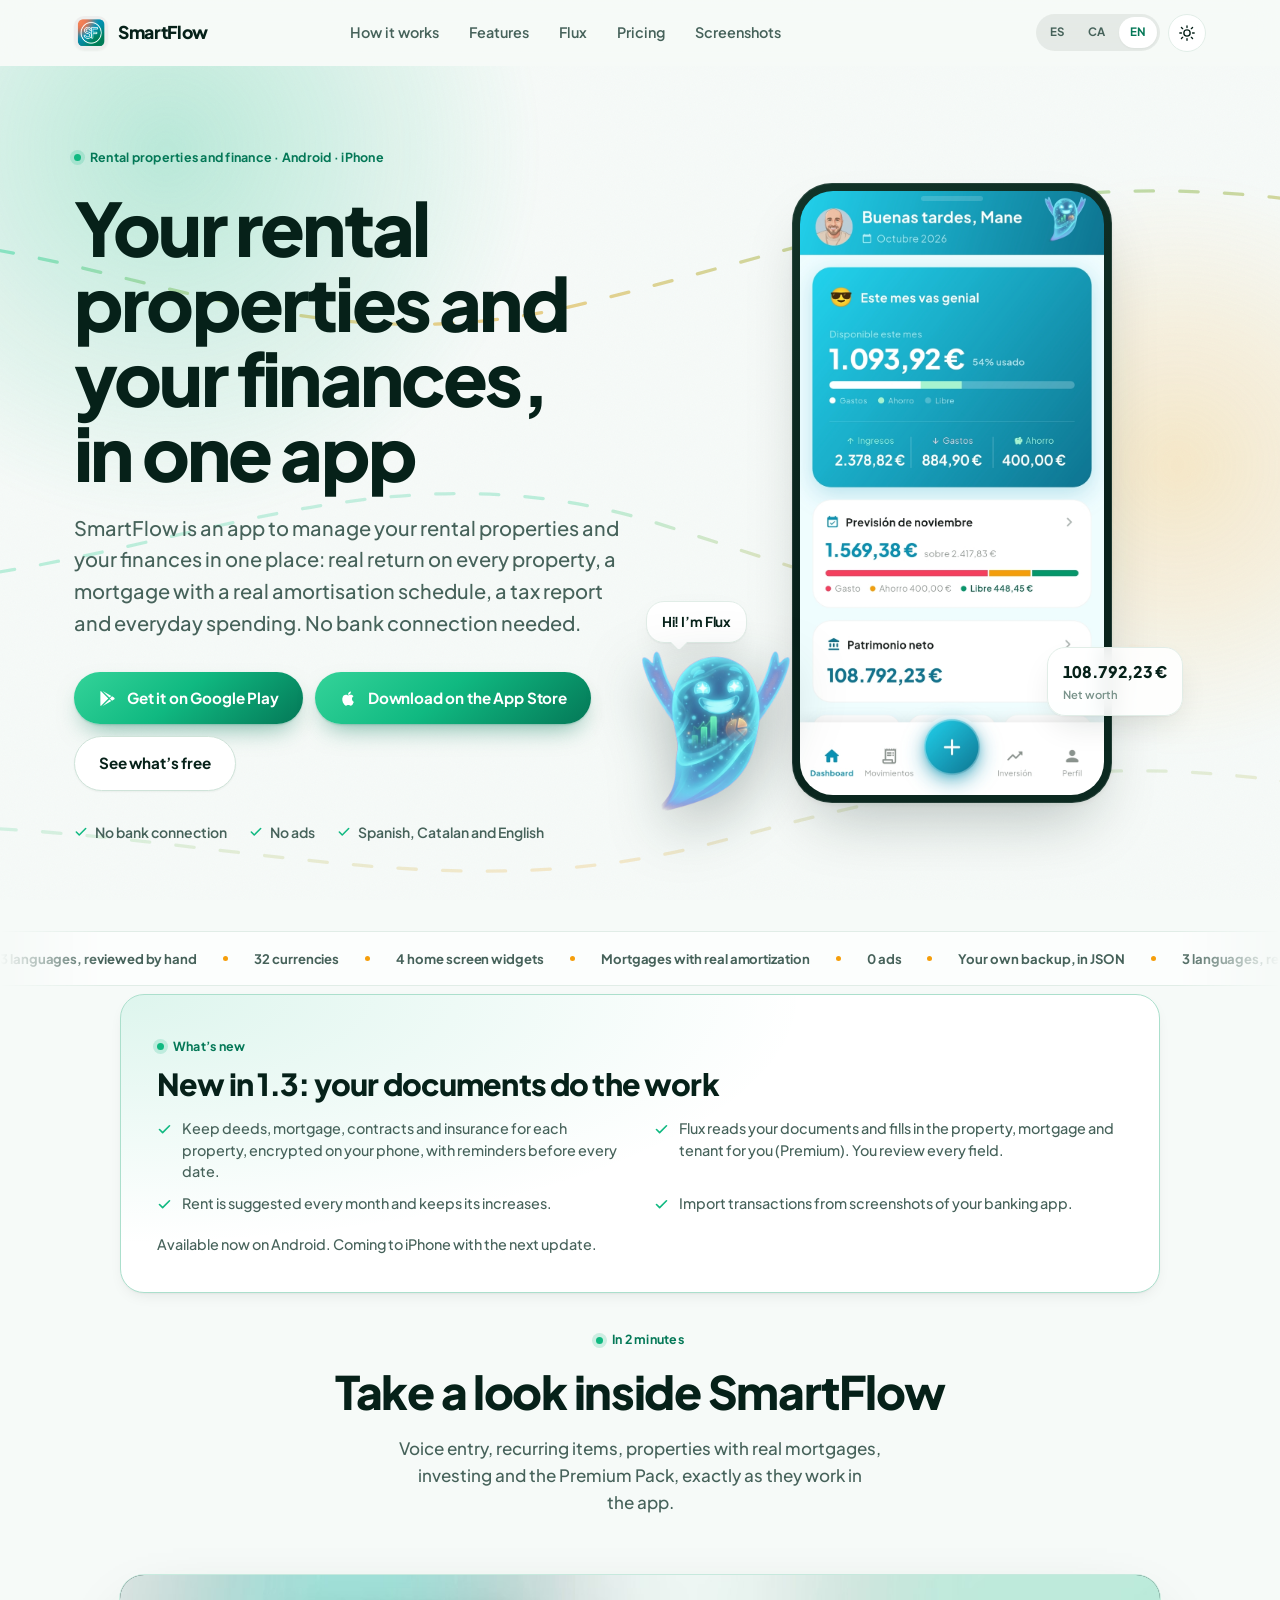
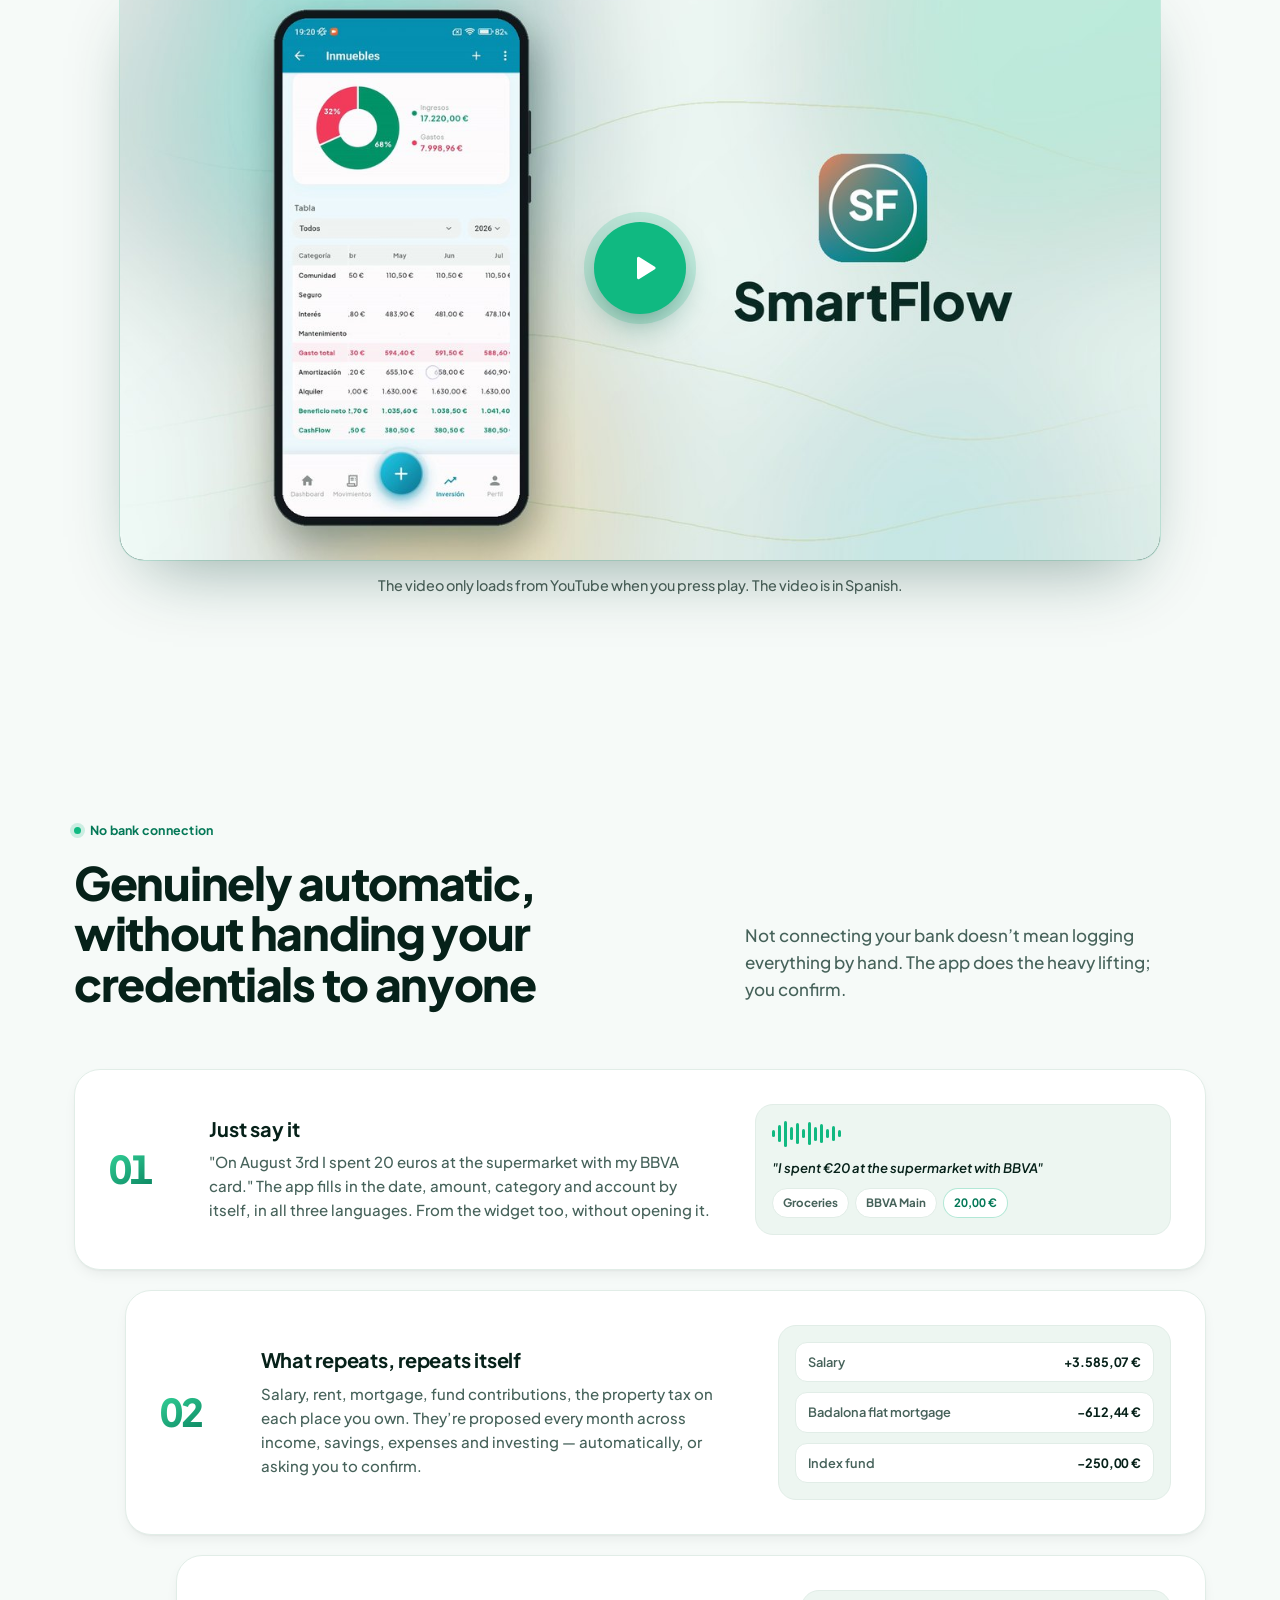
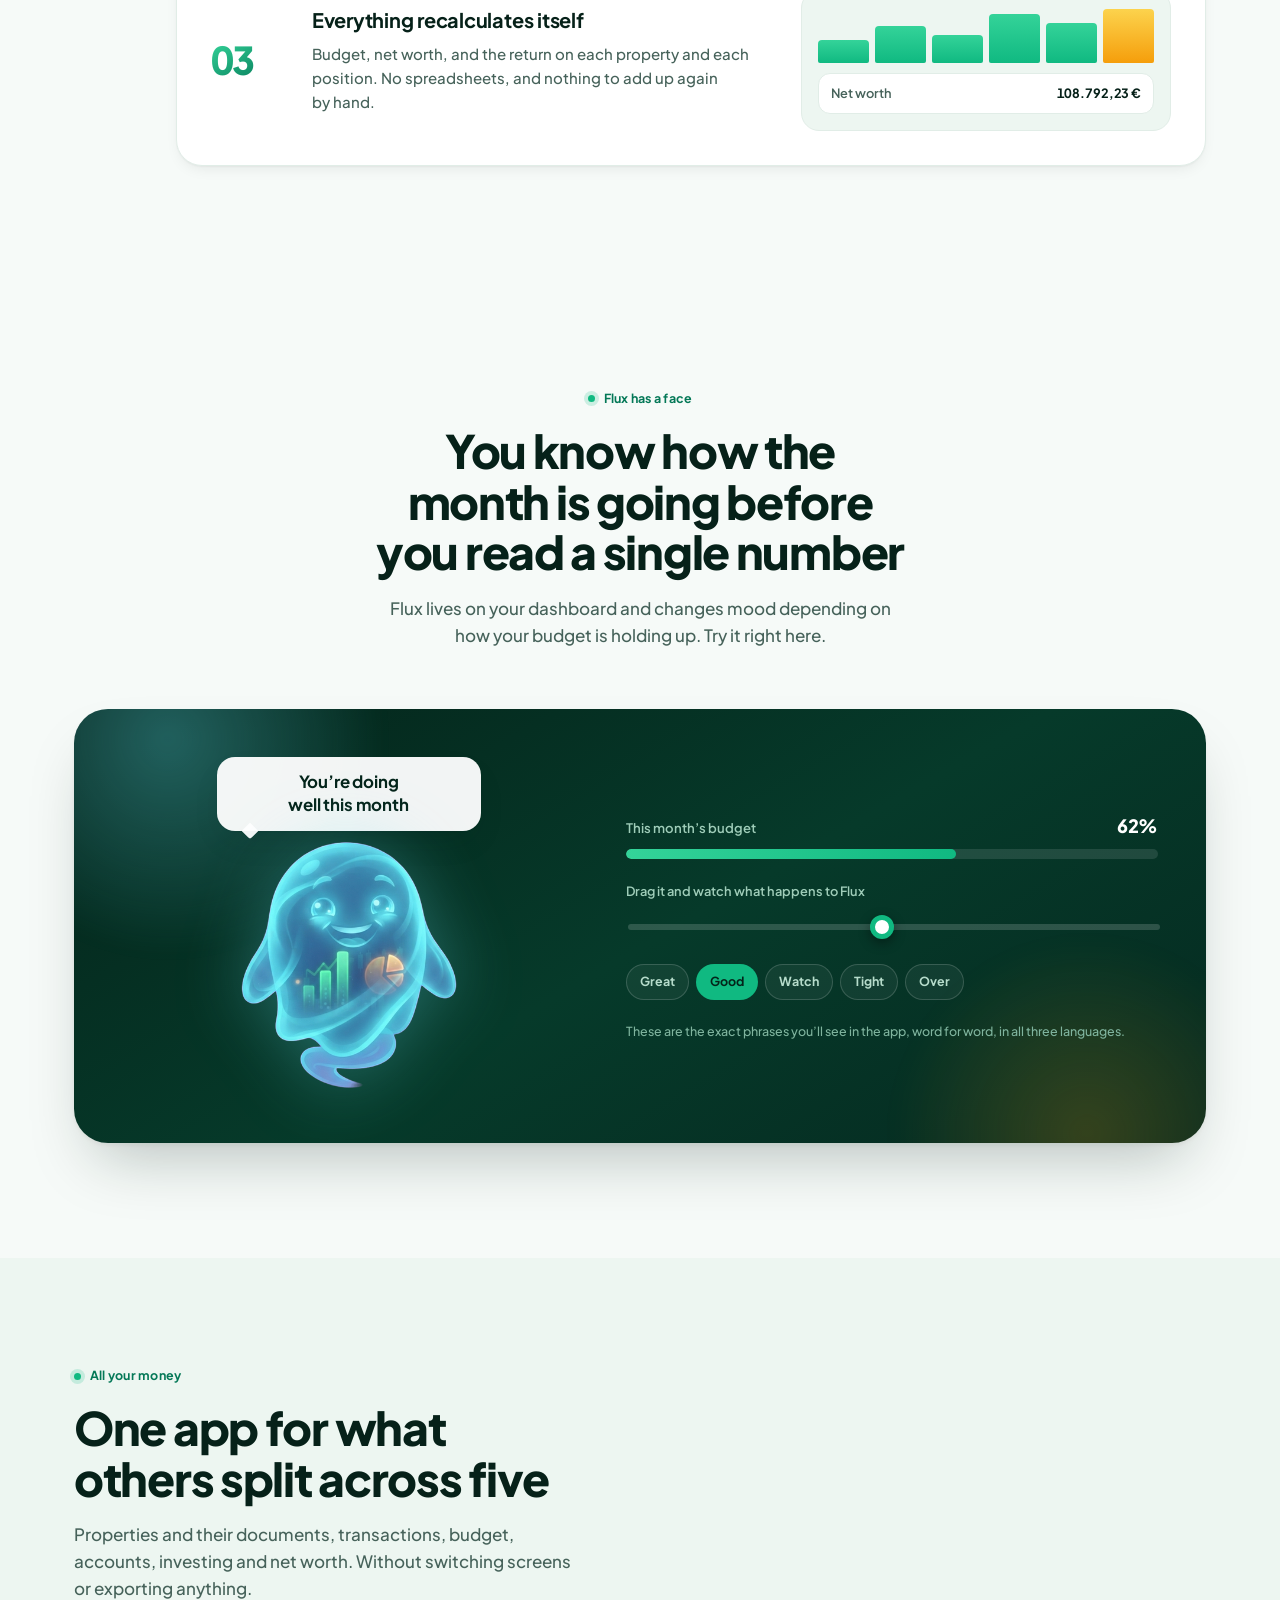
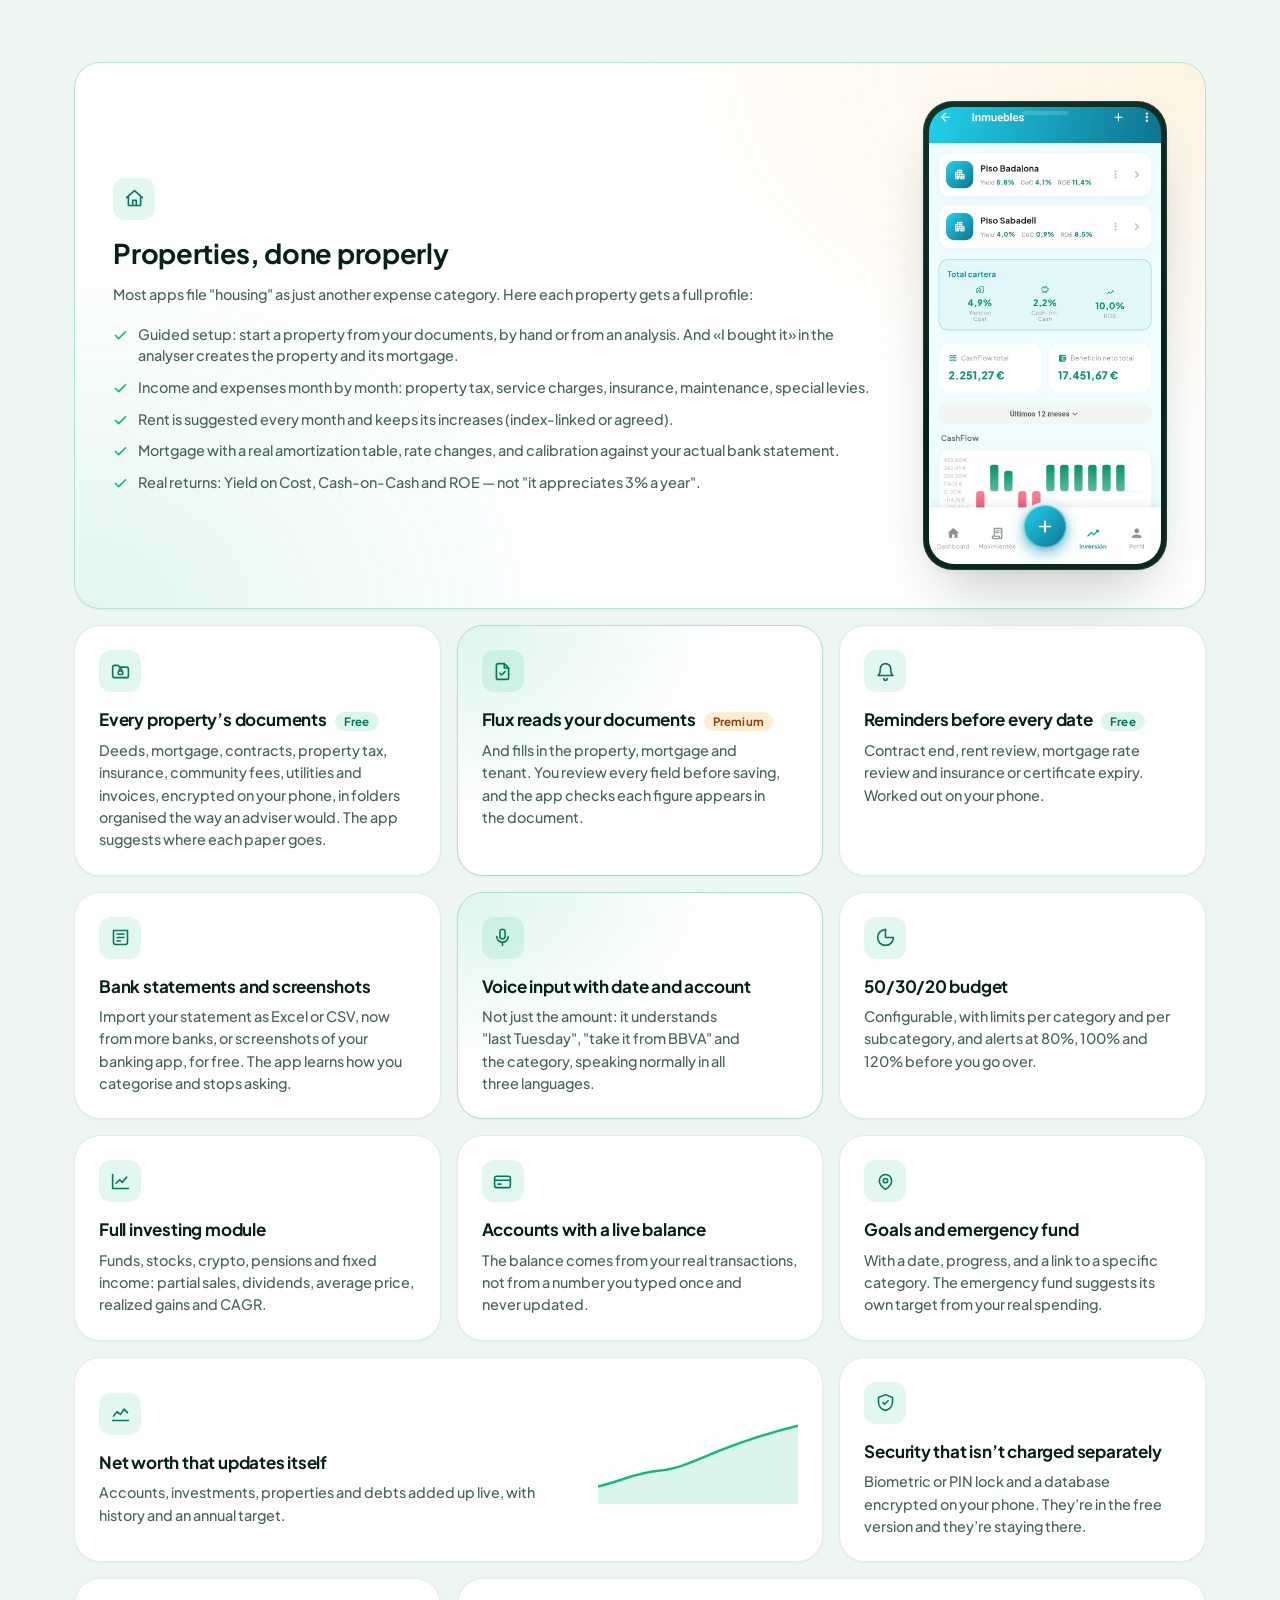
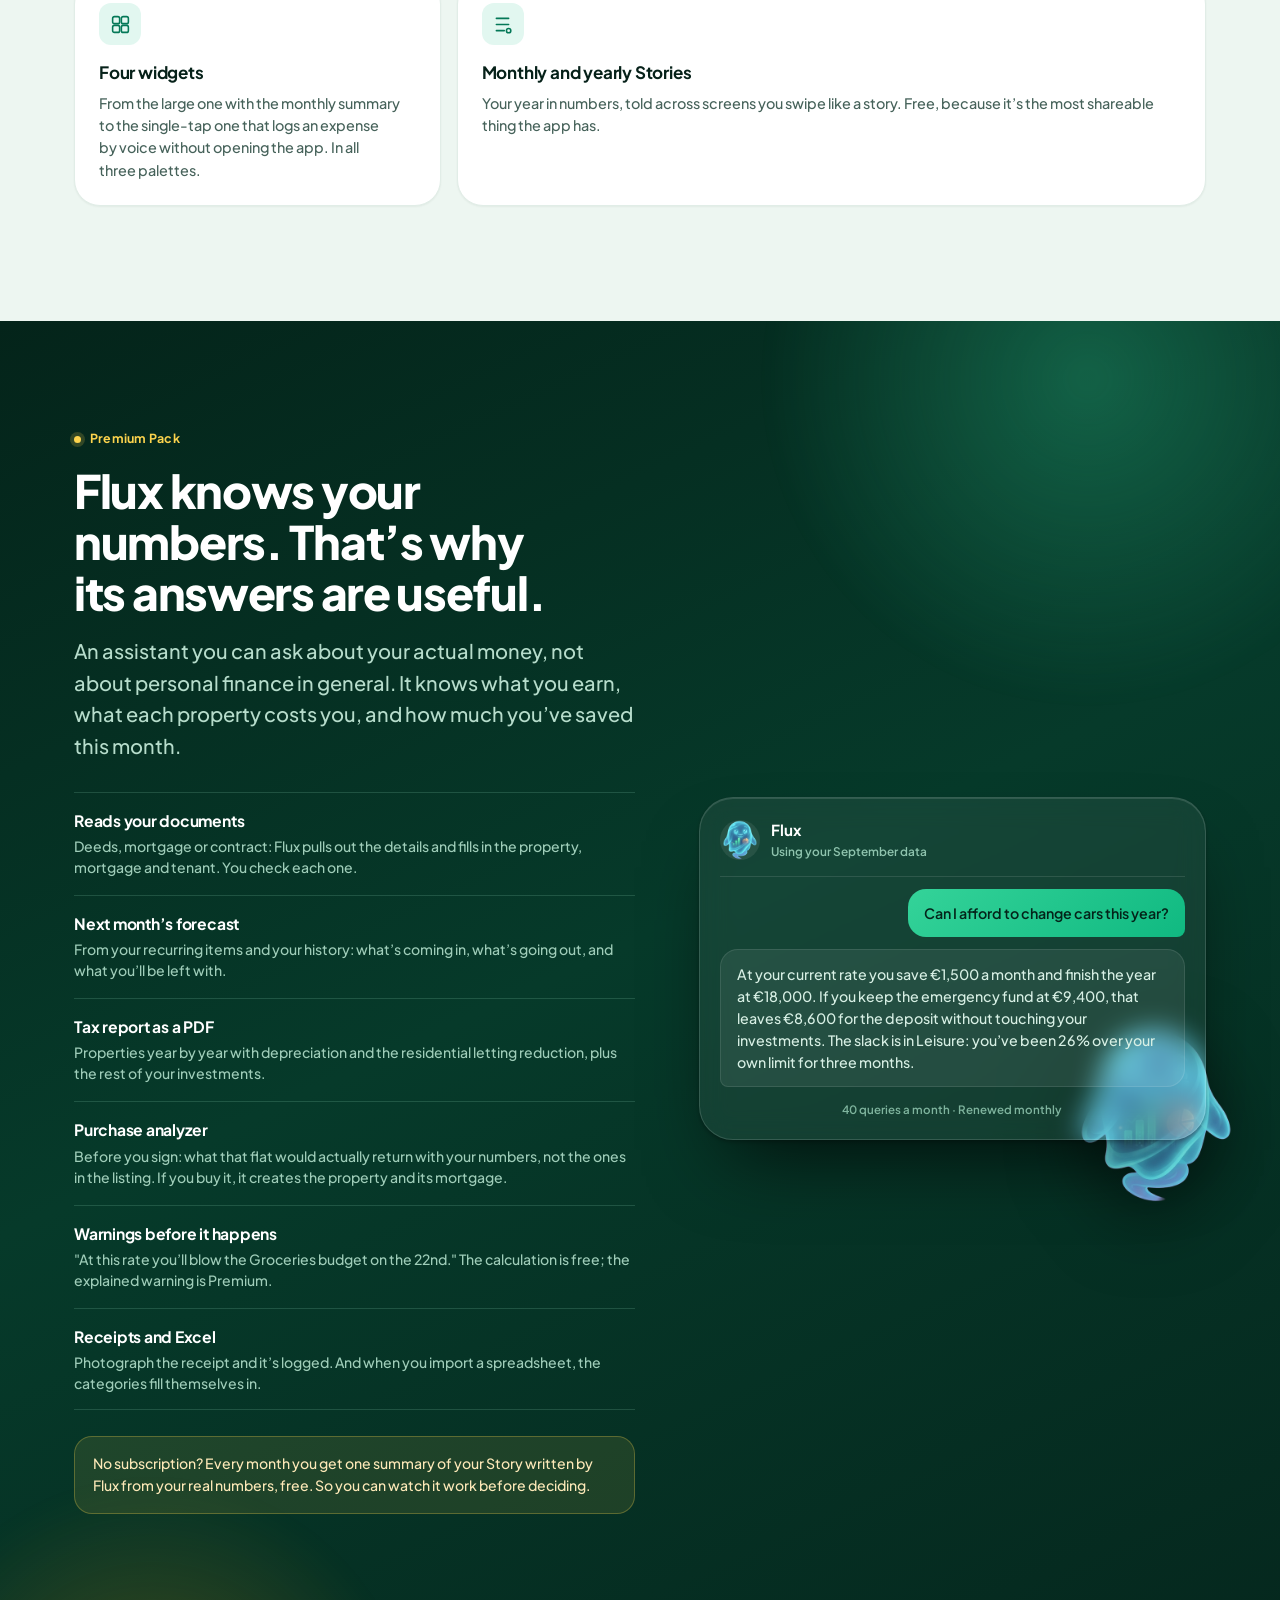
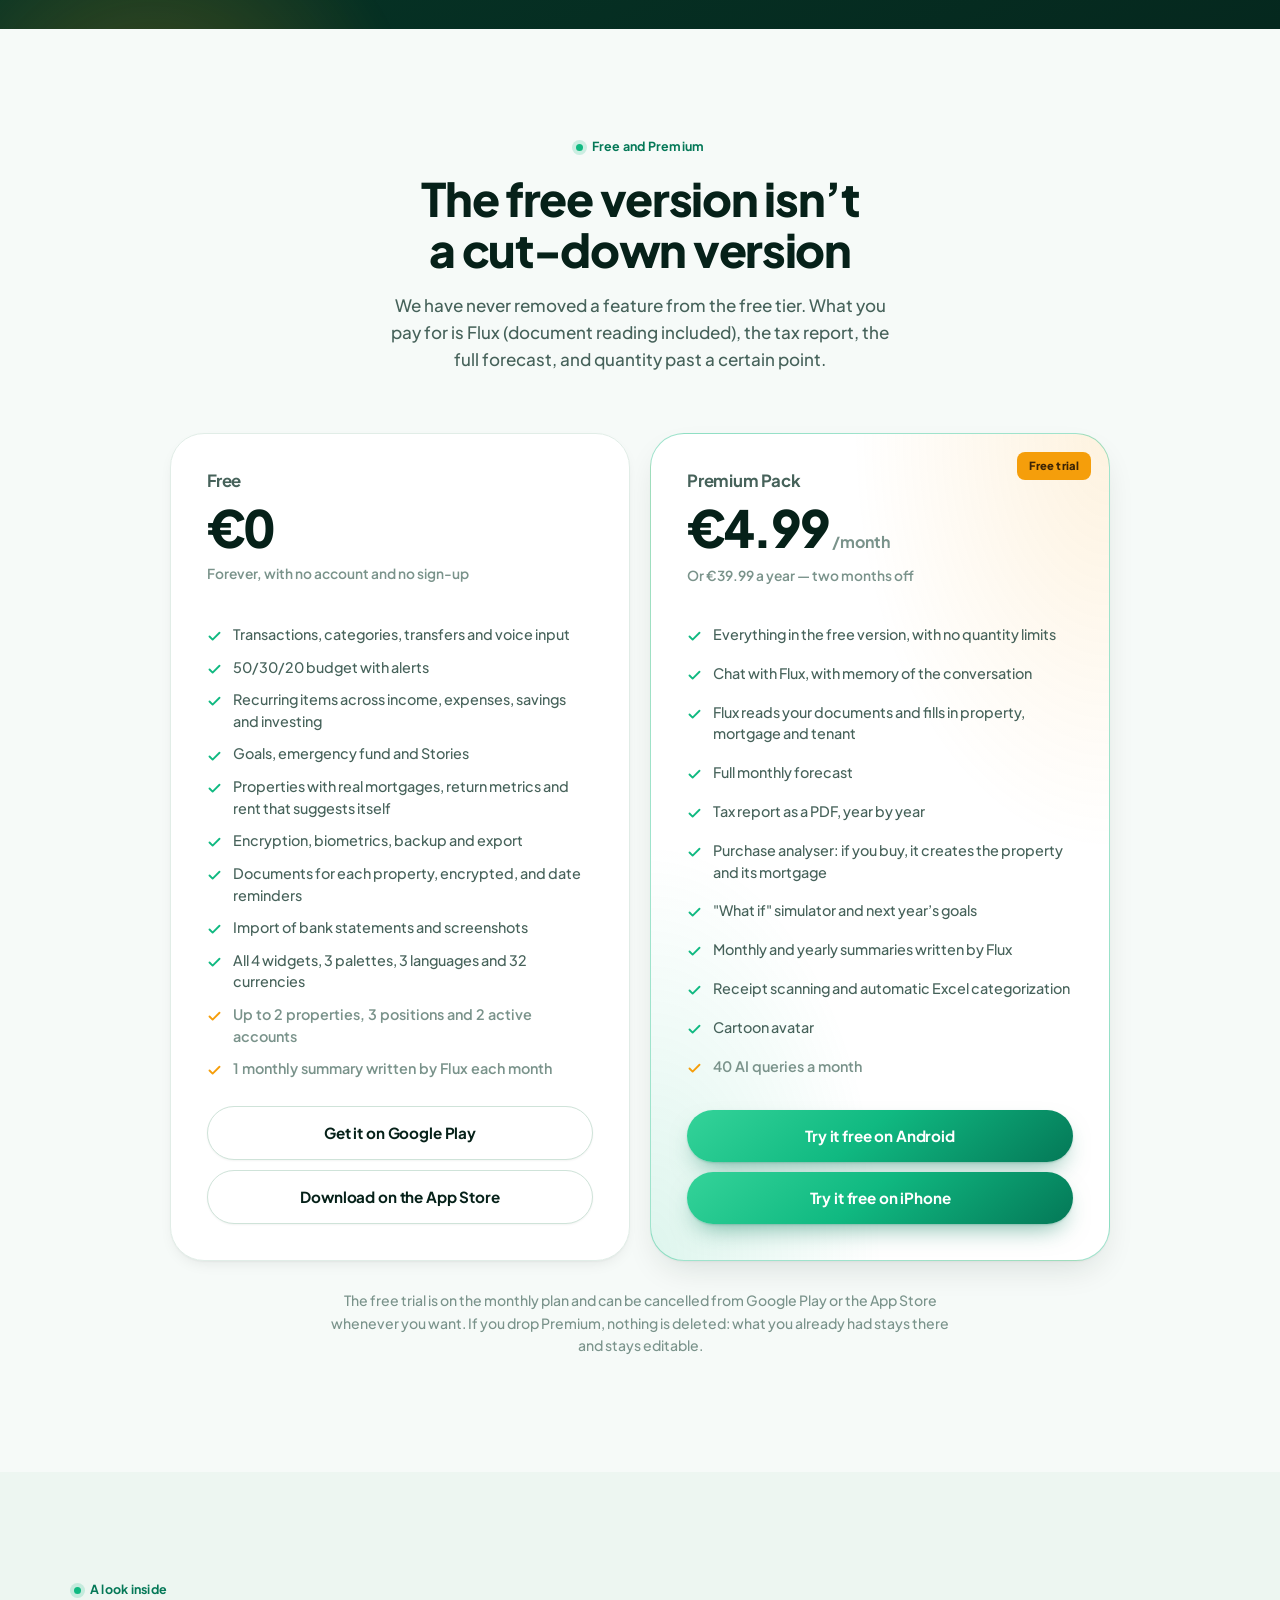
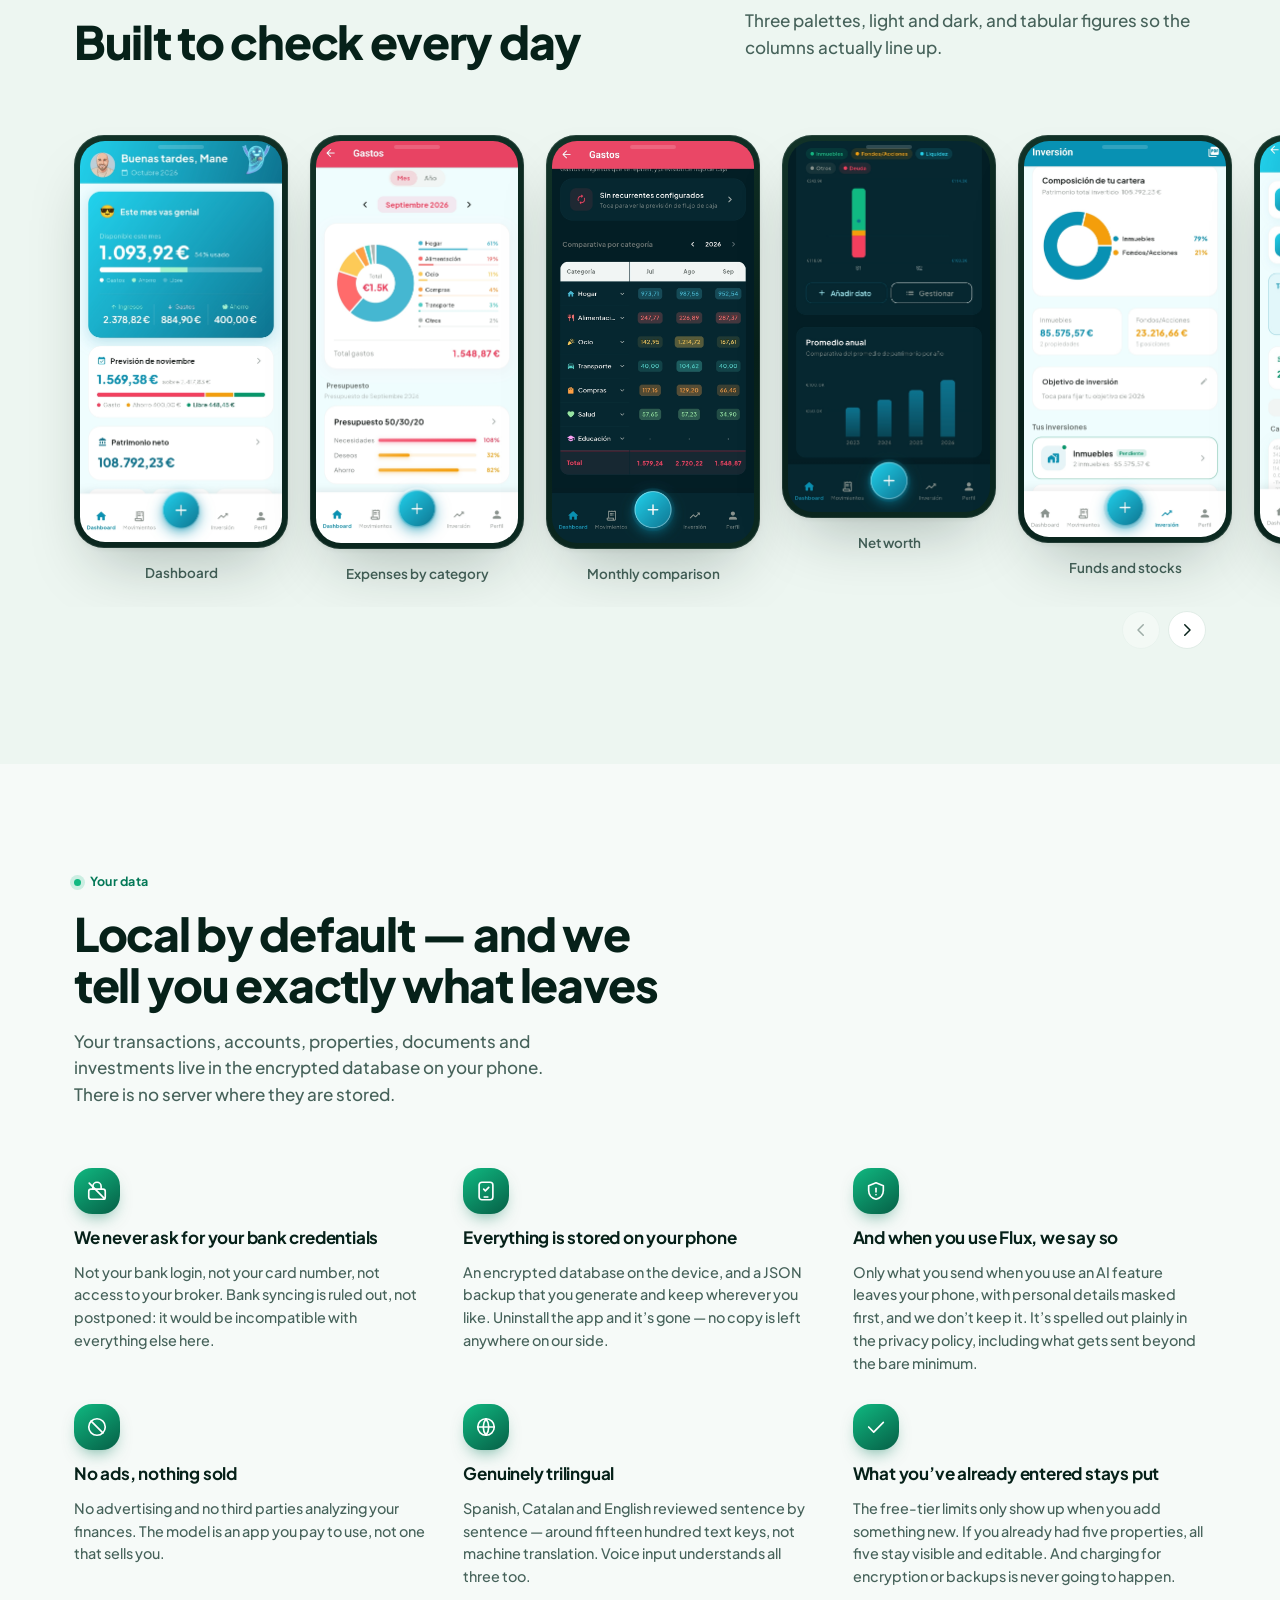
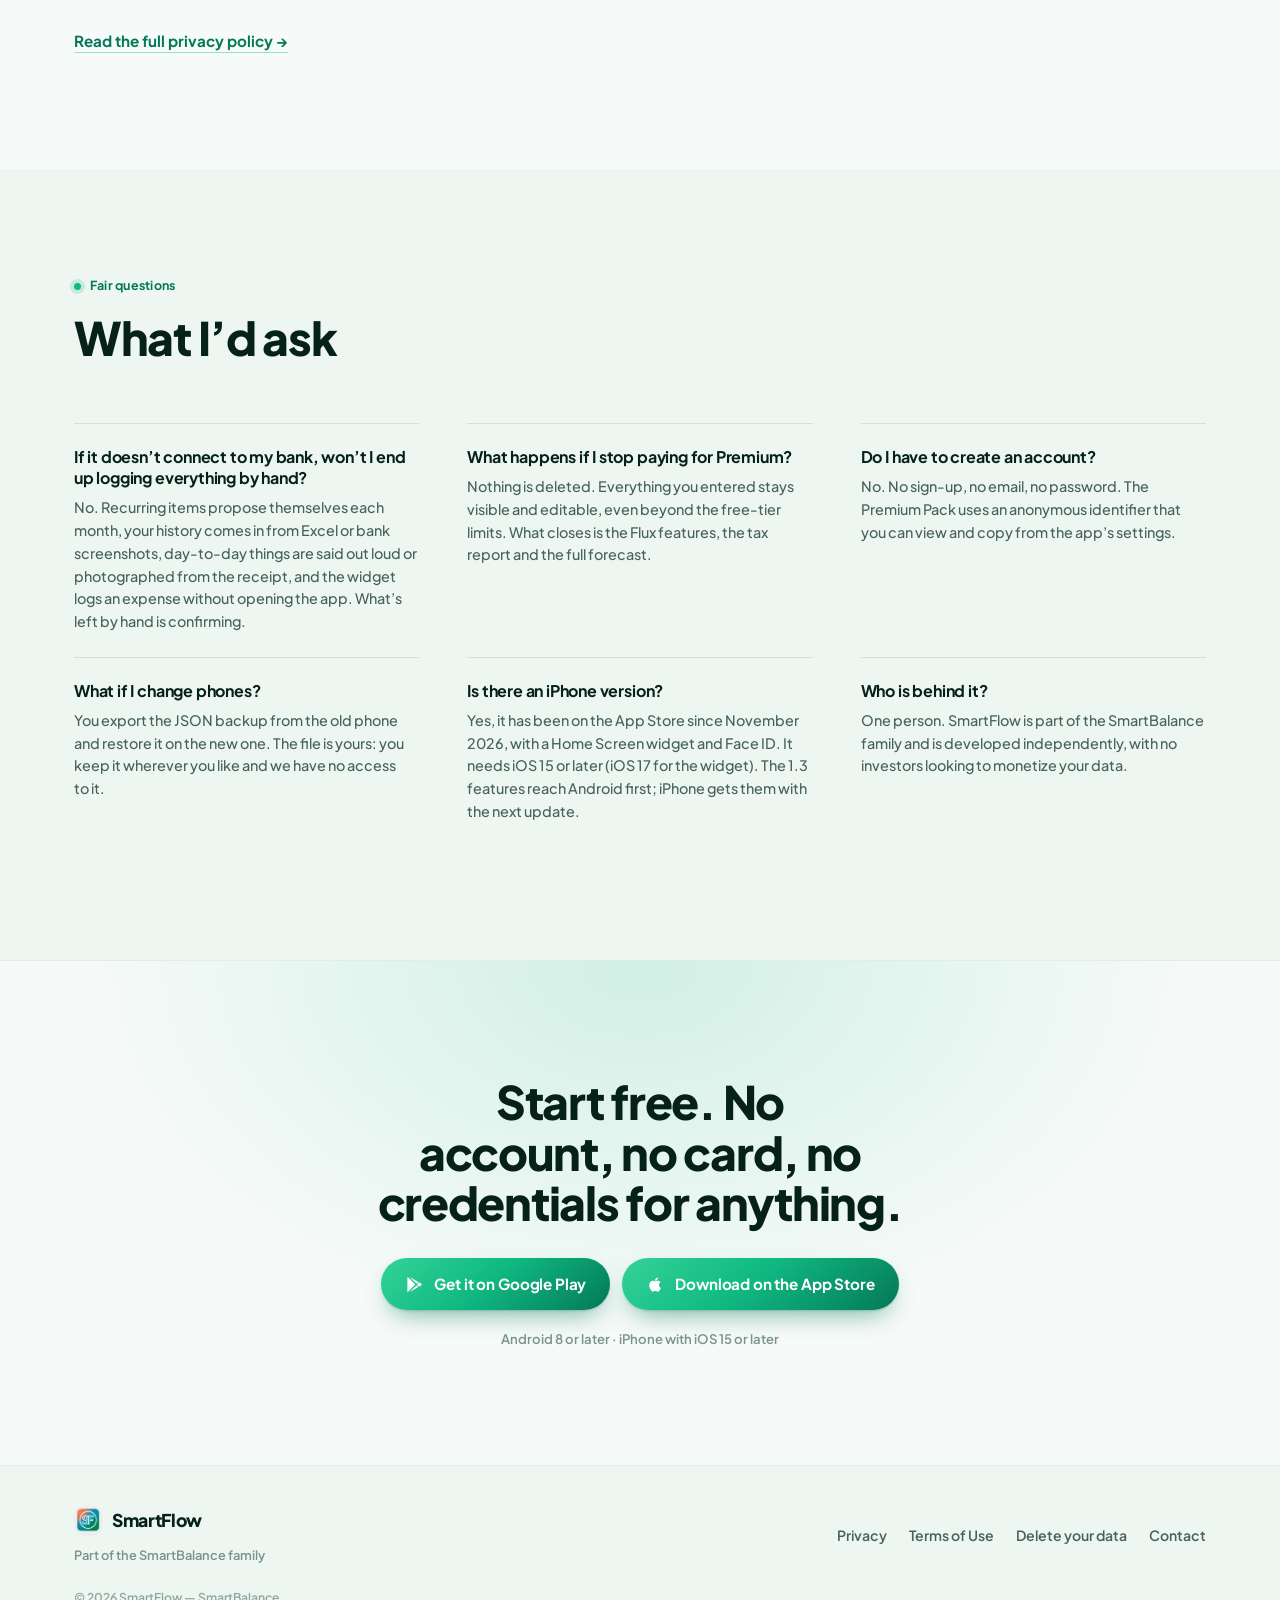
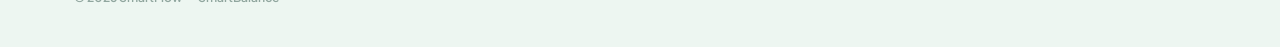
==== commit 1fc00a1e: "Web 1.3: privacidad nueva, portada con los pisos primero y novedades Co-Authored-By: Claude Opus 5.5" ====
--- a/index.html
+++ b/index.html
@@ -3,15 +3,15 @@
 <head>
   <meta charset="UTF-8">
   <meta name="viewport" content="width=device-width, initial-scale=1.0">
-  <title>SmartFlow — El dinero fluye, tú lo controlas</title>
-  <meta name="description" content="App de finanzas personales para Android e iPhone: movimientos por voz, presupuesto 50/30/20, inmuebles con hipoteca real, inversión y patrimonio neto. Sin conectar tu banco, sin anuncios. Español, catalán e inglés.">
+  <title>SmartFlow · App para tus pisos de alquiler y tus finanzas</title>
+  <meta name="description" content="Controla la rentabilidad real de tus pisos, tu hipoteca y tus gastos en una sola app. Informe para la renta y patrimonio neto. Sin conectar el banco.">
   <meta name="theme-color" content="#10B981">
   <link rel="canonical" href="https://www.appsmartflow.com/">
 
   <meta property="og:type" content="website">
   <meta property="og:site_name" content="SmartFlow">
-  <meta property="og:title" content="SmartFlow — El dinero fluye, tú lo controlas">
-  <meta property="og:description" content="Finanzas personales para Android e iPhone sin conectar tu banco. Inmuebles con hipoteca real, inversión, patrimonio neto y un asistente con IA que conoce tus cifras.">
+  <meta property="og:title" content="SmartFlow · App para tus pisos de alquiler y tus finanzas">
+  <meta property="og:description" content="Controla la rentabilidad real de tus pisos, tu hipoteca y tus gastos en una sola app. Informe para la renta y patrimonio neto. Sin conectar el banco.">
   <meta property="og:url" content="https://www.appsmartflow.com/">
   <meta property="og:image" content="https://www.appsmartflow.com/assets/og.png">
   <meta property="og:image:width" content="1200">
@@ -77,6 +77,31 @@
     @media (prefers-reduced-motion: reduce) {
       .video-play__btn { transition: none; }
     }
+    /* Bloque «Nuevo en la 1.3» y etiquetas Gratis/Premium (16 nov 2026) */
+    .whatsnew { padding-top: 8px; padding-bottom: 8px; }
+    .whatsnew__card {
+      max-width: 1040px; margin: 0 auto;
+      padding: clamp(24px, 3vw, 36px);
+      border-radius: 24px;
+      background:
+        radial-gradient(110% 140% at 0% 0%, color-mix(in srgb, var(--primary) 14%, transparent) 0%, transparent 60%),
+        var(--card);
+      border: 1px solid color-mix(in srgb, var(--primary) 26%, var(--line));
+      box-shadow: var(--sh-sm);
+    }
+    .whatsnew__card h2 { font-size: clamp(1.35rem, 1.6vw + 1rem, 1.9rem); margin: 10px 0 18px; }
+    .whatsnew__list { grid-template-columns: repeat(2, minmax(0, 1fr)); column-gap: 28px; }
+    .whatsnew__note { margin-top: 18px; font-size: .9rem; color: var(--ink-soft); }
+    @media (max-width: 720px) { .whatsnew__list { grid-template-columns: 1fr; } }
+    .cell__tag {
+      display: inline-block; vertical-align: middle;
+      margin-left: 8px; padding: 2px 9px; border-radius: 999px;
+      font-size: .72rem; font-weight: 700; letter-spacing: .02em;
+      background: color-mix(in srgb, var(--primary) 14%, transparent); color: var(--primary-dark);
+    }
+    .cell__tag--premium { background: color-mix(in srgb, var(--accent) 18%, transparent); color: #92400E; }
+    :root[data-theme="dark"] .cell__tag { color: var(--primary-light); }
+    :root[data-theme="dark"] .cell__tag--premium { color: var(--accent-light); }
   </style>
 </head>
 <body>
@@ -157,13 +182,13 @@
       <div class="hero__copy">
         <p class="eyebrow" data-reveal>
           <span class="dot" aria-hidden="true"></span>
-          <span data-i18n="hero.eyebrow">Finanzas personales · Android · iPhone</span>
+          <span data-i18n="hero.eyebrow">Pisos de alquiler y finanzas · Android · iPhone</span>
         </p>
 
-        <h1 class="display" data-reveal data-i18n="hero.title">El dinero fluye, tú lo controlas</h1>
+        <h1 class="display" data-reveal data-i18n="hero.title">Tus pisos y tus finanzas, en una sola app</h1>
 
         <p class="lede" data-reveal data-i18n="hero.sub">
-          SmartFlow no te pide las claves de tu banco, tus tarjetas ni tu bróker. Tú decides qué apuntas — y casi nada hay que apuntarlo a mano.
+          SmartFlow es una app para llevar tus pisos de alquiler y tus finanzas en un solo sitio: rentabilidad real de cada piso, hipoteca con amortización real, informe para la renta y gastos del día a día. Sin conectar el banco.
         </p>
 
         <div class="hero__actions" data-reveal>
@@ -222,6 +247,23 @@
     </div>
   </section>
 
+  <!-- ============================ NUEVO EN LA 1.3 ======================= -->
+  <section class="section whatsnew" id="novedades">
+    <div class="container">
+      <div class="whatsnew__card" data-reveal>
+        <p class="eyebrow"><span class="dot" aria-hidden="true"></span><span data-i18n="new.eyebrow">Novedades</span></p>
+        <h2 data-i18n="new.title">Nuevo en la 1.3: tus documentos trabajan por ti</h2>
+        <ul class="ticks whatsnew__list">
+          <li><svg viewBox="0 0 24 24" fill="none" stroke="currentColor" stroke-width="2.6" stroke-linecap="round" stroke-linejoin="round" aria-hidden="true"><path d="M20 6 9 17l-5-5"/></svg><span data-i18n="new.li1">Guarda escrituras, hipoteca, contratos y seguros de cada piso, cifrados en tu móvil, con avisos antes de cada fecha.</span></li>
+          <li><svg viewBox="0 0 24 24" fill="none" stroke="currentColor" stroke-width="2.6" stroke-linecap="round" stroke-linejoin="round" aria-hidden="true"><path d="M20 6 9 17l-5-5"/></svg><span data-i18n="new.li2">Flux lee tus documentos y rellena el piso, la hipoteca y el inquilino por ti (Premium). Tú revisas cada dato.</span></li>
+          <li><svg viewBox="0 0 24 24" fill="none" stroke="currentColor" stroke-width="2.6" stroke-linecap="round" stroke-linejoin="round" aria-hidden="true"><path d="M20 6 9 17l-5-5"/></svg><span data-i18n="new.li3">La renta del alquiler se propone sola cada mes y guarda sus subidas.</span></li>
+          <li><svg viewBox="0 0 24 24" fill="none" stroke="currentColor" stroke-width="2.6" stroke-linecap="round" stroke-linejoin="round" aria-hidden="true"><path d="M20 6 9 17l-5-5"/></svg><span data-i18n="new.li4">Importa movimientos desde capturas de la app de tu banco.</span></li>
+        </ul>
+        <p class="whatsnew__note" data-i18n="new.note">Ya disponible en Android. En iPhone llega con la próxima actualización.</p>
+      </div>
+    </div>
+  </section>
+
   <!-- =============================== VÍDEO ============================== -->
   <section class="section video-section" id="video">
     <div class="container">
@@ -357,7 +399,7 @@
       <header class="section__head">
         <p class="eyebrow" data-reveal><span class="dot" aria-hidden="true"></span><span data-i18n="features.eyebrow">Todo tu dinero</span></p>
         <h2 data-reveal data-i18n="features.title">Una sola app para lo que otras reparten en cinco</h2>
-        <p class="lede lede--sm" data-reveal data-i18n="features.sub">Movimientos, presupuesto, cuentas, inversión, inmuebles y patrimonio. Sin cambiar de pantalla y sin exportar nada.</p>
+        <p class="lede lede--sm" data-reveal data-i18n="features.sub">Pisos y sus documentos, movimientos, presupuesto, cuentas, inversión y patrimonio. Sin cambiar de pantalla y sin exportar nada.</p>
       </header>
 
       <div class="bento">
@@ -368,10 +410,11 @@
             <h3 data-i18n="feature.property.title">Inmuebles, tratados como se merecen</h3>
             <p data-i18n="feature.property.desc">La mayoría de apps meten «vivienda» como una categoría de gasto más. Aquí cada inmueble es una ficha completa:</p>
             <ul class="ticks">
+              <li><svg viewBox="0 0 24 24" fill="none" stroke="currentColor" stroke-width="2.6" stroke-linecap="round" stroke-linejoin="round" aria-hidden="true"><path d="M20 6 9 17l-5-5"/></svg><span data-i18n="feature.property.setup">Alta guiada: empieza un piso con tus documentos, a mano o desde un análisis. Y «Ya lo compré» en el analizador crea el piso y su hipoteca.</span></li>
               <li><svg viewBox="0 0 24 24" fill="none" stroke="currentColor" stroke-width="2.6" stroke-linecap="round" stroke-linejoin="round" aria-hidden="true"><path d="M20 6 9 17l-5-5"/></svg><span data-i18n="feature.property.li1">Ingresos y gastos mes a mes: IBI, comunidad, seguro, mantenimiento, derrama.</span></li>
+              <li><svg viewBox="0 0 24 24" fill="none" stroke="currentColor" stroke-width="2.6" stroke-linecap="round" stroke-linejoin="round" aria-hidden="true"><path d="M20 6 9 17l-5-5"/></svg><span data-i18n="feature.property.rent">La renta del alquiler se propone sola cada mes y guarda sus subidas (IRAV, IPC o lo pactado).</span></li>
               <li><svg viewBox="0 0 24 24" fill="none" stroke="currentColor" stroke-width="2.6" stroke-linecap="round" stroke-linejoin="round" aria-hidden="true"><path d="M20 6 9 17l-5-5"/></svg><span data-i18n="feature.property.li2">Hipoteca con tabla de amortización real, cambios de tipo y calibración contra el recibo del banco.</span></li>
               <li><svg viewBox="0 0 24 24" fill="none" stroke="currentColor" stroke-width="2.6" stroke-linecap="round" stroke-linejoin="round" aria-hidden="true"><path d="M20 6 9 17l-5-5"/></svg><span data-i18n="feature.property.li3">Rentabilidad de verdad: Yield on Cost, Cash-on-Cash y ROE, no «se revaloriza un 3%».</span></li>
-              <li><svg viewBox="0 0 24 24" fill="none" stroke="currentColor" stroke-width="2.6" stroke-linecap="round" stroke-linejoin="round" aria-hidden="true"><path d="M20 6 9 17l-5-5"/></svg><span data-i18n="feature.property.li4">Todo enlazado a tu patrimonio neto en el momento.</span></li>
             </ul>
           </div>
           <div class="cell__media">
@@ -385,6 +428,36 @@
         </article>
 
         <article class="cell" data-reveal>
+          <span class="cell__icon"><svg viewBox="0 0 24 24" fill="none" stroke="currentColor" stroke-width="1.8" stroke-linecap="round" stroke-linejoin="round" aria-hidden="true"><path d="M3 7a2 2 0 0 1 2-2h4l2 2h8a2 2 0 0 1 2 2v8a2 2 0 0 1-2 2H5a2 2 0 0 1-2-2Z"/><rect x="9.5" y="11.5" width="5" height="4" rx="1"/><path d="M10.5 11.5v-1a1.5 1.5 0 0 1 3 0v1"/></svg></span>
+          <h3><span data-i18n="feature.docs.title">Los documentos de cada piso</span><span class="cell__tag" data-i18n="feature.tag.free">Gratis</span></h3>
+          <p data-i18n="feature.docs.desc">Escrituras, hipoteca, contratos, IBI, seguros, comunidad, suministros y facturas, cifrados en tu móvil y en carpetas como las de un asesor. La app te propone dónde va cada papel.</p>
+        </article>
+
+        <article class="cell cell--accent" data-reveal>
+          <span class="cell__icon"><svg viewBox="0 0 24 24" fill="none" stroke="currentColor" stroke-width="1.8" stroke-linecap="round" stroke-linejoin="round" aria-hidden="true"><path d="M14 3H7a2 2 0 0 0-2 2v14a2 2 0 0 0 2 2h10a2 2 0 0 0 2-2V8Z"/><path d="M14 3v5h5"/><path d="m9 14 2 2 4-4"/></svg></span>
+          <h3><span data-i18n="feature.fluxdocs.title">Flux lee tus documentos</span><span class="cell__tag cell__tag--premium" data-i18n="feature.tag.premium">Premium</span></h3>
+          <p data-i18n="feature.fluxdocs.desc">Y rellena el piso, la hipoteca y el inquilino. Tú revisas cada dato antes de guardarlo, y la app comprueba que cada cifra aparece en el documento.</p>
+        </article>
+
+        <article class="cell" data-reveal>
+          <span class="cell__icon"><svg viewBox="0 0 24 24" fill="none" stroke="currentColor" stroke-width="1.8" stroke-linecap="round" stroke-linejoin="round" aria-hidden="true"><path d="M6 9a6 6 0 0 1 12 0c0 6 2.5 7.5 2.5 7.5h-17S6 15 6 9Z"/><path d="M10 20a2 2 0 0 0 4 0"/></svg></span>
+          <h3><span data-i18n="feature.alerts.title">Avisos antes de cada fecha</span><span class="cell__tag" data-i18n="feature.tag.free">Gratis</span></h3>
+          <p data-i18n="feature.alerts.desc">Fin de contrato, actualización de la renta, revisión de la hipoteca y vencimiento de seguros y certificados. Se calculan en tu móvil.</p>
+        </article>
+
+        <article class="cell" data-reveal>
+          <span class="cell__icon"><svg viewBox="0 0 24 24" fill="none" stroke="currentColor" stroke-width="1.8" stroke-linecap="round" stroke-linejoin="round" aria-hidden="true"><path d="M4 4h16v13a3 3 0 0 1-3 3H7a3 3 0 0 1-3-3Z"/><path d="M8 8h8M8 12h8M8 16h4"/></svg></span>
+          <h3 data-i18n="feature.excel.title">Extractos y capturas del banco</h3>
+          <p data-i18n="feature.excel.desc">Importa el extracto en Excel o CSV, ahora de más bancos, o capturas de pantalla de la app de tu banco, gratis. La app aprende cómo categorizas y deja de preguntarte.</p>
+        </article>
+
+        <article class="cell cell--accent" data-reveal>
+          <span class="cell__icon"><svg viewBox="0 0 24 24" fill="none" stroke="currentColor" stroke-width="1.8" stroke-linecap="round" stroke-linejoin="round" aria-hidden="true"><rect x="9" y="2.5" width="6" height="11" rx="3"/><path d="M5.5 11a6.5 6.5 0 0 0 13 0"/><path d="M12 17.5V21"/></svg></span>
+          <h3 data-i18n="feature.voice.title">Entrada por voz con fecha y cuenta</h3>
+          <p data-i18n="feature.voice.desc">No solo el importe: entiende «el martes pasado», «sácalo de la BBVA» y la categoría, hablando normal en los tres idiomas.</p>
+        </article>
+
+        <article class="cell" data-reveal>
           <span class="cell__icon"><svg viewBox="0 0 24 24" fill="none" stroke="currentColor" stroke-width="1.8" stroke-linecap="round" stroke-linejoin="round" aria-hidden="true"><path d="M12 3a9 9 0 1 0 9 9"/><path d="M12 3v9h9"/></svg></span>
           <h3 data-i18n="feature.rule.title">Presupuesto 50/30/20</h3>
           <p data-i18n="feature.rule.desc">Configurable, con límites por categoría y por subcategoría, y avisos al 80%, 100% y 120% antes de que te pases.</p>
@@ -400,18 +473,6 @@
           <span class="cell__icon"><svg viewBox="0 0 24 24" fill="none" stroke="currentColor" stroke-width="1.8" stroke-linecap="round" stroke-linejoin="round" aria-hidden="true"><rect x="3" y="6" width="18" height="13" rx="2.5"/><path d="M3 10.5h18"/><path d="M7 15h3"/></svg></span>
           <h3 data-i18n="feature.accounts.title">Cuentas con saldo en vivo</h3>
           <p data-i18n="feature.accounts.desc">El saldo sale de tus movimientos reales, no de un número que escribiste una vez y se quedó desfasado.</p>
-        </article>
-
-        <article class="cell cell--accent" data-reveal>
-          <span class="cell__icon"><svg viewBox="0 0 24 24" fill="none" stroke="currentColor" stroke-width="1.8" stroke-linecap="round" stroke-linejoin="round" aria-hidden="true"><rect x="9" y="2.5" width="6" height="11" rx="3"/><path d="M5.5 11a6.5 6.5 0 0 0 13 0"/><path d="M12 17.5V21"/></svg></span>
-          <h3 data-i18n="feature.voice.title">Entrada por voz con fecha y cuenta</h3>
-          <p data-i18n="feature.voice.desc">No solo el importe: entiende «el martes pasado», «sácalo de la BBVA» y la categoría, hablando normal en los tres idiomas.</p>
-        </article>
-
-        <article class="cell" data-reveal>
-          <span class="cell__icon"><svg viewBox="0 0 24 24" fill="none" stroke="currentColor" stroke-width="1.8" stroke-linecap="round" stroke-linejoin="round" aria-hidden="true"><path d="M4 4h16v13a3 3 0 0 1-3 3H7a3 3 0 0 1-3-3Z"/><path d="M8 8h8M8 12h8M8 16h4"/></svg></span>
-          <h3 data-i18n="feature.excel.title">Importación de Excel</h3>
-          <p data-i18n="feature.excel.desc">Trae el histórico que ya tienes en una hoja. La app aprende cómo categorizas y deja de preguntarte.</p>
         </article>
 
         <article class="cell" data-reveal>
@@ -467,9 +528,10 @@
         </p>
 
         <ul class="flux__list">
+          <li data-reveal><b data-i18n="flux.f0.t">Lee tus documentos</b><span data-i18n="flux.f0.d">Escrituras, hipoteca o contrato: Flux saca los datos y rellena el piso, la hipoteca y el inquilino. Tú revisas cada uno.</span></li>
           <li data-reveal><b data-i18n="flux.f1.t">Previsión del mes que viene</b><span data-i18n="flux.f1.d">Con tus recurrentes y tu histórico: qué va a entrar, qué va a salir y con cuánto te vas a quedar.</span></li>
           <li data-reveal><b data-i18n="flux.f2.t">Informe fiscal en PDF</b><span data-i18n="flux.f2.d">Inmuebles año a año con amortización y la reducción por alquiler de vivienda, más el resto de inversiones.</span></li>
-          <li data-reveal><b data-i18n="flux.f3.t">Analizador de compra</b><span data-i18n="flux.f3.d">Antes de firmar: qué rentabilidad tendría ese piso con tus números, no con los del anuncio.</span></li>
+          <li data-reveal><b data-i18n="flux.f3.t">Analizador de compra</b><span data-i18n="flux.f3.d">Antes de firmar: qué rentabilidad tendría ese piso con tus números, no con los del anuncio. Si lo compras, crea el piso y su hipoteca.</span></li>
           <li data-reveal><b data-i18n="flux.f4.t">Avisos antes de que pase</b><span data-i18n="flux.f4.d">«A este ritmo te pasas de Alimentación el día 22.» El cálculo es gratis; el aviso explicado, Premium.</span></li>
           <li data-reveal><b data-i18n="flux.f5.t">Tickets y Excel</b><span data-i18n="flux.f5.d">Foto del ticket y ya está apuntado. Y al importar una hoja, las categorías se rellenan solas.</span></li>
         </ul>
@@ -505,7 +567,7 @@
       <header class="section__head section__head--center">
         <p class="eyebrow" data-reveal><span class="dot" aria-hidden="true"></span><span data-i18n="pricing.eyebrow">Gratis y Premium</span></p>
         <h2 data-reveal data-i18n="pricing.title">La versión gratis no es una versión recortada</h2>
-        <p class="lede lede--sm" data-reveal data-i18n="pricing.sub">Nunca hemos quitado una función de la capa gratuita. Lo que se paga es Flux, el informe fiscal, la previsión completa y la cantidad a partir de cierto punto.</p>
+        <p class="lede lede--sm" data-reveal data-i18n="pricing.sub">Nunca hemos quitado una función de la capa gratuita. Lo que se paga es Flux (también la lectura de documentos), el informe fiscal, la previsión completa y la cantidad a partir de cierto punto.</p>
       </header>
 
       <div class="plans">
@@ -520,8 +582,10 @@
             <li data-i18n="plan.free.2">Presupuesto 50/30/20 con avisos</li>
             <li data-i18n="plan.free.3">Recurrentes en ingresos, gastos, ahorro e inversión</li>
             <li data-i18n="plan.free.4">Objetivos, fondo de emergencia e Historias</li>
-            <li data-i18n="plan.free.5">Inmuebles con hipoteca real y métricas de rentabilidad</li>
+            <li data-i18n="plan.free.5">Inmuebles con hipoteca real, rentabilidad y renta que se propone sola</li>
             <li data-i18n="plan.free.6">Cifrado, biometría, copia de seguridad y exportación</li>
+            <li data-i18n="plan.free.10">Documentos de cada piso, cifrados, y avisos de fechas</li>
+            <li data-i18n="plan.free.11">Importación de extractos y de capturas del banco</li>
             <li data-i18n="plan.free.7">Los 4 widgets, 3 paletas, 3 idiomas y 32 divisas</li>
             <li class="plan__limit" data-i18n="plan.free.8">Hasta 2 inmuebles, 3 posiciones y 2 cuentas activas</li>
             <li class="plan__limit" data-i18n="plan.free.9">1 resumen mensual escrito por Flux al mes</li>
@@ -547,9 +611,10 @@
           <ul class="plan__list">
             <li data-i18n="plan.premium.0">Todo lo de la versión gratis, sin límites de cantidad</li>
             <li data-i18n="plan.premium.1">Chat con Flux, con memoria de la conversación</li>
+            <li data-i18n="plan.premium.10">Flux lee tus documentos y rellena piso, hipoteca e inquilino</li>
             <li data-i18n="plan.premium.2">Previsión mensual completa</li>
             <li data-i18n="plan.premium.3">Informe fiscal en PDF, año a año</li>
-            <li data-i18n="plan.premium.4">Analizador de inmueble antes de comprar</li>
+            <li data-i18n="plan.premium.4">Analizador de compra: si lo compras, crea el piso y su hipoteca</li>
             <li data-i18n="plan.premium.5">Simulador «qué pasaría si» y objetivos del año que viene</li>
             <li data-i18n="plan.premium.6">Resumen mensual y anual redactados por Flux</li>
             <li data-i18n="plan.premium.7">Escaneo de tickets y categorización automática del Excel</li>
@@ -566,7 +631,7 @@
       </div>
 
       <p class="plans__note" data-reveal data-i18n="pricing.note">
-        La prueba gratis está en el plan mensual (15 días en Android, 2 semanas en iPhone) y se cancela desde Google Play o la App Store cuando quieras. Si dejas Premium, no se borra nada: lo que ya tenías sigue ahí y se puede seguir editando.
+        La prueba gratis está en el plan mensual y se cancela desde Google Play o la App Store cuando quieras. Si dejas Premium, no se borra nada: lo que ya tenías sigue ahí y se puede seguir editando.
       </p>
     </div>
   </section>
@@ -644,7 +709,7 @@
       <header class="section__head">
         <p class="eyebrow" data-reveal><span class="dot" aria-hidden="true"></span><span data-i18n="why.eyebrow">Tus datos</span></p>
         <h2 data-reveal data-i18n="why.title">Local por defecto, y te decimos exactamente qué sale</h2>
-        <p class="lede lede--sm" data-reveal data-i18n="why.sub">Tus movimientos, cuentas, inmuebles e inversiones viven en la base de datos cifrada de tu móvil. No hay servidor donde estén guardados.</p>
+        <p class="lede lede--sm" data-reveal data-i18n="why.sub">Tus movimientos, cuentas, pisos, documentos e inversiones viven en la base de datos cifrada de tu móvil. No hay servidor donde estén guardados.</p>
       </header>
 
       <div class="pillars">
@@ -661,7 +726,7 @@
         <div class="pillar" data-reveal>
           <span class="pillar__icon"><svg viewBox="0 0 24 24" fill="none" stroke="currentColor" stroke-width="1.8" stroke-linecap="round" stroke-linejoin="round" aria-hidden="true"><path d="M12 3 4 6.2v5.3c0 4.6 3.3 8.4 8 9.5 4.7-1.1 8-4.9 8-9.5V6.2Z"/><path d="M12 9v4"/><path d="M12 16h.01"/></svg></span>
           <h3 data-i18n="why.ai.title">Y cuando usas Flux, te lo decimos</h3>
-          <p data-i18n="why.ai.desc">Las funciones con IA sí envían cifras a un proveedor para poder responder. Solo cuando las usas, solo lo necesario, y está detallado sin rodeos en la política de privacidad — incluido lo que se envía de más.</p>
+          <p data-i18n="why.ai.desc">Solo sale del teléfono lo que envías al usar una función de inteligencia artificial, con los datos personales tapados antes, y nosotros no lo guardamos. Está detallado sin rodeos en la política de privacidad, incluido lo que se envía de más.</p>
         </div>
         <div class="pillar" data-reveal>
           <span class="pillar__icon"><svg viewBox="0 0 24 24" fill="none" stroke="currentColor" stroke-width="1.8" stroke-linecap="round" stroke-linejoin="round" aria-hidden="true"><circle cx="12" cy="12" r="9"/><path d="m5.6 5.6 12.8 12.8"/></svg></span>
@@ -697,7 +762,7 @@
       <div class="faq">
         <div class="qa" data-reveal>
           <h3 data-i18n="faq.q1">Si no conecta con el banco, ¿no acabaré apuntándolo todo a mano?</h3>
-          <p data-i18n="faq.a1">No. Lo recurrente se propone cada mes solo, el histórico entra por Excel, lo del día a día se dice hablando o se hace foto del ticket, y el widget apunta un gasto sin abrir la app. Lo que queda a mano es confirmar.</p>
+          <p data-i18n="faq.a1">No. Lo recurrente se propone cada mes solo, el histórico entra por Excel o con capturas del banco, lo del día a día se dice hablando o se hace foto del ticket, y el widget apunta un gasto sin abrir la app. Lo que queda a mano es confirmar.</p>
         </div>
         <div class="qa" data-reveal>
           <h3 data-i18n="faq.q2">¿Qué pasa si dejo de pagar Premium?</h3>
@@ -713,7 +778,7 @@
         </div>
         <div class="qa" data-reveal>
           <h3 data-i18n="faq.q5">¿Está en iPhone?</h3>
-          <p data-i18n="faq.a5">Sí. SmartFlow está en la App Store desde noviembre de 2026, con las mismas funciones que en Android, el widget para la pantalla de inicio y Face ID. Necesita iOS 15 o superior (el widget, iOS 17).</p>
+          <p data-i18n="faq.a5">Sí, está en la App Store desde noviembre de 2026, con el widget para la pantalla de inicio y Face ID. Necesita iOS 15 o superior (el widget, iOS 17). Las novedades de la 1.3 llegan primero a Android; a iPhone, con la próxima actualización.</p>
         </div>
         <div class="qa" data-reveal>
           <h3 data-i18n="faq.q6">¿Quién hay detrás?</h3>
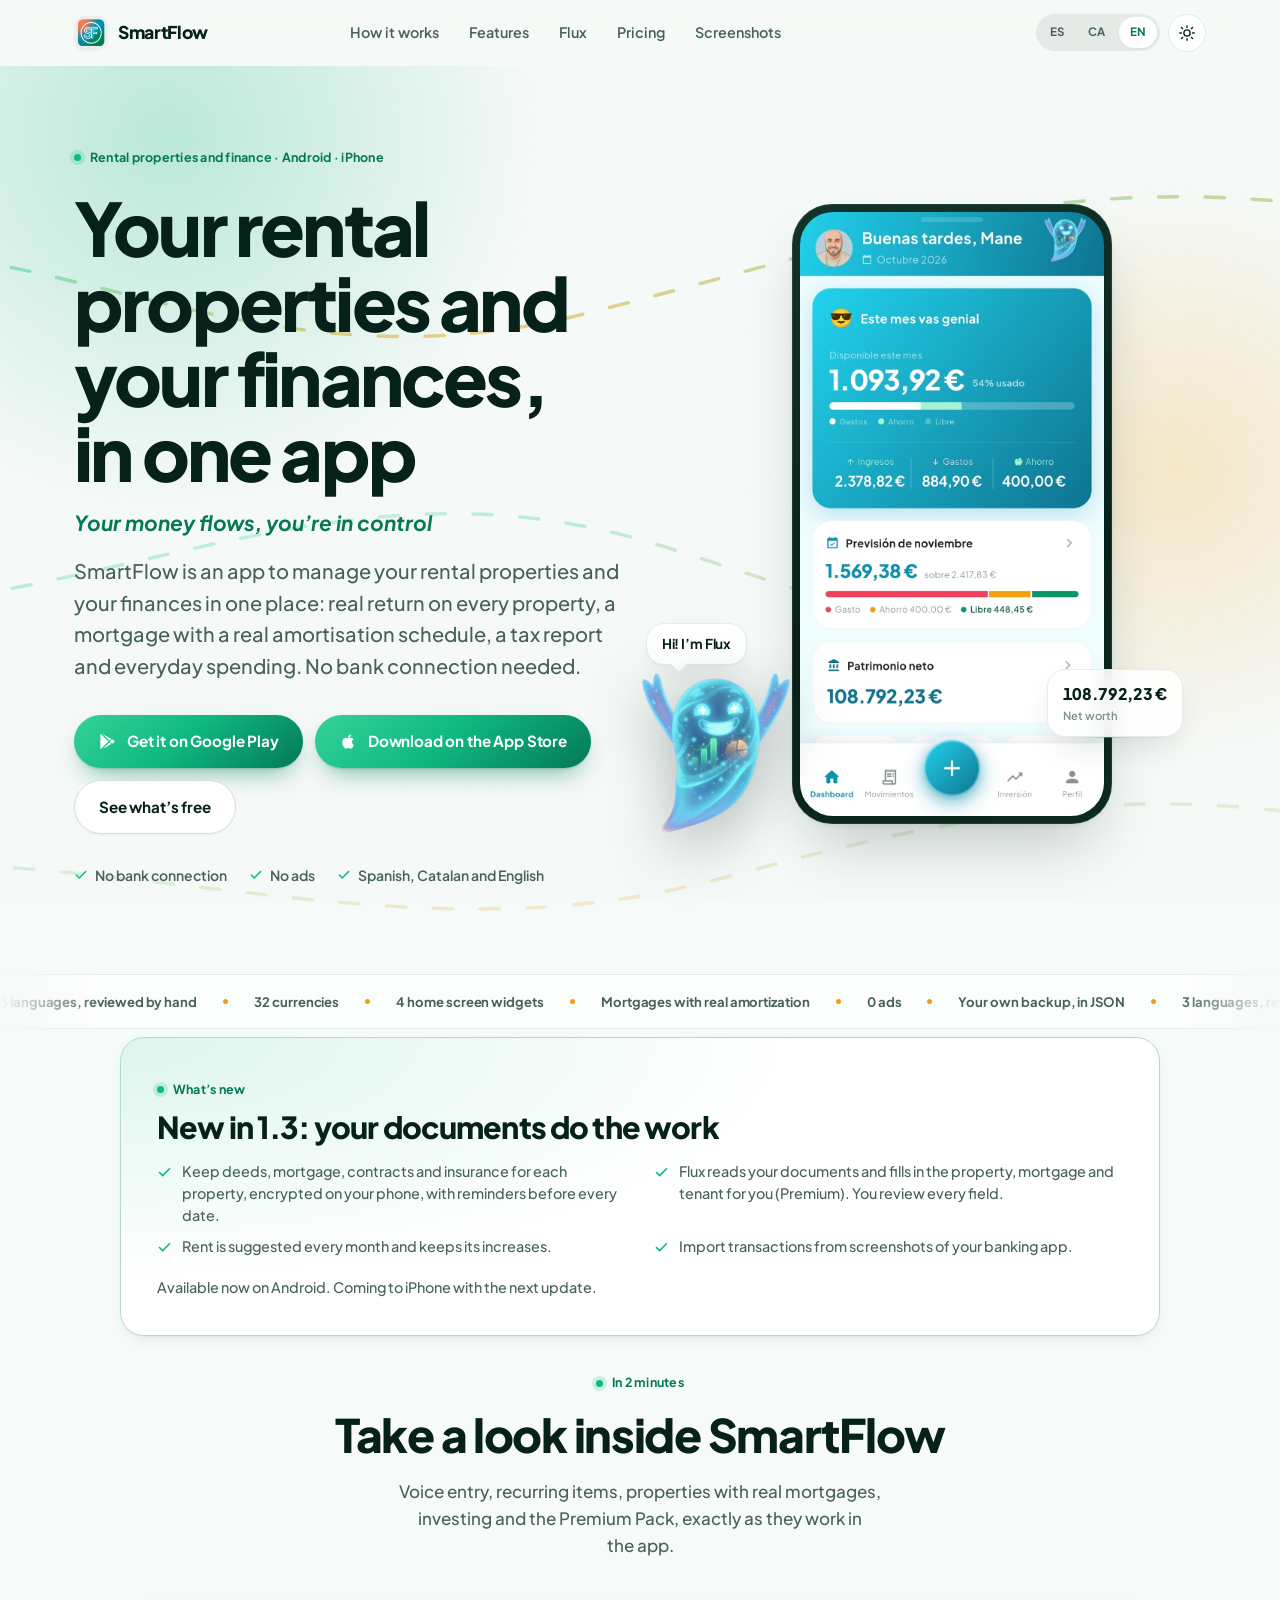
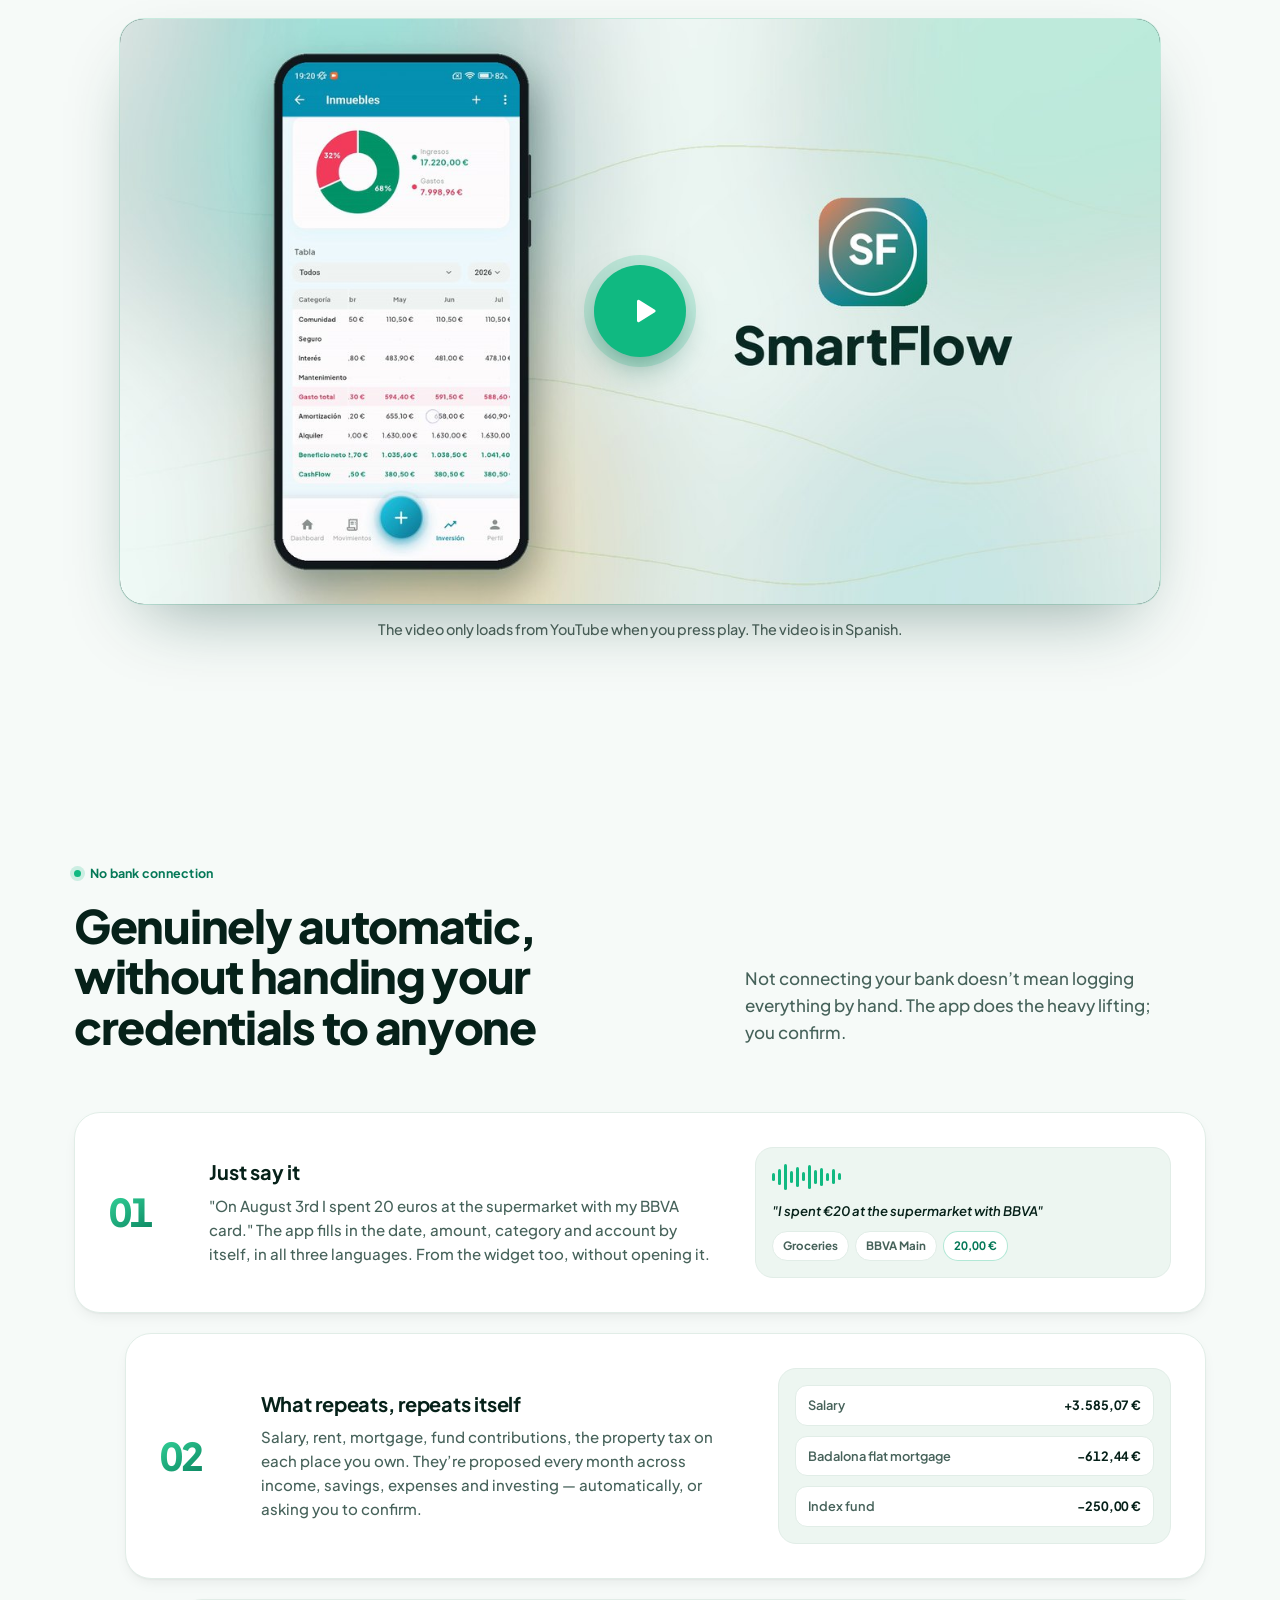
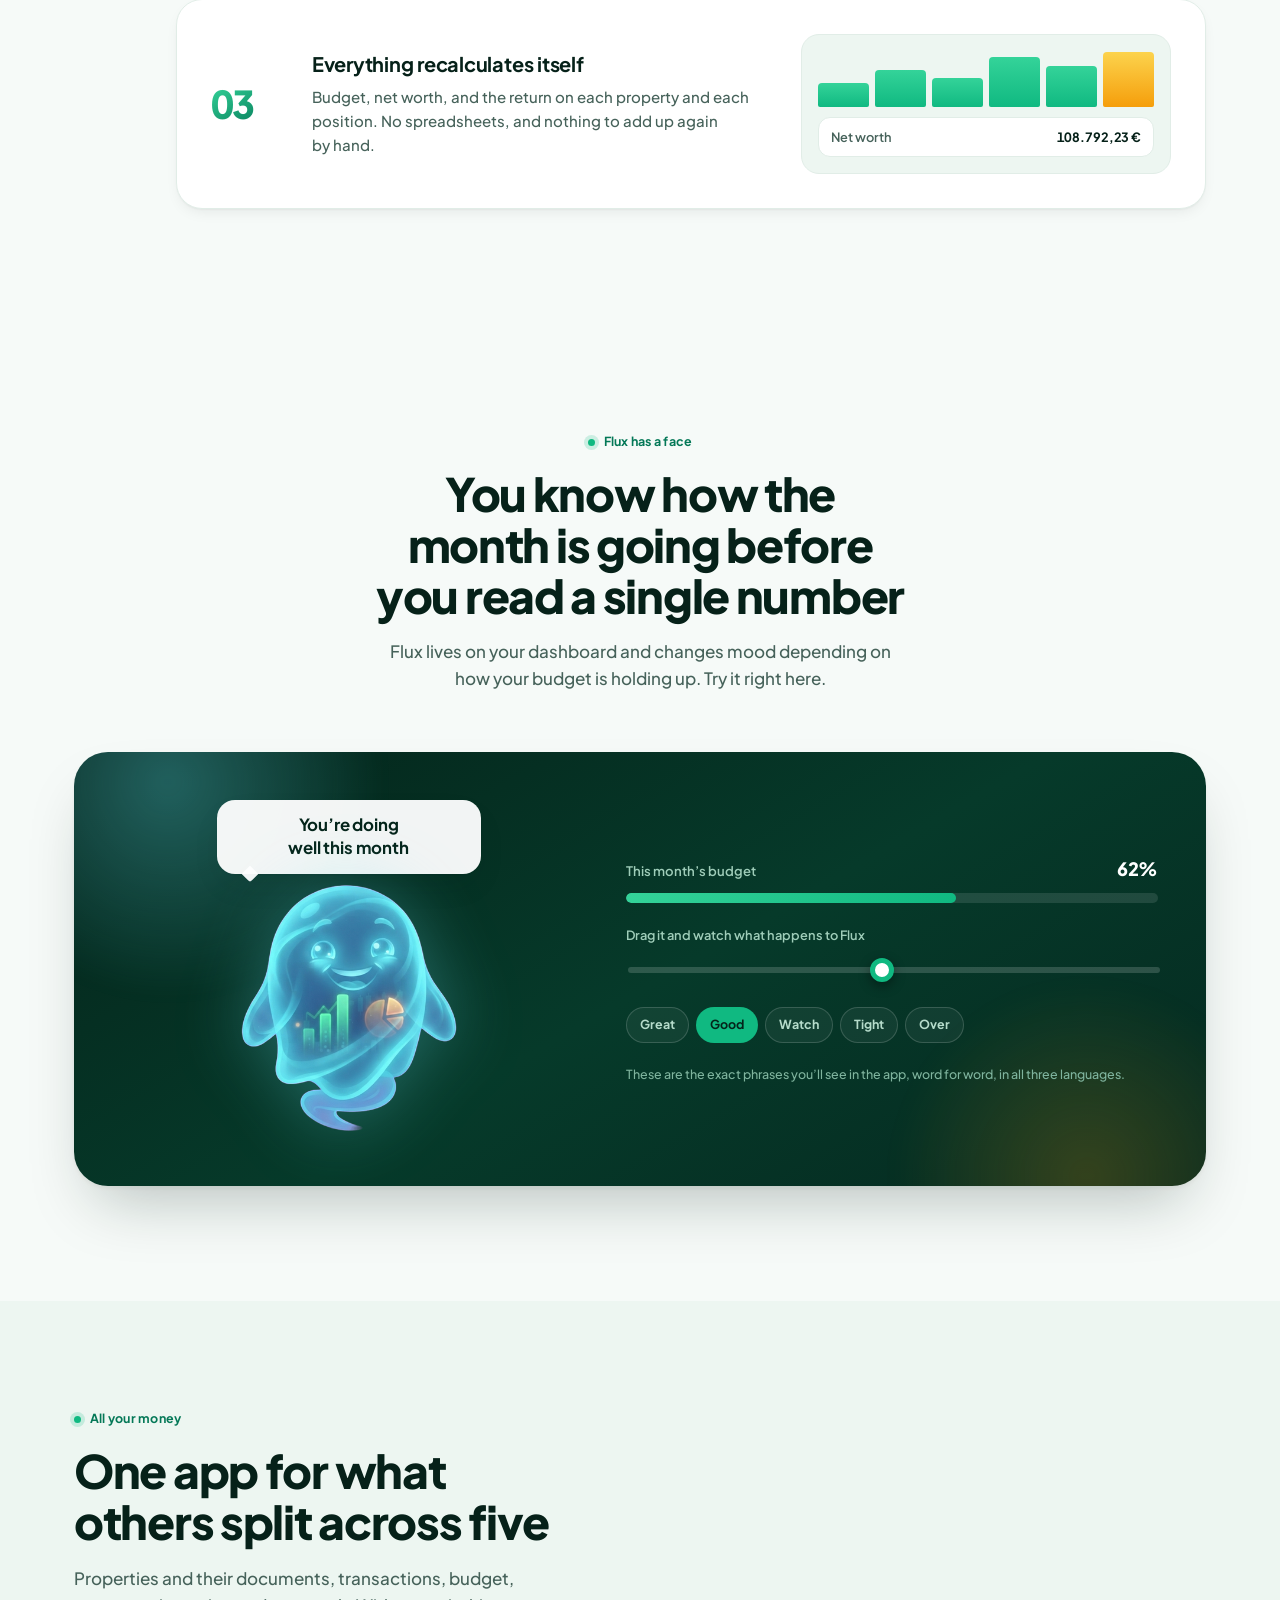
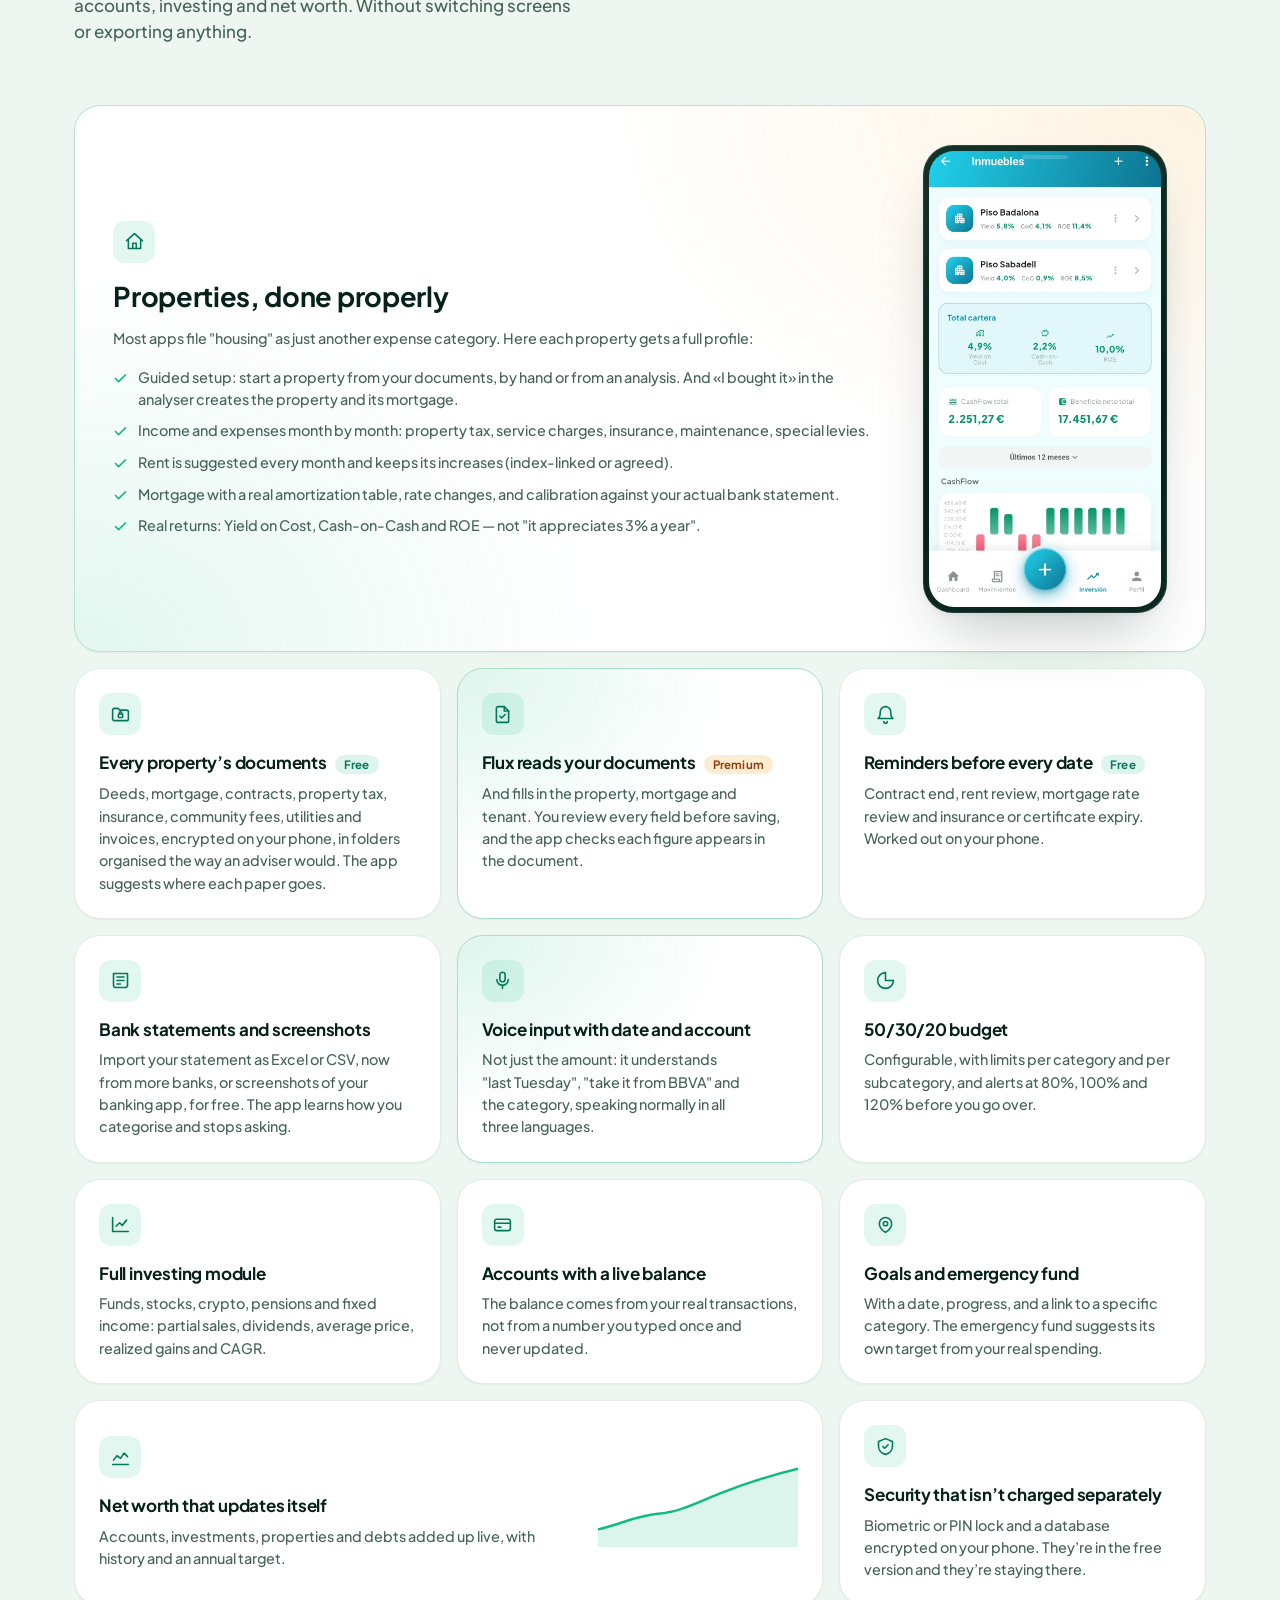
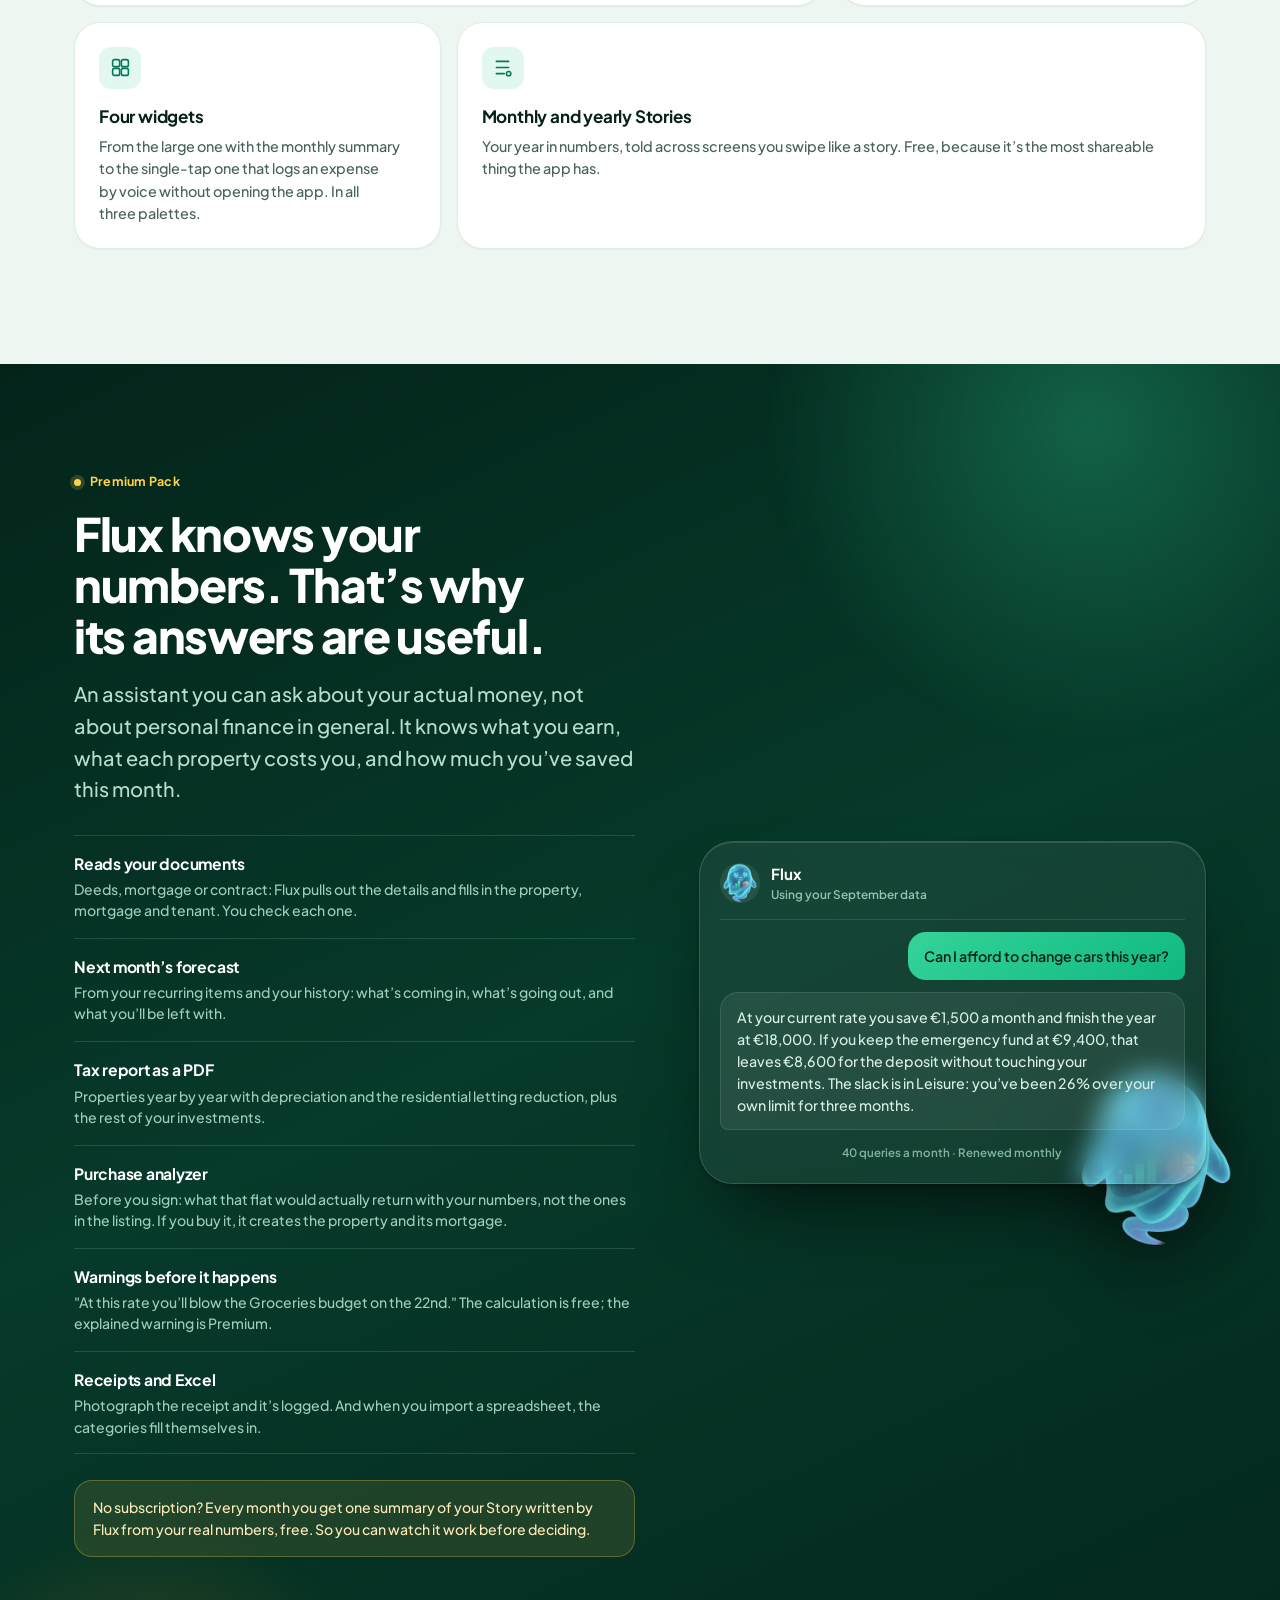
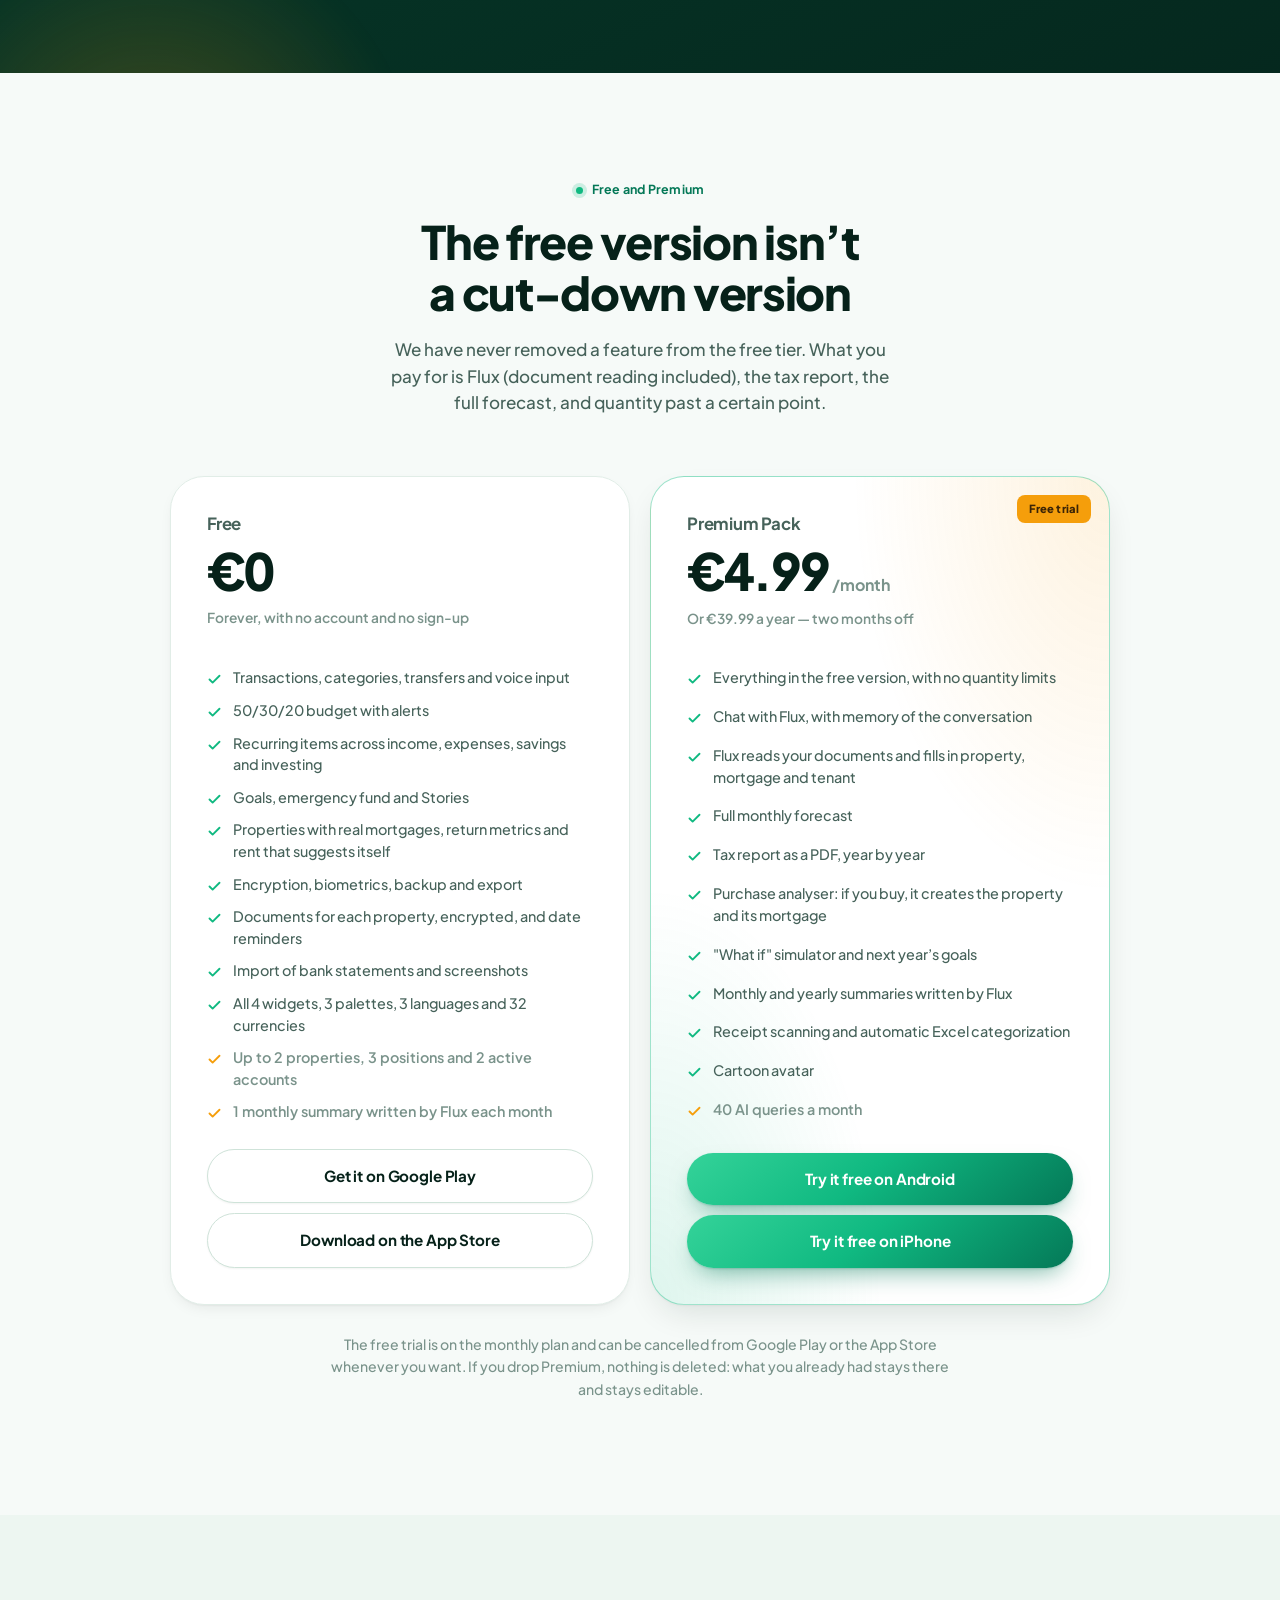
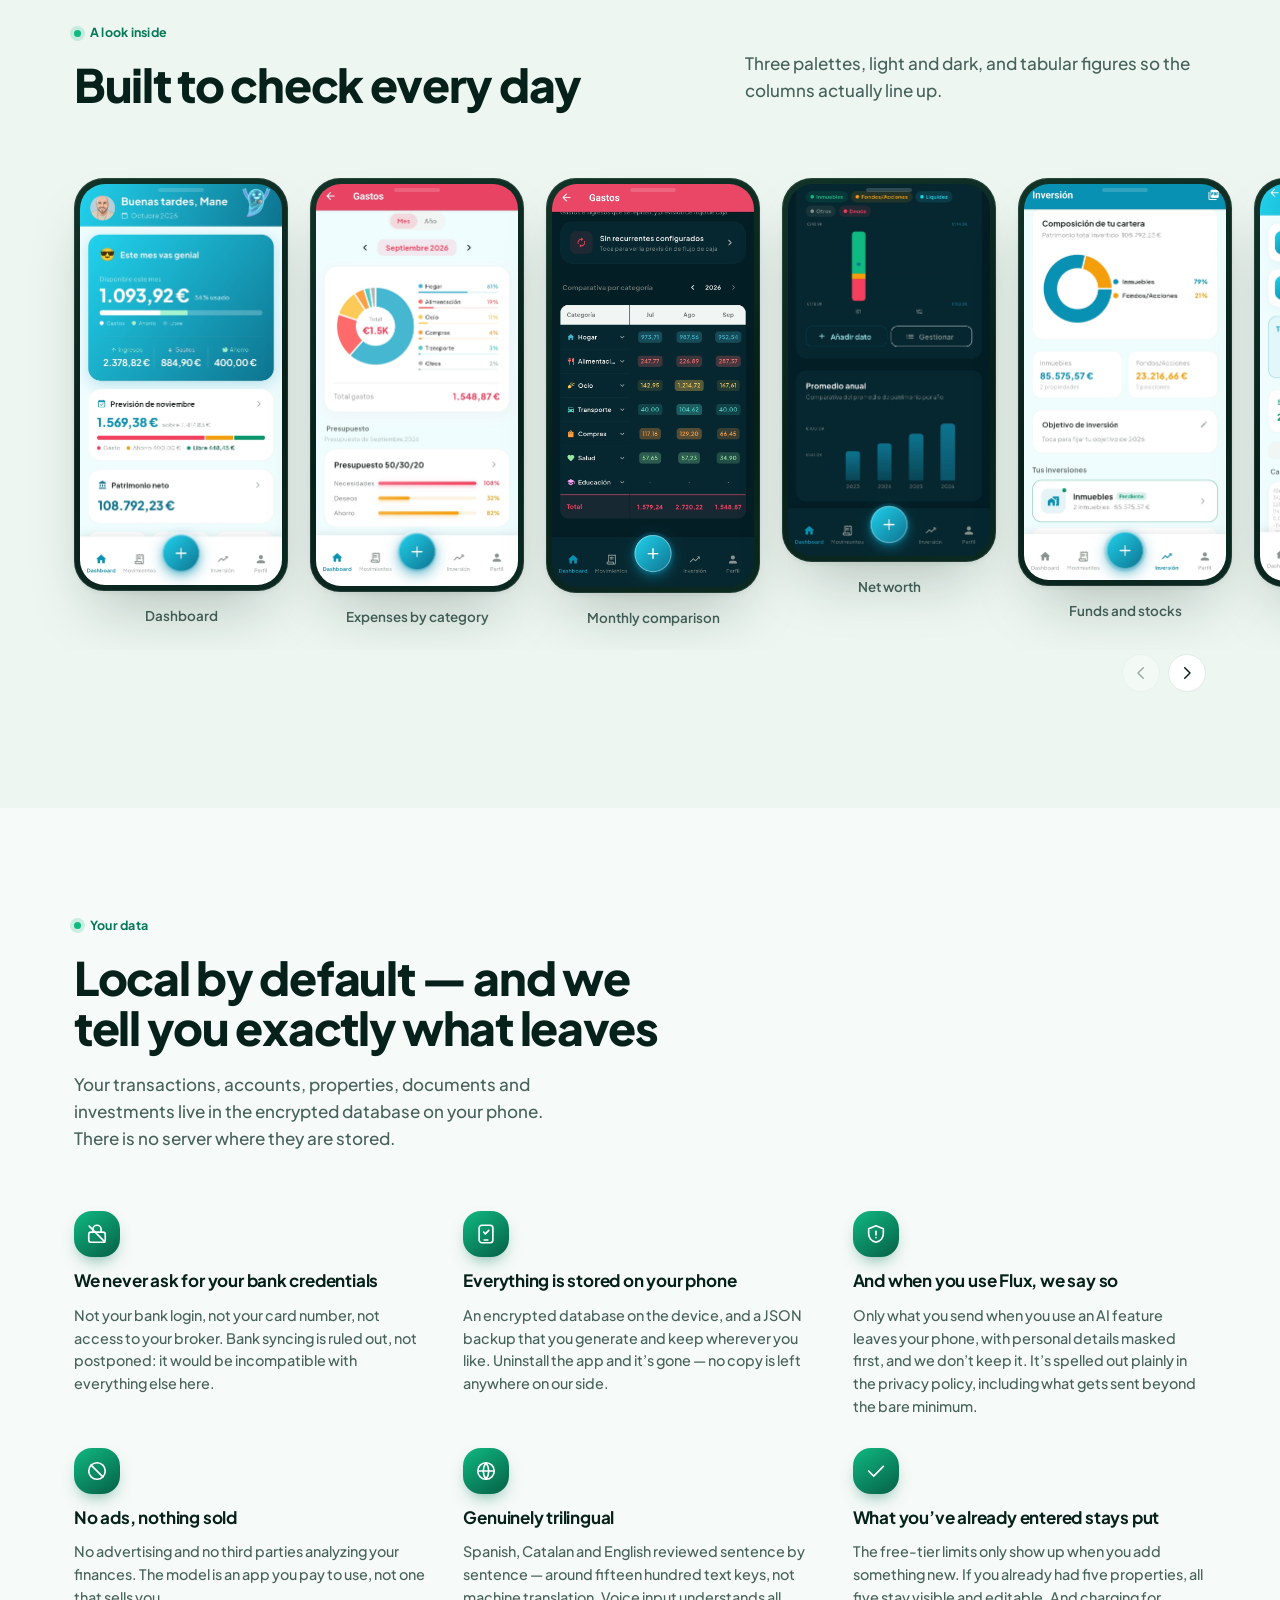
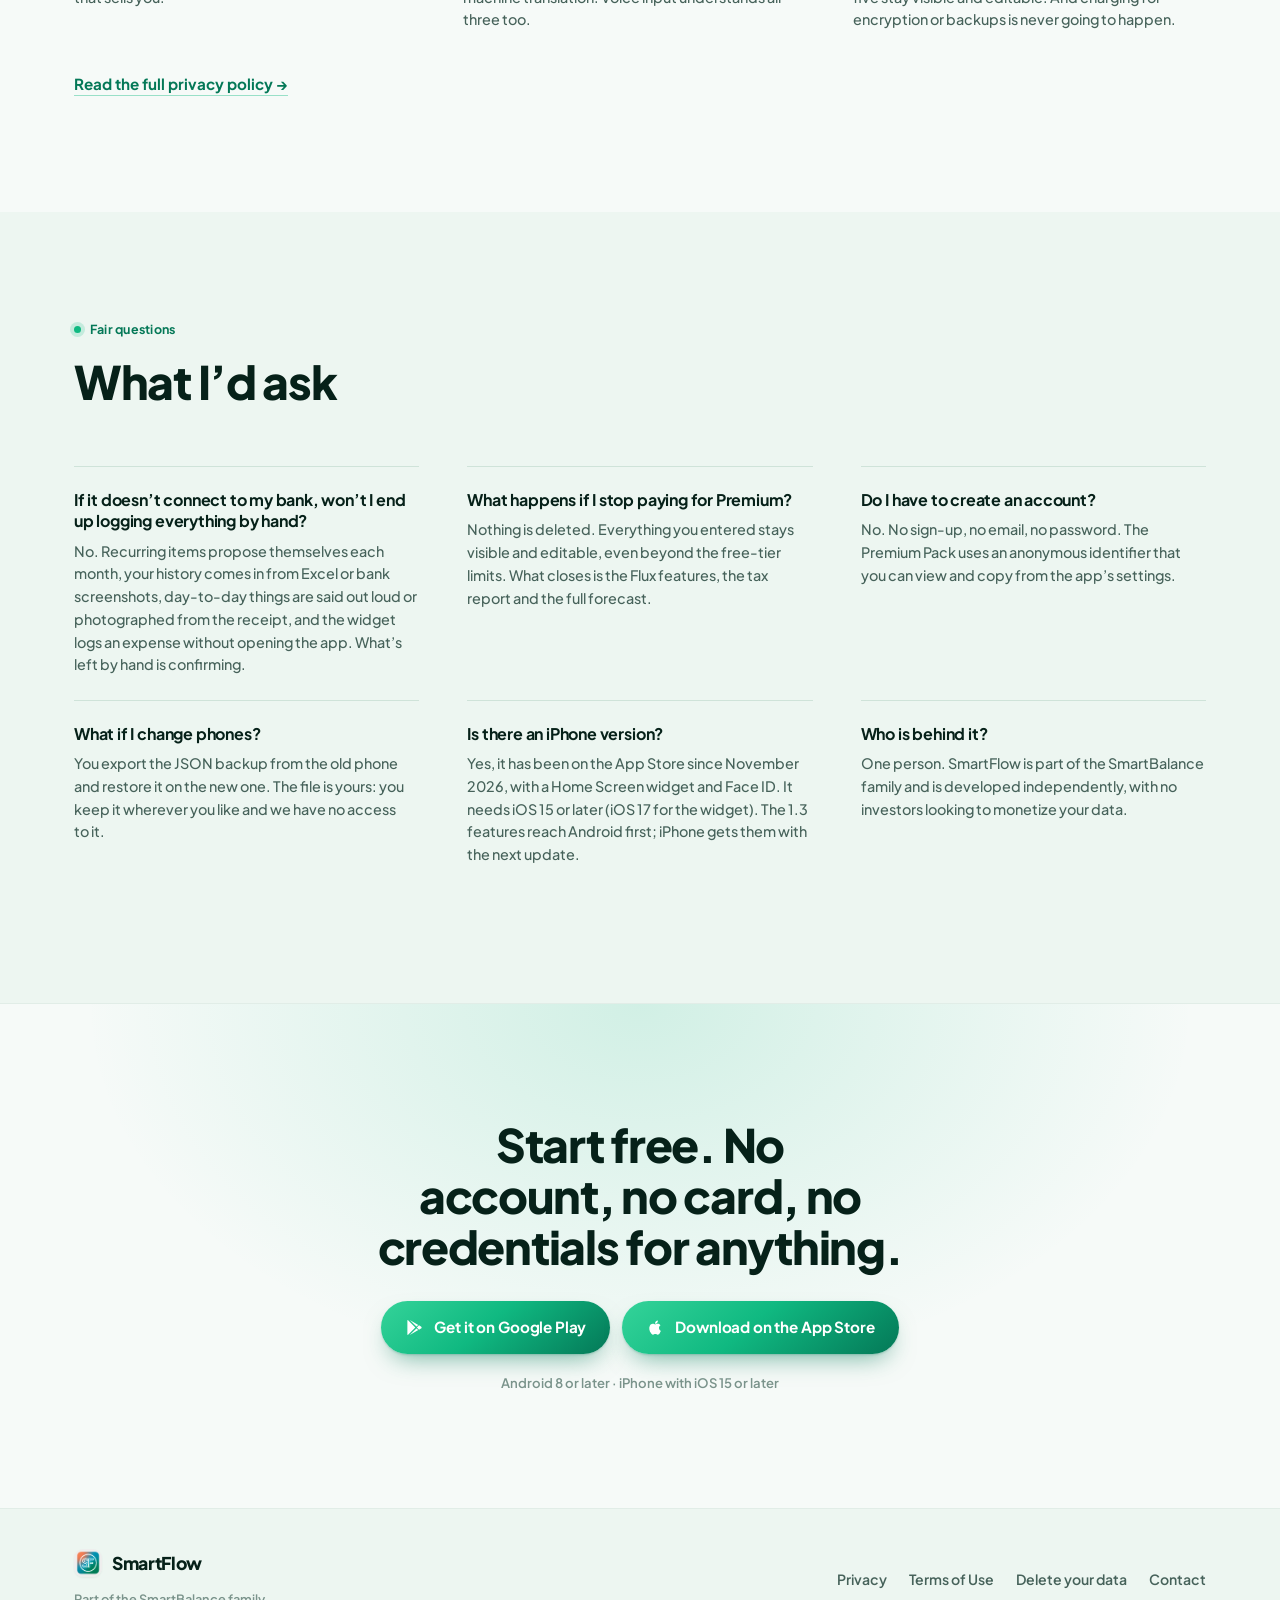
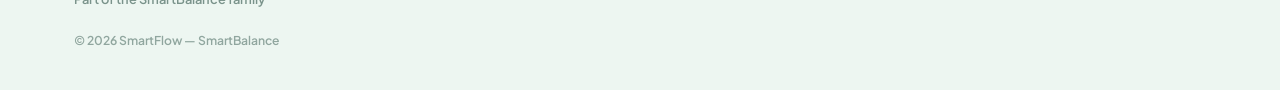
==== commit e6a5adc3: "Portada: el eslogan se queda debajo del título Co-Authored-By: Claude Opus 5.5 <noreply@anthropic.co" ====
--- a/index.html
+++ b/index.html
@@ -93,6 +93,8 @@
     .whatsnew__list { grid-template-columns: repeat(2, minmax(0, 1fr)); column-gap: 28px; }
     .whatsnew__note { margin-top: 18px; font-size: .9rem; color: var(--ink-soft); }
     @media (max-width: 720px) { .whatsnew__list { grid-template-columns: 1fr; } }
+    .hero__slogan { margin: -6px 0 16px; font-size: clamp(1.05rem, .6vw + .9rem, 1.3rem); font-weight: 700; font-style: italic; color: var(--primary-dark); }
+    :root[data-theme="dark"] .hero__slogan { color: var(--primary-light); }
     .cell__tag {
       display: inline-block; vertical-align: middle;
       margin-left: 8px; padding: 2px 9px; border-radius: 999px;
@@ -186,6 +188,8 @@
         </p>
 
         <h1 class="display" data-reveal data-i18n="hero.title">Tus pisos y tus finanzas, en una sola app</h1>
+
+        <p class="hero__slogan" data-reveal data-i18n="hero.slogan">El dinero fluye, tú lo controlas</p>
 
         <p class="lede" data-reveal data-i18n="hero.sub">
           SmartFlow es una app para llevar tus pisos de alquiler y tus finanzas en un solo sitio: rentabilidad real de cada piso, hipoteca con amortización real, informe para la renta y gastos del día a día. Sin conectar el banco.
